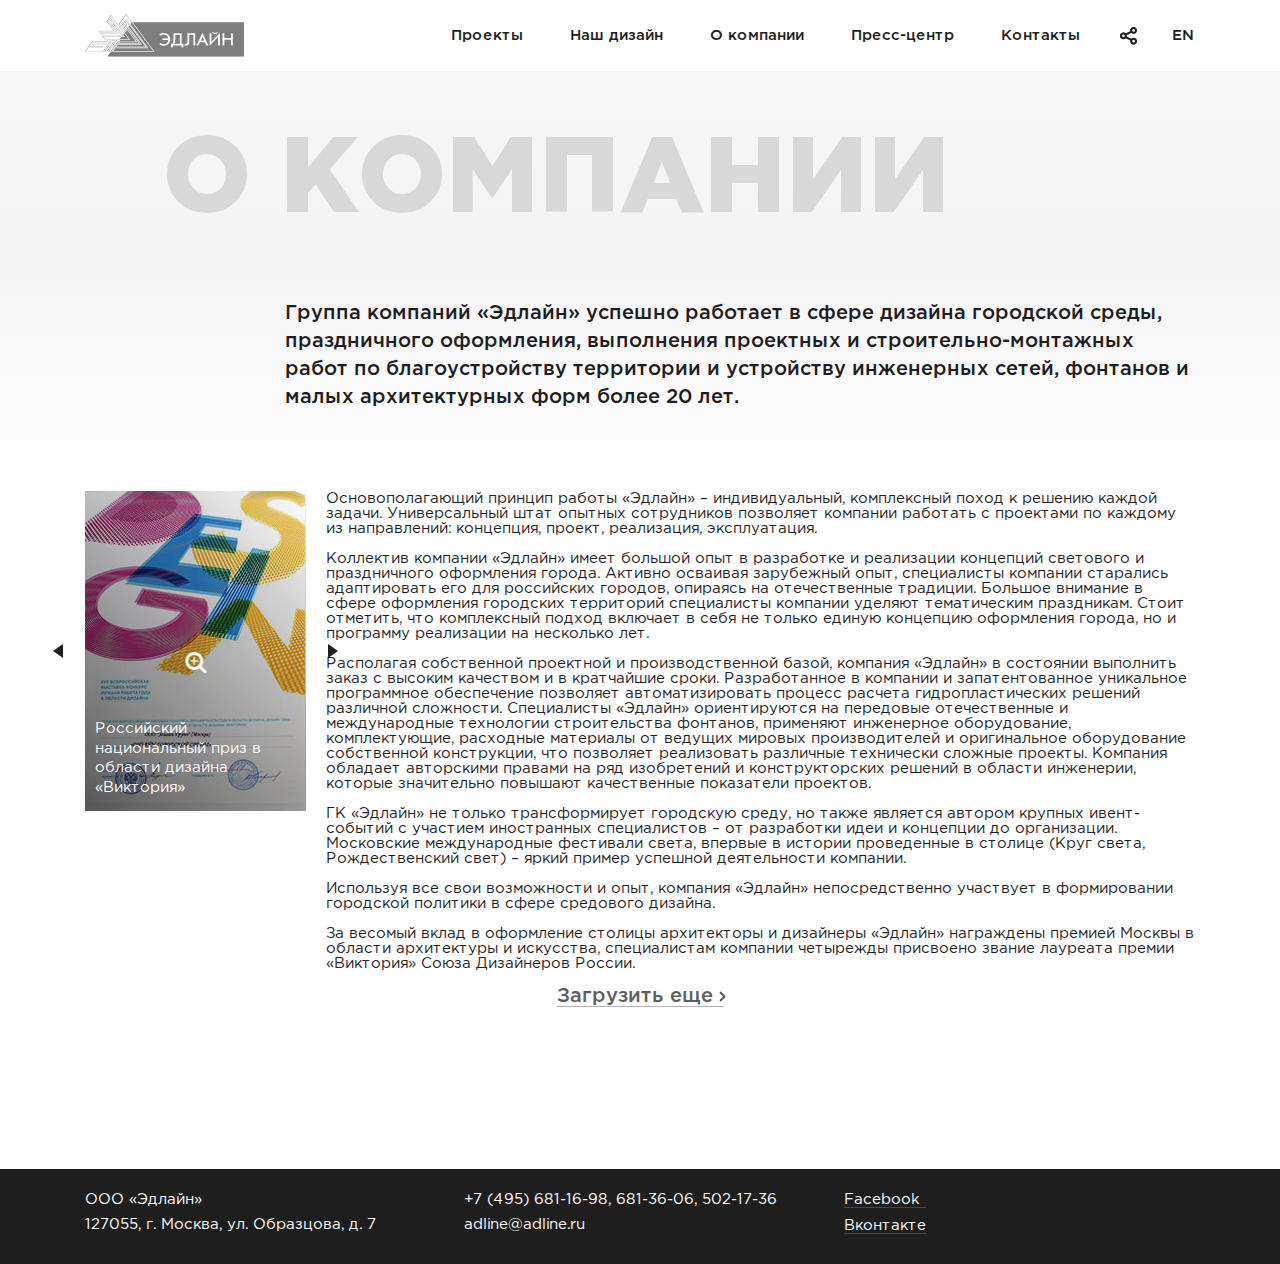
==== about.html @ 4a6d4671 "new" ====
<!DOCTYPE html>
<html lang="ru">
  <head>
    <meta charset="utf-8">
    <title>Наш дизайн</title>
    <meta name="viewport" content="width=device-width, user-scalable=no, initial-scale=1.0, maximum-scale=1.0, minimum-scale=1.0">
    <meta http-equiv="X-UA-Compatible" content="ie=edge">
    <link rel="shorcat icon" href="favicon.ico" type="image/x-icon">
    <link rel="stylesheet" href="css/main.css">
  </head>
  <body>
    <div class="conteiner">
      <div class="bg"></div>
      <div class="header__drop js-drop">
        <div><span></span><span></span><span></span></div>
      </div>
      <nav class="topline">
        <li class="topline__item"><a class="topline__link" href="projects.html">Проекты</a></li>
        <li class="topline__item active"><a class="topline__link" href="design.html">Наш дизайн</a></li>
        <li class="topline__item"><a class="topline__link" href="about.html">О компании</a></li>
        <li class="topline__item"><a class="topline__link" href="press.html">Пресс-центр</a></li>
        <li class="topline__item"><a class="topline__link" href="contact.html">Контакты</a></li>
      </nav>
      <header class="header"><a class="header__logo" href="/"></a>
        <div class="header__right">
          <nav class="header__nav">
            <li class="header__nav__item"><a class="header__nav__link" href="projects.html">Проекты</a></li>
            <li class="header__nav__item active"><a class="header__nav__link" href="design.html">Наш дизайн</a></li>
            <li class="header__nav__item"><a class="header__nav__link" href="about.html">О компании</a></li>
            <li class="header__nav__item"><a class="header__nav__link" href="press.html">Пресс-центр</a></li>
            <li class="header__nav__item"><a class="header__nav__link" href="contact.html">Контакты</a></li>
          </nav>
          <div class="header__share"></div>
          <div class="header__language"><span>en</span></div>
        </div>
      </header>
      <div class="content">
        <article>
          <div class="overview-top">
            <div class="window__inner">
              <div class="overview-top__title">О компании</div>
              <div class="overview-top__text">Группа компаний «Эдлайн» успешно работает в сфере дизайна городской среды, праздничного оформления, выполнения проектных и строительно-монтажных работ по благоустройству территории и устройству инженерных сетей, фонтанов и малых архитектурных форм более 20 лет.</div>
            </div>
          </div>
          <div class="stick window__inner">
            <div class="stick__left">
              <div class="simple-slider">
                <div class="simple-slider__wrap js-slider">
                  <div class="simple-slider__image" style="background-image: url(image/simple-slide-1.jpg">
                    <div class="simple-slider__title">Российский национальный приз в области дизайна «Виктория»</div>
                  </div>
                  <div class="simple-slider__image" style="background-image: url('http://www.mironova-design.ru/I/awards/avard_.jpg">
                    <div class="simple-slider__title">Российский национальный приз в области дизайна2</div>
                  </div>
                  <div class="simple-slider__image" style="background-image: url('https://www.bl-g.ru/about/diplomas/nagrady_russian_design_2011.JPG">
                    <div class="simple-slider__title">Российский национальный приз в области дизайна 3</div>
                  </div>
                </div>
                <div class="simple-slider__zoom"></div><a class="simple-slider__link js-slider-link" href="#"><i class="icon-chevron-left"></i></a><a class="simple-slider__link js-slider-link" href="#"><i class="icon-chevron-right"></i></a>
              </div>
            </div>
            <div class="stick__right">
              <p>Основополагающий принцип работы «Эдлайн» – индивидуальный, комплексный поход к решению каждой задачи. Универсальный штат опытных сотрудников позволяет компании работать с проектами по каждому из направлений: концепция, проект, реализация, эксплуатация.</p>
              <p>Коллектив компании «Эдлайн» имеет большой опыт в разработке и реализации концепций светового и праздничного оформления города. Активно осваивая зарубежный опыт, специалисты компании старались адаптировать его для российских городов, опираясь на отечественные традиции. Большое внимание в сфере оформления городских территорий специалисты компании уделяют тематическим праздникам. Стоит отметить, что комплексный подход включает в себя не только единую концепцию оформления города, но и программу реализации на несколько лет.</p>
              <p>Располагая собственной проектной и производственной базой, компания «Эдлайн» в состоянии выполнить заказ с высоким качеством и в кратчайшие сроки. Разработанное в компании и запатентованное уникальное программное обеспечение позволяет автоматизировать процесс расчета гидропластических решений различной сложности. Специалисты «Эдлайн» ориентируются на передовые отечественные и международные технологии строительства фонтанов, применяют инженерное оборудование, комплектующие, расходные материалы от ведущих мировых производителей и оригинальное оборудование собственной конструкции, что позволяет реализовать различные технически сложные проекты. Компания обладает авторскими правами на ряд изобретений и конструкторских решений в области инженерии, которые значительно повышают качественные показатели проектов.</p>
              <p>ГК «Эдлайн» не только трансформирует городскую среду, но также является автором крупных ивент-событий с участием иностранных специалистов – от разработки идеи и концепции до организации. Московские международные фестивали света, впервые в истории проведенные в столице (Круг света, Рождественский свет) – яркий пример успешной деятельности компании.</p>
              <p>Используя все свои возможности и опыт, компания «Эдлайн» непосредственно участвует в формировании городской политики в сфере средового дизайна.</p>
              <p>За весомый вклад в оформление столицы архитекторы и дизайнеры «Эдлайн» награждены премией Москвы в области архитектуры и искусства, специалистам компании четырежды присвоено звание лауреата премии «Виктория» Союза Дизайнеров России.</p>
            </div>
          </div>
          <div class="link-article"><a class="link-article__inner" href="#">Загрузить еще<i class="icon-angle-right-gray"></i></a></div>
        </article>
      </div>
      <footer class="footer">
        <div class="window__inner"><span class="progress wow fadeInLeft" data-wow-offset="70" data-wow-duration="2s" data-wow-delay="1s"></span>
          <div class="footer__top wow fadeIn" data-wow-offset="100" data-wow-delay="1.9s">
            <div class="footer__top__copy">Эдлайн &copy; 2018</div>
            <div class="footer__top__right"><span class="footer__top__share"></span><span class="footer__top__right__language">EN</span></div>
            <nav class="footer__top__menu">
              <ul class="footer__top__items">
                <li class="footer__top__list"><a class="footer__top__link" href="#">Вода и ландшафт</a></li>
                <li class="footer__top__list"><a class="footer__top__link" href="#">Дизайн и свет</a></li>
                <li class="footer__top__list"><a class="footer__top__link" href="#">Ивенты</a></li>
              </ul>
              <ul class="footer__top__items">
                <li class="footer__top__list"><a class="footer__top__link" href="#">О компании</a></li>
                <li class="footer__top__list"><a class="footer__top__link" href="#">Пресс-центр</a></li>
                <li class="footer__top__list"><a class="footer__top__link" href="#">Контакты</a></li>
              </ul>
            </nav>
          </div>
        </div>
        <div class="footer__bottom">
          <div class="window__inner">
            <div class="footer__bottom__inner">
              <div class="footer__bottom__adress">
                <div class="footer__bottom__margin">ООО «Эдлайн»</div>
                <div>127055, г. Москва, ул. Образцова, д. 7</div>
              </div>
              <div class="footer__bottom__right">
                <div class="footer__bottom__contacts">
                  <div class="footer__bottom__margin"><a class="footer__bottom__link" href="tel:+74956811698">+7 (495) 681-16-98, </a><a class="footer__bottom__link" href="tel:+74956813606">681-36-06, </a><a class="footer__bottom__link" href="tel:+74955021736">502-17-36</a></div>
                  <div><a class="footer__bottom__link" href="mailto::adline@adline.ru">adline@adline.ru</a></div>
                </div>
                <div class="footer__bottom__social">
                  <div class="footer__bottom__margin"><a class="footer__bottom__social-link" href="">Facebook</a></div>
                  <div><a class="footer__bottom__social-link" href="">Вконтакте</a></div>
                </div>
              </div>
              <div class="footer__bottom__back">&#8195;</div>
            </div>
          </div>
        </div>
      </footer>
    </div>
  </body>
  <script src="js/main.js"></script>
</html>
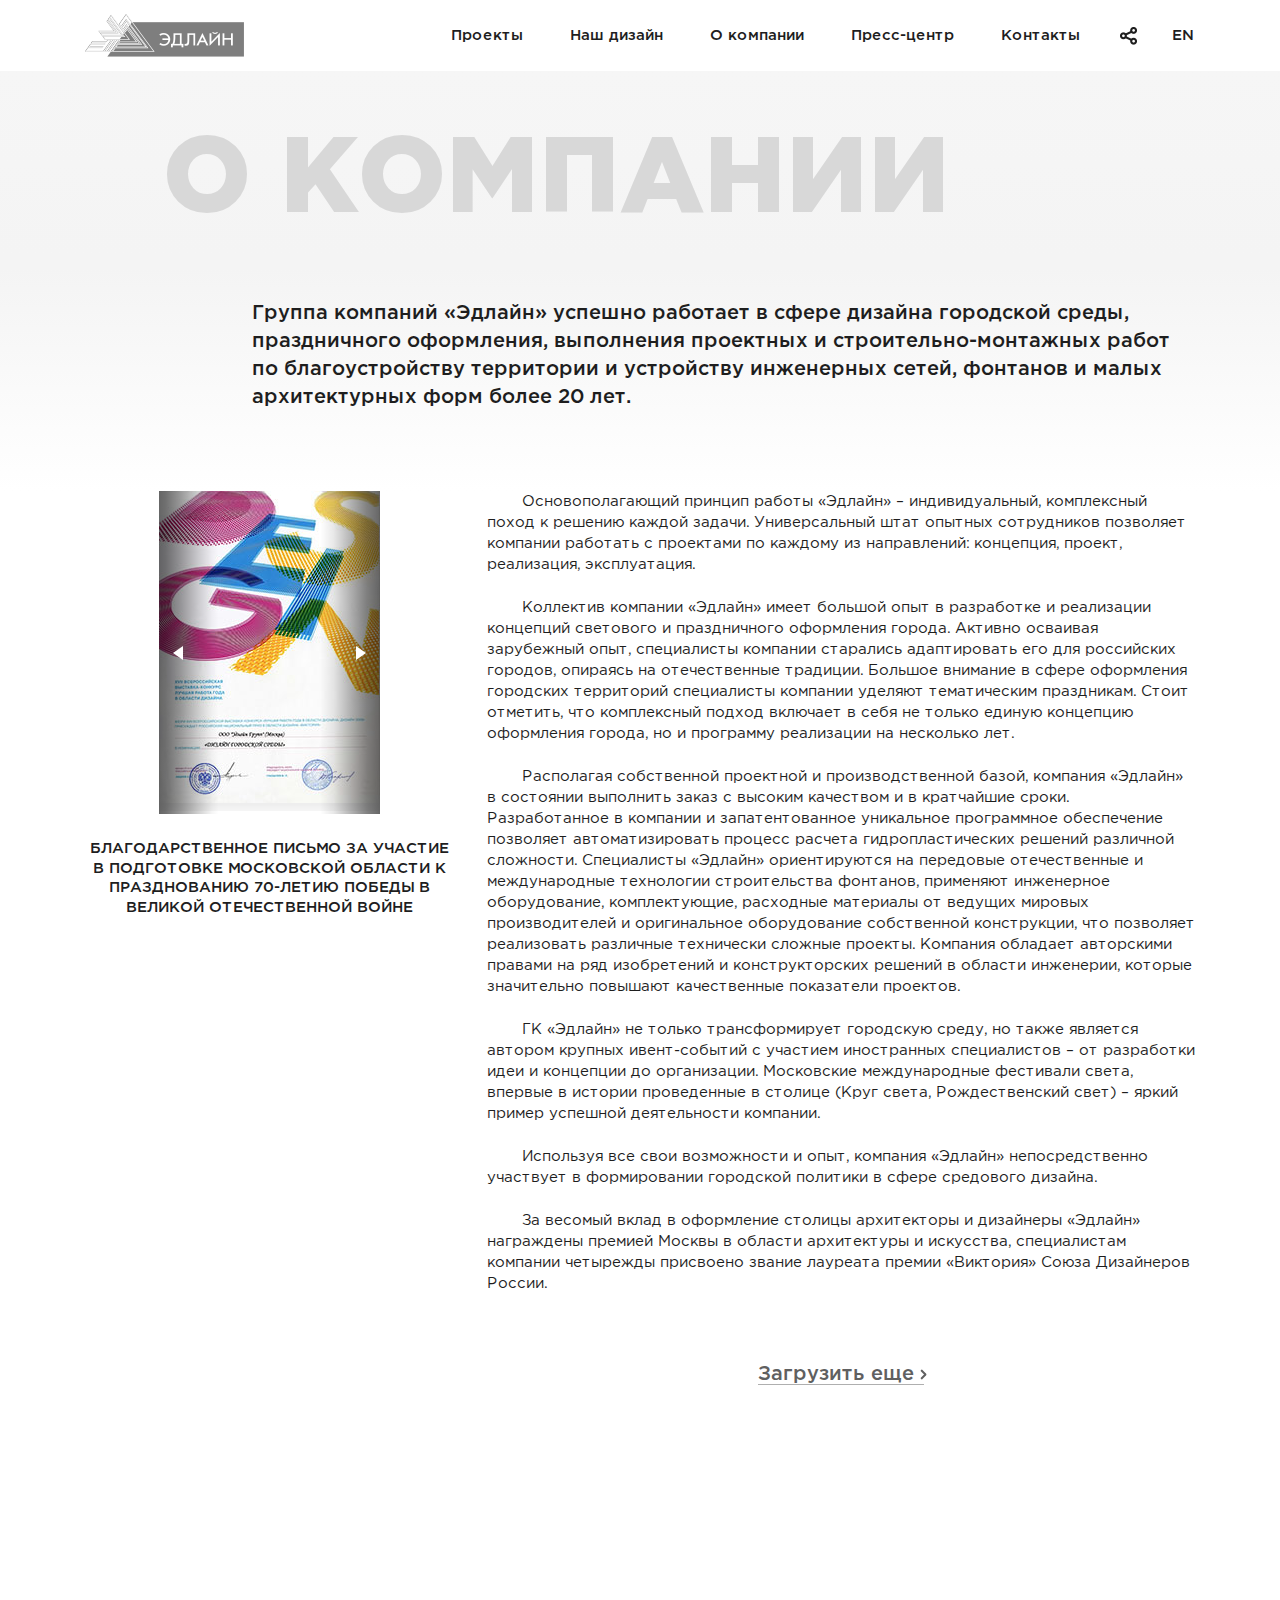
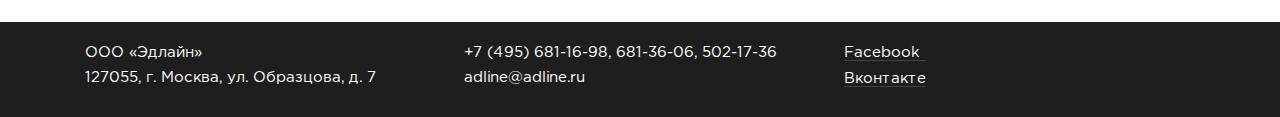
==== commit fc1926ef: "add" ====
--- a/about.html
+++ b/about.html
@@ -44,19 +44,20 @@
           </div>
           <div class="stick window__inner">
             <div class="stick__left">
-              <div class="simple-slider">
-                <div class="simple-slider__wrap js-slider">
-                  <div class="simple-slider__image" style="background-image: url(image/simple-slide-1.jpg">
-                    <div class="simple-slider__title">Российский национальный приз в области дизайна «Виктория»</div>
-                  </div>
-                  <div class="simple-slider__image" style="background-image: url('http://www.mironova-design.ru/I/awards/avard_.jpg">
-                    <div class="simple-slider__title">Российский национальный приз в области дизайна2</div>
-                  </div>
-                  <div class="simple-slider__image" style="background-image: url('https://www.bl-g.ru/about/diplomas/nagrady_russian_design_2011.JPG">
-                    <div class="simple-slider__title">Российский национальный приз в области дизайна 3</div>
+              <div class="stick__left__inner js-slick">
+                <div class="simple-slider-two">
+                  <div class="simple-slider-two__wrap js-slider">
+                    <div class="simple-slider-two__list"><span class="simple-slider-two__inner"><img class="simple-slider-two__image" src="image/simple-slide-1.jpg"><span class="simple-slider-two__link js-slider-link-left" href="#"><i class="icon-chevron-left"></i></span><span class="simple-slider-two__link js-slider-link-right" href="#"><i class="icon-chevron-right"></i></span></span>
+                      <div class="simple-slider-two__title">Благодарственное письмо за участие в подготовке московской области к празднованию 70-летию победы в Великой отечественной войне</div>
+                    </div>
+                    <div class="simple-slider-two__list"><span class="simple-slider-two__inner"><img class="simple-slider-two__image" src="image/simple-slide-2.jpg"><span class="simple-slider-two__link js-slider-link-left" href="#"><i class="icon-chevron-left"></i></span><span class="simple-slider-two__link js-slider-link-right" href="#"><i class="icon-chevron-right"></i></span></span>
+                      <div class="simple-slider-two__title">Российский национальный приз в области дизайна «Виктория»</div>
+                    </div>
+                    <div class="simple-slider-two__list"><span class="simple-slider-two__inner"><img class="simple-slider-two__image" src="image/simple-slide-3.jpg"><span class="simple-slider-two__link js-slider-link-left" href="#"><i class="icon-chevron-left"></i></span><span class="simple-slider-two__link js-slider-link-right" href="#"><i class="icon-chevron-right"></i></span></span>
+                      <div class="simple-slider-two__title">Национальная премия в области флористики и ландшафтного дизайна «Цветок успеха»</div>
+                    </div>
                   </div>
                 </div>
-                <div class="simple-slider__zoom"></div><a class="simple-slider__link js-slider-link" href="#"><i class="icon-chevron-left"></i></a><a class="simple-slider__link js-slider-link" href="#"><i class="icon-chevron-right"></i></a>
               </div>
             </div>
             <div class="stick__right">
@@ -66,9 +67,9 @@
               <p>ГК «Эдлайн» не только трансформирует городскую среду, но также является автором крупных ивент-событий с участием иностранных специалистов – от разработки идеи и концепции до организации. Московские международные фестивали света, впервые в истории проведенные в столице (Круг света, Рождественский свет) – яркий пример успешной деятельности компании.</p>
               <p>Используя все свои возможности и опыт, компания «Эдлайн» непосредственно участвует в формировании городской политики в сфере средового дизайна.</p>
               <p>За весомый вклад в оформление столицы архитекторы и дизайнеры «Эдлайн» награждены премией Москвы в области архитектуры и искусства, специалистам компании четырежды присвоено звание лауреата премии «Виктория» Союза Дизайнеров России.</p>
+              <div class="link-article"><a class="link-article__inner" href="#">Загрузить еще<i class="icon-angle-right-gray"></i></a></div>
             </div>
           </div>
-          <div class="link-article"><a class="link-article__inner" href="#">Загрузить еще<i class="icon-angle-right-gray"></i></a></div>
         </article>
       </div>
       <footer class="footer">
--- a/css/main.css
+++ b/css/main.css
@@ -1,2 +1,2 @@
-@-webkit-keyframes bounce{0%,20%,50%,80%,to{-webkit-transform:translateY(0);transform:translateY(0)}40%{-webkit-transform:translateY(-30px);transform:translateY(-30px)}60%{-webkit-transform:translateY(-15px);transform:translateY(-15px)}}@keyframes bounce{0%,20%,50%,80%,to{-webkit-transform:translateY(0);-ms-transform:translateY(0);transform:translateY(0)}40%{-webkit-transform:translateY(-30px);-ms-transform:translateY(-30px);transform:translateY(-30px)}60%{-webkit-transform:translateY(-15px);-ms-transform:translateY(-15px);transform:translateY(-15px)}}@-webkit-keyframes flash{0%,50%,to{opacity:1}25%,75%{opacity:0}}@keyframes flash{0%,50%,to{opacity:1}25%,75%{opacity:0}}@-webkit-keyframes pulse{0%,to{-webkit-transform:scale(1);transform:scale(1)}50%{-webkit-transform:scale(1.1);transform:scale(1.1)}}@keyframes pulse{0%,to{-webkit-transform:scale(1);-ms-transform:scale(1);transform:scale(1)}50%{-webkit-transform:scale(1.1);-ms-transform:scale(1.1);transform:scale(1.1)}}@-webkit-keyframes shake{0%,to{-webkit-transform:translateX(0);transform:translateX(0)}10%,30%,50%,70%,90%{-webkit-transform:translateX(-10px);transform:translateX(-10px)}20%,40%,60%,80%{-webkit-transform:translateX(10px);transform:translateX(10px)}}@keyframes shake{0%,to{-webkit-transform:translateX(0);-ms-transform:translateX(0);transform:translateX(0)}10%,30%,50%,70%,90%{-webkit-transform:translateX(-10px);-ms-transform:translateX(-10px);transform:translateX(-10px)}20%,40%,60%,80%{-webkit-transform:translateX(10px);-ms-transform:translateX(10px);transform:translateX(10px)}}@-webkit-keyframes swing{20%{-webkit-transform:rotate(15deg);transform:rotate(15deg)}40%{-webkit-transform:rotate(-10deg);transform:rotate(-10deg)}60%{-webkit-transform:rotate(5deg);transform:rotate(5deg)}80%{-webkit-transform:rotate(-5deg);transform:rotate(-5deg)}to{-webkit-transform:rotate(0deg);transform:rotate(0deg)}}@keyframes swing{20%{-webkit-transform:rotate(15deg);-ms-transform:rotate(15deg);transform:rotate(15deg)}40%{-webkit-transform:rotate(-10deg);-ms-transform:rotate(-10deg);transform:rotate(-10deg)}60%{-webkit-transform:rotate(5deg);-ms-transform:rotate(5deg);transform:rotate(5deg)}80%{-webkit-transform:rotate(-5deg);-ms-transform:rotate(-5deg);transform:rotate(-5deg)}to{-webkit-transform:rotate(0deg);-ms-transform:rotate(0deg);transform:rotate(0deg)}}@-webkit-keyframes tada{0%{-webkit-transform:scale(1);transform:scale(1)}10%,20%{-webkit-transform:scale(.9) rotate(-3deg);transform:scale(.9) rotate(-3deg)}30%,50%,70%,90%{-webkit-transform:scale(1.1) rotate(3deg);transform:scale(1.1) rotate(3deg)}40%,60%,80%{-webkit-transform:scale(1.1) rotate(-3deg);transform:scale(1.1) rotate(-3deg)}to{-webkit-transform:scale(1) rotate(0);transform:scale(1) rotate(0)}}@keyframes tada{0%{-webkit-transform:scale(1);-ms-transform:scale(1);transform:scale(1)}10%,20%{-webkit-transform:scale(.9) rotate(-3deg);-ms-transform:scale(.9) rotate(-3deg);transform:scale(.9) rotate(-3deg)}30%,50%,70%,90%{-webkit-transform:scale(1.1) rotate(3deg);-ms-transform:scale(1.1) rotate(3deg);transform:scale(1.1) rotate(3deg)}40%,60%,80%{-webkit-transform:scale(1.1) rotate(-3deg);-ms-transform:scale(1.1) rotate(-3deg);transform:scale(1.1) rotate(-3deg)}to{-webkit-transform:scale(1) rotate(0);-ms-transform:scale(1) rotate(0);transform:scale(1) rotate(0)}}@-webkit-keyframes wobble{0%,to{-webkit-transform:translateX(0%);transform:translateX(0%)}15%{-webkit-transform:translateX(-25%) rotate(-5deg);transform:translateX(-25%) rotate(-5deg)}30%{-webkit-transform:translateX(20%) rotate(3deg);transform:translateX(20%) rotate(3deg)}45%{-webkit-transform:translateX(-15%) rotate(-3deg);transform:translateX(-15%) rotate(-3deg)}60%{-webkit-transform:translateX(10%) rotate(2deg);transform:translateX(10%) rotate(2deg)}75%{-webkit-transform:translateX(-5%) rotate(-1deg);transform:translateX(-5%) rotate(-1deg)}}@keyframes wobble{0%,to{-webkit-transform:translateX(0%);-ms-transform:translateX(0%);transform:translateX(0%)}15%{-webkit-transform:translateX(-25%) rotate(-5deg);-ms-transform:translateX(-25%) rotate(-5deg);transform:translateX(-25%) rotate(-5deg)}30%{-webkit-transform:translateX(20%) rotate(3deg);-ms-transform:translateX(20%) rotate(3deg);transform:translateX(20%) rotate(3deg)}45%{-webkit-transform:translateX(-15%) rotate(-3deg);-ms-transform:translateX(-15%) rotate(-3deg);transform:translateX(-15%) rotate(-3deg)}60%{-webkit-transform:translateX(10%) rotate(2deg);-ms-transform:translateX(10%) rotate(2deg);transform:translateX(10%) rotate(2deg)}75%{-webkit-transform:translateX(-5%) rotate(-1deg);-ms-transform:translateX(-5%) rotate(-1deg);transform:translateX(-5%) rotate(-1deg)}}@-webkit-keyframes bounceIn{0%{opacity:0;-webkit-transform:scale(.3);transform:scale(.3)}50%{opacity:1;-webkit-transform:scale(1.05);transform:scale(1.05)}70%{-webkit-transform:scale(.9);transform:scale(.9)}to{-webkit-transform:scale(1);transform:scale(1)}}@keyframes bounceIn{0%{opacity:0;-webkit-transform:scale(.3);-ms-transform:scale(.3);transform:scale(.3)}50%{opacity:1;-webkit-transform:scale(1.05);-ms-transform:scale(1.05);transform:scale(1.05)}70%{-webkit-transform:scale(.9);-ms-transform:scale(.9);transform:scale(.9)}to{-webkit-transform:scale(1);-ms-transform:scale(1);transform:scale(1)}}@-webkit-keyframes bounceInDown{0%{opacity:0;-webkit-transform:translateY(-2000px);transform:translateY(-2000px)}60%{opacity:1;-webkit-transform:translateY(30px);transform:translateY(30px)}80%{-webkit-transform:translateY(-10px);transform:translateY(-10px)}to{-webkit-transform:translateY(0);transform:translateY(0)}}@keyframes bounceInDown{0%{opacity:0;-webkit-transform:translateY(-2000px);-ms-transform:translateY(-2000px);transform:translateY(-2000px)}60%{opacity:1;-webkit-transform:translateY(30px);-ms-transform:translateY(30px);transform:translateY(30px)}80%{-webkit-transform:translateY(-10px);-ms-transform:translateY(-10px);transform:translateY(-10px)}to{-webkit-transform:translateY(0);-ms-transform:translateY(0);transform:translateY(0)}}@-webkit-keyframes bounceInLeft{0%{opacity:0;-webkit-transform:translateX(-2000px);transform:translateX(-2000px)}60%{opacity:1;-webkit-transform:translateX(30px);transform:translateX(30px)}80%{-webkit-transform:translateX(-10px);transform:translateX(-10px)}to{-webkit-transform:translateX(0);transform:translateX(0)}}@keyframes bounceInLeft{0%{opacity:0;-webkit-transform:translateX(-2000px);-ms-transform:translateX(-2000px);transform:translateX(-2000px)}60%{opacity:1;-webkit-transform:translateX(30px);-ms-transform:translateX(30px);transform:translateX(30px)}80%{-webkit-transform:translateX(-10px);-ms-transform:translateX(-10px);transform:translateX(-10px)}to{-webkit-transform:translateX(0);-ms-transform:translateX(0);transform:translateX(0)}}@-webkit-keyframes bounceInRight{0%{opacity:0;-webkit-transform:translateX(2000px);transform:translateX(2000px)}60%{opacity:1;-webkit-transform:translateX(-30px);transform:translateX(-30px)}80%{-webkit-transform:translateX(10px);transform:translateX(10px)}to{-webkit-transform:translateX(0);transform:translateX(0)}}@keyframes bounceInRight{0%{opacity:0;-webkit-transform:translateX(2000px);-ms-transform:translateX(2000px);transform:translateX(2000px)}60%{opacity:1;-webkit-transform:translateX(-30px);-ms-transform:translateX(-30px);transform:translateX(-30px)}80%{-webkit-transform:translateX(10px);-ms-transform:translateX(10px);transform:translateX(10px)}to{-webkit-transform:translateX(0);-ms-transform:translateX(0);transform:translateX(0)}}@-webkit-keyframes bounceInUp{0%{opacity:0;-webkit-transform:translateY(2000px);transform:translateY(2000px)}60%{opacity:1;-webkit-transform:translateY(-30px);transform:translateY(-30px)}80%{-webkit-transform:translateY(10px);transform:translateY(10px)}to{-webkit-transform:translateY(0);transform:translateY(0)}}@keyframes bounceInUp{0%{opacity:0;-webkit-transform:translateY(2000px);-ms-transform:translateY(2000px);transform:translateY(2000px)}60%{opacity:1;-webkit-transform:translateY(-30px);-ms-transform:translateY(-30px);transform:translateY(-30px)}80%{-webkit-transform:translateY(10px);-ms-transform:translateY(10px);transform:translateY(10px)}to{-webkit-transform:translateY(0);-ms-transform:translateY(0);transform:translateY(0)}}@-webkit-keyframes bounceOut{0%{-webkit-transform:scale(1);transform:scale(1)}25%{-webkit-transform:scale(.95);transform:scale(.95)}50%{opacity:1;-webkit-transform:scale(1.1);transform:scale(1.1)}to{opacity:0;-webkit-transform:scale(.3);transform:scale(.3)}}@keyframes bounceOut{0%{-webkit-transform:scale(1);-ms-transform:scale(1);transform:scale(1)}25%{-webkit-transform:scale(.95);-ms-transform:scale(.95);transform:scale(.95)}50%{opacity:1;-webkit-transform:scale(1.1);-ms-transform:scale(1.1);transform:scale(1.1)}to{opacity:0;-webkit-transform:scale(.3);-ms-transform:scale(.3);transform:scale(.3)}}@-webkit-keyframes bounceOutDown{0%{-webkit-transform:translateY(0);transform:translateY(0)}20%{opacity:1;-webkit-transform:translateY(-20px);transform:translateY(-20px)}to{opacity:0;-webkit-transform:translateY(2000px);transform:translateY(2000px)}}@keyframes bounceOutDown{0%{-webkit-transform:translateY(0);-ms-transform:translateY(0);transform:translateY(0)}20%{opacity:1;-webkit-transform:translateY(-20px);-ms-transform:translateY(-20px);transform:translateY(-20px)}to{opacity:0;-webkit-transform:translateY(2000px);-ms-transform:translateY(2000px);transform:translateY(2000px)}}@-webkit-keyframes bounceOutLeft{0%{-webkit-transform:translateX(0);transform:translateX(0)}20%{opacity:1;-webkit-transform:translateX(20px);transform:translateX(20px)}to{opacity:0;-webkit-transform:translateX(-2000px);transform:translateX(-2000px)}}@keyframes bounceOutLeft{0%{-webkit-transform:translateX(0);-ms-transform:translateX(0);transform:translateX(0)}20%{opacity:1;-webkit-transform:translateX(20px);-ms-transform:translateX(20px);transform:translateX(20px)}to{opacity:0;-webkit-transform:translateX(-2000px);-ms-transform:translateX(-2000px);transform:translateX(-2000px)}}@-webkit-keyframes bounceOutRight{0%{-webkit-transform:translateX(0);transform:translateX(0)}20%{opacity:1;-webkit-transform:translateX(-20px);transform:translateX(-20px)}to{opacity:0;-webkit-transform:translateX(2000px);transform:translateX(2000px)}}@keyframes bounceOutRight{0%{-webkit-transform:translateX(0);-ms-transform:translateX(0);transform:translateX(0)}20%{opacity:1;-webkit-transform:translateX(-20px);-ms-transform:translateX(-20px);transform:translateX(-20px)}to{opacity:0;-webkit-transform:translateX(2000px);-ms-transform:translateX(2000px);transform:translateX(2000px)}}@-webkit-keyframes bounceOutUp{0%{-webkit-transform:translateY(0);transform:translateY(0)}20%{opacity:1;-webkit-transform:translateY(20px);transform:translateY(20px)}to{opacity:0;-webkit-transform:translateY(-2000px);transform:translateY(-2000px)}}@keyframes bounceOutUp{0%{-webkit-transform:translateY(0);-ms-transform:translateY(0);transform:translateY(0)}20%{opacity:1;-webkit-transform:translateY(20px);-ms-transform:translateY(20px);transform:translateY(20px)}to{opacity:0;-webkit-transform:translateY(-2000px);-ms-transform:translateY(-2000px);transform:translateY(-2000px)}}@-webkit-keyframes fadeIn{0%{opacity:0}to{opacity:1}}@keyframes fadeIn{0%{opacity:0}to{opacity:1}}@-webkit-keyframes fadeInDown{0%{opacity:0;-webkit-transform:translateY(-20px);transform:translateY(-20px)}to{opacity:1;-webkit-transform:translateY(0);transform:translateY(0)}}@keyframes fadeInDown{0%{opacity:0;-webkit-transform:translateY(-20px);-ms-transform:translateY(-20px);transform:translateY(-20px)}to{opacity:1;-webkit-transform:translateY(0);-ms-transform:translateY(0);transform:translateY(0)}}@-webkit-keyframes fadeInDownBig{0%{opacity:0;-webkit-transform:translateY(-2000px);transform:translateY(-2000px)}to{opacity:1;-webkit-transform:translateY(0);transform:translateY(0)}}@keyframes fadeInDownBig{0%{opacity:0;-webkit-transform:translateY(-2000px);-ms-transform:translateY(-2000px);transform:translateY(-2000px)}to{opacity:1;-webkit-transform:translateY(0);-ms-transform:translateY(0);transform:translateY(0)}}@-webkit-keyframes fadeInLeft{0%{width:0}to{width:100%}}@keyframes fadeInLeft{0%{width:0}to{width:100%}}@-webkit-keyframes fadeInLeftBig{0%{opacity:0;-webkit-transform:translateX(-2000px);transform:translateX(-2000px)}to{opacity:1;-webkit-transform:translateX(0);transform:translateX(0)}}@keyframes fadeInLeftBig{0%{opacity:0;-webkit-transform:translateX(-2000px);-ms-transform:translateX(-2000px);transform:translateX(-2000px)}to{opacity:1;-webkit-transform:translateX(0);-ms-transform:translateX(0);transform:translateX(0)}}@-webkit-keyframes fadeInRight{0%{opacity:0;-webkit-transform:translateX(20px);transform:translateX(20px)}to{opacity:1;-webkit-transform:translateX(0);transform:translateX(0)}}@keyframes fadeInRight{0%{opacity:0;-webkit-transform:translateX(20px);-ms-transform:translateX(20px);transform:translateX(20px)}to{opacity:1;-webkit-transform:translateX(0);-ms-transform:translateX(0);transform:translateX(0)}}@-webkit-keyframes fadeInRightBig{0%{opacity:0;-webkit-transform:translateX(2000px);transform:translateX(2000px)}to{opacity:1;-webkit-transform:translateX(0);transform:translateX(0)}}@keyframes fadeInRightBig{0%{opacity:0;-webkit-transform:translateX(2000px);-ms-transform:translateX(2000px);transform:translateX(2000px)}to{opacity:1;-webkit-transform:translateX(0);-ms-transform:translateX(0);transform:translateX(0)}}@-webkit-keyframes fadeInUp{0%{opacity:0;-webkit-transform:translateY(20px);transform:translateY(20px)}to{opacity:1;-webkit-transform:translateY(0);transform:translateY(0)}}@keyframes fadeInUp{0%{opacity:0;-webkit-transform:translateY(20px);-ms-transform:translateY(20px);transform:translateY(20px)}to{opacity:1;-webkit-transform:translateY(0);-ms-transform:translateY(0);transform:translateY(0)}}@-webkit-keyframes fadeInUpBig{0%{opacity:0;-webkit-transform:translateY(2000px);transform:translateY(2000px)}to{opacity:1;-webkit-transform:translateY(0);transform:translateY(0)}}@keyframes fadeInUpBig{0%{opacity:0;-webkit-transform:translateY(2000px);-ms-transform:translateY(2000px);transform:translateY(2000px)}to{opacity:1;-webkit-transform:translateY(0);-ms-transform:translateY(0);transform:translateY(0)}}@-webkit-keyframes fadeOut{0%{opacity:1}to{opacity:0}}@keyframes fadeOut{0%{opacity:1}to{opacity:0}}@-webkit-keyframes fadeOutDown{0%{opacity:1;-webkit-transform:translateY(0);transform:translateY(0)}to{opacity:0;-webkit-transform:translateY(20px);transform:translateY(20px)}}@keyframes fadeOutDown{0%{opacity:1;-webkit-transform:translateY(0);-ms-transform:translateY(0);transform:translateY(0)}to{opacity:0;-webkit-transform:translateY(20px);-ms-transform:translateY(20px);transform:translateY(20px)}}@-webkit-keyframes fadeOutDownBig{0%{opacity:1;-webkit-transform:translateY(0);transform:translateY(0)}to{opacity:0;-webkit-transform:translateY(2000px);transform:translateY(2000px)}}@keyframes fadeOutDownBig{0%{opacity:1;-webkit-transform:translateY(0);-ms-transform:translateY(0);transform:translateY(0)}to{opacity:0;-webkit-transform:translateY(2000px);-ms-transform:translateY(2000px);transform:translateY(2000px)}}@-webkit-keyframes fadeOutLeft{0%{opacity:1;-webkit-transform:translateX(0);transform:translateX(0)}to{opacity:0;-webkit-transform:translateX(-20px);transform:translateX(-20px)}}@keyframes fadeOutLeft{0%{opacity:1;-webkit-transform:translateX(0);-ms-transform:translateX(0);transform:translateX(0)}to{opacity:0;-webkit-transform:translateX(-20px);-ms-transform:translateX(-20px);transform:translateX(-20px)}}@-webkit-keyframes fadeOutLeftBig{0%{opacity:1;-webkit-transform:translateX(0);transform:translateX(0)}to{opacity:0;-webkit-transform:translateX(-2000px);transform:translateX(-2000px)}}@keyframes fadeOutLeftBig{0%{opacity:1;-webkit-transform:translateX(0);-ms-transform:translateX(0);transform:translateX(0)}to{opacity:0;-webkit-transform:translateX(-2000px);-ms-transform:translateX(-2000px);transform:translateX(-2000px)}}@-webkit-keyframes fadeOutRight{0%{opacity:1;-webkit-transform:translateX(0);transform:translateX(0)}to{opacity:0;-webkit-transform:translateX(20px);transform:translateX(20px)}}@keyframes fadeOutRight{0%{opacity:1;-webkit-transform:translateX(0);-ms-transform:translateX(0);transform:translateX(0)}to{opacity:0;-webkit-transform:translateX(20px);-ms-transform:translateX(20px);transform:translateX(20px)}}@-webkit-keyframes fadeOutRightBig{0%{opacity:1;-webkit-transform:translateX(0);transform:translateX(0)}to{opacity:0;-webkit-transform:translateX(2000px);transform:translateX(2000px)}}@keyframes fadeOutRightBig{0%{opacity:1;-webkit-transform:translateX(0);-ms-transform:translateX(0);transform:translateX(0)}to{opacity:0;-webkit-transform:translateX(2000px);-ms-transform:translateX(2000px);transform:translateX(2000px)}}@-webkit-keyframes fadeOutUp{0%{opacity:1;-webkit-transform:translateY(0);transform:translateY(0)}to{opacity:0;-webkit-transform:translateY(-20px);transform:translateY(-20px)}}@keyframes fadeOutUp{0%{opacity:1;-webkit-transform:translateY(0);-ms-transform:translateY(0);transform:translateY(0)}to{opacity:0;-webkit-transform:translateY(-20px);-ms-transform:translateY(-20px);transform:translateY(-20px)}}@-webkit-keyframes fadeOutUpBig{0%{opacity:1;-webkit-transform:translateY(0);transform:translateY(0)}to{opacity:0;-webkit-transform:translateY(-2000px);transform:translateY(-2000px)}}@keyframes fadeOutUpBig{0%{opacity:1;-webkit-transform:translateY(0);-ms-transform:translateY(0);transform:translateY(0)}to{opacity:0;-webkit-transform:translateY(-2000px);-ms-transform:translateY(-2000px);transform:translateY(-2000px)}}@-webkit-keyframes flip{0%{-webkit-transform:perspective(400px) translateZ(0) rotateY(0) scale(1);transform:perspective(400px) translateZ(0) rotateY(0) scale(1);-webkit-animation-timing-function:ease-out;animation-timing-function:ease-out}40%{-webkit-transform:perspective(400px) translateZ(150px) rotateY(170deg) scale(1);transform:perspective(400px) translateZ(150px) rotateY(170deg) scale(1);-webkit-animation-timing-function:ease-out;animation-timing-function:ease-out}50%{-webkit-transform:perspective(400px) translateZ(150px) rotateY(190deg) scale(1);transform:perspective(400px) translateZ(150px) rotateY(190deg) scale(1);-webkit-animation-timing-function:ease-in;animation-timing-function:ease-in}80%{-webkit-transform:perspective(400px) translateZ(0) rotateY(360deg) scale(.95);transform:perspective(400px) translateZ(0) rotateY(360deg) scale(.95);-webkit-animation-timing-function:ease-in;animation-timing-function:ease-in}to{-webkit-transform:perspective(400px) translateZ(0) rotateY(360deg) scale(1);transform:perspective(400px) translateZ(0) rotateY(360deg) scale(1);-webkit-animation-timing-function:ease-in;animation-timing-function:ease-in}}@keyframes flip{0%{-webkit-transform:perspective(400px) translateZ(0) rotateY(0) scale(1);-ms-transform:perspective(400px) translateZ(0) rotateY(0) scale(1);transform:perspective(400px) translateZ(0) rotateY(0) scale(1);-webkit-animation-timing-function:ease-out;animation-timing-function:ease-out}40%{-webkit-transform:perspective(400px) translateZ(150px) rotateY(170deg) scale(1);-ms-transform:perspective(400px) translateZ(150px) rotateY(170deg) scale(1);transform:perspective(400px) translateZ(150px) rotateY(170deg) scale(1);-webkit-animation-timing-function:ease-out;animation-timing-function:ease-out}50%{-webkit-transform:perspective(400px) translateZ(150px) rotateY(190deg) scale(1);-ms-transform:perspective(400px) translateZ(150px) rotateY(190deg) scale(1);transform:perspective(400px) translateZ(150px) rotateY(190deg) scale(1);-webkit-animation-timing-function:ease-in;animation-timing-function:ease-in}80%{-webkit-transform:perspective(400px) translateZ(0) rotateY(360deg) scale(.95);-ms-transform:perspective(400px) translateZ(0) rotateY(360deg) scale(.95);transform:perspective(400px) translateZ(0) rotateY(360deg) scale(.95);-webkit-animation-timing-function:ease-in;animation-timing-function:ease-in}to{-webkit-transform:perspective(400px) translateZ(0) rotateY(360deg) scale(1);-ms-transform:perspective(400px) translateZ(0) rotateY(360deg) scale(1);transform:perspective(400px) translateZ(0) rotateY(360deg) scale(1);-webkit-animation-timing-function:ease-in;animation-timing-function:ease-in}}@-webkit-keyframes flipInX{0%{-webkit-transform:perspective(400px) rotateX(90deg);transform:perspective(400px) rotateX(90deg);opacity:0}40%{-webkit-transform:perspective(400px) rotateX(-10deg);transform:perspective(400px) rotateX(-10deg)}70%{-webkit-transform:perspective(400px) rotateX(10deg);transform:perspective(400px) rotateX(10deg)}to{-webkit-transform:perspective(400px) rotateX(0deg);transform:perspective(400px) rotateX(0deg);opacity:1}}@keyframes flipInX{0%{-webkit-transform:perspective(400px) rotateX(90deg);-ms-transform:perspective(400px) rotateX(90deg);transform:perspective(400px) rotateX(90deg);opacity:0}40%{-webkit-transform:perspective(400px) rotateX(-10deg);-ms-transform:perspective(400px) rotateX(-10deg);transform:perspective(400px) rotateX(-10deg)}70%{-webkit-transform:perspective(400px) rotateX(10deg);-ms-transform:perspective(400px) rotateX(10deg);transform:perspective(400px) rotateX(10deg)}to{-webkit-transform:perspective(400px) rotateX(0deg);-ms-transform:perspective(400px) rotateX(0deg);transform:perspective(400px) rotateX(0deg);opacity:1}}@-webkit-keyframes flipInY{0%{-webkit-transform:perspective(400px) rotateY(90deg);transform:perspective(400px) rotateY(90deg);opacity:0}40%{-webkit-transform:perspective(400px) rotateY(-10deg);transform:perspective(400px) rotateY(-10deg)}70%{-webkit-transform:perspective(400px) rotateY(10deg);transform:perspective(400px) rotateY(10deg)}to{-webkit-transform:perspective(400px) rotateY(0deg);transform:perspective(400px) rotateY(0deg);opacity:1}}@keyframes flipInY{0%{-webkit-transform:perspective(400px) rotateY(90deg);-ms-transform:perspective(400px) rotateY(90deg);transform:perspective(400px) rotateY(90deg);opacity:0}40%{-webkit-transform:perspective(400px) rotateY(-10deg);-ms-transform:perspective(400px) rotateY(-10deg);transform:perspective(400px) rotateY(-10deg)}70%{-webkit-transform:perspective(400px) rotateY(10deg);-ms-transform:perspective(400px) rotateY(10deg);transform:perspective(400px) rotateY(10deg)}to{-webkit-transform:perspective(400px) rotateY(0deg);-ms-transform:perspective(400px) rotateY(0deg);transform:perspective(400px) rotateY(0deg);opacity:1}}@-webkit-keyframes flipOutX{0%{-webkit-transform:perspective(400px) rotateX(0deg);transform:perspective(400px) rotateX(0deg);opacity:1}to{-webkit-transform:perspective(400px) rotateX(90deg);transform:perspective(400px) rotateX(90deg);opacity:0}}@keyframes flipOutX{0%{-webkit-transform:perspective(400px) rotateX(0deg);-ms-transform:perspective(400px) rotateX(0deg);transform:perspective(400px) rotateX(0deg);opacity:1}to{-webkit-transform:perspective(400px) rotateX(90deg);-ms-transform:perspective(400px) rotateX(90deg);transform:perspective(400px) rotateX(90deg);opacity:0}}@-webkit-keyframes flipOutY{0%{-webkit-transform:perspective(400px) rotateY(0deg);transform:perspective(400px) rotateY(0deg);opacity:1}to{-webkit-transform:perspective(400px) rotateY(90deg);transform:perspective(400px) rotateY(90deg);opacity:0}}@keyframes flipOutY{0%{-webkit-transform:perspective(400px) rotateY(0deg);-ms-transform:perspective(400px) rotateY(0deg);transform:perspective(400px) rotateY(0deg);opacity:1}to{-webkit-transform:perspective(400px) rotateY(90deg);-ms-transform:perspective(400px) rotateY(90deg);transform:perspective(400px) rotateY(90deg);opacity:0}}@-webkit-keyframes lightSpeedIn{0%{-webkit-transform:translateX(100%) skewX(-30deg);transform:translateX(100%) skewX(-30deg);opacity:0}60%{-webkit-transform:translateX(-20%) skewX(30deg);transform:translateX(-20%) skewX(30deg);opacity:1}80%{-webkit-transform:translateX(0%) skewX(-15deg);transform:translateX(0%) skewX(-15deg);opacity:1}to{-webkit-transform:translateX(0%) skewX(0deg);transform:translateX(0%) skewX(0deg);opacity:1}}@keyframes lightSpeedIn{0%{-webkit-transform:translateX(100%) skewX(-30deg);-ms-transform:translateX(100%) skewX(-30deg);transform:translateX(100%) skewX(-30deg);opacity:0}60%{-webkit-transform:translateX(-20%) skewX(30deg);-ms-transform:translateX(-20%) skewX(30deg);transform:translateX(-20%) skewX(30deg);opacity:1}80%{-webkit-transform:translateX(0%) skewX(-15deg);-ms-transform:translateX(0%) skewX(-15deg);transform:translateX(0%) skewX(-15deg);opacity:1}to{-webkit-transform:translateX(0%) skewX(0deg);-ms-transform:translateX(0%) skewX(0deg);transform:translateX(0%) skewX(0deg);opacity:1}}@-webkit-keyframes lightSpeedOut{0%{-webkit-transform:translateX(0%) skewX(0deg);transform:translateX(0%) skewX(0deg);opacity:1}to{-webkit-transform:translateX(100%) skewX(-30deg);transform:translateX(100%) skewX(-30deg);opacity:0}}@keyframes lightSpeedOut{0%{-webkit-transform:translateX(0%) skewX(0deg);-ms-transform:translateX(0%) skewX(0deg);transform:translateX(0%) skewX(0deg);opacity:1}to{-webkit-transform:translateX(100%) skewX(-30deg);-ms-transform:translateX(100%) skewX(-30deg);transform:translateX(100%) skewX(-30deg);opacity:0}}@-webkit-keyframes rotateIn{0%{-webkit-transform-origin:center center;transform-origin:center center;-webkit-transform:rotate(-200deg);transform:rotate(-200deg);opacity:0}to{-webkit-transform-origin:center center;transform-origin:center center;-webkit-transform:rotate(0);transform:rotate(0);opacity:1}}@keyframes rotateIn{0%{-webkit-transform-origin:center center;-ms-transform-origin:center center;transform-origin:center center;-webkit-transform:rotate(-200deg);-ms-transform:rotate(-200deg);transform:rotate(-200deg);opacity:0}to{-webkit-transform-origin:center center;-ms-transform-origin:center center;transform-origin:center center;-webkit-transform:rotate(0);-ms-transform:rotate(0);transform:rotate(0);opacity:1}}@-webkit-keyframes rotateInDownLeft{0%{-webkit-transform-origin:left bottom;transform-origin:left bottom;-webkit-transform:rotate(-90deg);transform:rotate(-90deg);opacity:0}to{-webkit-transform-origin:left bottom;transform-origin:left bottom;-webkit-transform:rotate(0);transform:rotate(0);opacity:1}}@keyframes rotateInDownLeft{0%{-webkit-transform-origin:left bottom;-ms-transform-origin:left bottom;transform-origin:left bottom;-webkit-transform:rotate(-90deg);-ms-transform:rotate(-90deg);transform:rotate(-90deg);opacity:0}to{-webkit-transform-origin:left bottom;-ms-transform-origin:left bottom;transform-origin:left bottom;-webkit-transform:rotate(0);-ms-transform:rotate(0);transform:rotate(0);opacity:1}}@-webkit-keyframes rotateInDownRight{0%{-webkit-transform-origin:right bottom;transform-origin:right bottom;-webkit-transform:rotate(90deg);transform:rotate(90deg);opacity:0}to{-webkit-transform-origin:right bottom;transform-origin:right bottom;-webkit-transform:rotate(0);transform:rotate(0);opacity:1}}@keyframes rotateInDownRight{0%{-webkit-transform-origin:right bottom;-ms-transform-origin:right bottom;transform-origin:right bottom;-webkit-transform:rotate(90deg);-ms-transform:rotate(90deg);transform:rotate(90deg);opacity:0}to{-webkit-transform-origin:right bottom;-ms-transform-origin:right bottom;transform-origin:right bottom;-webkit-transform:rotate(0);-ms-transform:rotate(0);transform:rotate(0);opacity:1}}@-webkit-keyframes rotateInUpLeft{0%{-webkit-transform-origin:left bottom;transform-origin:left bottom;-webkit-transform:rotate(90deg);transform:rotate(90deg);opacity:0}to{-webkit-transform-origin:left bottom;transform-origin:left bottom;-webkit-transform:rotate(0);transform:rotate(0);opacity:1}}@keyframes rotateInUpLeft{0%{-webkit-transform-origin:left bottom;-ms-transform-origin:left bottom;transform-origin:left bottom;-webkit-transform:rotate(90deg);-ms-transform:rotate(90deg);transform:rotate(90deg);opacity:0}to{-webkit-transform-origin:left bottom;-ms-transform-origin:left bottom;transform-origin:left bottom;-webkit-transform:rotate(0);-ms-transform:rotate(0);transform:rotate(0);opacity:1}}@-webkit-keyframes rotateInUpRight{0%{-webkit-transform-origin:right bottom;transform-origin:right bottom;-webkit-transform:rotate(-90deg);transform:rotate(-90deg);opacity:0}to{-webkit-transform-origin:right bottom;transform-origin:right bottom;-webkit-transform:rotate(0);transform:rotate(0);opacity:1}}@keyframes rotateInUpRight{0%{-webkit-transform-origin:right bottom;-ms-transform-origin:right bottom;transform-origin:right bottom;-webkit-transform:rotate(-90deg);-ms-transform:rotate(-90deg);transform:rotate(-90deg);opacity:0}to{-webkit-transform-origin:right bottom;-ms-transform-origin:right bottom;transform-origin:right bottom;-webkit-transform:rotate(0);-ms-transform:rotate(0);transform:rotate(0);opacity:1}}@-webkit-keyframes rotateOut{0%{-webkit-transform-origin:center center;transform-origin:center center;-webkit-transform:rotate(0);transform:rotate(0);opacity:1}to{-webkit-transform-origin:center center;transform-origin:center center;-webkit-transform:rotate(200deg);transform:rotate(200deg);opacity:0}}@keyframes rotateOut{0%{-webkit-transform-origin:center center;-ms-transform-origin:center center;transform-origin:center center;-webkit-transform:rotate(0);-ms-transform:rotate(0);transform:rotate(0);opacity:1}to{-webkit-transform-origin:center center;-ms-transform-origin:center center;transform-origin:center center;-webkit-transform:rotate(200deg);-ms-transform:rotate(200deg);transform:rotate(200deg);opacity:0}}@-webkit-keyframes rotateOutDownLeft{0%{-webkit-transform-origin:left bottom;transform-origin:left bottom;-webkit-transform:rotate(0);transform:rotate(0);opacity:1}to{-webkit-transform-origin:left bottom;transform-origin:left bottom;-webkit-transform:rotate(90deg);transform:rotate(90deg);opacity:0}}@keyframes rotateOutDownLeft{0%{-webkit-transform-origin:left bottom;-ms-transform-origin:left bottom;transform-origin:left bottom;-webkit-transform:rotate(0);-ms-transform:rotate(0);transform:rotate(0);opacity:1}to{-webkit-transform-origin:left bottom;-ms-transform-origin:left bottom;transform-origin:left bottom;-webkit-transform:rotate(90deg);-ms-transform:rotate(90deg);transform:rotate(90deg);opacity:0}}@-webkit-keyframes rotateOutDownRight{0%{-webkit-transform-origin:right bottom;transform-origin:right bottom;-webkit-transform:rotate(0);transform:rotate(0);opacity:1}to{-webkit-transform-origin:right bottom;transform-origin:right bottom;-webkit-transform:rotate(-90deg);transform:rotate(-90deg);opacity:0}}@keyframes rotateOutDownRight{0%{-webkit-transform-origin:right bottom;-ms-transform-origin:right bottom;transform-origin:right bottom;-webkit-transform:rotate(0);-ms-transform:rotate(0);transform:rotate(0);opacity:1}to{-webkit-transform-origin:right bottom;-ms-transform-origin:right bottom;transform-origin:right bottom;-webkit-transform:rotate(-90deg);-ms-transform:rotate(-90deg);transform:rotate(-90deg);opacity:0}}@-webkit-keyframes rotateOutUpLeft{0%{-webkit-transform-origin:left bottom;transform-origin:left bottom;-webkit-transform:rotate(0);transform:rotate(0);opacity:1}to{-webkit-transform-origin:left bottom;transform-origin:left bottom;-webkit-transform:rotate(-90deg);transform:rotate(-90deg);opacity:0}}@keyframes rotateOutUpLeft{0%{-webkit-transform-origin:left bottom;-ms-transform-origin:left bottom;transform-origin:left bottom;-webkit-transform:rotate(0);-ms-transform:rotate(0);transform:rotate(0);opacity:1}to{-webkit-transform-origin:left bottom;-ms-transform-origin:left bottom;transform-origin:left bottom;-webkit-transform:rotate(-90deg);-ms-transform:rotate(-90deg);transform:rotate(-90deg);opacity:0}}@-webkit-keyframes rotateOutUpRight{0%{-webkit-transform-origin:right bottom;transform-origin:right bottom;-webkit-transform:rotate(0);transform:rotate(0);opacity:1}to{-webkit-transform-origin:right bottom;transform-origin:right bottom;-webkit-transform:rotate(90deg);transform:rotate(90deg);opacity:0}}@keyframes rotateOutUpRight{0%{-webkit-transform-origin:right bottom;-ms-transform-origin:right bottom;transform-origin:right bottom;-webkit-transform:rotate(0);-ms-transform:rotate(0);transform:rotate(0);opacity:1}to{-webkit-transform-origin:right bottom;-ms-transform-origin:right bottom;transform-origin:right bottom;-webkit-transform:rotate(90deg);-ms-transform:rotate(90deg);transform:rotate(90deg);opacity:0}}@-webkit-keyframes slideInDown{0%{opacity:0;-webkit-transform:translateY(-2000px);transform:translateY(-2000px)}to{-webkit-transform:translateY(0);transform:translateY(0)}}@keyframes slideInDown{0%{opacity:0;-webkit-transform:translateY(-2000px);-ms-transform:translateY(-2000px);transform:translateY(-2000px)}to{-webkit-transform:translateY(0);-ms-transform:translateY(0);transform:translateY(0)}}@-webkit-keyframes slideInLeft{0%{opacity:0;-webkit-transform:translateX(-2000px);transform:translateX(-2000px)}to{-webkit-transform:translateX(0);transform:translateX(0)}}@keyframes slideInLeft{0%{opacity:0;-webkit-transform:translateX(-2000px);-ms-transform:translateX(-2000px);transform:translateX(-2000px)}to{-webkit-transform:translateX(0);-ms-transform:translateX(0);transform:translateX(0)}}@-webkit-keyframes slideInRight{0%{opacity:0;-webkit-transform:translateX(2000px);transform:translateX(2000px)}to{-webkit-transform:translateX(0);transform:translateX(0)}}@keyframes slideInRight{0%{opacity:0;-webkit-transform:translateX(2000px);-ms-transform:translateX(2000px);transform:translateX(2000px)}to{-webkit-transform:translateX(0);-ms-transform:translateX(0);transform:translateX(0)}}@-webkit-keyframes slideOutLeft{0%{-webkit-transform:translateX(0);transform:translateX(0)}to{opacity:0;-webkit-transform:translateX(-2000px);transform:translateX(-2000px)}}@keyframes slideOutLeft{0%{-webkit-transform:translateX(0);-ms-transform:translateX(0);transform:translateX(0)}to{opacity:0;-webkit-transform:translateX(-2000px);-ms-transform:translateX(-2000px);transform:translateX(-2000px)}}@-webkit-keyframes slideOutRight{0%{-webkit-transform:translateX(0);transform:translateX(0)}to{opacity:0;-webkit-transform:translateX(2000px);transform:translateX(2000px)}}@keyframes slideOutRight{0%{-webkit-transform:translateX(0);-ms-transform:translateX(0);transform:translateX(0)}to{opacity:0;-webkit-transform:translateX(2000px);-ms-transform:translateX(2000px);transform:translateX(2000px)}}@-webkit-keyframes slideOutUp{0%{-webkit-transform:translateY(0);transform:translateY(0)}to{opacity:0;-webkit-transform:translateY(-2000px);transform:translateY(-2000px)}}@keyframes slideOutUp{0%{-webkit-transform:translateY(0);-ms-transform:translateY(0);transform:translateY(0)}to{opacity:0;-webkit-transform:translateY(-2000px);-ms-transform:translateY(-2000px);transform:translateY(-2000px)}}@-webkit-keyframes hinge{0%{-webkit-transform:rotate(0);transform:rotate(0);-webkit-transform-origin:top left;transform-origin:top left;-webkit-animation-timing-function:ease-in-out;animation-timing-function:ease-in-out}20%,60%{-webkit-transform:rotate(80deg);transform:rotate(80deg);-webkit-transform-origin:top left;transform-origin:top left;-webkit-animation-timing-function:ease-in-out;animation-timing-function:ease-in-out}40%{-webkit-transform:rotate(60deg);transform:rotate(60deg);-webkit-transform-origin:top left;transform-origin:top left;-webkit-animation-timing-function:ease-in-out;animation-timing-function:ease-in-out}80%{-webkit-transform:rotate(60deg) translateY(0);transform:rotate(60deg) translateY(0);opacity:1;-webkit-transform-origin:top left;transform-origin:top left;-webkit-animation-timing-function:ease-in-out;animation-timing-function:ease-in-out}to{-webkit-transform:translateY(700px);transform:translateY(700px);opacity:0}}@keyframes hinge{0%{-webkit-transform:rotate(0);-ms-transform:rotate(0);transform:rotate(0);-webkit-transform-origin:top left;-ms-transform-origin:top left;transform-origin:top left;-webkit-animation-timing-function:ease-in-out;animation-timing-function:ease-in-out}20%,60%{-webkit-transform:rotate(80deg);-ms-transform:rotate(80deg);transform:rotate(80deg);-webkit-transform-origin:top left;-ms-transform-origin:top left;transform-origin:top left;-webkit-animation-timing-function:ease-in-out;animation-timing-function:ease-in-out}40%{-webkit-transform:rotate(60deg);-ms-transform:rotate(60deg);transform:rotate(60deg);-webkit-transform-origin:top left;-ms-transform-origin:top left;transform-origin:top left;-webkit-animation-timing-function:ease-in-out;animation-timing-function:ease-in-out}80%{-webkit-transform:rotate(60deg) translateY(0);-ms-transform:rotate(60deg) translateY(0);transform:rotate(60deg) translateY(0);opacity:1;-webkit-transform-origin:top left;-ms-transform-origin:top left;transform-origin:top left;-webkit-animation-timing-function:ease-in-out;animation-timing-function:ease-in-out}to{-webkit-transform:translateY(700px);-ms-transform:translateY(700px);transform:translateY(700px);opacity:0}}@-webkit-keyframes rollIn{0%{opacity:0;-webkit-transform:translateX(-100%) rotate(-120deg);transform:translateX(-100%) rotate(-120deg)}to{opacity:1;-webkit-transform:translateX(0) rotate(0deg);transform:translateX(0) rotate(0deg)}}@keyframes rollIn{0%{opacity:0;-webkit-transform:translateX(-100%) rotate(-120deg);-ms-transform:translateX(-100%) rotate(-120deg);transform:translateX(-100%) rotate(-120deg)}to{opacity:1;-webkit-transform:translateX(0) rotate(0deg);-ms-transform:translateX(0) rotate(0deg);transform:translateX(0) rotate(0deg)}}@-webkit-keyframes rollOut{0%{opacity:1;-webkit-transform:translateX(0) rotate(0deg);transform:translateX(0) rotate(0deg)}to{opacity:0;-webkit-transform:translateX(100%) rotate(120deg);transform:translateX(100%) rotate(120deg)}}@keyframes rollOut{0%{opacity:1;-webkit-transform:translateX(0) rotate(0deg);-ms-transform:translateX(0) rotate(0deg);transform:translateX(0) rotate(0deg)}to{opacity:0;-webkit-transform:translateX(100%) rotate(120deg);-ms-transform:translateX(100%) rotate(120deg);transform:translateX(100%) rotate(120deg)}}@-webkit-keyframes bg{0%{-webkit-transform:translateY(-244px);transform:translateY(-244px)}to{-webkit-transform:translateY(0);transform:translateY(0)}}@keyframes bg{0%{-webkit-transform:translateY(-244px);transform:translateY(-244px)}to{-webkit-transform:translateY(0);transform:translateY(0)}}@-webkit-keyframes bg2{0%{background-position:-80px -255px}to{background-position:-80px -355px}}@keyframes bg2{0%{background-position:-80px -255px}to{background-position:-80px -355px}}@-webkit-keyframes drop{0%{-webkit-transform:translateY(0);transform:translateY(0)}50%{-webkit-transform:translateY(30px);transform:translateY(30px)}to{-webkit-transform:translateY(10px);transform:translateY(10px)}}@keyframes drop{0%{-webkit-transform:translateY(0);transform:translateY(0)}50%{-webkit-transform:translateY(30px);transform:translateY(30px)}to{-webkit-transform:translateY(10px);transform:translateY(10px)}}@font-face{font-family:'GothamPro-BoldItalic';src:url(../fonts/GothamPro-BoldItalic.eot);src:local("Gotham Pro Bold Italic"),local("GothamPro-BoldItalic"),url(../fonts/GothamPro-BoldItalic.eot?#iefix) format("embedded-opentype"),url(../fonts/GothamPro-BoldItalic.woff) format("woff"),url(../fonts/GothamPro-BoldItalic.ttf) format("truetype");font-weight:700;font-style:italic}@font-face{font-family:'GothamPro-Italic';src:url(../fonts/GothamPro-Italic.eot);src:local("Gotham Pro Italic"),local("GothamPro-Italic"),url(../fonts/GothamPro-Italic.eot?#iefix) format("embedded-opentype"),url(../fonts/GothamPro-Italic.woff) format("woff"),url(../fonts/GothamPro-Italic.ttf) format("truetype");font-weight:400;font-style:italic}@font-face{font-family:'GothamPro-Medium';src:url(../fonts/GothamPro-Medium.eot);src:local("Gotham Pro Medium"),local("GothamPro-Medium"),url(../fonts/GothamPro-Medium.eot?#iefix) format("embedded-opentype"),url(../fonts/GothamPro-Medium.woff) format("woff"),url(../fonts/GothamPro-Medium.ttf) format("truetype");font-weight:500;font-style:normal}@font-face{font-family:'GothamPro-BlackItalic';src:url(../fonts/GothamPro-BlackItalic.eot);src:local("Gotham Pro Black Italic"),local("GothamPro-BlackItalic"),url(../fonts/GothamPro-BlackItalic.eot?#iefix) format("embedded-opentype"),url(../fonts/GothamPro-BlackItalic.woff) format("woff"),url(../fonts/GothamPro-BlackItalic.ttf) format("truetype");font-weight:900;font-style:italic}@font-face{font-family:'GothamPro-Bold';src:url(../fonts/GothamPro-Bold.eot);src:local("Gotham Pro Bold"),local("GothamPro-Bold"),url(../fonts/GothamPro-Bold.eot?#iefix) format("embedded-opentype"),url(../fonts/GothamPro-Bold.woff) format("woff"),url(../fonts/GothamPro-Bold.ttf) format("truetype");font-weight:700;font-style:normal}@font-face{font-family:'GothamProNarrow-Bold';src:url(../fonts/GothamProNarrow-Bold.eot);src:local("Gotham Pro Narrow Bold"),local("GothamProNarrow-Bold"),url(../fonts/GothamProNarrow-Bold.eot?#iefix) format("embedded-opentype"),url(../fonts/GothamProNarrow-Bold.woff) format("woff"),url(../fonts/GothamProNarrow-Bold.ttf) format("truetype");font-weight:700;font-style:normal}@font-face{font-family:'GothamProNarrow-Medium';src:url(../fonts/GothamProNarrow-Medium.eot);src:local("Gotham Pro Narrow Medium"),local("GothamProNarrow-Medium"),url(../fonts/GothamProNarrow-Medium.eot?#iefix) format("embedded-opentype"),url(../fonts/GothamProNarrow-Medium.woff) format("woff"),url(../fonts/GothamProNarrow-Medium.ttf) format("truetype");font-weight:500;font-style:normal}@font-face{font-family:'GothamPro-LightItalic';src:url(../fonts/GothamPro-LightItalic.eot);src:local("Gotham Pro Light Italic"),local("GothamPro-LightItalic"),url(../fonts/GothamPro-LightItalic.eot?#iefix) format("embedded-opentype"),url(../fonts/GothamPro-LightItalic.woff) format("woff"),url(../fonts/GothamPro-LightItalic.ttf) format("truetype");font-weight:300;font-style:italic}@font-face{font-family:'GothamPro-Light';src:url(../fonts/GothamPro-Light.eot);src:local("Gotham Pro Light"),local("GothamPro-Light"),url(../fonts/GothamPro-Light.eot?#iefix) format("embedded-opentype"),url(../fonts/GothamPro-Light.woff) format("woff"),url(../fonts/GothamPro-Light.ttf) format("truetype");font-weight:300;font-style:normal}@font-face{font-family:'GothamPro-Black';src:url(../fonts/GothamPro-Black.eot);src:local("Gotham Pro Black"),local("GothamPro-Black"),url(../fonts/GothamPro-Black.eot?#iefix) format("embedded-opentype"),url(../fonts/GothamPro-Black.woff) format("woff"),url(../fonts/GothamPro-Black.ttf) format("truetype");font-weight:900;font-style:normal}@font-face{font-family:'GothamPro';src:url(../fonts/GothamPro.eot);src:local("Gotham Pro"),local("GothamPro"),url(../fonts/GothamPro.eot?#iefix) format("embedded-opentype"),url(../fonts/GothamPro.woff) format("woff"),url(../fonts/GothamPro.ttf) format("truetype");font-weight:400;font-style:normal}@font-face{font-family:'GothamPro-MediumItalic';src:url(../fonts/GothamPro-MediumItalic.eot);src:local("Gotham Pro Medium Italic"),local("GothamPro-MediumItalic"),url(../fonts/GothamPro-MediumItalic.eot?#iefix) format("embedded-opentype"),url(../fonts/GothamPro-MediumItalic.woff) format("woff"),url(../fonts/GothamPro-MediumItalic.ttf) format("truetype");font-weight:500;font-style:italic}body,html{height:100%}body{margin:0;line-height:1;font-size:15px;font-family:'GothamPro',sans-serif;background-color:#fff;color:#1e1e1e}body.hidden{overflow:hidden}article,aside,figure,footer,header,main,nav,section{display:block}*,:after,:before{-webkit-box-sizing:border-box;box-sizing:border-box}h1,h2,h3,h4,h5{font-weight:700}ul{padding:0;margin:0;list-style:0}h1,h2,h3,h4,h5,p{margin:0 0 15px}.conteiner,.main{display:-webkit-box;display:-ms-flexbox;display:flex}.main{-webkit-box-flex:1;-ms-flex:1;flex:1}.conteiner{min-height:100%;-webkit-box-orient:vertical;-webkit-box-direction:normal;-ms-flex-direction:column;flex-direction:column;-webkit-box-pack:justify;-ms-flex-pack:justify;justify-content:space-between;margin:auto;background-color:#fff;max-width:1280px;min-width:768px}@media screen and (min-width:1920px) and (min-width:1920px){.conteiner{-webkit-transform:scale(1.4) translateY(14%);-ms-transform:scale(1.4) translateY(14%);transform:scale(1.4) translateY(14%)}}@media screen and (max-width:480px){.conteiner{min-width:100%}}.window__inner{padding:0 85px;margin:auto;position:relative}@media screen and (max-width:779px){.window__inner{padding:0 51px}}.content{-webkit-box-flex:1;-ms-flex:1 1 auto;flex:1 1 auto}.clear{clear:both;height:15px}.bg{background:#fff;background-repeat:no-repeat;background-attachment:fixed;background-position:top left;background-size:auto 100%;position:fixed;width:100%;height:100%;z-index:-1}.link-article{text-align:center}.link-article__inner{color:#606060;text-decoration:none;font-size:20px;font-family:'GothamPro-Medium';display:inline-block}.link-article__inner i{position:relative;top:-2px;left:5px}@media screen and (max-width:779px){.link-article__inner i{top:-1px;left:2px}}@media screen and (max-width:480px){.link-article__inner i{top:-2px;left:5px}}.link-article__inner:after{content:" ";display:block;width:100%;background:#afafaf;height:1px}.link-article__inner:hover:after{background:0 0}@media screen and (max-width:779px){.link-article__inner{font-size:12px}}@media screen and (max-width:480px){.link-article__inner{font-size:14px}.link-article{text-align:left}}.progress{display:block;height:3px;background:#1e1e1e}@media screen and (max-width:779px){.progress{height:2px}}.animated{-webkit-animation-fill-mode:both;animation-fill-mode:both}.animated.hinge{-webkit-animation-duration:2s;animation-duration:2s}.bounce{-webkit-animation-name:bounce;animation-name:bounce}.flash{-webkit-animation-name:flash;animation-name:flash}.pulse{-webkit-animation-name:pulse;animation-name:pulse}.shake{-webkit-animation-name:shake;animation-name:shake}.swing{-webkit-transform-origin:top center;-ms-transform-origin:top center;transform-origin:top center;-webkit-animation-name:swing;animation-name:swing}.tada{-webkit-animation-name:tada;animation-name:tada}.wobble{-webkit-animation-name:wobble;animation-name:wobble}.bounceIn{-webkit-animation-name:bounceIn;animation-name:bounceIn}.bounceInDown{-webkit-animation-name:bounceInDown;animation-name:bounceInDown}.bounceInLeft{-webkit-animation-name:bounceInLeft;animation-name:bounceInLeft}.bounceInRight{-webkit-animation-name:bounceInRight;animation-name:bounceInRight}.bounceInUp{-webkit-animation-name:bounceInUp;animation-name:bounceInUp}.bounceOut{-webkit-animation-name:bounceOut;animation-name:bounceOut}.bounceOutDown{-webkit-animation-name:bounceOutDown;animation-name:bounceOutDown}.bounceOutLeft{-webkit-animation-name:bounceOutLeft;animation-name:bounceOutLeft}.bounceOutRight{-webkit-animation-name:bounceOutRight;animation-name:bounceOutRight}.bounceOutUp{-webkit-animation-name:bounceOutUp;animation-name:bounceOutUp}.fadeIn{-webkit-animation-name:fadeIn;animation-name:fadeIn}.fadeInDown{-webkit-animation-name:fadeInDown;animation-name:fadeInDown}.fadeInDownBig{-webkit-animation-name:fadeInDownBig;animation-name:fadeInDownBig}.fadeInLeft{-webkit-animation-name:fadeInLeft;animation-name:fadeInLeft}.fadeInLeftBig{-webkit-animation-name:fadeInLeftBig;animation-name:fadeInLeftBig}.fadeInRight{-webkit-animation-name:fadeInRight;animation-name:fadeInRight}.fadeInRightBig{-webkit-animation-name:fadeInRightBig;animation-name:fadeInRightBig}.fadeInUp{-webkit-animation-name:fadeInUp;animation-name:fadeInUp}.fadeInUpBig{-webkit-animation-name:fadeInUpBig;animation-name:fadeInUpBig}.fadeOut{-webkit-animation-name:fadeOut;animation-name:fadeOut}.fadeOutDown{-webkit-animation-name:fadeOutDown;animation-name:fadeOutDown}.fadeOutDownBig{-webkit-animation-name:fadeOutDownBig;animation-name:fadeOutDownBig}.fadeOutLeft{-webkit-animation-name:fadeOutLeft;animation-name:fadeOutLeft}.fadeOutLeftBig{-webkit-animation-name:fadeOutLeftBig;animation-name:fadeOutLeftBig}.fadeOutRight{-webkit-animation-name:fadeOutRight;animation-name:fadeOutRight}.fadeOutRightBig{-webkit-animation-name:fadeOutRightBig;animation-name:fadeOutRightBig}.fadeOutUp{-webkit-animation-name:fadeOutUp;animation-name:fadeOutUp}.fadeOutUpBig{-webkit-animation-name:fadeOutUpBig;animation-name:fadeOutUpBig}.animated.flip{-webkit-backface-visibility:visible;backface-visibility:visible;-webkit-animation-name:flip;animation-name:flip}.flipInX,.flipInY,.flipOutX,.flipOutY{-webkit-backface-visibility:visible!important;backface-visibility:visible!important;-webkit-animation-name:flipInX;animation-name:flipInX}.flipInY,.flipOutX,.flipOutY{-webkit-animation-name:flipInY;animation-name:flipInY}.flipOutX,.flipOutY{-webkit-animation-name:flipOutX;animation-name:flipOutX}.flipOutY{-webkit-animation-name:flipOutY;animation-name:flipOutY}.lightSpeedIn{-webkit-animation-name:lightSpeedIn;animation-name:lightSpeedIn;-webkit-animation-timing-function:ease-out;animation-timing-function:ease-out}.lightSpeedOut{-webkit-animation-name:lightSpeedOut;animation-name:lightSpeedOut;-webkit-animation-timing-function:ease-in;animation-timing-function:ease-in}.rotateIn{-webkit-animation-name:rotateIn;animation-name:rotateIn}.rotateInDownLeft{-webkit-animation-name:rotateInDownLeft;animation-name:rotateInDownLeft}.rotateInDownRight{-webkit-animation-name:rotateInDownRight;animation-name:rotateInDownRight}.rotateInUpLeft{-webkit-animation-name:rotateInUpLeft;animation-name:rotateInUpLeft}.rotateInUpRight{-webkit-animation-name:rotateInUpRight;animation-name:rotateInUpRight}.rotateOut{-webkit-animation-name:rotateOut;animation-name:rotateOut}.rotateOutDownLeft{-webkit-animation-name:rotateOutDownLeft;animation-name:rotateOutDownLeft}.rotateOutDownRight{-webkit-animation-name:rotateOutDownRight;animation-name:rotateOutDownRight}.rotateOutUpLeft{-webkit-animation-name:rotateOutUpLeft;animation-name:rotateOutUpLeft}.rotateOutUpRight{-webkit-animation-name:rotateOutUpRight;animation-name:rotateOutUpRight}.slideInDown{-webkit-animation-name:slideInDown;animation-name:slideInDown}.slideInLeft{-webkit-animation-name:slideInLeft;animation-name:slideInLeft}.slideInRight{-webkit-animation-name:slideInRight;animation-name:slideInRight}.slideOutLeft{-webkit-animation-name:slideOutLeft;animation-name:slideOutLeft}.slideOutRight{-webkit-animation-name:slideOutRight;animation-name:slideOutRight}.slideOutUp{-webkit-animation-name:slideOutUp;animation-name:slideOutUp}.hinge{-webkit-animation-name:hinge;animation-name:hinge}.rollIn{-webkit-animation-name:rollIn;animation-name:rollIn}.rollOut{-webkit-animation-name:rollOut;animation-name:rollOut}.articlle-anonce{padding-bottom:92px}@media screen and (max-width:779px){.articlle-anonce{font-size:9px;padding-bottom:52px}}@media screen and (max-width:480px){.articlle-anonce{font-size:14px;padding-bottom:60px}}.articlle-anonce__title{font-size:26px;font-family:'GothamPro-Medium';margin-bottom:50px}.articlle-anonce__title .progress{margin-top:19px}@media screen and (max-width:779px){.articlle-anonce__title .progress{margin-top:13px}}@media screen and (max-width:480px){.articlle-anonce__title .progress{margin-top:24px}}@media screen and (max-width:779px){.articlle-anonce__title{font-size:15px;margin-bottom:30px}}@media screen and (max-width:480px){.articlle-anonce__title{font-size:16px;margin-bottom:25px}}.articlle-anonce__items{display:-webkit-box;display:-ms-flexbox;display:flex;-webkit-box-orient:horizontal;-webkit-box-direction:normal;-ms-flex-direction:row;flex-direction:row;margin-right:-30px;margin-bottom:65px}@media screen and (max-width:779px){.articlle-anonce__items{margin-bottom:40px;margin-right:-23px}}@media screen and (max-width:480px){.articlle-anonce__items{-webkit-box-orient:vertical;-webkit-box-direction:normal;-ms-flex-direction:column;flex-direction:column;margin-bottom:18px}}.articlle-anonce__item{text-decoration:none;margin-right:30px;-webkit-box-flex:1;-ms-flex:1 1 auto;flex:1 1 auto}@media screen and (max-width:779px){.articlle-anonce__item{margin-right:23px}}@media screen and (max-width:480px){.articlle-anonce__item{margin-right:0;padding-bottom:10px}}.articlle-anonce__item--video{-webkit-box-flex:2;-ms-flex:2 1 730px;flex:2 1 730px}@media screen and (max-width:480px){.articlle-anonce__item--video{-webkit-box-flex:1;-ms-flex:1 1 auto;flex:1 1 auto}}.articlle-anonce__item--video .articlle-anonce__image-wrap{position:relative}.articlle-anonce__item--video .articlle-anonce__image-wrap:before{content:"";display:block;width:100%;height:100%;position:absolute;left:0;top:0;z-index:1;background:rgba(0,0,0,.2)}.articlle-anonce__item--video .articlle-anonce__image-wrap:after{content:"";display:block;position:absolute;bottom:0;left:0;width:100%;height:100px;background:-webkit-gradient(linear,left top,left bottom,from(transparent),to(rgba(0,0,0,.75)));background:-o-linear-gradient(top,transparent 0%,rgba(0,0,0,.75) 100%);background:linear-gradient(to bottom,transparent 0%,rgba(0,0,0,.75) 100%);filter:progid:DXImageTransform.Microsoft.gradient( startColorstr='#00000000', endColorstr='#a6000000',GradientType=0 )}.articlle-anonce__play{display:block;position:absolute;left:50%;top:50%;-webkit-transform:translate(-50%,-50%);-ms-transform:translate(-50%,-50%);transform:translate(-50%,-50%);width:86px;height:86px;z-index:1;background:url(../image/play.svg)}.articlle-anonce__image-wrap{display:block;max-height:363px;min-height:218px;overflow:hidden;margin-bottom:14px}@media screen and (max-width:779px){.articlle-anonce__image-wrap{max-height:218px;margin-bottom:9px}}@media screen and (max-width:480px){.articlle-anonce__image-wrap{margin-bottom:20px}}.articlle-anonce__image{max-width:100%;min-width:100%}.articlle-anonce__name{width:70%;color:#1e1e1e;line-height:1.4}.articlle-anonce__sub-title{margin-bottom:3px}.articlle-anonce__date{font-family:'GothamPro-Medium';color:#1e1e1e;padding-right:10px}.articlle-anonce__info{display:inline-block;font-family:'GothamPro-Medium';color:#999;padding-left:10px;border-left:1px solid #999}.articlle-realty{padding-bottom:87px}@media screen and (max-width:779px){.articlle-realty{padding-bottom:50px}}.articlle-realty__title{font-size:20px;font-family:'GothamPro-Medium';margin-bottom:55px}.articlle-realty__title .progress{margin-top:17px}@media screen and (max-width:779px){.articlle-realty__title .progress{margin-top:10px}}@media screen and (max-width:480px){.articlle-realty__title .progress{margin-top:23px}}@media screen and (max-width:779px){.articlle-realty__title{font-size:12px;margin-bottom:32px}}@media screen and (max-width:480px){.articlle-realty__title{font-size:16px;margin-bottom:26px}}.articlle-realty__items{margin-right:-30px;margin-bottom:0;font-size:0}@media screen and (max-width:779px){.articlle-realty__items{margin-right:-24px}}.articlle-realty__items--last{margin-bottom:45px}@media screen and (max-width:779px){.articlle-realty__items--last{margin-bottom:30px}}.articlle-realty__item{text-decoration:none;width:50%;display:inline-block;vertical-align:top}@media screen and (max-width:480px){.articlle-realty__item{width:100%}}.articlle-realty__item-big{text-decoration:none;width:50%;display:inline-block;vertical-align:top}@media screen and (max-width:480px){.articlle-realty__item-big{width:100%}}.articlle-realty__wrap{width:50%;display:inline-block}@media screen and (max-width:480px){.articlle-realty__wrap{width:100%}}.articlle-realty__wrap--right{text-align:right}.articlle-realty__inner{margin-right:30px;display:block}@media screen and (max-width:779px){.articlle-realty__inner{margin-right:24px}}.articlle-realty__image-big-wrap{display:block;height:393px;min-height:217px;overflow:hidden;margin-bottom:10px;background-size:cover;background-position:50% 50%}@media screen and (max-width:1120px){.articlle-realty__image-big-wrap{height:387px}}@media screen and (max-width:779px){.articlle-realty__image-big-wrap{height:237px;margin-bottom:7px}}@media screen and (max-width:480px){.articlle-realty__image-big-wrap{height:297px;margin-bottom:20px}}.articlle-realty__image-wrap{display:block;height:160px;min-height:96px;overflow:hidden;margin-bottom:10px;background-size:cover;background-position:50% 50%}@media screen and (max-width:779px){.articlle-realty__image-wrap{height:96px;margin-bottom:7px}}@media screen and (max-width:480px){.articlle-realty__image-wrap{height:297px;margin-bottom:20px}}.articlle-realty__image{max-width:100%;min-width:100%}.articlle-realty__name{color:#1e1e1e;font-size:15px;overflow:hidden;height:65px;display:-webkit-box;-o-text-overflow:ellipsis;text-overflow:ellipsis;-webkit-line-clamp:3;-webkit-box-orient:vertical;line-height:1.4;text-align:left}@media screen and (max-width:1120px){.articlle-realty__name{font-size:14px;height:57px}}@media screen and (max-width:779px){.articlle-realty__name{font-size:9px;height:37px}}@media screen and (max-width:480px){.articlle-realty__name{font-size:12px;height:55px}}.articlle-realty__name--small{font-size:14px}@media screen and (max-width:1120px){.articlle-realty__name--small{font-size:13px}}@media screen and (max-width:779px){.articlle-realty__name--small{font-size:8px}}@media screen and (max-width:480px){.articlle-realty__name--small{font-size:12px}}.articlle-vertical{padding-bottom:85px}@media screen and (max-width:779px){.articlle-vertical{padding-bottom:50px}}.articlle-vertical__title{font-size:20px;font-family:'GothamPro-Medium';margin-bottom:55px}.articlle-vertical__title .progress{margin-top:17px}@media screen and (max-width:779px){.articlle-vertical__title .progress{margin-top:11px}}@media screen and (max-width:480px){.articlle-vertical__title .progress{margin-top:22px}}@media screen and (max-width:779px){.articlle-vertical__title{font-size:12px;margin-bottom:32px}}@media screen and (max-width:480px){.articlle-vertical__title{font-size:16px;margin-bottom:26px}}.articlle-vertical__items{display:-webkit-box;display:-ms-flexbox;display:flex;-webkit-box-orient:horizontal;-webkit-box-direction:normal;-ms-flex-direction:row;flex-direction:row;margin-right:-32px;margin-bottom:55px}@media screen and (max-width:779px){.articlle-vertical__items{margin-right:-22px;margin-bottom:44px}}@media screen and (max-width:480px){.articlle-vertical__items{-webkit-box-orient:vertical;-webkit-box-direction:normal;-ms-flex-direction:column;flex-direction:column;margin-bottom:7px}}.articlle-vertical__items--bottom{margin-bottom:78px}.articlle-vertical__item{text-decoration:none;margin-right:32px}@media screen and (max-width:779px){.articlle-vertical__item{margin-right:22px}}.articlle-vertical__image-wrap{display:block;max-height:363px;overflow:hidden;margin-bottom:16px}@media screen and (max-width:779px){.articlle-vertical__image-wrap{max-height:218px;margin-bottom:10px}}@media screen and (max-width:480px){.articlle-vertical__image-wrap{max-height:none;min-height:302px;margin-bottom:18px}}.articlle-vertical__image{max-width:100%;min-width:100%}.articlle-vertical__name{width:70%;color:#1e1e1e;line-height:1.4}@media screen and (max-width:779px){.articlle-vertical__name{font-size:9px}}@media screen and (max-width:480px){.articlle-vertical__name{font-size:12px;margin-bottom:24px}}.designer{margin-bottom:42px}@media screen and (max-width:779px){.designer{margin-bottom:22px}}@media screen and (max-width:480px){.designer{margin-bottom:12px}}.designer__title{font-size:35px;margin-bottom:63px;font-family:'GothamPro-Bold'}@media screen and (max-width:779px){.designer__title{font-size:20px;margin-bottom:43px}}@media screen and (max-width:480px){.designer__title{font-size:16px;margin-bottom:43px}}.designer__item,.designer__items{display:-webkit-box;display:-ms-flexbox;display:flex}.designer__items{-ms-flex-wrap:wrap;flex-wrap:wrap;-webkit-box-pack:center;-ms-flex-pack:center;justify-content:center}.designer__item{padding-right:11%;-webkit-box-orient:vertical;-webkit-box-direction:normal;-ms-flex-direction:column;flex-direction:column;margin-bottom:40px}@media screen and (max-width:779px){.designer__item{padding-right:5%}}@media screen and (max-width:480px){.designer__item{padding-right:20px;margin-bottom:24px}}.designer__item:last-child{margin-right:0}.designer__image{width:170px;height:170px;border-radius:50%;text-decoration:none;margin-bottom:18px}@media screen and (max-width:480px){.designer__image{width:128px;height:128px;margin-bottom:12px}}.designer__name{text-decoration:none;font-family:"GothamPro-Medium";font-size:20px;color:#1e1e1e;margin-bottom:24px;white-space:nowrap}.designer__name .progress{margin-top:10px}@media screen and (max-width:779px){.designer__name .progress{margin-top:8px}.designer__name{font-size:10px;margin-bottom:12px}}@media screen and (max-width:480px){.designer__name{font-size:14px;margin-bottom:18px}}.designer__bottom{white-space:nowrap}@media screen and (max-width:779px){.designer__bottom{display:-webkit-box;display:-ms-flexbox;display:flex;-webkit-box-pack:justify;-ms-flex-pack:justify;justify-content:space-between}}.designer__social{margin-right:29px}@media screen and (max-width:480px){.designer__social{margin-right:10px}}.designer__social:last-child{margin-right:0}.fnc-slider{overflow:hidden;-webkit-box-sizing:border-box;box-sizing:border-box;position:relative;height:594px}@media screen and (max-width:480px){.fnc-slider{height:450px}}.fnc-slide,.fnc-slider:after{position:absolute;left:0;width:100%}.fnc-slider:after{content:"";bottom:0;z-index:1;background:#fff;height:6px}@media screen and (max-width:480px){.fnc-slider:after{height:5px}}.fnc-slide{height:594px;overflow:hidden;top:0;-webkit-transform:translate3d(0,0,0);transform:translate3d(0,0,0)}@media screen and (max-width:480px){.fnc-slide{height:450px}}.fnc-slide__slides{-webkit-transition:-webkit-transform 1s .66667s;-o-transition:transform 1s .66667s;transition:transform 1s .66667s;transition:transform 1s .66667s,-webkit-transform 1s .66667s}.fnc-slide__inner,.fnc-slide__slides{position:relative;height:100%}.fnc-slide__image{background-position:center top;-webkit-transform:translate3d(0,0,0);transform:translate3d(0,0,0);height:100%;min-height:862px;background-size:auto 862px}@media screen and (max-width:480px){.fnc-slide__image{height:718px}}.fnc-slide__bottom{position:absolute;left:0;bottom:6px;width:100%;height:40%;z-index:2;background:-webkit-gradient(linear,left top,left bottom,from(transparent),to(rgba(0,0,0,.75)));background:-o-linear-gradient(top,transparent 0%,rgba(0,0,0,.75) 100%);background:linear-gradient(to bottom,transparent 0%,rgba(0,0,0,.75) 100%);filter:progid:DXImageTransform.Microsoft.gradient( startColorstr='#00000000', endColorstr='#a6000000',GradientType=0 )}@media screen and (max-width:480px){.fnc-slide__bottom{height:50px}}.fnc-slide__content{z-index:2;position:absolute;left:85px;bottom:40px}@media screen and (max-width:480px){.fnc-slide__content{left:5%;right:5%;text-align:center;bottom:30px;display:-webkit-box;display:-ms-flexbox;display:flex;-webkit-box-orient:vertical;-webkit-box-direction:normal;-ms-flex-direction:column;flex-direction:column;height:400px;-webkit-box-pack:justify;-ms-flex-pack:justify;justify-content:space-between}}.fnc-slide__heading-wrap{position:relative}@media screen and (max-width:480px){.fnc-slide__heading-wrap{-webkit-box-ordinal-group:4;-ms-flex-order:3;order:3;height:200px}}.fnc-slide__heading-hidden{position:absolute;left:0;z-index:1}@media screen and (max-width:480px){.fnc-slide__heading-hidden{top:50%;-webkit-transform:translateY(-50%);-ms-transform:translateY(-50%);transform:translateY(-50%)}}.fnc-slide__heading{display:none;text-transform:inherit;background-position:-80px -105px;background-repeat:no-repeat;background-size:auto 862px;position:relative;z-index:2;-webkit-background-clip:text;-o-background-clip:text;-moz-background-clip:text;background-clip:text;-webkit-text-fill-color:transparent;-o-text-fill-color:transparent;-ms-text-fill-color:transparent;-moz-text-fill-color:transparent;text-fill-color:transparent}@media screen and (max-width:480px){.fnc-slide__heading{margin-bottom:115px;position:absolute;top:50%;-webkit-transform:translateY(-50%);-ms-transform:translateY(-50%);transform:translateY(-50%)}}.fnc-slide__title{padding-right:20px;text-transform:uppercase;font-size:106px;color:rgba(255,255,255,.7);word-spacing:10px;font-family:'GothamPro-Black';line-height:1.2;white-space:nowrap}@media screen and (max-width:480px){.fnc-slide__title{font-size:66px;text-align:left}}.fnc-slide__title:nth-child(2){margin-bottom:19px}.fnc-slide__text{padding-right:20px;font-size:35px;color:#fff;word-spacing:10px;font-family:'GothamPro-Bold';line-height:1.2}@media screen and (max-width:480px){.fnc-slide__text{font-size:18px;text-align:left;-webkit-box-ordinal-group:2;-ms-flex-order:1;order:1}}.fnc-slide__text:nth-child(3){margin-bottom:40px}@media screen and (max-width:480px){.fnc-slide__text:nth-child(3){-webkit-box-ordinal-group:3;-ms-flex-order:2;order:2}}.fnc-slide__btn{font-family:'GothamPro-Medium';font-size:15px;padding:18px 70px;display:inline-block;background-color:#000;color:#fff;text-decoration:none;text-transform:uppercase}@media screen and (max-width:480px){.fnc-slide__btn{font-size:10px;padding:14px 50px;-webkit-box-ordinal-group:5;-ms-flex-order:4;order:4;margin:0 22px}}.fnc-slide__btn i{left:3px;top:-2px}@media screen and (max-width:480px){.fnc-slide__btn i{top:-1px;width:7px;height:4px}.fnc-slide__btn i:before{left:-1px}}.fnc-slide.m--before-sliding{z-index:2!important;-webkit-transform:translate3d(100%,0,0);transform:translate3d(100%,0,0)}.fnc-slide.m--active-slide{z-index:1}.m--blend-bg-active .fnc-slide__inner,.m--global-blending-active .fnc-slide__inner{background-blend-mode:luminosity}.m--active-slide .fnc-slide__image{-webkit-animation:bg 7s linear infinite;animation:bg 7s linear infinite}.m--active-slide .fnc-slide__heading{-webkit-animation:bg2 7s linear infinite;animation:bg2 7s linear infinite;display:block}.credits-active .example-slider{-webkit-transform:translate3d(-400px,0,0) rotateY(10deg) scale(.9);transform:translate3d(-400px,0,0) rotateY(10deg) scale(.9)}.example-slider .fnc-slide-1 .fnc-slide__image{background-image:url(../image/assets/1.png)}.example-slider .fnc-slide-1 .fnc-slide__heading{background-image:url(../image/assets/1-1.png)}.example-slider .fnc-slide-2 .fnc-slide__image{background-image:url(../image/assets/2.png)}.example-slider .fnc-slide-2 .fnc-slide__heading{background-image:url(../image/assets/2-2.png)}.example-slider .fnc-slide-3 .fnc-slide__image{background-image:url(../image/assets/3.png)}.example-slider .fnc-slide-3 .fnc-slide__heading{background-image:url(../image/assets/3-3.png)}.example-slider .fnc-nav__control,.example-slider .fnc-slide__action-btn,.example-slider .fnc-slide__heading{font-family:"Open Sans",Helvetica,Arial,sans-serif}.fnc-nav{z-index:5;position:absolute;bottom:0;right:0;width:100vw}@media screen and (max-width:779px){.fnc-nav{width:100%}}.fnc-nav__bgs{z-index:-1;overflow:hidden}.fnc-nav__bg,.fnc-nav__bgs{position:absolute;left:0;top:0;width:100%;height:100%}.fnc-nav__bg.m--nav-bg-before{z-index:2!important;-webkit-transform:translateX(100%);-ms-transform:translateX(100%);transform:translateX(100%)}.fnc-nav__bg.m--active-nav-bg{z-index:1;-webkit-transition:-webkit-transform 1s .66667s;-o-transition:transform 1s .66667s;transition:transform 1s .66667s;transition:transform 1s .66667s,-webkit-transform 1s .66667s;-webkit-transform:translateX(0);-ms-transform:translateX(0);transform:translateX(0)}.fnc-nav__controls{font-size:0;display:-webkit-box;display:-ms-flexbox;display:flex;-webkit-box-orient:horizontal;-webkit-box-direction:normal;-ms-flex-direction:row;flex-direction:row;-webkit-box-pack:end;-ms-flex-pack:end;justify-content:flex-end;-webkit-box-align:end;-ms-flex-align:end;align-items:flex-end;padding:0 85px 38px 0}@media screen and (max-width:480px){.fnc-nav__controls{-webkit-box-pack:center;-ms-flex-pack:center;justify-content:center;padding:0 0 12px}}.fnc-nav__control{overflow:hidden;display:inline-block;width:13px;height:13px;border:2px solid #fff;background:inherit;cursor:pointer;-webkit-transition:background-color .5s;-o-transition:background-color .5s;transition:background-color .5s;margin-left:20px;outline:0;border-radius:50%}.fnc-nav__control.m--active-control{background:#fff}@media screen and (max-width:480px){.fnc-nav__control{width:10px;height:10px}}.fnc-nav__control-progress{position:absolute;left:0;bottom:0;width:100%;height:6px;background:#1e1e1e;-webkit-transform-origin:0 50%;-ms-transform-origin:0 50%;transform-origin:0 50%;-webkit-transform:scaleX(0);-ms-transform:scaleX(0);transform:scaleX(0);-webkit-transition-timing-function:linear!important;-o-transition-timing-function:linear!important;transition-timing-function:linear!important}@media screen and (max-width:480px){.fnc-nav__control-progress{height:4px}}.m--with-autosliding .m--active-control .fnc-nav__control-progress{-webkit-transform:scaleX(1);-ms-transform:scaleX(1);transform:scaleX(1)}.m--prev-control .fnc-nav__control-progress{-webkit-transform:translateX(100%);-ms-transform:translateX(100%);transform:translateX(100%);-webkit-transition:-webkit-transform .5s!important;-o-transition:transform .5s!important;transition:transform .5s!important;transition:transform .5s,-webkit-transform .5s!important}.m--reset-progress .fnc-nav__control-progress{-webkit-transform:scaleX(0);-ms-transform:scaleX(0);transform:scaleX(0);-webkit-transition:-webkit-transform 0s 0s!important;-o-transition:transform 0s 0s!important;transition:transform 0s 0s!important;transition:transform 0s 0s,-webkit-transform 0s 0s!important}.m--autosliding-blocked .fnc-nav__control-progress{-webkit-transition:all 0s 0s!important;-o-transition:all 0s 0s!important;transition:all 0s 0s!important;-webkit-transform:scaleX(0)!important;-ms-transform:scaleX(0)!important;transform:scaleX(0)!important}@media screen and (-ms-high-contrast:active),(-ms-high-contrast:none){.example-slider .fnc-slide .fnc-slide__heading{background:0 0;-webkit-text-fill-color:none}}@media screen and (max-width:1120px){.footer{font-size:14px}}@media screen and (max-width:779px){.footer{font-size:9px}}.footer__top{padding:33px 0 15px;font-family:"GothamPro-Medium";display:-webkit-box;display:-ms-flexbox;display:flex;-webkit-box-orient:horizontal;-webkit-box-direction:normal;-ms-flex-direction:row;flex-direction:row;-webkit-box-pack:justify;-ms-flex-pack:justify;justify-content:space-between;-ms-flex-wrap:wrap;flex-wrap:wrap}@media screen and (max-width:779px){.footer__top{padding:21px 0 12px}}@media screen and (max-width:480px){.footer__top{font-size:12px;padding:21px 0 1px}}.footer__top__copy{-webkit-box-flex:1;-ms-flex:1 1 198px;flex:1 1 198px}@media screen and (max-width:779px){.footer__top__copy{-webkit-box-flex:1;-ms-flex:1 1 121px;flex:1 1 121px}}.footer__top__right{-webkit-box-ordinal-group:4;-ms-flex-order:3;order:3;padding-right:8px}@media screen and (max-width:779px){.footer__top__right{padding-right:5px}}@media screen and (max-width:480px){.footer__top__right{-webkit-box-ordinal-group:3;-ms-flex-order:2;order:2;margin-bottom:38px;padding-right:0}.footer__top__language{position:relative;top:-2px}}.footer__top__menu{-webkit-box-ordinal-group:3;-ms-flex-order:2;order:2;-webkit-box-flex:1;-ms-flex:1 1 475px;flex:1 1 475px;display:-webkit-box;display:-ms-flexbox;display:flex}@media screen and (max-width:779px){.footer__top__menu{-webkit-box-flex:1;-ms-flex:1 1 285px;flex:1 1 285px}}@media screen and (max-width:480px){.footer__top__menu{-webkit-box-ordinal-group:4;-ms-flex-order:3;order:3}}.footer__top__items{list-style-type:none}.footer__top__items:nth-child(1){width:58%}@media screen and (max-width:480px){.footer__top__items{width:55%}}.footer__top__link{color:#1e1e1e;text-decoration:none}.footer__top__share{width:17px;height:18px;background:url(../image/share-top.png) no-repeat;cursor:pointer;background-size:contain;display:inline-block;margin:-4px 30px 0 0;position:relative;top:3px}@media screen and (max-width:779px){.footer__top__share{width:10px;height:11px;margin-right:18px}}.footer__top__list{margin-bottom:22px}@media screen and (max-width:779px){.footer__top__list{margin-bottom:12px}}@media screen and (max-width:480px){.footer__top__list{margin-bottom:16px}}.footer__bottom{background:#1e1e1e;color:#fff;padding:23px 0 30px}@media screen and (max-width:779px){.footer__bottom{padding:16px 0 25px}}@media screen and (max-width:480px){.footer__bottom{font-size:8px;padding-top:14px}}.footer__bottom__inner{display:-webkit-box;display:-ms-flexbox;display:flex;-webkit-box-orient:horizontal;-webkit-box-direction:normal;-ms-flex-direction:row;flex-direction:row}.footer__bottom__adress{-webkit-box-flex:1;-ms-flex:1 1 198px;flex:1 1 198px}@media screen and (max-width:779px){.footer__bottom__adress{-webkit-box-flex:1;-ms-flex:1 1 146px;flex:1 1 146px}}@media screen and (max-width:480px){.footer__bottom__adress{-webkit-box-flex:1;-ms-flex:1 1 242px;flex:1 1 242px;padding-right:25px;line-height:1.3}}.footer__bottom__right{display:-webkit-box;display:-ms-flexbox;display:flex;-webkit-box-orient:horizontal;-webkit-box-direction:normal;-ms-flex-direction:row;flex-direction:row;-webkit-box-flex:1;-ms-flex:1 1 475px;flex:1 1 475px}@media screen and (max-width:779px){.footer__bottom__right{-webkit-box-flex:1;-ms-flex:1 1 285px;flex:1 1 285px}}@media screen and (max-width:480px){.footer__bottom__right{-webkit-box-orient:vertical;-webkit-box-direction:normal;-ms-flex-direction:column;flex-direction:column;-webkit-box-flex:1;-ms-flex:1 1 232px;flex:1 1 232px}}.footer__bottom__back{width:75px}@media screen and (max-width:480px){.footer__bottom__back{display:none}}.footer__bottom__link{color:#fff;text-decoration:none}.footer__bottom__contacts{width:58%}@media screen and (max-width:779px){.footer__bottom__contacts{width:62%}}@media screen and (max-width:480px){.footer__bottom__contacts{margin-bottom:20px;line-height:1.5}}.footer__bottom__social-link{color:#fff;text-decoration:none}.footer__bottom__social-link:after{content:" ";display:block;width:100%;background:#444;height:1px}.footer__bottom__social-link:hover:after,.main-feed__link:hover:after{background:0 0}@media screen and (max-width:480px){.footer__bottom__social-link{display:inline-block}}.footer__bottom__margin{margin-bottom:10px}@media screen and (max-width:779px){.footer__bottom__margin{margin-bottom:5px}}.header{display:-webkit-box;display:-ms-flexbox;display:flex;-webkit-box-orient:horizontal;-webkit-box-direction:normal;-ms-flex-direction:row;flex-direction:row;-webkit-box-pack:justify;-ms-flex-pack:justify;justify-content:space-between;padding:14px 87px 14px 85px;font-family:"GothamPro-Medium";font-size:15px;z-index:2}@media screen and (max-width:1120px){.header{font-size:14px;padding:14px 5vw}}@media screen and (max-width:868px){.header{font-size:12px}}@media screen and (max-width:779px){.header{padding:9px 5vw;font-size:9px}}@media screen and (max-width:480px){.header{padding:14px 5vw}}.header__logo{width:159px;height:43px;background:url(../image/logo.png) no-repeat;background-size:contain}@media screen and (max-width:779px){.header__logo{width:95px;height:26px}}@media screen and (max-width:480px){.header__logo{width:159px;height:43px}}.header__drop div,.header__right{display:-webkit-box;display:-ms-flexbox;display:flex;-webkit-box-orient:horizontal;-webkit-box-direction:normal;-ms-flex-direction:row;flex-direction:row;-webkit-box-align:center;-ms-flex-align:center;align-items:center}@media screen and (max-width:480px){.header__right{display:none}}.header__nav{list-style-type:none}.header__nav__item{font-size:0;display:inline-block;margin-left:42px}@media screen and (max-width:1120px){.header__nav__item{margin-left:2vw}}@media screen and (max-width:480px){.header__nav__item{margin-left:27px}}.header__nav__link{text-decoration:none;color:#1e1e1e;font-size:15px}@media screen and (max-width:1120px){.header__nav__link{font-size:14px}}@media screen and (max-width:868px){.header__nav__link{font-size:12px}}@media screen and (max-width:779px){.header__nav__link{font-size:9px}}.header__share{width:17px;height:18px;background:url(../image/share-top.png) no-repeat;margin-left:40px;cursor:pointer;background-size:contain}@media screen and (max-width:1120px){.header__share{margin-left:2vw}}@media screen and (max-width:779px){.header__share{width:10px;height:11px}}@media screen and (max-width:480px){.header__share{margin-left:24px}}.header__language{margin-left:35px;text-transform:uppercase}@media screen and (max-width:1120px){.header__language{margin-left:2vw}}@media screen and (max-width:480px){.header__language{margin-left:15px}}.header__drop{cursor:pointer;display:none;position:fixed;right:20px;top:23px;background-color:#7e7e7e;width:35px;height:35px;border-radius:10px;-webkit-transition:.4s ease-in-out;-o-transition:.4s ease-in-out;transition:.4s ease-in-out;z-index:10}@media screen and (max-width:480px){.header__drop{display:block}}.header__drop[data-rule=active]{-webkit-animation:drop .3s forwards;animation:drop .3s forwards}.header__drop div{-webkit-transform:rotate(0deg);-ms-transform:rotate(0deg);transform:rotate(0deg);height:100%;width:100%;-webkit-box-orient:vertical;-ms-flex-direction:column;flex-direction:column;-webkit-box-pack:center;-ms-flex-pack:center;justify-content:center}.header__drop span{display:block;background-color:#fff;width:23px;height:2px;margin:2px 0 4px;-webkit-transition:.5s;-o-transition:.5s;transition:.5s}.header__drop span.open:nth-child(1){-webkit-transform:rotate(45deg) translate(7px,6px);-ms-transform:rotate(45deg) translate(7px,6px);transform:rotate(45deg) translate(7px,6px)}.header__drop span.open:nth-child(2){-webkit-transform:rotate(-45deg) translate(-1px,1px);-ms-transform:rotate(-45deg) translate(-1px,1px);transform:rotate(-45deg) translate(-1px,1px)}.header__drop span.open:nth-child(3){opacity:0}.main-feed{padding-top:99px;padding-bottom:99px}@media screen and (max-width:779px){.main-feed{padding-top:62px;padding-bottom:59px}}@media screen and (max-width:480px){.main-feed{padding-top:25px;display:-webkit-box;display:-ms-flexbox;display:flex;-webkit-box-orient:vertical;-webkit-box-direction:normal;-ms-flex-direction:column;flex-direction:column}}.main-feed__title{font-family:"GothamPro-Bold";font-size:35px;margin-bottom:40px;position:relative;top:-4px;left:-3px}@media screen and (max-width:779px){.main-feed__title{margin-bottom:22px;font-size:21px}}@media screen and (max-width:480px){.main-feed__title{font-size:24px}}.main-feed__text{font-family:"GothamPro-Medium";font-size:20px;margin-bottom:30px;width:50%;line-height:1.5}@media screen and (max-width:779px){.main-feed__text{font-size:12px;margin-bottom:15px}}@media screen and (max-width:480px){.main-feed__text{font-size:16px;width:100%;margin-bottom:30px}}.main-feed .link-article__inner,.main-feed__link{margin-bottom:95px}@media screen and (max-width:868px){.main-feed .link-article__inner{margin-bottom:58px}}@media screen and (max-width:779px){.main-feed .link-article__inner{margin-bottom:43px}}@media screen and (max-width:480px){.main-feed .link-article__inner{margin-bottom:33px}}.main-feed__link{color:#606060;font-family:"GothamPro-Medium";text-decoration:none;display:inline-block;font-size:20px}@media screen and (max-width:480px){.main-feed__link .link-article__inner{font-size:16px}}.main-feed__link i{position:relative;top:-2px;left:5px}.main-feed__link:after{content:" ";display:block;width:100%;background:#afafaf;height:1px}@media screen and (max-width:480px){.main-feed__info{-webkit-box-ordinal-group:2;-ms-flex-order:1;order:1}}.main-feed__right{float:right;margin-right:65px;text-align:center}@media screen and (max-width:868px){.main-feed__right{margin-right:0}}@media screen and (max-width:779px){.main-feed__right{margin-right:35px}}@media screen and (max-width:480px){.main-feed__right{float:none;margin:0 0 42px;-webkit-box-ordinal-group:3;-ms-flex-order:2;order:2}}.main-feed__author{width:60%}@media screen and (max-width:480px){.main-feed__author{-webkit-box-ordinal-group:4;-ms-flex-order:3;order:3;width:100%}}.main-feed__author__image{float:left;margin-right:24px;border-radius:50%;position:relative;left:-4px;top:5px}@media screen and (max-width:868px){.main-feed__author__image{width:135px}}@media screen and (max-width:779px){.main-feed__author__image{width:103px;margin-right:11px;position:relative;top:14px}}@media screen and (max-width:480px){.main-feed__author__image{width:130px;margin-right:27px}}.main-feed__author__content{overflow:hidden}.main-feed__author__content p{margin-bottom:15px;line-height:1.2}@media screen and (max-width:779px){.main-feed__author__content p{font-size:8px;margin-bottom:11px}}@media screen and (max-width:480px){.main-feed__author__content p{font-size:12px;line-height:1.3;margin-bottom:14px}}.main-feed__author__title{display:inline-block;font-family:"GothamPro-Medium";font-size:20px;margin-bottom:30px}.main-feed__author__title .progress{margin-top:14px}@media screen and (max-width:779px){.main-feed__author__title .progress{margin-top:10px}}@media screen and (max-width:480px){.main-feed__author__title .progress{margin-top:22px}}@media screen and (max-width:868px){.main-feed__author__title{font-size:12px}}@media screen and (max-width:779px){.main-feed__author__title{margin-top:12px;margin-bottom:17px}}@media screen and (max-width:480px){.main-feed__author__title{font-size:16px;line-height:1.3;margin-bottom:35px}}.overview-top{background:#f6f6f6;background:-webkit-gradient(linear,left top,left bottom,from(#f6f6f6),color-stop(44%,#f4f4f4),color-stop(44%,#f5f5f7),color-stop(44%,#f4f4f4),color-stop(47%,#f4f4f4),to(#fff));background:-o-linear-gradient(top,#f6f6f6 0%,#f4f4f4 44%,#f5f5f7 44%,#f4f4f4 44%,#f4f4f4 47%,#fff 100%);background:linear-gradient(to bottom,#f6f6f6 0%,#f4f4f4 44%,#f5f5f7 44%,#f4f4f4 44%,#f4f4f4 47%,#fff 100%);filter:progid:DXImageTransform.Microsoft.gradient( startColorstr='#f6f6f6', endColorstr='#ffffff',GradientType=0 );padding:58px 0 10px;position:relative}@media screen and (max-width:480px){.overview-top{padding-top:73px}.overview-top:before{content:"";position:absolute;left:0;top:0;display:block;height:30px;width:100%;background:-webkit-gradient(linear,left top,left bottom,from(rgba(0,0,0,.25)),color-stop(1%,rgba(0,0,0,.25)),to(transparent));background:-o-linear-gradient(top,rgba(0,0,0,.25) 0%,rgba(0,0,0,.25) 1%,transparent 100%);background:linear-gradient(to bottom,rgba(0,0,0,.25) 0%,rgba(0,0,0,.25) 1%,transparent 100%);filter:progid:DXImageTransform.Microsoft.gradient( startColorstr='#73000000', endColorstr='#00000000',GradientType=0 )}}.overview-top__title{font-family:"GothamPro-Black";font-size:106px;text-transform:uppercase;color:#d8d8d8;margin-bottom:64px;padding-left:7%}@media screen and (max-width:1120px){.overview-top__title{font-size:90px}}@media screen and (max-width:868px){.overview-top__title{font-size:78px}}@media screen and (max-width:779px){.overview-top__title{font-size:80px}}@media screen and (max-width:480px){.overview-top__title{font-size:36px;margin-bottom:22px;padding-left:0}}.overview-top__text{font-family:"GothamPro-Medium";font-size:20px;margin-bottom:70px;padding-left:18%;line-height:1.4}@media screen and (max-width:480px){.overview-top__text{padding-left:0;font-size:16px}}.overview-top__tab{font-family:"GothamPro-Bold";display:-webkit-box;display:-ms-flexbox;display:flex;list-style-type:none;margin:0 0 75px}@media screen and (max-width:779px){.overview-top__tab{margin-bottom:50px}}@media screen and (max-width:480px){.overview-top__tab{-webkit-box-orient:vertical;-webkit-box-direction:normal;-ms-flex-direction:column;flex-direction:column;margin-bottom:20px}}.overview-top__tab__list{padding-right:54px;margin:0}@media screen and (max-width:480px){.overview-top__tab__list{margin-bottom:14px;padding-right:0}}.overview-top__tab__list:last-child{padding-right:0}.overview-top__tab__link{font-size:35px;color:#d8d8d8;text-decoration:none}@media screen and (max-width:1120px){.overview-top__tab__link{font-size:20px}}@media screen and (max-width:779px){.overview-top__tab__link{font-size:16px}}.overview-top__tab__link.active{color:#1e1e1e}.overview-top__filter{display:none;margin:0 0 20px;list-style-type:none;-webkit-box-orient:horizontal;-webkit-box-direction:normal;-ms-flex-direction:row;flex-direction:row;-webkit-box-pack:justify;-ms-flex-pack:justify;justify-content:space-between;padding-bottom:10px}@media screen and (max-width:480px){.overview-top__filter{display:-webkit-box;display:-ms-flexbox;display:flex}}.overview-top__filter__list{margin:0}.overview-top__filter__link{font-size:14px;text-decoration:none;color:#1e1e1e;border-bottom:2px solid #d6d6d6;padding-bottom:8px;padding-right:25px}.overview-top__filter__link.active,.overview-top__link.active{border-color:#1e1e1e}.overview-top__items{font-family:"GothamPro-Medium";font-size:0}.overview-top__item{display:inline-block;margin:0 63px 53px 0}@media screen and (max-width:1120px){.overview-top__item{margin:0 50px 41px 0}}@media screen and (max-width:779px){.overview-top__item{margin:0 50px 35px 0}}@media screen and (max-width:480px){.overview-top__item{display:block;margin:0 0 7px}}.overview-top__link{font-size:20px;text-decoration:none;color:#1e1e1e;border-bottom:3px solid #d6d6d6;padding-bottom:16px}@media screen and (max-width:1120px){.overview-top__link{font-size:16px;padding-bottom:14px}}@media screen and (max-width:868px){.overview-top__link{font-size:13px;padding-bottom:14px}}@media screen and (max-width:779px){.overview-top__link{font-size:16px;padding-bottom:10px}}@media screen and (max-width:480px){.overview-top__link{font-size:14px;border-bottom:2px solid #d6d6d6;padding-bottom:8px;display:block}}.simple-slider{position:relative;width:221px;margin-bottom:55px;height:320px;text-align:left;cursor:pointer}@media screen and (max-width:779px){.simple-slider{width:135px;height:188px;margin-bottom:33px}}@media screen and (max-width:480px){.simple-slider{margin:0 auto 38px;width:calc(100% - 50px);padding:0 25px;height:320px}}.simple-slider__wrap{position:absolute;top:0;left:0;z-index:1;width:100%;height:320px;overflow:hidden}@media screen and (max-width:779px){.simple-slider__wrap{height:188px}}@media screen and (max-width:480px){.simple-slider__wrap{height:320px}}.simple-slider__zoom{width:23px;height:23px;background:url(../image/zoom.svg);position:absolute;top:50%;left:50%;-webkit-transform:translate(-50%);-ms-transform:translate(-50%);transform:translate(-50%);z-index:2}@media screen and (max-width:779px){.simple-slider__img{width:64px}}@media screen and (max-width:480px){.simple-slider__img{width:107px}}.simple-slider__image{width:100%;height:100%;background-repeat:no-repeat;background-size:cover;background-position:center center;display:-webkit-box;display:-ms-flexbox;display:flex;-webkit-box-align:end;-ms-flex-align:end;align-items:flex-end;padding:14px 10px}.simple-slider__image:before{content:"";display:block;position:absolute;top:0;left:0;height:320px;width:100%;background:-o-linear-gradient(45deg,rgba(0,0,0,.65) 0%,transparent 100%);background:linear-gradient(45deg,rgba(0,0,0,.65) 0%,transparent 100%);filter:progid:DXImageTransform.Microsoft.gradient( startColorstr='#a6000000', endColorstr='#00000000',GradientType=1 )}@media screen and (max-width:779px){.simple-slider__image:before{height:188px}}@media screen and (max-width:480px){.simple-slider__image:before{height:320px}}.simple-slider__title{color:#fff;position:relative;line-height:1.3}@media screen and (max-width:779px){.simple-slider__title{font-size:9px}}@media screen and (max-width:480px){.simple-slider__title{font-size:15px}}.simple-slider__link{position:absolute;top:50%;-webkit-transform:translateY(-50%);-ms-transform:translateY(-50%);transform:translateY(-50%);left:-32px;z-index:7;color:#fff;-webkit-transition:all .9s ease;-o-transition:all .9s ease;transition:all .9s ease;text-decoration:none;width:0;height:0;border-top:7px solid transparent;border-right:10px solid #1e1e1e;border-bottom:7px solid transparent}.simple-slider__link:last-child{left:auto;right:-32px;border-right:none;border-left:10px solid #1e1e1e}@media screen and (max-width:779px){.simple-slider__link:last-child{right:-19px;border-left:6px solid #1e1e1e}}@media screen and (max-width:480px){.simple-slider__link:last-child{right:-7px;border-left:10px solid #1e1e1e}}@media screen and (max-width:779px){.simple-slider__link{border-top:4px solid transparent;border-right:6px solid #1e1e1e;border-bottom:4px solid transparent;left:-24px}}@media screen and (max-width:480px){.simple-slider__link{border-top:7px solid transparent;border-right:10px solid #1e1e1e;border-bottom:7px solid transparent;left:-14px}}.simple-slider:hover .slider__link{background-color:rgba(0,0,0,.3)}.stick{display:-webkit-box;display:-ms-flexbox;display:flex;-webkit-box-orient:horizontal;-webkit-box-direction:normal;-ms-flex-direction:row;flex-direction:row}.stick__left{-ms-flex-preferred-size:362px;flex-basis:362px;margin-right:20px}.topline{position:fixed;top:0;left:0;right:0;overflow:hidden;overflow-y:scroll;-webkit-box-orient:vertical;-webkit-box-direction:normal;-ms-flex-direction:column;flex-direction:column;list-style-type:none;-webkit-box-align:start;-ms-flex-align:start;align-items:flex-start;line-height:2;font-weight:400;padding:5rem 0 3rem 2rem;font-size:1.5rem;text-transform:capitalize;z-index:8;height:100%;background:#fff;-webkit-transition:.3s;-o-transition:.3s;transition:.3s;-webkit-transform:translateX(100%);-ms-transform:translateX(100%);transform:translateX(100%);display:none}.topline__item{list-style-type:none;padding:0}.topline__item.active{font-weight:700}.topline__link{color:#1e1e1e;text-decoration:none}@media screen and (max-width:480px){.topline{display:-webkit-box;display:-ms-flexbox;display:flex}}.topline[data-rule=open]{-webkit-transform:translateX(0%);-ms-transform:translateX(0%);transform:translateX(0%)}.icon-angle-right-gray,.icon-angle-right-white{position:relative;width:10px;height:7px;cursor:pointer;display:inline-block;-webkit-transform:rotate(-90deg);-ms-transform:rotate(-90deg);transform:rotate(-90deg)}.icon-angle-right-white:after,.icon-angle-right-white:before{content:"";display:inline;background-color:#fff;position:absolute;border-radius:2px;-webkit-transition:.3s cubic-bezier(.8,.5,.2,1.4);-o-transition:.3s cubic-bezier(.8,.5,.2,1.4);transition:.3s cubic-bezier(.8,.5,.2,1.4);width:100%;height:2px;top:2px}.icon-angle-right-white:before{-webkit-transform:rotate(45deg) scaleX(.7);-ms-transform:rotate(45deg) scaleX(.7);transform:rotate(45deg) scaleX(.7);left:-2px}.icon-angle-right-white:after{-webkit-transform:rotate(-45deg) scaleX(.7);-ms-transform:rotate(-45deg) scaleX(.7);transform:rotate(-45deg) scaleX(.7);left:2px}@media screen and (max-width:779px){.icon-angle-right-gray{width:6px;height:3px}}@media screen and (max-width:480px){.icon-angle-right-gray{width:10px;height:7px}}.icon-angle-right-gray:after,.icon-angle-right-gray:before{content:"";display:inline;background-color:#606060;position:absolute;border-radius:2px;-webkit-transition:.3s cubic-bezier(.8,.5,.2,1.4);-o-transition:.3s cubic-bezier(.8,.5,.2,1.4);transition:.3s cubic-bezier(.8,.5,.2,1.4);width:100%;height:2px;top:2px}@media screen and (max-width:779px){.icon-angle-right-gray:after,.icon-angle-right-gray:before{height:1px}}@media screen and (max-width:480px){.icon-angle-right-gray:after,.icon-angle-right-gray:before{height:2px}}.icon-angle-right-gray:before{-webkit-transform:rotate(45deg) scaleX(.7);-ms-transform:rotate(45deg) scaleX(.7);transform:rotate(45deg) scaleX(.7);left:-2px}@media screen and (max-width:779px){.icon-angle-right-gray:before{left:0}}@media screen and (max-width:480px){.icon-angle-right-gray:before{left:-2px}}.icon-angle-right-gray:after{-webkit-transform:rotate(-45deg) scaleX(.7);-ms-transform:rotate(-45deg) scaleX(.7);transform:rotate(-45deg) scaleX(.7);left:2px}.icon-1,.icon-2{display:inline-block;width:24px;height:16px}.icon-1{background:url(../image/icon-be.png) no-repeat}.icon-2{background:url(../image/icon-1.png) no-repeat}.icon-facebook,.icon-instagram{display:inline-block;width:19px;height:18px}.icon-facebook{background:url(../image/icon-facebook.png) no-repeat}.icon-instagram{background:url(../image/icon-instagram.png) no-repeat}
-/*# sourceMappingURL=[data-uri]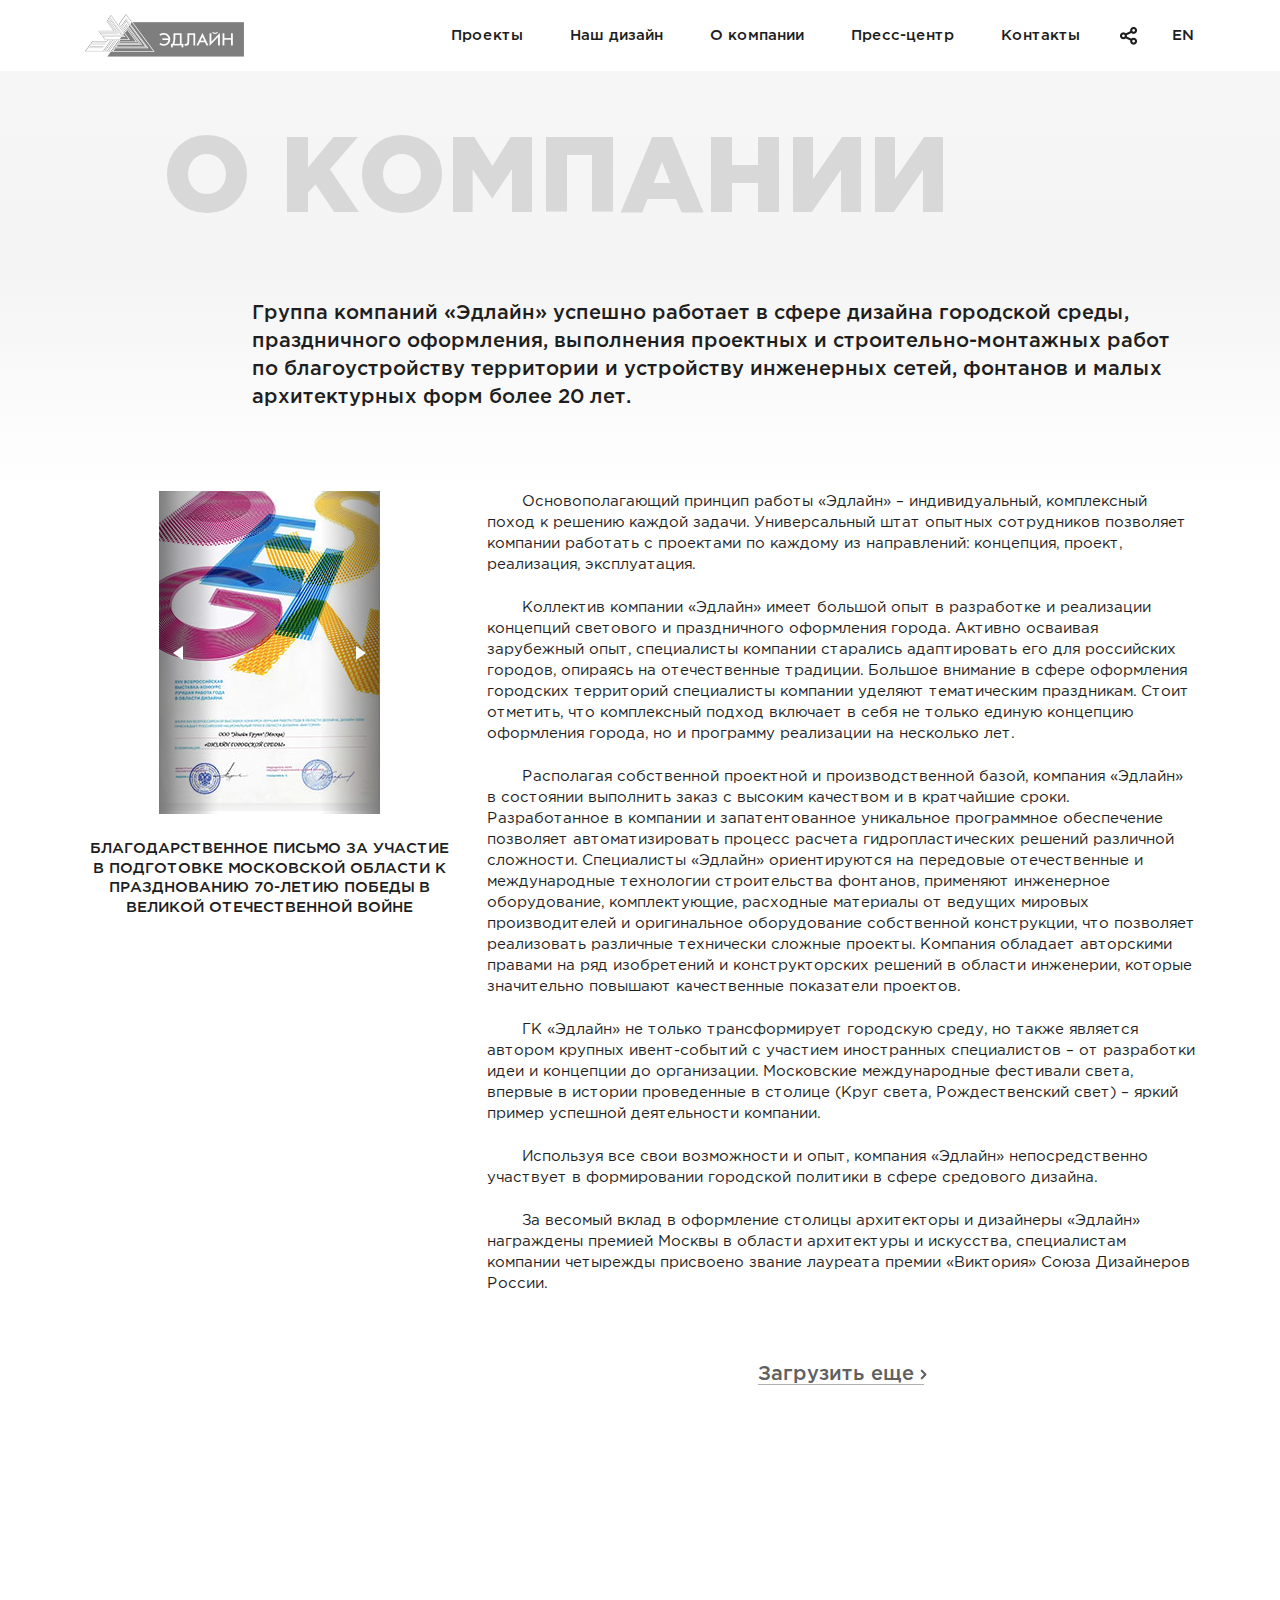
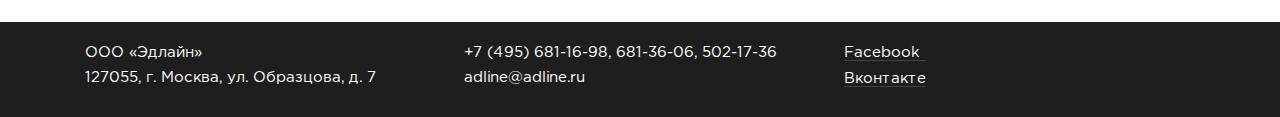
==== commit ef0b7e4a: "app" ====
--- a/about.html
+++ b/about.html
@@ -18,8 +18,8 @@
         <li class="topline__item"><a class="topline__link" href="projects.html">Проекты</a></li>
         <li class="topline__item active"><a class="topline__link" href="design.html">Наш дизайн</a></li>
         <li class="topline__item"><a class="topline__link" href="about.html">О компании</a></li>
-        <li class="topline__item"><a class="topline__link" href="press.html">Пресс-центр</a></li>
-        <li class="topline__item"><a class="topline__link" href="contact.html">Контакты</a></li>
+        <li class="topline__item"><a class="topline__link" href="#">Пресс-центр</a></li>
+        <li class="topline__item"><a class="topline__link" href="#">Контакты</a></li>
       </nav>
       <header class="header"><a class="header__logo" href="/"></a>
         <div class="header__right">
@@ -27,8 +27,8 @@
             <li class="header__nav__item"><a class="header__nav__link" href="projects.html">Проекты</a></li>
             <li class="header__nav__item active"><a class="header__nav__link" href="design.html">Наш дизайн</a></li>
             <li class="header__nav__item"><a class="header__nav__link" href="about.html">О компании</a></li>
-            <li class="header__nav__item"><a class="header__nav__link" href="press.html">Пресс-центр</a></li>
-            <li class="header__nav__item"><a class="header__nav__link" href="contact.html">Контакты</a></li>
+            <li class="header__nav__item"><a class="header__nav__link" href="#">Пресс-центр</a></li>
+            <li class="header__nav__item"><a class="header__nav__link" href="#">Контакты</a></li>
           </nav>
           <div class="header__share"></div>
           <div class="header__language"><span>en</span></div>
--- a/css/main.css
+++ b/css/main.css
@@ -1,2 +1,2 @@
-@-webkit-keyframes bounce{0%,20%,50%,80%,to{-webkit-transform:translateY(0);transform:translateY(0)}40%{-webkit-transform:translateY(-30px);transform:translateY(-30px)}60%{-webkit-transform:translateY(-15px);transform:translateY(-15px)}}@keyframes bounce{0%,20%,50%,80%,to{-webkit-transform:translateY(0);-ms-transform:translateY(0);transform:translateY(0)}40%{-webkit-transform:translateY(-30px);-ms-transform:translateY(-30px);transform:translateY(-30px)}60%{-webkit-transform:translateY(-15px);-ms-transform:translateY(-15px);transform:translateY(-15px)}}@-webkit-keyframes flash{0%,50%,to{opacity:1}25%,75%{opacity:0}}@keyframes flash{0%,50%,to{opacity:1}25%,75%{opacity:0}}@-webkit-keyframes pulse{0%,to{-webkit-transform:scale(1);transform:scale(1)}50%{-webkit-transform:scale(1.1);transform:scale(1.1)}}@keyframes pulse{0%,to{-webkit-transform:scale(1);-ms-transform:scale(1);transform:scale(1)}50%{-webkit-transform:scale(1.1);-ms-transform:scale(1.1);transform:scale(1.1)}}@-webkit-keyframes shake{0%,to{-webkit-transform:translateX(0);transform:translateX(0)}10%,30%,50%,70%,90%{-webkit-transform:translateX(-10px);transform:translateX(-10px)}20%,40%,60%,80%{-webkit-transform:translateX(10px);transform:translateX(10px)}}@keyframes shake{0%,to{-webkit-transform:translateX(0);-ms-transform:translateX(0);transform:translateX(0)}10%,30%,50%,70%,90%{-webkit-transform:translateX(-10px);-ms-transform:translateX(-10px);transform:translateX(-10px)}20%,40%,60%,80%{-webkit-transform:translateX(10px);-ms-transform:translateX(10px);transform:translateX(10px)}}@-webkit-keyframes swing{20%{-webkit-transform:rotate(15deg);transform:rotate(15deg)}40%{-webkit-transform:rotate(-10deg);transform:rotate(-10deg)}60%{-webkit-transform:rotate(5deg);transform:rotate(5deg)}80%{-webkit-transform:rotate(-5deg);transform:rotate(-5deg)}to{-webkit-transform:rotate(0deg);transform:rotate(0deg)}}@keyframes swing{20%{-webkit-transform:rotate(15deg);-ms-transform:rotate(15deg);transform:rotate(15deg)}40%{-webkit-transform:rotate(-10deg);-ms-transform:rotate(-10deg);transform:rotate(-10deg)}60%{-webkit-transform:rotate(5deg);-ms-transform:rotate(5deg);transform:rotate(5deg)}80%{-webkit-transform:rotate(-5deg);-ms-transform:rotate(-5deg);transform:rotate(-5deg)}to{-webkit-transform:rotate(0deg);-ms-transform:rotate(0deg);transform:rotate(0deg)}}@-webkit-keyframes tada{0%{-webkit-transform:scale(1);transform:scale(1)}10%,20%{-webkit-transform:scale(.9) rotate(-3deg);transform:scale(.9) rotate(-3deg)}30%,50%,70%,90%{-webkit-transform:scale(1.1) rotate(3deg);transform:scale(1.1) rotate(3deg)}40%,60%,80%{-webkit-transform:scale(1.1) rotate(-3deg);transform:scale(1.1) rotate(-3deg)}to{-webkit-transform:scale(1) rotate(0);transform:scale(1) rotate(0)}}@keyframes tada{0%{-webkit-transform:scale(1);-ms-transform:scale(1);transform:scale(1)}10%,20%{-webkit-transform:scale(.9) rotate(-3deg);-ms-transform:scale(.9) rotate(-3deg);transform:scale(.9) rotate(-3deg)}30%,50%,70%,90%{-webkit-transform:scale(1.1) rotate(3deg);-ms-transform:scale(1.1) rotate(3deg);transform:scale(1.1) rotate(3deg)}40%,60%,80%{-webkit-transform:scale(1.1) rotate(-3deg);-ms-transform:scale(1.1) rotate(-3deg);transform:scale(1.1) rotate(-3deg)}to{-webkit-transform:scale(1) rotate(0);-ms-transform:scale(1) rotate(0);transform:scale(1) rotate(0)}}@-webkit-keyframes wobble{0%,to{-webkit-transform:translateX(0%);transform:translateX(0%)}15%{-webkit-transform:translateX(-25%) rotate(-5deg);transform:translateX(-25%) rotate(-5deg)}30%{-webkit-transform:translateX(20%) rotate(3deg);transform:translateX(20%) rotate(3deg)}45%{-webkit-transform:translateX(-15%) rotate(-3deg);transform:translateX(-15%) rotate(-3deg)}60%{-webkit-transform:translateX(10%) rotate(2deg);transform:translateX(10%) rotate(2deg)}75%{-webkit-transform:translateX(-5%) rotate(-1deg);transform:translateX(-5%) rotate(-1deg)}}@keyframes wobble{0%,to{-webkit-transform:translateX(0%);-ms-transform:translateX(0%);transform:translateX(0%)}15%{-webkit-transform:translateX(-25%) rotate(-5deg);-ms-transform:translateX(-25%) rotate(-5deg);transform:translateX(-25%) rotate(-5deg)}30%{-webkit-transform:translateX(20%) rotate(3deg);-ms-transform:translateX(20%) rotate(3deg);transform:translateX(20%) rotate(3deg)}45%{-webkit-transform:translateX(-15%) rotate(-3deg);-ms-transform:translateX(-15%) rotate(-3deg);transform:translateX(-15%) rotate(-3deg)}60%{-webkit-transform:translateX(10%) rotate(2deg);-ms-transform:translateX(10%) rotate(2deg);transform:translateX(10%) rotate(2deg)}75%{-webkit-transform:translateX(-5%) rotate(-1deg);-ms-transform:translateX(-5%) rotate(-1deg);transform:translateX(-5%) rotate(-1deg)}}@-webkit-keyframes bounceIn{0%{opacity:0;-webkit-transform:scale(.3);transform:scale(.3)}50%{opacity:1;-webkit-transform:scale(1.05);transform:scale(1.05)}70%{-webkit-transform:scale(.9);transform:scale(.9)}to{-webkit-transform:scale(1);transform:scale(1)}}@keyframes bounceIn{0%{opacity:0;-webkit-transform:scale(.3);-ms-transform:scale(.3);transform:scale(.3)}50%{opacity:1;-webkit-transform:scale(1.05);-ms-transform:scale(1.05);transform:scale(1.05)}70%{-webkit-transform:scale(.9);-ms-transform:scale(.9);transform:scale(.9)}to{-webkit-transform:scale(1);-ms-transform:scale(1);transform:scale(1)}}@-webkit-keyframes bounceInDown{0%{opacity:0;-webkit-transform:translateY(-2000px);transform:translateY(-2000px)}60%{opacity:1;-webkit-transform:translateY(30px);transform:translateY(30px)}80%{-webkit-transform:translateY(-10px);transform:translateY(-10px)}to{-webkit-transform:translateY(0);transform:translateY(0)}}@keyframes bounceInDown{0%{opacity:0;-webkit-transform:translateY(-2000px);-ms-transform:translateY(-2000px);transform:translateY(-2000px)}60%{opacity:1;-webkit-transform:translateY(30px);-ms-transform:translateY(30px);transform:translateY(30px)}80%{-webkit-transform:translateY(-10px);-ms-transform:translateY(-10px);transform:translateY(-10px)}to{-webkit-transform:translateY(0);-ms-transform:translateY(0);transform:translateY(0)}}@-webkit-keyframes bounceInLeft{0%{opacity:0;-webkit-transform:translateX(-2000px);transform:translateX(-2000px)}60%{opacity:1;-webkit-transform:translateX(30px);transform:translateX(30px)}80%{-webkit-transform:translateX(-10px);transform:translateX(-10px)}to{-webkit-transform:translateX(0);transform:translateX(0)}}@keyframes bounceInLeft{0%{opacity:0;-webkit-transform:translateX(-2000px);-ms-transform:translateX(-2000px);transform:translateX(-2000px)}60%{opacity:1;-webkit-transform:translateX(30px);-ms-transform:translateX(30px);transform:translateX(30px)}80%{-webkit-transform:translateX(-10px);-ms-transform:translateX(-10px);transform:translateX(-10px)}to{-webkit-transform:translateX(0);-ms-transform:translateX(0);transform:translateX(0)}}@-webkit-keyframes bounceInRight{0%{opacity:0;-webkit-transform:translateX(2000px);transform:translateX(2000px)}60%{opacity:1;-webkit-transform:translateX(-30px);transform:translateX(-30px)}80%{-webkit-transform:translateX(10px);transform:translateX(10px)}to{-webkit-transform:translateX(0);transform:translateX(0)}}@keyframes bounceInRight{0%{opacity:0;-webkit-transform:translateX(2000px);-ms-transform:translateX(2000px);transform:translateX(2000px)}60%{opacity:1;-webkit-transform:translateX(-30px);-ms-transform:translateX(-30px);transform:translateX(-30px)}80%{-webkit-transform:translateX(10px);-ms-transform:translateX(10px);transform:translateX(10px)}to{-webkit-transform:translateX(0);-ms-transform:translateX(0);transform:translateX(0)}}@-webkit-keyframes bounceInUp{0%{opacity:0;-webkit-transform:translateY(2000px);transform:translateY(2000px)}60%{opacity:1;-webkit-transform:translateY(-30px);transform:translateY(-30px)}80%{-webkit-transform:translateY(10px);transform:translateY(10px)}to{-webkit-transform:translateY(0);transform:translateY(0)}}@keyframes bounceInUp{0%{opacity:0;-webkit-transform:translateY(2000px);-ms-transform:translateY(2000px);transform:translateY(2000px)}60%{opacity:1;-webkit-transform:translateY(-30px);-ms-transform:translateY(-30px);transform:translateY(-30px)}80%{-webkit-transform:translateY(10px);-ms-transform:translateY(10px);transform:translateY(10px)}to{-webkit-transform:translateY(0);-ms-transform:translateY(0);transform:translateY(0)}}@-webkit-keyframes bounceOut{0%{-webkit-transform:scale(1);transform:scale(1)}25%{-webkit-transform:scale(.95);transform:scale(.95)}50%{opacity:1;-webkit-transform:scale(1.1);transform:scale(1.1)}to{opacity:0;-webkit-transform:scale(.3);transform:scale(.3)}}@keyframes bounceOut{0%{-webkit-transform:scale(1);-ms-transform:scale(1);transform:scale(1)}25%{-webkit-transform:scale(.95);-ms-transform:scale(.95);transform:scale(.95)}50%{opacity:1;-webkit-transform:scale(1.1);-ms-transform:scale(1.1);transform:scale(1.1)}to{opacity:0;-webkit-transform:scale(.3);-ms-transform:scale(.3);transform:scale(.3)}}@-webkit-keyframes bounceOutDown{0%{-webkit-transform:translateY(0);transform:translateY(0)}20%{opacity:1;-webkit-transform:translateY(-20px);transform:translateY(-20px)}to{opacity:0;-webkit-transform:translateY(2000px);transform:translateY(2000px)}}@keyframes bounceOutDown{0%{-webkit-transform:translateY(0);-ms-transform:translateY(0);transform:translateY(0)}20%{opacity:1;-webkit-transform:translateY(-20px);-ms-transform:translateY(-20px);transform:translateY(-20px)}to{opacity:0;-webkit-transform:translateY(2000px);-ms-transform:translateY(2000px);transform:translateY(2000px)}}@-webkit-keyframes bounceOutLeft{0%{-webkit-transform:translateX(0);transform:translateX(0)}20%{opacity:1;-webkit-transform:translateX(20px);transform:translateX(20px)}to{opacity:0;-webkit-transform:translateX(-2000px);transform:translateX(-2000px)}}@keyframes bounceOutLeft{0%{-webkit-transform:translateX(0);-ms-transform:translateX(0);transform:translateX(0)}20%{opacity:1;-webkit-transform:translateX(20px);-ms-transform:translateX(20px);transform:translateX(20px)}to{opacity:0;-webkit-transform:translateX(-2000px);-ms-transform:translateX(-2000px);transform:translateX(-2000px)}}@-webkit-keyframes bounceOutRight{0%{-webkit-transform:translateX(0);transform:translateX(0)}20%{opacity:1;-webkit-transform:translateX(-20px);transform:translateX(-20px)}to{opacity:0;-webkit-transform:translateX(2000px);transform:translateX(2000px)}}@keyframes bounceOutRight{0%{-webkit-transform:translateX(0);-ms-transform:translateX(0);transform:translateX(0)}20%{opacity:1;-webkit-transform:translateX(-20px);-ms-transform:translateX(-20px);transform:translateX(-20px)}to{opacity:0;-webkit-transform:translateX(2000px);-ms-transform:translateX(2000px);transform:translateX(2000px)}}@-webkit-keyframes bounceOutUp{0%{-webkit-transform:translateY(0);transform:translateY(0)}20%{opacity:1;-webkit-transform:translateY(20px);transform:translateY(20px)}to{opacity:0;-webkit-transform:translateY(-2000px);transform:translateY(-2000px)}}@keyframes bounceOutUp{0%{-webkit-transform:translateY(0);-ms-transform:translateY(0);transform:translateY(0)}20%{opacity:1;-webkit-transform:translateY(20px);-ms-transform:translateY(20px);transform:translateY(20px)}to{opacity:0;-webkit-transform:translateY(-2000px);-ms-transform:translateY(-2000px);transform:translateY(-2000px)}}@-webkit-keyframes fadeIn{0%{opacity:0}to{opacity:1}}@keyframes fadeIn{0%{opacity:0}to{opacity:1}}@-webkit-keyframes fadeInDown{0%{opacity:0;-webkit-transform:translateY(-20px);transform:translateY(-20px)}to{opacity:1;-webkit-transform:translateY(0);transform:translateY(0)}}@keyframes fadeInDown{0%{opacity:0;-webkit-transform:translateY(-20px);-ms-transform:translateY(-20px);transform:translateY(-20px)}to{opacity:1;-webkit-transform:translateY(0);-ms-transform:translateY(0);transform:translateY(0)}}@-webkit-keyframes fadeInDownBig{0%{opacity:0;-webkit-transform:translateY(-2000px);transform:translateY(-2000px)}to{opacity:1;-webkit-transform:translateY(0);transform:translateY(0)}}@keyframes fadeInDownBig{0%{opacity:0;-webkit-transform:translateY(-2000px);-ms-transform:translateY(-2000px);transform:translateY(-2000px)}to{opacity:1;-webkit-transform:translateY(0);-ms-transform:translateY(0);transform:translateY(0)}}@-webkit-keyframes fadeInLeft{0%{width:0}to{width:100%}}@keyframes fadeInLeft{0%{width:0}to{width:100%}}@-webkit-keyframes fadeInLeftBig{0%{opacity:0;-webkit-transform:translateX(-2000px);transform:translateX(-2000px)}to{opacity:1;-webkit-transform:translateX(0);transform:translateX(0)}}@keyframes fadeInLeftBig{0%{opacity:0;-webkit-transform:translateX(-2000px);-ms-transform:translateX(-2000px);transform:translateX(-2000px)}to{opacity:1;-webkit-transform:translateX(0);-ms-transform:translateX(0);transform:translateX(0)}}@-webkit-keyframes fadeInRight{0%{opacity:0;-webkit-transform:translateX(20px);transform:translateX(20px)}to{opacity:1;-webkit-transform:translateX(0);transform:translateX(0)}}@keyframes fadeInRight{0%{opacity:0;-webkit-transform:translateX(20px);-ms-transform:translateX(20px);transform:translateX(20px)}to{opacity:1;-webkit-transform:translateX(0);-ms-transform:translateX(0);transform:translateX(0)}}@-webkit-keyframes fadeInRightBig{0%{opacity:0;-webkit-transform:translateX(2000px);transform:translateX(2000px)}to{opacity:1;-webkit-transform:translateX(0);transform:translateX(0)}}@keyframes fadeInRightBig{0%{opacity:0;-webkit-transform:translateX(2000px);-ms-transform:translateX(2000px);transform:translateX(2000px)}to{opacity:1;-webkit-transform:translateX(0);-ms-transform:translateX(0);transform:translateX(0)}}@-webkit-keyframes fadeInUp{0%{opacity:0;-webkit-transform:translateY(20px);transform:translateY(20px)}to{opacity:1;-webkit-transform:translateY(0);transform:translateY(0)}}@keyframes fadeInUp{0%{opacity:0;-webkit-transform:translateY(20px);-ms-transform:translateY(20px);transform:translateY(20px)}to{opacity:1;-webkit-transform:translateY(0);-ms-transform:translateY(0);transform:translateY(0)}}@-webkit-keyframes fadeInUpBig{0%{opacity:0;-webkit-transform:translateY(2000px);transform:translateY(2000px)}to{opacity:1;-webkit-transform:translateY(0);transform:translateY(0)}}@keyframes fadeInUpBig{0%{opacity:0;-webkit-transform:translateY(2000px);-ms-transform:translateY(2000px);transform:translateY(2000px)}to{opacity:1;-webkit-transform:translateY(0);-ms-transform:translateY(0);transform:translateY(0)}}@-webkit-keyframes fadeOut{0%{opacity:1}to{opacity:0}}@keyframes fadeOut{0%{opacity:1}to{opacity:0}}@-webkit-keyframes fadeOutDown{0%{opacity:1;-webkit-transform:translateY(0);transform:translateY(0)}to{opacity:0;-webkit-transform:translateY(20px);transform:translateY(20px)}}@keyframes fadeOutDown{0%{opacity:1;-webkit-transform:translateY(0);-ms-transform:translateY(0);transform:translateY(0)}to{opacity:0;-webkit-transform:translateY(20px);-ms-transform:translateY(20px);transform:translateY(20px)}}@-webkit-keyframes fadeOutDownBig{0%{opacity:1;-webkit-transform:translateY(0);transform:translateY(0)}to{opacity:0;-webkit-transform:translateY(2000px);transform:translateY(2000px)}}@keyframes fadeOutDownBig{0%{opacity:1;-webkit-transform:translateY(0);-ms-transform:translateY(0);transform:translateY(0)}to{opacity:0;-webkit-transform:translateY(2000px);-ms-transform:translateY(2000px);transform:translateY(2000px)}}@-webkit-keyframes fadeOutLeft{0%{opacity:1;-webkit-transform:translateX(0);transform:translateX(0)}to{opacity:0;-webkit-transform:translateX(-20px);transform:translateX(-20px)}}@keyframes fadeOutLeft{0%{opacity:1;-webkit-transform:translateX(0);-ms-transform:translateX(0);transform:translateX(0)}to{opacity:0;-webkit-transform:translateX(-20px);-ms-transform:translateX(-20px);transform:translateX(-20px)}}@-webkit-keyframes fadeOutLeftBig{0%{opacity:1;-webkit-transform:translateX(0);transform:translateX(0)}to{opacity:0;-webkit-transform:translateX(-2000px);transform:translateX(-2000px)}}@keyframes fadeOutLeftBig{0%{opacity:1;-webkit-transform:translateX(0);-ms-transform:translateX(0);transform:translateX(0)}to{opacity:0;-webkit-transform:translateX(-2000px);-ms-transform:translateX(-2000px);transform:translateX(-2000px)}}@-webkit-keyframes fadeOutRight{0%{opacity:1;-webkit-transform:translateX(0);transform:translateX(0)}to{opacity:0;-webkit-transform:translateX(20px);transform:translateX(20px)}}@keyframes fadeOutRight{0%{opacity:1;-webkit-transform:translateX(0);-ms-transform:translateX(0);transform:translateX(0)}to{opacity:0;-webkit-transform:translateX(20px);-ms-transform:translateX(20px);transform:translateX(20px)}}@-webkit-keyframes fadeOutRightBig{0%{opacity:1;-webkit-transform:translateX(0);transform:translateX(0)}to{opacity:0;-webkit-transform:translateX(2000px);transform:translateX(2000px)}}@keyframes fadeOutRightBig{0%{opacity:1;-webkit-transform:translateX(0);-ms-transform:translateX(0);transform:translateX(0)}to{opacity:0;-webkit-transform:translateX(2000px);-ms-transform:translateX(2000px);transform:translateX(2000px)}}@-webkit-keyframes fadeOutUp{0%{opacity:1;-webkit-transform:translateY(0);transform:translateY(0)}to{opacity:0;-webkit-transform:translateY(-20px);transform:translateY(-20px)}}@keyframes fadeOutUp{0%{opacity:1;-webkit-transform:translateY(0);-ms-transform:translateY(0);transform:translateY(0)}to{opacity:0;-webkit-transform:translateY(-20px);-ms-transform:translateY(-20px);transform:translateY(-20px)}}@-webkit-keyframes fadeOutUpBig{0%{opacity:1;-webkit-transform:translateY(0);transform:translateY(0)}to{opacity:0;-webkit-transform:translateY(-2000px);transform:translateY(-2000px)}}@keyframes fadeOutUpBig{0%{opacity:1;-webkit-transform:translateY(0);-ms-transform:translateY(0);transform:translateY(0)}to{opacity:0;-webkit-transform:translateY(-2000px);-ms-transform:translateY(-2000px);transform:translateY(-2000px)}}@-webkit-keyframes flip{0%{-webkit-transform:perspective(400px) translateZ(0) rotateY(0) scale(1);transform:perspective(400px) translateZ(0) rotateY(0) scale(1);-webkit-animation-timing-function:ease-out;animation-timing-function:ease-out}40%{-webkit-transform:perspective(400px) translateZ(150px) rotateY(170deg) scale(1);transform:perspective(400px) translateZ(150px) rotateY(170deg) scale(1);-webkit-animation-timing-function:ease-out;animation-timing-function:ease-out}50%{-webkit-transform:perspective(400px) translateZ(150px) rotateY(190deg) scale(1);transform:perspective(400px) translateZ(150px) rotateY(190deg) scale(1);-webkit-animation-timing-function:ease-in;animation-timing-function:ease-in}80%{-webkit-transform:perspective(400px) translateZ(0) rotateY(360deg) scale(.95);transform:perspective(400px) translateZ(0) rotateY(360deg) scale(.95);-webkit-animation-timing-function:ease-in;animation-timing-function:ease-in}to{-webkit-transform:perspective(400px) translateZ(0) rotateY(360deg) scale(1);transform:perspective(400px) translateZ(0) rotateY(360deg) scale(1);-webkit-animation-timing-function:ease-in;animation-timing-function:ease-in}}@keyframes flip{0%{-webkit-transform:perspective(400px) translateZ(0) rotateY(0) scale(1);-ms-transform:perspective(400px) translateZ(0) rotateY(0) scale(1);transform:perspective(400px) translateZ(0) rotateY(0) scale(1);-webkit-animation-timing-function:ease-out;animation-timing-function:ease-out}40%{-webkit-transform:perspective(400px) translateZ(150px) rotateY(170deg) scale(1);-ms-transform:perspective(400px) translateZ(150px) rotateY(170deg) scale(1);transform:perspective(400px) translateZ(150px) rotateY(170deg) scale(1);-webkit-animation-timing-function:ease-out;animation-timing-function:ease-out}50%{-webkit-transform:perspective(400px) translateZ(150px) rotateY(190deg) scale(1);-ms-transform:perspective(400px) translateZ(150px) rotateY(190deg) scale(1);transform:perspective(400px) translateZ(150px) rotateY(190deg) scale(1);-webkit-animation-timing-function:ease-in;animation-timing-function:ease-in}80%{-webkit-transform:perspective(400px) translateZ(0) rotateY(360deg) scale(.95);-ms-transform:perspective(400px) translateZ(0) rotateY(360deg) scale(.95);transform:perspective(400px) translateZ(0) rotateY(360deg) scale(.95);-webkit-animation-timing-function:ease-in;animation-timing-function:ease-in}to{-webkit-transform:perspective(400px) translateZ(0) rotateY(360deg) scale(1);-ms-transform:perspective(400px) translateZ(0) rotateY(360deg) scale(1);transform:perspective(400px) translateZ(0) rotateY(360deg) scale(1);-webkit-animation-timing-function:ease-in;animation-timing-function:ease-in}}@-webkit-keyframes flipInX{0%{-webkit-transform:perspective(400px) rotateX(90deg);transform:perspective(400px) rotateX(90deg);opacity:0}40%{-webkit-transform:perspective(400px) rotateX(-10deg);transform:perspective(400px) rotateX(-10deg)}70%{-webkit-transform:perspective(400px) rotateX(10deg);transform:perspective(400px) rotateX(10deg)}to{-webkit-transform:perspective(400px) rotateX(0deg);transform:perspective(400px) rotateX(0deg);opacity:1}}@keyframes flipInX{0%{-webkit-transform:perspective(400px) rotateX(90deg);-ms-transform:perspective(400px) rotateX(90deg);transform:perspective(400px) rotateX(90deg);opacity:0}40%{-webkit-transform:perspective(400px) rotateX(-10deg);-ms-transform:perspective(400px) rotateX(-10deg);transform:perspective(400px) rotateX(-10deg)}70%{-webkit-transform:perspective(400px) rotateX(10deg);-ms-transform:perspective(400px) rotateX(10deg);transform:perspective(400px) rotateX(10deg)}to{-webkit-transform:perspective(400px) rotateX(0deg);-ms-transform:perspective(400px) rotateX(0deg);transform:perspective(400px) rotateX(0deg);opacity:1}}@-webkit-keyframes flipInY{0%{-webkit-transform:perspective(400px) rotateY(90deg);transform:perspective(400px) rotateY(90deg);opacity:0}40%{-webkit-transform:perspective(400px) rotateY(-10deg);transform:perspective(400px) rotateY(-10deg)}70%{-webkit-transform:perspective(400px) rotateY(10deg);transform:perspective(400px) rotateY(10deg)}to{-webkit-transform:perspective(400px) rotateY(0deg);transform:perspective(400px) rotateY(0deg);opacity:1}}@keyframes flipInY{0%{-webkit-transform:perspective(400px) rotateY(90deg);-ms-transform:perspective(400px) rotateY(90deg);transform:perspective(400px) rotateY(90deg);opacity:0}40%{-webkit-transform:perspective(400px) rotateY(-10deg);-ms-transform:perspective(400px) rotateY(-10deg);transform:perspective(400px) rotateY(-10deg)}70%{-webkit-transform:perspective(400px) rotateY(10deg);-ms-transform:perspective(400px) rotateY(10deg);transform:perspective(400px) rotateY(10deg)}to{-webkit-transform:perspective(400px) rotateY(0deg);-ms-transform:perspective(400px) rotateY(0deg);transform:perspective(400px) rotateY(0deg);opacity:1}}@-webkit-keyframes flipOutX{0%{-webkit-transform:perspective(400px) rotateX(0deg);transform:perspective(400px) rotateX(0deg);opacity:1}to{-webkit-transform:perspective(400px) rotateX(90deg);transform:perspective(400px) rotateX(90deg);opacity:0}}@keyframes flipOutX{0%{-webkit-transform:perspective(400px) rotateX(0deg);-ms-transform:perspective(400px) rotateX(0deg);transform:perspective(400px) rotateX(0deg);opacity:1}to{-webkit-transform:perspective(400px) rotateX(90deg);-ms-transform:perspective(400px) rotateX(90deg);transform:perspective(400px) rotateX(90deg);opacity:0}}@-webkit-keyframes flipOutY{0%{-webkit-transform:perspective(400px) rotateY(0deg);transform:perspective(400px) rotateY(0deg);opacity:1}to{-webkit-transform:perspective(400px) rotateY(90deg);transform:perspective(400px) rotateY(90deg);opacity:0}}@keyframes flipOutY{0%{-webkit-transform:perspective(400px) rotateY(0deg);-ms-transform:perspective(400px) rotateY(0deg);transform:perspective(400px) rotateY(0deg);opacity:1}to{-webkit-transform:perspective(400px) rotateY(90deg);-ms-transform:perspective(400px) rotateY(90deg);transform:perspective(400px) rotateY(90deg);opacity:0}}@-webkit-keyframes lightSpeedIn{0%{-webkit-transform:translateX(100%) skewX(-30deg);transform:translateX(100%) skewX(-30deg);opacity:0}60%{-webkit-transform:translateX(-20%) skewX(30deg);transform:translateX(-20%) skewX(30deg);opacity:1}80%{-webkit-transform:translateX(0%) skewX(-15deg);transform:translateX(0%) skewX(-15deg);opacity:1}to{-webkit-transform:translateX(0%) skewX(0deg);transform:translateX(0%) skewX(0deg);opacity:1}}@keyframes lightSpeedIn{0%{-webkit-transform:translateX(100%) skewX(-30deg);-ms-transform:translateX(100%) skewX(-30deg);transform:translateX(100%) skewX(-30deg);opacity:0}60%{-webkit-transform:translateX(-20%) skewX(30deg);-ms-transform:translateX(-20%) skewX(30deg);transform:translateX(-20%) skewX(30deg);opacity:1}80%{-webkit-transform:translateX(0%) skewX(-15deg);-ms-transform:translateX(0%) skewX(-15deg);transform:translateX(0%) skewX(-15deg);opacity:1}to{-webkit-transform:translateX(0%) skewX(0deg);-ms-transform:translateX(0%) skewX(0deg);transform:translateX(0%) skewX(0deg);opacity:1}}@-webkit-keyframes lightSpeedOut{0%{-webkit-transform:translateX(0%) skewX(0deg);transform:translateX(0%) skewX(0deg);opacity:1}to{-webkit-transform:translateX(100%) skewX(-30deg);transform:translateX(100%) skewX(-30deg);opacity:0}}@keyframes lightSpeedOut{0%{-webkit-transform:translateX(0%) skewX(0deg);-ms-transform:translateX(0%) skewX(0deg);transform:translateX(0%) skewX(0deg);opacity:1}to{-webkit-transform:translateX(100%) skewX(-30deg);-ms-transform:translateX(100%) skewX(-30deg);transform:translateX(100%) skewX(-30deg);opacity:0}}@-webkit-keyframes rotateIn{0%{-webkit-transform-origin:center center;transform-origin:center center;-webkit-transform:rotate(-200deg);transform:rotate(-200deg);opacity:0}to{-webkit-transform-origin:center center;transform-origin:center center;-webkit-transform:rotate(0);transform:rotate(0);opacity:1}}@keyframes rotateIn{0%{-webkit-transform-origin:center center;-ms-transform-origin:center center;transform-origin:center center;-webkit-transform:rotate(-200deg);-ms-transform:rotate(-200deg);transform:rotate(-200deg);opacity:0}to{-webkit-transform-origin:center center;-ms-transform-origin:center center;transform-origin:center center;-webkit-transform:rotate(0);-ms-transform:rotate(0);transform:rotate(0);opacity:1}}@-webkit-keyframes rotateInDownLeft{0%{-webkit-transform-origin:left bottom;transform-origin:left bottom;-webkit-transform:rotate(-90deg);transform:rotate(-90deg);opacity:0}to{-webkit-transform-origin:left bottom;transform-origin:left bottom;-webkit-transform:rotate(0);transform:rotate(0);opacity:1}}@keyframes rotateInDownLeft{0%{-webkit-transform-origin:left bottom;-ms-transform-origin:left bottom;transform-origin:left bottom;-webkit-transform:rotate(-90deg);-ms-transform:rotate(-90deg);transform:rotate(-90deg);opacity:0}to{-webkit-transform-origin:left bottom;-ms-transform-origin:left bottom;transform-origin:left bottom;-webkit-transform:rotate(0);-ms-transform:rotate(0);transform:rotate(0);opacity:1}}@-webkit-keyframes rotateInDownRight{0%{-webkit-transform-origin:right bottom;transform-origin:right bottom;-webkit-transform:rotate(90deg);transform:rotate(90deg);opacity:0}to{-webkit-transform-origin:right bottom;transform-origin:right bottom;-webkit-transform:rotate(0);transform:rotate(0);opacity:1}}@keyframes rotateInDownRight{0%{-webkit-transform-origin:right bottom;-ms-transform-origin:right bottom;transform-origin:right bottom;-webkit-transform:rotate(90deg);-ms-transform:rotate(90deg);transform:rotate(90deg);opacity:0}to{-webkit-transform-origin:right bottom;-ms-transform-origin:right bottom;transform-origin:right bottom;-webkit-transform:rotate(0);-ms-transform:rotate(0);transform:rotate(0);opacity:1}}@-webkit-keyframes rotateInUpLeft{0%{-webkit-transform-origin:left bottom;transform-origin:left bottom;-webkit-transform:rotate(90deg);transform:rotate(90deg);opacity:0}to{-webkit-transform-origin:left bottom;transform-origin:left bottom;-webkit-transform:rotate(0);transform:rotate(0);opacity:1}}@keyframes rotateInUpLeft{0%{-webkit-transform-origin:left bottom;-ms-transform-origin:left bottom;transform-origin:left bottom;-webkit-transform:rotate(90deg);-ms-transform:rotate(90deg);transform:rotate(90deg);opacity:0}to{-webkit-transform-origin:left bottom;-ms-transform-origin:left bottom;transform-origin:left bottom;-webkit-transform:rotate(0);-ms-transform:rotate(0);transform:rotate(0);opacity:1}}@-webkit-keyframes rotateInUpRight{0%{-webkit-transform-origin:right bottom;transform-origin:right bottom;-webkit-transform:rotate(-90deg);transform:rotate(-90deg);opacity:0}to{-webkit-transform-origin:right bottom;transform-origin:right bottom;-webkit-transform:rotate(0);transform:rotate(0);opacity:1}}@keyframes rotateInUpRight{0%{-webkit-transform-origin:right bottom;-ms-transform-origin:right bottom;transform-origin:right bottom;-webkit-transform:rotate(-90deg);-ms-transform:rotate(-90deg);transform:rotate(-90deg);opacity:0}to{-webkit-transform-origin:right bottom;-ms-transform-origin:right bottom;transform-origin:right bottom;-webkit-transform:rotate(0);-ms-transform:rotate(0);transform:rotate(0);opacity:1}}@-webkit-keyframes rotateOut{0%{-webkit-transform-origin:center center;transform-origin:center center;-webkit-transform:rotate(0);transform:rotate(0);opacity:1}to{-webkit-transform-origin:center center;transform-origin:center center;-webkit-transform:rotate(200deg);transform:rotate(200deg);opacity:0}}@keyframes rotateOut{0%{-webkit-transform-origin:center center;-ms-transform-origin:center center;transform-origin:center center;-webkit-transform:rotate(0);-ms-transform:rotate(0);transform:rotate(0);opacity:1}to{-webkit-transform-origin:center center;-ms-transform-origin:center center;transform-origin:center center;-webkit-transform:rotate(200deg);-ms-transform:rotate(200deg);transform:rotate(200deg);opacity:0}}@-webkit-keyframes rotateOutDownLeft{0%{-webkit-transform-origin:left bottom;transform-origin:left bottom;-webkit-transform:rotate(0);transform:rotate(0);opacity:1}to{-webkit-transform-origin:left bottom;transform-origin:left bottom;-webkit-transform:rotate(90deg);transform:rotate(90deg);opacity:0}}@keyframes rotateOutDownLeft{0%{-webkit-transform-origin:left bottom;-ms-transform-origin:left bottom;transform-origin:left bottom;-webkit-transform:rotate(0);-ms-transform:rotate(0);transform:rotate(0);opacity:1}to{-webkit-transform-origin:left bottom;-ms-transform-origin:left bottom;transform-origin:left bottom;-webkit-transform:rotate(90deg);-ms-transform:rotate(90deg);transform:rotate(90deg);opacity:0}}@-webkit-keyframes rotateOutDownRight{0%{-webkit-transform-origin:right bottom;transform-origin:right bottom;-webkit-transform:rotate(0);transform:rotate(0);opacity:1}to{-webkit-transform-origin:right bottom;transform-origin:right bottom;-webkit-transform:rotate(-90deg);transform:rotate(-90deg);opacity:0}}@keyframes rotateOutDownRight{0%{-webkit-transform-origin:right bottom;-ms-transform-origin:right bottom;transform-origin:right bottom;-webkit-transform:rotate(0);-ms-transform:rotate(0);transform:rotate(0);opacity:1}to{-webkit-transform-origin:right bottom;-ms-transform-origin:right bottom;transform-origin:right bottom;-webkit-transform:rotate(-90deg);-ms-transform:rotate(-90deg);transform:rotate(-90deg);opacity:0}}@-webkit-keyframes rotateOutUpLeft{0%{-webkit-transform-origin:left bottom;transform-origin:left bottom;-webkit-transform:rotate(0);transform:rotate(0);opacity:1}to{-webkit-transform-origin:left bottom;transform-origin:left bottom;-webkit-transform:rotate(-90deg);transform:rotate(-90deg);opacity:0}}@keyframes rotateOutUpLeft{0%{-webkit-transform-origin:left bottom;-ms-transform-origin:left bottom;transform-origin:left bottom;-webkit-transform:rotate(0);-ms-transform:rotate(0);transform:rotate(0);opacity:1}to{-webkit-transform-origin:left bottom;-ms-transform-origin:left bottom;transform-origin:left bottom;-webkit-transform:rotate(-90deg);-ms-transform:rotate(-90deg);transform:rotate(-90deg);opacity:0}}@-webkit-keyframes rotateOutUpRight{0%{-webkit-transform-origin:right bottom;transform-origin:right bottom;-webkit-transform:rotate(0);transform:rotate(0);opacity:1}to{-webkit-transform-origin:right bottom;transform-origin:right bottom;-webkit-transform:rotate(90deg);transform:rotate(90deg);opacity:0}}@keyframes rotateOutUpRight{0%{-webkit-transform-origin:right bottom;-ms-transform-origin:right bottom;transform-origin:right bottom;-webkit-transform:rotate(0);-ms-transform:rotate(0);transform:rotate(0);opacity:1}to{-webkit-transform-origin:right bottom;-ms-transform-origin:right bottom;transform-origin:right bottom;-webkit-transform:rotate(90deg);-ms-transform:rotate(90deg);transform:rotate(90deg);opacity:0}}@-webkit-keyframes slideInDown{0%{opacity:0;-webkit-transform:translateY(-2000px);transform:translateY(-2000px)}to{-webkit-transform:translateY(0);transform:translateY(0)}}@keyframes slideInDown{0%{opacity:0;-webkit-transform:translateY(-2000px);-ms-transform:translateY(-2000px);transform:translateY(-2000px)}to{-webkit-transform:translateY(0);-ms-transform:translateY(0);transform:translateY(0)}}@-webkit-keyframes slideInLeft{0%{opacity:0;-webkit-transform:translateX(-2000px);transform:translateX(-2000px)}to{-webkit-transform:translateX(0);transform:translateX(0)}}@keyframes slideInLeft{0%{opacity:0;-webkit-transform:translateX(-2000px);-ms-transform:translateX(-2000px);transform:translateX(-2000px)}to{-webkit-transform:translateX(0);-ms-transform:translateX(0);transform:translateX(0)}}@-webkit-keyframes slideInRight{0%{opacity:0;-webkit-transform:translateX(2000px);transform:translateX(2000px)}to{-webkit-transform:translateX(0);transform:translateX(0)}}@keyframes slideInRight{0%{opacity:0;-webkit-transform:translateX(2000px);-ms-transform:translateX(2000px);transform:translateX(2000px)}to{-webkit-transform:translateX(0);-ms-transform:translateX(0);transform:translateX(0)}}@-webkit-keyframes slideOutLeft{0%{-webkit-transform:translateX(0);transform:translateX(0)}to{opacity:0;-webkit-transform:translateX(-2000px);transform:translateX(-2000px)}}@keyframes slideOutLeft{0%{-webkit-transform:translateX(0);-ms-transform:translateX(0);transform:translateX(0)}to{opacity:0;-webkit-transform:translateX(-2000px);-ms-transform:translateX(-2000px);transform:translateX(-2000px)}}@-webkit-keyframes slideOutRight{0%{-webkit-transform:translateX(0);transform:translateX(0)}to{opacity:0;-webkit-transform:translateX(2000px);transform:translateX(2000px)}}@keyframes slideOutRight{0%{-webkit-transform:translateX(0);-ms-transform:translateX(0);transform:translateX(0)}to{opacity:0;-webkit-transform:translateX(2000px);-ms-transform:translateX(2000px);transform:translateX(2000px)}}@-webkit-keyframes slideOutUp{0%{-webkit-transform:translateY(0);transform:translateY(0)}to{opacity:0;-webkit-transform:translateY(-2000px);transform:translateY(-2000px)}}@keyframes slideOutUp{0%{-webkit-transform:translateY(0);-ms-transform:translateY(0);transform:translateY(0)}to{opacity:0;-webkit-transform:translateY(-2000px);-ms-transform:translateY(-2000px);transform:translateY(-2000px)}}@-webkit-keyframes hinge{0%{-webkit-transform:rotate(0);transform:rotate(0);-webkit-transform-origin:top left;transform-origin:top left;-webkit-animation-timing-function:ease-in-out;animation-timing-function:ease-in-out}20%,60%{-webkit-transform:rotate(80deg);transform:rotate(80deg);-webkit-transform-origin:top left;transform-origin:top left;-webkit-animation-timing-function:ease-in-out;animation-timing-function:ease-in-out}40%{-webkit-transform:rotate(60deg);transform:rotate(60deg);-webkit-transform-origin:top left;transform-origin:top left;-webkit-animation-timing-function:ease-in-out;animation-timing-function:ease-in-out}80%{-webkit-transform:rotate(60deg) translateY(0);transform:rotate(60deg) translateY(0);opacity:1;-webkit-transform-origin:top left;transform-origin:top left;-webkit-animation-timing-function:ease-in-out;animation-timing-function:ease-in-out}to{-webkit-transform:translateY(700px);transform:translateY(700px);opacity:0}}@keyframes hinge{0%{-webkit-transform:rotate(0);-ms-transform:rotate(0);transform:rotate(0);-webkit-transform-origin:top left;-ms-transform-origin:top left;transform-origin:top left;-webkit-animation-timing-function:ease-in-out;animation-timing-function:ease-in-out}20%,60%{-webkit-transform:rotate(80deg);-ms-transform:rotate(80deg);transform:rotate(80deg);-webkit-transform-origin:top left;-ms-transform-origin:top left;transform-origin:top left;-webkit-animation-timing-function:ease-in-out;animation-timing-function:ease-in-out}40%{-webkit-transform:rotate(60deg);-ms-transform:rotate(60deg);transform:rotate(60deg);-webkit-transform-origin:top left;-ms-transform-origin:top left;transform-origin:top left;-webkit-animation-timing-function:ease-in-out;animation-timing-function:ease-in-out}80%{-webkit-transform:rotate(60deg) translateY(0);-ms-transform:rotate(60deg) translateY(0);transform:rotate(60deg) translateY(0);opacity:1;-webkit-transform-origin:top left;-ms-transform-origin:top left;transform-origin:top left;-webkit-animation-timing-function:ease-in-out;animation-timing-function:ease-in-out}to{-webkit-transform:translateY(700px);-ms-transform:translateY(700px);transform:translateY(700px);opacity:0}}@-webkit-keyframes rollIn{0%{opacity:0;-webkit-transform:translateX(-100%) rotate(-120deg);transform:translateX(-100%) rotate(-120deg)}to{opacity:1;-webkit-transform:translateX(0) rotate(0deg);transform:translateX(0) rotate(0deg)}}@keyframes rollIn{0%{opacity:0;-webkit-transform:translateX(-100%) rotate(-120deg);-ms-transform:translateX(-100%) rotate(-120deg);transform:translateX(-100%) rotate(-120deg)}to{opacity:1;-webkit-transform:translateX(0) rotate(0deg);-ms-transform:translateX(0) rotate(0deg);transform:translateX(0) rotate(0deg)}}@-webkit-keyframes rollOut{0%{opacity:1;-webkit-transform:translateX(0) rotate(0deg);transform:translateX(0) rotate(0deg)}to{opacity:0;-webkit-transform:translateX(100%) rotate(120deg);transform:translateX(100%) rotate(120deg)}}@keyframes rollOut{0%{opacity:1;-webkit-transform:translateX(0) rotate(0deg);-ms-transform:translateX(0) rotate(0deg);transform:translateX(0) rotate(0deg)}to{opacity:0;-webkit-transform:translateX(100%) rotate(120deg);-ms-transform:translateX(100%) rotate(120deg);transform:translateX(100%) rotate(120deg)}}@-webkit-keyframes bg{0%{-webkit-transform:translateY(-244px);transform:translateY(-244px)}to{-webkit-transform:translateY(0);transform:translateY(0)}}@keyframes bg{0%{-webkit-transform:translateY(-244px);transform:translateY(-244px)}to{-webkit-transform:translateY(0);transform:translateY(0)}}@-webkit-keyframes bg2{0%{background-position:-80px -255px}to{background-position:-80px -355px}}@keyframes bg2{0%{background-position:-80px -255px}to{background-position:-80px -355px}}@-webkit-keyframes drop{0%{-webkit-transform:translateY(0);transform:translateY(0)}50%{-webkit-transform:translateY(30px);transform:translateY(30px)}to{-webkit-transform:translateY(10px);transform:translateY(10px)}}@keyframes drop{0%{-webkit-transform:translateY(0);transform:translateY(0)}50%{-webkit-transform:translateY(30px);transform:translateY(30px)}to{-webkit-transform:translateY(10px);transform:translateY(10px)}}@font-face{font-family:'GothamPro-BoldItalic';src:url(../fonts/GothamPro-BoldItalic.eot);src:local("Gotham Pro Bold Italic"),local("GothamPro-BoldItalic"),url(../fonts/GothamPro-BoldItalic.eot?#iefix) format("embedded-opentype"),url(../fonts/GothamPro-BoldItalic.woff) format("woff"),url(../fonts/GothamPro-BoldItalic.ttf) format("truetype");font-weight:700;font-style:italic}@font-face{font-family:'GothamPro-Italic';src:url(../fonts/GothamPro-Italic.eot);src:local("Gotham Pro Italic"),local("GothamPro-Italic"),url(../fonts/GothamPro-Italic.eot?#iefix) format("embedded-opentype"),url(../fonts/GothamPro-Italic.woff) format("woff"),url(../fonts/GothamPro-Italic.ttf) format("truetype");font-weight:400;font-style:italic}@font-face{font-family:'GothamPro-Medium';src:url(../fonts/GothamPro-Medium.eot);src:local("Gotham Pro Medium"),local("GothamPro-Medium"),url(../fonts/GothamPro-Medium.eot?#iefix) format("embedded-opentype"),url(../fonts/GothamPro-Medium.woff) format("woff"),url(../fonts/GothamPro-Medium.ttf) format("truetype");font-weight:500;font-style:normal}@font-face{font-family:'GothamPro-BlackItalic';src:url(../fonts/GothamPro-BlackItalic.eot);src:local("Gotham Pro Black Italic"),local("GothamPro-BlackItalic"),url(../fonts/GothamPro-BlackItalic.eot?#iefix) format("embedded-opentype"),url(../fonts/GothamPro-BlackItalic.woff) format("woff"),url(../fonts/GothamPro-BlackItalic.ttf) format("truetype");font-weight:900;font-style:italic}@font-face{font-family:'GothamPro-Bold';src:url(../fonts/GothamPro-Bold.eot);src:local("Gotham Pro Bold"),local("GothamPro-Bold"),url(../fonts/GothamPro-Bold.eot?#iefix) format("embedded-opentype"),url(../fonts/GothamPro-Bold.woff) format("woff"),url(../fonts/GothamPro-Bold.ttf) format("truetype");font-weight:700;font-style:normal}@font-face{font-family:'GothamProNarrow-Bold';src:url(../fonts/GothamProNarrow-Bold.eot);src:local("Gotham Pro Narrow Bold"),local("GothamProNarrow-Bold"),url(../fonts/GothamProNarrow-Bold.eot?#iefix) format("embedded-opentype"),url(../fonts/GothamProNarrow-Bold.woff) format("woff"),url(../fonts/GothamProNarrow-Bold.ttf) format("truetype");font-weight:700;font-style:normal}@font-face{font-family:'GothamProNarrow-Medium';src:url(../fonts/GothamProNarrow-Medium.eot);src:local("Gotham Pro Narrow Medium"),local("GothamProNarrow-Medium"),url(../fonts/GothamProNarrow-Medium.eot?#iefix) format("embedded-opentype"),url(../fonts/GothamProNarrow-Medium.woff) format("woff"),url(../fonts/GothamProNarrow-Medium.ttf) format("truetype");font-weight:500;font-style:normal}@font-face{font-family:'GothamPro-LightItalic';src:url(../fonts/GothamPro-LightItalic.eot);src:local("Gotham Pro Light Italic"),local("GothamPro-LightItalic"),url(../fonts/GothamPro-LightItalic.eot?#iefix) format("embedded-opentype"),url(../fonts/GothamPro-LightItalic.woff) format("woff"),url(../fonts/GothamPro-LightItalic.ttf) format("truetype");font-weight:300;font-style:italic}@font-face{font-family:'GothamPro-Light';src:url(../fonts/GothamPro-Light.eot);src:local("Gotham Pro Light"),local("GothamPro-Light"),url(../fonts/GothamPro-Light.eot?#iefix) format("embedded-opentype"),url(../fonts/GothamPro-Light.woff) format("woff"),url(../fonts/GothamPro-Light.ttf) format("truetype");font-weight:300;font-style:normal}@font-face{font-family:'GothamPro-Black';src:url(../fonts/GothamPro-Black.eot);src:local("Gotham Pro Black"),local("GothamPro-Black"),url(../fonts/GothamPro-Black.eot?#iefix) format("embedded-opentype"),url(../fonts/GothamPro-Black.woff) format("woff"),url(../fonts/GothamPro-Black.ttf) format("truetype");font-weight:900;font-style:normal}@font-face{font-family:'GothamPro';src:url(../fonts/GothamPro.eot);src:local("Gotham Pro"),local("GothamPro"),url(../fonts/GothamPro.eot?#iefix) format("embedded-opentype"),url(../fonts/GothamPro.woff) format("woff"),url(../fonts/GothamPro.ttf) format("truetype");font-weight:400;font-style:normal}@font-face{font-family:'GothamPro-MediumItalic';src:url(../fonts/GothamPro-MediumItalic.eot);src:local("Gotham Pro Medium Italic"),local("GothamPro-MediumItalic"),url(../fonts/GothamPro-MediumItalic.eot?#iefix) format("embedded-opentype"),url(../fonts/GothamPro-MediumItalic.woff) format("woff"),url(../fonts/GothamPro-MediumItalic.ttf) format("truetype");font-weight:500;font-style:italic}body,html{height:100%}body{margin:0;line-height:1;font-size:15px;font-family:'GothamPro',sans-serif;background-color:#fff;color:#1e1e1e}body.hidden{overflow:hidden}article,aside,figure,footer,header,main,nav,section{display:block}*,:after,:before{-webkit-box-sizing:border-box;box-sizing:border-box}h1,h2,h3,h4,h5{font-weight:700}ul{padding:0;margin:0;list-style:0}h1,h2,h3,h4,h5,p{margin:0 0 15px}.conteiner,.main{display:-webkit-box;display:-ms-flexbox;display:flex}.main{-webkit-box-flex:1;-ms-flex:1;flex:1}.conteiner{min-height:100%;-webkit-box-orient:vertical;-webkit-box-direction:normal;-ms-flex-direction:column;flex-direction:column;-webkit-box-pack:justify;-ms-flex-pack:justify;justify-content:space-between;margin:auto;background-color:#fff;max-width:1280px;min-width:768px}@media screen and (min-width:1920px) and (min-width:1920px){.conteiner{-webkit-transform:scale(1.4) translateY(14%);-ms-transform:scale(1.4) translateY(14%);transform:scale(1.4) translateY(14%)}}@media screen and (max-width:480px){.conteiner{min-width:100%}}.window__inner{padding:0 85px;margin:auto;position:relative}@media screen and (max-width:779px){.window__inner{padding:0 51px}}.content{-webkit-box-flex:1;-ms-flex:1 1 auto;flex:1 1 auto}.clear{clear:both;height:15px}.bg{background:#fff;background-repeat:no-repeat;background-attachment:fixed;background-position:top left;background-size:auto 100%;position:fixed;width:100%;height:100%;z-index:-1}.link-article{text-align:center}.link-article__inner{color:#606060;text-decoration:none;font-size:20px;font-family:'GothamPro-Medium';display:inline-block}.link-article__inner i{position:relative;top:-2px;left:5px}@media screen and (max-width:779px){.link-article__inner i{top:-1px;left:2px}}@media screen and (max-width:480px){.link-article__inner i{top:-2px;left:5px}}.link-article__inner:after{content:" ";display:block;width:100%;background:#afafaf;height:1px}.link-article__inner:hover:after{background:0 0}@media screen and (max-width:779px){.link-article__inner{font-size:12px}}@media screen and (max-width:480px){.link-article__inner{font-size:14px}.link-article{text-align:left}}.progress{display:block;height:3px;background:#1e1e1e}@media screen and (max-width:779px){.progress{height:2px}}.animated{-webkit-animation-fill-mode:both;animation-fill-mode:both}.animated.hinge{-webkit-animation-duration:2s;animation-duration:2s}.bounce{-webkit-animation-name:bounce;animation-name:bounce}.flash{-webkit-animation-name:flash;animation-name:flash}.pulse{-webkit-animation-name:pulse;animation-name:pulse}.shake{-webkit-animation-name:shake;animation-name:shake}.swing{-webkit-transform-origin:top center;-ms-transform-origin:top center;transform-origin:top center;-webkit-animation-name:swing;animation-name:swing}.tada{-webkit-animation-name:tada;animation-name:tada}.wobble{-webkit-animation-name:wobble;animation-name:wobble}.bounceIn{-webkit-animation-name:bounceIn;animation-name:bounceIn}.bounceInDown{-webkit-animation-name:bounceInDown;animation-name:bounceInDown}.bounceInLeft{-webkit-animation-name:bounceInLeft;animation-name:bounceInLeft}.bounceInRight{-webkit-animation-name:bounceInRight;animation-name:bounceInRight}.bounceInUp{-webkit-animation-name:bounceInUp;animation-name:bounceInUp}.bounceOut{-webkit-animation-name:bounceOut;animation-name:bounceOut}.bounceOutDown{-webkit-animation-name:bounceOutDown;animation-name:bounceOutDown}.bounceOutLeft{-webkit-animation-name:bounceOutLeft;animation-name:bounceOutLeft}.bounceOutRight{-webkit-animation-name:bounceOutRight;animation-name:bounceOutRight}.bounceOutUp{-webkit-animation-name:bounceOutUp;animation-name:bounceOutUp}.fadeIn{-webkit-animation-name:fadeIn;animation-name:fadeIn}.fadeInDown{-webkit-animation-name:fadeInDown;animation-name:fadeInDown}.fadeInDownBig{-webkit-animation-name:fadeInDownBig;animation-name:fadeInDownBig}.fadeInLeft{-webkit-animation-name:fadeInLeft;animation-name:fadeInLeft}.fadeInLeftBig{-webkit-animation-name:fadeInLeftBig;animation-name:fadeInLeftBig}.fadeInRight{-webkit-animation-name:fadeInRight;animation-name:fadeInRight}.fadeInRightBig{-webkit-animation-name:fadeInRightBig;animation-name:fadeInRightBig}.fadeInUp{-webkit-animation-name:fadeInUp;animation-name:fadeInUp}.fadeInUpBig{-webkit-animation-name:fadeInUpBig;animation-name:fadeInUpBig}.fadeOut{-webkit-animation-name:fadeOut;animation-name:fadeOut}.fadeOutDown{-webkit-animation-name:fadeOutDown;animation-name:fadeOutDown}.fadeOutDownBig{-webkit-animation-name:fadeOutDownBig;animation-name:fadeOutDownBig}.fadeOutLeft{-webkit-animation-name:fadeOutLeft;animation-name:fadeOutLeft}.fadeOutLeftBig{-webkit-animation-name:fadeOutLeftBig;animation-name:fadeOutLeftBig}.fadeOutRight{-webkit-animation-name:fadeOutRight;animation-name:fadeOutRight}.fadeOutRightBig{-webkit-animation-name:fadeOutRightBig;animation-name:fadeOutRightBig}.fadeOutUp{-webkit-animation-name:fadeOutUp;animation-name:fadeOutUp}.fadeOutUpBig{-webkit-animation-name:fadeOutUpBig;animation-name:fadeOutUpBig}.animated.flip{-webkit-backface-visibility:visible;backface-visibility:visible;-webkit-animation-name:flip;animation-name:flip}.flipInX,.flipInY,.flipOutX,.flipOutY{-webkit-backface-visibility:visible!important;backface-visibility:visible!important;-webkit-animation-name:flipInX;animation-name:flipInX}.flipInY,.flipOutX,.flipOutY{-webkit-animation-name:flipInY;animation-name:flipInY}.flipOutX,.flipOutY{-webkit-animation-name:flipOutX;animation-name:flipOutX}.flipOutY{-webkit-animation-name:flipOutY;animation-name:flipOutY}.lightSpeedIn{-webkit-animation-name:lightSpeedIn;animation-name:lightSpeedIn;-webkit-animation-timing-function:ease-out;animation-timing-function:ease-out}.lightSpeedOut{-webkit-animation-name:lightSpeedOut;animation-name:lightSpeedOut;-webkit-animation-timing-function:ease-in;animation-timing-function:ease-in}.rotateIn{-webkit-animation-name:rotateIn;animation-name:rotateIn}.rotateInDownLeft{-webkit-animation-name:rotateInDownLeft;animation-name:rotateInDownLeft}.rotateInDownRight{-webkit-animation-name:rotateInDownRight;animation-name:rotateInDownRight}.rotateInUpLeft{-webkit-animation-name:rotateInUpLeft;animation-name:rotateInUpLeft}.rotateInUpRight{-webkit-animation-name:rotateInUpRight;animation-name:rotateInUpRight}.rotateOut{-webkit-animation-name:rotateOut;animation-name:rotateOut}.rotateOutDownLeft{-webkit-animation-name:rotateOutDownLeft;animation-name:rotateOutDownLeft}.rotateOutDownRight{-webkit-animation-name:rotateOutDownRight;animation-name:rotateOutDownRight}.rotateOutUpLeft{-webkit-animation-name:rotateOutUpLeft;animation-name:rotateOutUpLeft}.rotateOutUpRight{-webkit-animation-name:rotateOutUpRight;animation-name:rotateOutUpRight}.slideInDown{-webkit-animation-name:slideInDown;animation-name:slideInDown}.slideInLeft{-webkit-animation-name:slideInLeft;animation-name:slideInLeft}.slideInRight{-webkit-animation-name:slideInRight;animation-name:slideInRight}.slideOutLeft{-webkit-animation-name:slideOutLeft;animation-name:slideOutLeft}.slideOutRight{-webkit-animation-name:slideOutRight;animation-name:slideOutRight}.slideOutUp{-webkit-animation-name:slideOutUp;animation-name:slideOutUp}.hinge{-webkit-animation-name:hinge;animation-name:hinge}.rollIn{-webkit-animation-name:rollIn;animation-name:rollIn}.rollOut{-webkit-animation-name:rollOut;animation-name:rollOut}.articlle-anonce{padding-bottom:92px}@media screen and (max-width:779px){.articlle-anonce{font-size:9px;padding-bottom:52px}}@media screen and (max-width:480px){.articlle-anonce{font-size:14px;padding-bottom:60px}}.articlle-anonce__title{font-size:26px;font-family:'GothamPro-Medium';margin-bottom:50px}.articlle-anonce__title .progress{margin-top:19px}@media screen and (max-width:779px){.articlle-anonce__title .progress{margin-top:13px}}@media screen and (max-width:480px){.articlle-anonce__title .progress{margin-top:24px}}@media screen and (max-width:779px){.articlle-anonce__title{font-size:15px;margin-bottom:30px}}@media screen and (max-width:480px){.articlle-anonce__title{font-size:16px;margin-bottom:25px}}.articlle-anonce__items{display:-webkit-box;display:-ms-flexbox;display:flex;-webkit-box-orient:horizontal;-webkit-box-direction:normal;-ms-flex-direction:row;flex-direction:row;margin-right:-30px;margin-bottom:65px}@media screen and (max-width:779px){.articlle-anonce__items{margin-bottom:40px;margin-right:-23px}}@media screen and (max-width:480px){.articlle-anonce__items{-webkit-box-orient:vertical;-webkit-box-direction:normal;-ms-flex-direction:column;flex-direction:column;margin-bottom:18px}}.articlle-anonce__item{text-decoration:none;margin-right:30px;-webkit-box-flex:1;-ms-flex:1 1 auto;flex:1 1 auto}@media screen and (max-width:779px){.articlle-anonce__item{margin-right:23px}}@media screen and (max-width:480px){.articlle-anonce__item{margin-right:0;padding-bottom:10px}}.articlle-anonce__item--video{-webkit-box-flex:2;-ms-flex:2 1 730px;flex:2 1 730px}@media screen and (max-width:480px){.articlle-anonce__item--video{-webkit-box-flex:1;-ms-flex:1 1 auto;flex:1 1 auto}}.articlle-anonce__item--video .articlle-anonce__image-wrap{position:relative}.articlle-anonce__item--video .articlle-anonce__image-wrap:before{content:"";display:block;width:100%;height:100%;position:absolute;left:0;top:0;z-index:1;background:rgba(0,0,0,.2)}.articlle-anonce__item--video .articlle-anonce__image-wrap:after{content:"";display:block;position:absolute;bottom:0;left:0;width:100%;height:100px;background:-webkit-gradient(linear,left top,left bottom,from(transparent),to(rgba(0,0,0,.75)));background:-o-linear-gradient(top,transparent 0%,rgba(0,0,0,.75) 100%);background:linear-gradient(to bottom,transparent 0%,rgba(0,0,0,.75) 100%);filter:progid:DXImageTransform.Microsoft.gradient( startColorstr='#00000000', endColorstr='#a6000000',GradientType=0 )}.articlle-anonce__play{display:block;position:absolute;left:50%;top:50%;-webkit-transform:translate(-50%,-50%);-ms-transform:translate(-50%,-50%);transform:translate(-50%,-50%);width:86px;height:86px;z-index:1;background:url(../image/play.svg)}.articlle-anonce__image-wrap{display:block;max-height:363px;min-height:218px;overflow:hidden;margin-bottom:14px}@media screen and (max-width:779px){.articlle-anonce__image-wrap{max-height:218px;margin-bottom:9px}}@media screen and (max-width:480px){.articlle-anonce__image-wrap{margin-bottom:20px}}.articlle-anonce__image{max-width:100%;min-width:100%}.articlle-anonce__name{width:70%;color:#1e1e1e;line-height:1.4}.articlle-anonce__sub-title{margin-bottom:3px}.articlle-anonce__date{font-family:'GothamPro-Medium';color:#1e1e1e;padding-right:10px}.articlle-anonce__info{display:inline-block;font-family:'GothamPro-Medium';color:#999;padding-left:10px;border-left:1px solid #999}.articlle-realty{padding-bottom:87px}@media screen and (max-width:779px){.articlle-realty{padding-bottom:50px}}.articlle-realty__title{font-size:20px;font-family:'GothamPro-Medium';margin-bottom:55px}.articlle-realty__title .progress{margin-top:17px}@media screen and (max-width:779px){.articlle-realty__title .progress{margin-top:10px}}@media screen and (max-width:480px){.articlle-realty__title .progress{margin-top:23px}}@media screen and (max-width:779px){.articlle-realty__title{font-size:12px;margin-bottom:32px}}@media screen and (max-width:480px){.articlle-realty__title{font-size:16px;margin-bottom:26px}}.articlle-realty__items{margin-right:-30px;margin-bottom:0;font-size:0}@media screen and (max-width:779px){.articlle-realty__items{margin-right:-24px}}.articlle-realty__items--last{margin-bottom:45px}@media screen and (max-width:779px){.articlle-realty__items--last{margin-bottom:30px}}.articlle-realty__item{text-decoration:none;width:50%;display:inline-block;vertical-align:top}@media screen and (max-width:480px){.articlle-realty__item{width:100%}}.articlle-realty__item-big{text-decoration:none;width:50%;display:inline-block;vertical-align:top}@media screen and (max-width:480px){.articlle-realty__item-big{width:100%}}.articlle-realty__wrap{width:50%;display:inline-block}@media screen and (max-width:480px){.articlle-realty__wrap{width:100%}}.articlle-realty__wrap--right{text-align:right}.articlle-realty__inner{margin-right:30px;display:block}@media screen and (max-width:779px){.articlle-realty__inner{margin-right:24px}}.articlle-realty__image-big-wrap{display:block;height:393px;min-height:217px;overflow:hidden;margin-bottom:10px;background-size:cover;background-position:50% 50%}@media screen and (max-width:1120px){.articlle-realty__image-big-wrap{height:387px}}@media screen and (max-width:779px){.articlle-realty__image-big-wrap{height:237px;margin-bottom:7px}}@media screen and (max-width:480px){.articlle-realty__image-big-wrap{height:297px;margin-bottom:20px}}.articlle-realty__image-wrap{display:block;height:160px;min-height:96px;overflow:hidden;margin-bottom:10px;background-size:cover;background-position:50% 50%}@media screen and (max-width:779px){.articlle-realty__image-wrap{height:96px;margin-bottom:7px}}@media screen and (max-width:480px){.articlle-realty__image-wrap{height:297px;margin-bottom:20px}}.articlle-realty__image{max-width:100%;min-width:100%}.articlle-realty__name{color:#1e1e1e;font-size:15px;overflow:hidden;height:65px;display:-webkit-box;-o-text-overflow:ellipsis;text-overflow:ellipsis;-webkit-line-clamp:3;-webkit-box-orient:vertical;line-height:1.4;text-align:left}@media screen and (max-width:1120px){.articlle-realty__name{font-size:14px;height:57px}}@media screen and (max-width:779px){.articlle-realty__name{font-size:9px;height:37px}}@media screen and (max-width:480px){.articlle-realty__name{font-size:12px;height:55px}}.articlle-realty__name--small{font-size:14px}@media screen and (max-width:1120px){.articlle-realty__name--small{font-size:13px}}@media screen and (max-width:779px){.articlle-realty__name--small{font-size:8px}}@media screen and (max-width:480px){.articlle-realty__name--small{font-size:12px}}.articlle-vertical{padding-bottom:85px}@media screen and (max-width:779px){.articlle-vertical{padding-bottom:50px}}.articlle-vertical__title{font-size:20px;font-family:'GothamPro-Medium';margin-bottom:55px}.articlle-vertical__title .progress{margin-top:17px}@media screen and (max-width:779px){.articlle-vertical__title .progress{margin-top:11px}}@media screen and (max-width:480px){.articlle-vertical__title .progress{margin-top:22px}}@media screen and (max-width:779px){.articlle-vertical__title{font-size:12px;margin-bottom:32px}}@media screen and (max-width:480px){.articlle-vertical__title{font-size:16px;margin-bottom:26px}}.articlle-vertical__items{display:-webkit-box;display:-ms-flexbox;display:flex;-webkit-box-orient:horizontal;-webkit-box-direction:normal;-ms-flex-direction:row;flex-direction:row;margin-right:-32px;margin-bottom:55px}@media screen and (max-width:779px){.articlle-vertical__items{margin-right:-22px;margin-bottom:44px}}@media screen and (max-width:480px){.articlle-vertical__items{-webkit-box-orient:vertical;-webkit-box-direction:normal;-ms-flex-direction:column;flex-direction:column;margin-bottom:7px}}.articlle-vertical__items--bottom{margin-bottom:78px}.articlle-vertical__item{text-decoration:none;margin-right:32px}@media screen and (max-width:779px){.articlle-vertical__item{margin-right:22px}}.articlle-vertical__image-wrap{display:block;max-height:363px;overflow:hidden;margin-bottom:16px}@media screen and (max-width:779px){.articlle-vertical__image-wrap{max-height:218px;margin-bottom:10px}}@media screen and (max-width:480px){.articlle-vertical__image-wrap{max-height:none;min-height:302px;margin-bottom:18px}}.articlle-vertical__image{max-width:100%;min-width:100%}.articlle-vertical__name{width:70%;color:#1e1e1e;line-height:1.4}@media screen and (max-width:779px){.articlle-vertical__name{font-size:9px}}@media screen and (max-width:480px){.articlle-vertical__name{font-size:12px;margin-bottom:24px}}.designer{margin-bottom:42px}@media screen and (max-width:779px){.designer{margin-bottom:22px}}@media screen and (max-width:480px){.designer{margin-bottom:12px}}.designer__title{font-size:35px;margin-bottom:63px;font-family:'GothamPro-Bold'}@media screen and (max-width:779px){.designer__title{font-size:20px;margin-bottom:43px}}@media screen and (max-width:480px){.designer__title{font-size:16px;margin-bottom:43px}}.designer__item,.designer__items{display:-webkit-box;display:-ms-flexbox;display:flex}.designer__items{-ms-flex-wrap:wrap;flex-wrap:wrap;-webkit-box-pack:center;-ms-flex-pack:center;justify-content:center}.designer__item{padding-right:11%;-webkit-box-orient:vertical;-webkit-box-direction:normal;-ms-flex-direction:column;flex-direction:column;margin-bottom:40px}@media screen and (max-width:779px){.designer__item{padding-right:5%}}@media screen and (max-width:480px){.designer__item{padding-right:20px;margin-bottom:24px}}.designer__item:last-child{margin-right:0}.designer__image{width:170px;height:170px;border-radius:50%;text-decoration:none;margin-bottom:18px}@media screen and (max-width:480px){.designer__image{width:128px;height:128px;margin-bottom:12px}}.designer__name{text-decoration:none;font-family:"GothamPro-Medium";font-size:20px;color:#1e1e1e;margin-bottom:24px;white-space:nowrap}.designer__name .progress{margin-top:10px}@media screen and (max-width:779px){.designer__name .progress{margin-top:8px}.designer__name{font-size:10px;margin-bottom:12px}}@media screen and (max-width:480px){.designer__name{font-size:14px;margin-bottom:18px}}.designer__bottom{white-space:nowrap}@media screen and (max-width:779px){.designer__bottom{display:-webkit-box;display:-ms-flexbox;display:flex;-webkit-box-pack:justify;-ms-flex-pack:justify;justify-content:space-between}}.designer__social{margin-right:29px}@media screen and (max-width:480px){.designer__social{margin-right:10px}}.designer__social:last-child{margin-right:0}.fnc-slider{overflow:hidden;-webkit-box-sizing:border-box;box-sizing:border-box;position:relative;height:594px}@media screen and (max-width:480px){.fnc-slider{height:450px}}.fnc-slide,.fnc-slider:after{position:absolute;left:0;width:100%}.fnc-slider:after{content:"";bottom:0;z-index:1;background:#fff;height:6px}@media screen and (max-width:480px){.fnc-slider:after{height:5px}}.fnc-slide{height:594px;overflow:hidden;top:0;-webkit-transform:translate3d(0,0,0);transform:translate3d(0,0,0)}@media screen and (max-width:480px){.fnc-slide{height:450px}}.fnc-slide__slides{-webkit-transition:-webkit-transform 1s .66667s;-o-transition:transform 1s .66667s;transition:transform 1s .66667s;transition:transform 1s .66667s,-webkit-transform 1s .66667s}.fnc-slide__inner,.fnc-slide__slides{position:relative;height:100%}.fnc-slide__image{background-position:center top;-webkit-transform:translate3d(0,0,0);transform:translate3d(0,0,0);height:100%;min-height:862px;background-size:auto 862px}@media screen and (max-width:480px){.fnc-slide__image{height:718px}}.fnc-slide__bottom{position:absolute;left:0;bottom:6px;width:100%;height:40%;z-index:2;background:-webkit-gradient(linear,left top,left bottom,from(transparent),to(rgba(0,0,0,.75)));background:-o-linear-gradient(top,transparent 0%,rgba(0,0,0,.75) 100%);background:linear-gradient(to bottom,transparent 0%,rgba(0,0,0,.75) 100%);filter:progid:DXImageTransform.Microsoft.gradient( startColorstr='#00000000', endColorstr='#a6000000',GradientType=0 )}@media screen and (max-width:480px){.fnc-slide__bottom{height:50px}}.fnc-slide__content{z-index:2;position:absolute;left:85px;bottom:40px}@media screen and (max-width:480px){.fnc-slide__content{left:5%;right:5%;text-align:center;bottom:30px;display:-webkit-box;display:-ms-flexbox;display:flex;-webkit-box-orient:vertical;-webkit-box-direction:normal;-ms-flex-direction:column;flex-direction:column;height:400px;-webkit-box-pack:justify;-ms-flex-pack:justify;justify-content:space-between}}.fnc-slide__heading-wrap{position:relative}@media screen and (max-width:480px){.fnc-slide__heading-wrap{-webkit-box-ordinal-group:4;-ms-flex-order:3;order:3;height:200px}}.fnc-slide__heading-hidden{position:absolute;left:0;z-index:1}@media screen and (max-width:480px){.fnc-slide__heading-hidden{top:50%;-webkit-transform:translateY(-50%);-ms-transform:translateY(-50%);transform:translateY(-50%)}}.fnc-slide__heading{display:none;text-transform:inherit;background-position:-80px -105px;background-repeat:no-repeat;background-size:auto 862px;position:relative;z-index:2;-webkit-background-clip:text;-o-background-clip:text;-moz-background-clip:text;background-clip:text;-webkit-text-fill-color:transparent;-o-text-fill-color:transparent;-ms-text-fill-color:transparent;-moz-text-fill-color:transparent;text-fill-color:transparent}@media screen and (max-width:480px){.fnc-slide__heading{margin-bottom:115px;position:absolute;top:50%;-webkit-transform:translateY(-50%);-ms-transform:translateY(-50%);transform:translateY(-50%)}}.fnc-slide__title{padding-right:20px;text-transform:uppercase;font-size:106px;color:rgba(255,255,255,.7);word-spacing:10px;font-family:'GothamPro-Black';line-height:1.2;white-space:nowrap}@media screen and (max-width:480px){.fnc-slide__title{font-size:66px;text-align:left}}.fnc-slide__title:nth-child(2){margin-bottom:19px}.fnc-slide__text{padding-right:20px;font-size:35px;color:#fff;word-spacing:10px;font-family:'GothamPro-Bold';line-height:1.2}@media screen and (max-width:480px){.fnc-slide__text{font-size:18px;text-align:left;-webkit-box-ordinal-group:2;-ms-flex-order:1;order:1}}.fnc-slide__text:nth-child(3){margin-bottom:40px}@media screen and (max-width:480px){.fnc-slide__text:nth-child(3){-webkit-box-ordinal-group:3;-ms-flex-order:2;order:2}}.fnc-slide__btn{font-family:'GothamPro-Medium';font-size:15px;padding:18px 70px;display:inline-block;background-color:#000;color:#fff;text-decoration:none;text-transform:uppercase}@media screen and (max-width:480px){.fnc-slide__btn{font-size:10px;padding:14px 50px;-webkit-box-ordinal-group:5;-ms-flex-order:4;order:4;margin:0 22px}}.fnc-slide__btn i{left:3px;top:-2px}@media screen and (max-width:480px){.fnc-slide__btn i{top:-1px;width:7px;height:4px}.fnc-slide__btn i:before{left:-1px}}.fnc-slide.m--before-sliding{z-index:2!important;-webkit-transform:translate3d(100%,0,0);transform:translate3d(100%,0,0)}.fnc-slide.m--active-slide{z-index:1}.m--blend-bg-active .fnc-slide__inner,.m--global-blending-active .fnc-slide__inner{background-blend-mode:luminosity}.m--active-slide .fnc-slide__image{-webkit-animation:bg 7s linear infinite;animation:bg 7s linear infinite}.m--active-slide .fnc-slide__heading{-webkit-animation:bg2 7s linear infinite;animation:bg2 7s linear infinite;display:block}.credits-active .example-slider{-webkit-transform:translate3d(-400px,0,0) rotateY(10deg) scale(.9);transform:translate3d(-400px,0,0) rotateY(10deg) scale(.9)}.example-slider .fnc-slide-1 .fnc-slide__image{background-image:url(../image/assets/1.png)}.example-slider .fnc-slide-1 .fnc-slide__heading{background-image:url(../image/assets/1-1.png)}.example-slider .fnc-slide-2 .fnc-slide__image{background-image:url(../image/assets/2.png)}.example-slider .fnc-slide-2 .fnc-slide__heading{background-image:url(../image/assets/2-2.png)}.example-slider .fnc-slide-3 .fnc-slide__image{background-image:url(../image/assets/3.png)}.example-slider .fnc-slide-3 .fnc-slide__heading{background-image:url(../image/assets/3-3.png)}.example-slider .fnc-nav__control,.example-slider .fnc-slide__action-btn,.example-slider .fnc-slide__heading{font-family:"Open Sans",Helvetica,Arial,sans-serif}.fnc-nav{z-index:5;position:absolute;bottom:0;right:0;width:100vw}@media screen and (max-width:779px){.fnc-nav{width:100%}}.fnc-nav__bgs{z-index:-1;overflow:hidden}.fnc-nav__bg,.fnc-nav__bgs{position:absolute;left:0;top:0;width:100%;height:100%}.fnc-nav__bg.m--nav-bg-before{z-index:2!important;-webkit-transform:translateX(100%);-ms-transform:translateX(100%);transform:translateX(100%)}.fnc-nav__bg.m--active-nav-bg{z-index:1;-webkit-transition:-webkit-transform 1s .66667s;-o-transition:transform 1s .66667s;transition:transform 1s .66667s;transition:transform 1s .66667s,-webkit-transform 1s .66667s;-webkit-transform:translateX(0);-ms-transform:translateX(0);transform:translateX(0)}.fnc-nav__controls{font-size:0;display:-webkit-box;display:-ms-flexbox;display:flex;-webkit-box-orient:horizontal;-webkit-box-direction:normal;-ms-flex-direction:row;flex-direction:row;-webkit-box-pack:end;-ms-flex-pack:end;justify-content:flex-end;-webkit-box-align:end;-ms-flex-align:end;align-items:flex-end;padding:0 85px 38px 0}@media screen and (max-width:480px){.fnc-nav__controls{-webkit-box-pack:center;-ms-flex-pack:center;justify-content:center;padding:0 0 12px}}.fnc-nav__control{overflow:hidden;display:inline-block;width:13px;height:13px;border:2px solid #fff;background:inherit;cursor:pointer;-webkit-transition:background-color .5s;-o-transition:background-color .5s;transition:background-color .5s;margin-left:20px;outline:0;border-radius:50%}.fnc-nav__control.m--active-control{background:#fff}@media screen and (max-width:480px){.fnc-nav__control{width:10px;height:10px}}.fnc-nav__control-progress{position:absolute;left:0;bottom:0;width:100%;height:6px;background:#1e1e1e;-webkit-transform-origin:0 50%;-ms-transform-origin:0 50%;transform-origin:0 50%;-webkit-transform:scaleX(0);-ms-transform:scaleX(0);transform:scaleX(0);-webkit-transition-timing-function:linear!important;-o-transition-timing-function:linear!important;transition-timing-function:linear!important}@media screen and (max-width:480px){.fnc-nav__control-progress{height:4px}}.m--with-autosliding .m--active-control .fnc-nav__control-progress{-webkit-transform:scaleX(1);-ms-transform:scaleX(1);transform:scaleX(1)}.m--prev-control .fnc-nav__control-progress{-webkit-transform:translateX(100%);-ms-transform:translateX(100%);transform:translateX(100%);-webkit-transition:-webkit-transform .5s!important;-o-transition:transform .5s!important;transition:transform .5s!important;transition:transform .5s,-webkit-transform .5s!important}.m--reset-progress .fnc-nav__control-progress{-webkit-transform:scaleX(0);-ms-transform:scaleX(0);transform:scaleX(0);-webkit-transition:-webkit-transform 0s 0s!important;-o-transition:transform 0s 0s!important;transition:transform 0s 0s!important;transition:transform 0s 0s,-webkit-transform 0s 0s!important}.m--autosliding-blocked .fnc-nav__control-progress{-webkit-transition:all 0s 0s!important;-o-transition:all 0s 0s!important;transition:all 0s 0s!important;-webkit-transform:scaleX(0)!important;-ms-transform:scaleX(0)!important;transform:scaleX(0)!important}@media screen and (-ms-high-contrast:active),(-ms-high-contrast:none){.example-slider .fnc-slide .fnc-slide__heading{background:0 0;-webkit-text-fill-color:none}}@media screen and (max-width:1120px){.footer{font-size:14px}}@media screen and (max-width:779px){.footer{font-size:9px}}.footer__top{padding:33px 0 15px;font-family:"GothamPro-Medium";display:-webkit-box;display:-ms-flexbox;display:flex;-webkit-box-orient:horizontal;-webkit-box-direction:normal;-ms-flex-direction:row;flex-direction:row;-webkit-box-pack:justify;-ms-flex-pack:justify;justify-content:space-between;-ms-flex-wrap:wrap;flex-wrap:wrap}@media screen and (max-width:779px){.footer__top{padding:21px 0 12px}}@media screen and (max-width:480px){.footer__top{font-size:12px;padding:21px 0 1px}}.footer__top__copy{-webkit-box-flex:1;-ms-flex:1 1 198px;flex:1 1 198px}@media screen and (max-width:779px){.footer__top__copy{-webkit-box-flex:1;-ms-flex:1 1 121px;flex:1 1 121px}}.footer__top__right{-webkit-box-ordinal-group:4;-ms-flex-order:3;order:3;padding-right:8px}@media screen and (max-width:779px){.footer__top__right{padding-right:5px}}@media screen and (max-width:480px){.footer__top__right{-webkit-box-ordinal-group:3;-ms-flex-order:2;order:2;margin-bottom:38px;padding-right:0}.footer__top__language{position:relative;top:-2px}}.footer__top__menu{-webkit-box-ordinal-group:3;-ms-flex-order:2;order:2;-webkit-box-flex:1;-ms-flex:1 1 475px;flex:1 1 475px;display:-webkit-box;display:-ms-flexbox;display:flex}@media screen and (max-width:779px){.footer__top__menu{-webkit-box-flex:1;-ms-flex:1 1 285px;flex:1 1 285px}}@media screen and (max-width:480px){.footer__top__menu{-webkit-box-ordinal-group:4;-ms-flex-order:3;order:3}}.footer__top__items{list-style-type:none}.footer__top__items:nth-child(1){width:58%}@media screen and (max-width:480px){.footer__top__items{width:55%}}.footer__top__link{color:#1e1e1e;text-decoration:none}.footer__top__share{width:17px;height:18px;background:url(../image/share-top.png) no-repeat;cursor:pointer;background-size:contain;display:inline-block;margin:-4px 30px 0 0;position:relative;top:3px}@media screen and (max-width:779px){.footer__top__share{width:10px;height:11px;margin-right:18px}}.footer__top__list{margin-bottom:22px}@media screen and (max-width:779px){.footer__top__list{margin-bottom:12px}}@media screen and (max-width:480px){.footer__top__list{margin-bottom:16px}}.footer__bottom{background:#1e1e1e;color:#fff;padding:23px 0 30px}@media screen and (max-width:779px){.footer__bottom{padding:16px 0 25px}}@media screen and (max-width:480px){.footer__bottom{font-size:8px;padding-top:14px}}.footer__bottom__inner{display:-webkit-box;display:-ms-flexbox;display:flex;-webkit-box-orient:horizontal;-webkit-box-direction:normal;-ms-flex-direction:row;flex-direction:row}.footer__bottom__adress{-webkit-box-flex:1;-ms-flex:1 1 198px;flex:1 1 198px}@media screen and (max-width:779px){.footer__bottom__adress{-webkit-box-flex:1;-ms-flex:1 1 146px;flex:1 1 146px}}@media screen and (max-width:480px){.footer__bottom__adress{-webkit-box-flex:1;-ms-flex:1 1 242px;flex:1 1 242px;padding-right:25px;line-height:1.3}}.footer__bottom__right{display:-webkit-box;display:-ms-flexbox;display:flex;-webkit-box-orient:horizontal;-webkit-box-direction:normal;-ms-flex-direction:row;flex-direction:row;-webkit-box-flex:1;-ms-flex:1 1 475px;flex:1 1 475px}@media screen and (max-width:779px){.footer__bottom__right{-webkit-box-flex:1;-ms-flex:1 1 285px;flex:1 1 285px}}@media screen and (max-width:480px){.footer__bottom__right{-webkit-box-orient:vertical;-webkit-box-direction:normal;-ms-flex-direction:column;flex-direction:column;-webkit-box-flex:1;-ms-flex:1 1 232px;flex:1 1 232px}}.footer__bottom__back{width:75px}@media screen and (max-width:480px){.footer__bottom__back{display:none}}.footer__bottom__link{color:#fff;text-decoration:none}.footer__bottom__contacts{width:58%}@media screen and (max-width:779px){.footer__bottom__contacts{width:62%}}@media screen and (max-width:480px){.footer__bottom__contacts{margin-bottom:20px;line-height:1.5}}.footer__bottom__social-link{color:#fff;text-decoration:none}.footer__bottom__social-link:after{content:" ";display:block;width:100%;background:#444;height:1px}.footer__bottom__social-link:hover:after,.main-feed__link:hover:after{background:0 0}@media screen and (max-width:480px){.footer__bottom__social-link{display:inline-block}}.footer__bottom__margin{margin-bottom:10px}@media screen and (max-width:779px){.footer__bottom__margin{margin-bottom:5px}}.header{display:-webkit-box;display:-ms-flexbox;display:flex;-webkit-box-orient:horizontal;-webkit-box-direction:normal;-ms-flex-direction:row;flex-direction:row;-webkit-box-pack:justify;-ms-flex-pack:justify;justify-content:space-between;padding:14px 87px 14px 85px;font-family:"GothamPro-Medium";font-size:15px;z-index:2}@media screen and (max-width:1120px){.header{font-size:14px;padding:14px 5vw}}@media screen and (max-width:868px){.header{font-size:12px}}@media screen and (max-width:779px){.header{padding:9px 5vw;font-size:9px}}@media screen and (max-width:480px){.header{padding:14px 5vw}}.header__logo{width:159px;height:43px;background:url(../image/logo.png) no-repeat;background-size:contain}@media screen and (max-width:779px){.header__logo{width:95px;height:26px}}@media screen and (max-width:480px){.header__logo{width:159px;height:43px}}.header__drop div,.header__right{display:-webkit-box;display:-ms-flexbox;display:flex;-webkit-box-orient:horizontal;-webkit-box-direction:normal;-ms-flex-direction:row;flex-direction:row;-webkit-box-align:center;-ms-flex-align:center;align-items:center}@media screen and (max-width:480px){.header__right{display:none}}.header__nav{list-style-type:none}.header__nav__item{font-size:0;display:inline-block;margin-left:42px}@media screen and (max-width:1120px){.header__nav__item{margin-left:2vw}}@media screen and (max-width:480px){.header__nav__item{margin-left:27px}}.header__nav__link{text-decoration:none;color:#1e1e1e;font-size:15px}@media screen and (max-width:1120px){.header__nav__link{font-size:14px}}@media screen and (max-width:868px){.header__nav__link{font-size:12px}}@media screen and (max-width:779px){.header__nav__link{font-size:9px}}.header__share{width:17px;height:18px;background:url(../image/share-top.png) no-repeat;margin-left:40px;cursor:pointer;background-size:contain}@media screen and (max-width:1120px){.header__share{margin-left:2vw}}@media screen and (max-width:779px){.header__share{width:10px;height:11px}}@media screen and (max-width:480px){.header__share{margin-left:24px}}.header__language{margin-left:35px;text-transform:uppercase}@media screen and (max-width:1120px){.header__language{margin-left:2vw}}@media screen and (max-width:480px){.header__language{margin-left:15px}}.header__drop{cursor:pointer;display:none;position:fixed;right:20px;top:23px;background-color:#7e7e7e;width:35px;height:35px;border-radius:10px;-webkit-transition:.4s ease-in-out;-o-transition:.4s ease-in-out;transition:.4s ease-in-out;z-index:10}@media screen and (max-width:480px){.header__drop{display:block}}.header__drop[data-rule=active]{-webkit-animation:drop .3s forwards;animation:drop .3s forwards}.header__drop div{-webkit-transform:rotate(0deg);-ms-transform:rotate(0deg);transform:rotate(0deg);height:100%;width:100%;-webkit-box-orient:vertical;-ms-flex-direction:column;flex-direction:column;-webkit-box-pack:center;-ms-flex-pack:center;justify-content:center}.header__drop span{display:block;background-color:#fff;width:23px;height:2px;margin:2px 0 4px;-webkit-transition:.5s;-o-transition:.5s;transition:.5s}.header__drop span.open:nth-child(1){-webkit-transform:rotate(45deg) translate(7px,6px);-ms-transform:rotate(45deg) translate(7px,6px);transform:rotate(45deg) translate(7px,6px)}.header__drop span.open:nth-child(2){-webkit-transform:rotate(-45deg) translate(-1px,1px);-ms-transform:rotate(-45deg) translate(-1px,1px);transform:rotate(-45deg) translate(-1px,1px)}.header__drop span.open:nth-child(3){opacity:0}.main-feed{padding-top:99px;padding-bottom:99px}@media screen and (max-width:779px){.main-feed{padding-top:62px;padding-bottom:59px}}@media screen and (max-width:480px){.main-feed{padding-top:25px;display:-webkit-box;display:-ms-flexbox;display:flex;-webkit-box-orient:vertical;-webkit-box-direction:normal;-ms-flex-direction:column;flex-direction:column}}.main-feed__title{font-family:"GothamPro-Bold";font-size:35px;margin-bottom:40px;position:relative;top:-4px;left:-3px}@media screen and (max-width:779px){.main-feed__title{margin-bottom:22px;font-size:21px}}@media screen and (max-width:480px){.main-feed__title{font-size:24px}}.main-feed__text{font-family:"GothamPro-Medium";font-size:20px;margin-bottom:30px;width:50%;line-height:1.5}@media screen and (max-width:779px){.main-feed__text{font-size:12px;margin-bottom:15px}}@media screen and (max-width:480px){.main-feed__text{font-size:16px;width:100%;margin-bottom:30px}}.main-feed .link-article__inner,.main-feed__link{margin-bottom:95px}@media screen and (max-width:868px){.main-feed .link-article__inner{margin-bottom:58px}}@media screen and (max-width:779px){.main-feed .link-article__inner{margin-bottom:43px}}@media screen and (max-width:480px){.main-feed .link-article__inner{margin-bottom:33px}}.main-feed__link{color:#606060;font-family:"GothamPro-Medium";text-decoration:none;display:inline-block;font-size:20px}@media screen and (max-width:480px){.main-feed__link .link-article__inner{font-size:16px}}.main-feed__link i{position:relative;top:-2px;left:5px}.main-feed__link:after{content:" ";display:block;width:100%;background:#afafaf;height:1px}@media screen and (max-width:480px){.main-feed__info{-webkit-box-ordinal-group:2;-ms-flex-order:1;order:1}}.main-feed__right{float:right;margin-right:65px;text-align:center}@media screen and (max-width:868px){.main-feed__right{margin-right:0}}@media screen and (max-width:779px){.main-feed__right{margin-right:35px}}@media screen and (max-width:480px){.main-feed__right{float:none;margin:0 0 42px;-webkit-box-ordinal-group:3;-ms-flex-order:2;order:2}}.main-feed__author{width:60%}@media screen and (max-width:480px){.main-feed__author{-webkit-box-ordinal-group:4;-ms-flex-order:3;order:3;width:100%}}.main-feed__author__image{float:left;margin-right:24px;border-radius:50%;position:relative;left:-4px;top:5px}@media screen and (max-width:868px){.main-feed__author__image{width:135px}}@media screen and (max-width:779px){.main-feed__author__image{width:103px;margin-right:11px;position:relative;top:14px}}@media screen and (max-width:480px){.main-feed__author__image{width:130px;margin-right:27px}}.main-feed__author__content{overflow:hidden}.main-feed__author__content p{margin-bottom:15px;line-height:1.2}@media screen and (max-width:779px){.main-feed__author__content p{font-size:8px;margin-bottom:11px}}@media screen and (max-width:480px){.main-feed__author__content p{font-size:12px;line-height:1.3;margin-bottom:14px}}.main-feed__author__title{display:inline-block;font-family:"GothamPro-Medium";font-size:20px;margin-bottom:30px}.main-feed__author__title .progress{margin-top:14px}@media screen and (max-width:779px){.main-feed__author__title .progress{margin-top:10px}}@media screen and (max-width:480px){.main-feed__author__title .progress{margin-top:22px}}@media screen and (max-width:868px){.main-feed__author__title{font-size:12px}}@media screen and (max-width:779px){.main-feed__author__title{margin-top:12px;margin-bottom:17px}}@media screen and (max-width:480px){.main-feed__author__title{font-size:16px;line-height:1.3;margin-bottom:35px}}.overview-top{background:#f6f6f6;background:-webkit-gradient(linear,left top,left bottom,from(#f6f6f6),color-stop(44%,#f4f4f4),color-stop(44%,#f5f5f7),color-stop(44%,#f4f4f4),color-stop(47%,#f4f4f4),to(#fff));background:-o-linear-gradient(top,#f6f6f6 0%,#f4f4f4 44%,#f5f5f7 44%,#f4f4f4 44%,#f4f4f4 47%,#fff 100%);background:linear-gradient(to bottom,#f6f6f6 0%,#f4f4f4 44%,#f5f5f7 44%,#f4f4f4 44%,#f4f4f4 47%,#fff 100%);filter:progid:DXImageTransform.Microsoft.gradient( startColorstr='#f6f6f6', endColorstr='#ffffff',GradientType=0 );padding:58px 0 10px;position:relative}@media screen and (max-width:480px){.overview-top{padding-top:73px}.overview-top:before{content:"";position:absolute;left:0;top:0;display:block;height:30px;width:100%;background:-webkit-gradient(linear,left top,left bottom,from(rgba(0,0,0,.25)),color-stop(1%,rgba(0,0,0,.25)),to(transparent));background:-o-linear-gradient(top,rgba(0,0,0,.25) 0%,rgba(0,0,0,.25) 1%,transparent 100%);background:linear-gradient(to bottom,rgba(0,0,0,.25) 0%,rgba(0,0,0,.25) 1%,transparent 100%);filter:progid:DXImageTransform.Microsoft.gradient( startColorstr='#73000000', endColorstr='#00000000',GradientType=0 )}}.overview-top__title{font-family:"GothamPro-Black";font-size:106px;text-transform:uppercase;color:#d8d8d8;margin-bottom:64px;padding-left:7%}@media screen and (max-width:1120px){.overview-top__title{font-size:90px}}@media screen and (max-width:868px){.overview-top__title{font-size:78px}}@media screen and (max-width:779px){.overview-top__title{font-size:80px}}@media screen and (max-width:480px){.overview-top__title{font-size:36px;margin-bottom:22px;padding-left:0}}.overview-top__text{font-family:"GothamPro-Medium";font-size:20px;margin-bottom:70px;padding-left:15%;line-height:1.4}@media screen and (max-width:480px){.overview-top__text{padding-left:0;font-size:16px}}.overview-top__tab{font-family:"GothamPro-Bold";display:-webkit-box;display:-ms-flexbox;display:flex;list-style-type:none;margin:0 0 75px}@media screen and (max-width:779px){.overview-top__tab{margin-bottom:50px}}@media screen and (max-width:480px){.overview-top__tab{-webkit-box-orient:vertical;-webkit-box-direction:normal;-ms-flex-direction:column;flex-direction:column;margin-bottom:20px}}.overview-top__tab__list{padding-right:54px;margin:0}@media screen and (max-width:480px){.overview-top__tab__list{margin-bottom:14px;padding-right:0}}.overview-top__tab__list:last-child{padding-right:0}.overview-top__tab__link{font-size:35px;color:#d8d8d8;text-decoration:none}@media screen and (max-width:1120px){.overview-top__tab__link{font-size:20px}}@media screen and (max-width:779px){.overview-top__tab__link{font-size:16px}}.overview-top__tab__link.active{color:#1e1e1e}.overview-top__filter{display:none;margin:0 0 20px;list-style-type:none;-webkit-box-orient:horizontal;-webkit-box-direction:normal;-ms-flex-direction:row;flex-direction:row;-webkit-box-pack:justify;-ms-flex-pack:justify;justify-content:space-between;padding-bottom:10px}@media screen and (max-width:480px){.overview-top__filter{display:-webkit-box;display:-ms-flexbox;display:flex}}.overview-top__filter__list{margin:0}.overview-top__filter__link{font-size:14px;text-decoration:none;color:#1e1e1e;border-bottom:2px solid #d6d6d6;padding-bottom:8px;padding-right:25px}.overview-top__filter__link.active,.overview-top__link.active{border-color:#1e1e1e}.overview-top__items{font-family:"GothamPro-Medium";font-size:0}.overview-top__item{display:inline-block;margin:0 63px 53px 0}@media screen and (max-width:1120px){.overview-top__item{margin:0 50px 41px 0}}@media screen and (max-width:779px){.overview-top__item{margin:0 50px 35px 0}}@media screen and (max-width:480px){.overview-top__item{display:block;margin:0 0 7px}}.overview-top__link{font-size:20px;text-decoration:none;color:#1e1e1e;border-bottom:3px solid #d6d6d6;padding-bottom:16px}@media screen and (max-width:1120px){.overview-top__link{font-size:16px;padding-bottom:14px}}@media screen and (max-width:868px){.overview-top__link{font-size:13px;padding-bottom:14px}}@media screen and (max-width:779px){.overview-top__link{font-size:16px;padding-bottom:10px}}@media screen and (max-width:480px){.overview-top__link{font-size:14px;border-bottom:2px solid #d6d6d6;padding-bottom:8px;display:block}}.simple-slider{position:relative;width:221px;margin-bottom:55px;height:320px;text-align:left;cursor:pointer}@media screen and (max-width:779px){.simple-slider{width:135px;height:188px;margin-bottom:33px}}@media screen and (max-width:480px){.simple-slider{margin:0 auto 38px;width:calc(100% - 50px);padding:0 25px;height:320px}}.simple-slider__wrap{position:absolute;top:0;left:0;z-index:1;width:100%;height:320px;overflow:hidden}@media screen and (max-width:779px){.simple-slider__wrap{height:188px}}@media screen and (max-width:480px){.simple-slider__wrap{height:320px}}.simple-slider__zoom{width:23px;height:23px;background:url(../image/zoom.svg);position:absolute;top:50%;left:50%;-webkit-transform:translate(-50%);-ms-transform:translate(-50%);transform:translate(-50%);z-index:2}@media screen and (max-width:779px){.simple-slider__img{width:64px}}@media screen and (max-width:480px){.simple-slider__img{width:107px}}.simple-slider__image{width:100%;height:100%;background-repeat:no-repeat;background-size:cover;background-position:center center;display:-webkit-box;display:-ms-flexbox;display:flex;-webkit-box-align:end;-ms-flex-align:end;align-items:flex-end;padding:14px 10px}.simple-slider__image:before{content:"";display:block;position:absolute;top:0;left:0;height:320px;width:100%;background:-o-linear-gradient(45deg,rgba(0,0,0,.65) 0%,transparent 100%);background:linear-gradient(45deg,rgba(0,0,0,.65) 0%,transparent 100%);filter:progid:DXImageTransform.Microsoft.gradient( startColorstr='#a6000000', endColorstr='#00000000',GradientType=1 )}@media screen and (max-width:779px){.simple-slider__image:before{height:188px}}@media screen and (max-width:480px){.simple-slider__image:before{height:320px}}.simple-slider__title{color:#fff;position:relative;line-height:1.3}@media screen and (max-width:779px){.simple-slider__title{font-size:9px}}@media screen and (max-width:480px){.simple-slider__title{font-size:15px}}.simple-slider__link{position:absolute;top:50%;-webkit-transform:translateY(-50%);-ms-transform:translateY(-50%);transform:translateY(-50%);left:-32px;z-index:7;color:#fff;-webkit-transition:all .9s ease;-o-transition:all .9s ease;transition:all .9s ease;text-decoration:none;width:0;height:0;border-top:7px solid transparent;border-right:10px solid #1e1e1e;border-bottom:7px solid transparent}.simple-slider__link:last-child{left:auto;right:-32px;border-right:none;border-left:10px solid #1e1e1e}@media screen and (max-width:779px){.simple-slider__link:last-child{right:-19px;border-left:6px solid #1e1e1e}}@media screen and (max-width:480px){.simple-slider__link:last-child{right:-7px;border-left:10px solid #1e1e1e}}@media screen and (max-width:779px){.simple-slider__link{border-top:4px solid transparent;border-right:6px solid #1e1e1e;border-bottom:4px solid transparent;left:-24px}}@media screen and (max-width:480px){.simple-slider__link{border-top:7px solid transparent;border-right:10px solid #1e1e1e;border-bottom:7px solid transparent;left:-14px}}.simple-slider:hover .slider__link{background-color:rgba(0,0,0,.3)}.simple-slider-two{position:relative;text-align:center;margin:auto}@media screen and (max-width:779px){.simple-slider-two{width:100%}}.simple-slider-two__inner{position:relative;display:inline-block;margin-bottom:25px}.simple-slider-two__inner:before{content:"";display:block;position:absolute;top:0;left:0;height:100%;width:100%;background:-webkit-gradient(linear,left top,right top,from(rgba(0,0,0,.6)),color-stop(3%,rgba(0,0,0,.56)),color-stop(9%,rgba(0,0,0,.42)),color-stop(18%,rgba(0,0,0,.18)),color-stop(24%,rgba(0,0,0,.04)),color-stop(27%,transparent),color-stop(28%,rgba(255,255,255,0)),color-stop(72%,rgba(255,255,255,0)),color-stop(73%,transparent),color-stop(79%,rgba(0,0,0,.09)),color-stop(94%,rgba(0,0,0,.49)),to(rgba(0,0,0,.6)));background:-o-linear-gradient(left,rgba(0,0,0,.6) 0%,rgba(0,0,0,.56) 3%,rgba(0,0,0,.42) 9%,rgba(0,0,0,.18) 18%,rgba(0,0,0,.04) 24%,transparent 27%,rgba(255,255,255,0) 28%,rgba(255,255,255,0) 72%,transparent 73%,rgba(0,0,0,.09) 79%,rgba(0,0,0,.49) 94%,rgba(0,0,0,.6) 100%);background:linear-gradient(to right,rgba(0,0,0,.6) 0%,rgba(0,0,0,.56) 3%,rgba(0,0,0,.42) 9%,rgba(0,0,0,.18) 18%,rgba(0,0,0,.04) 24%,transparent 27%,rgba(255,255,255,0) 28%,rgba(255,255,255,0) 72%,transparent 73%,rgba(0,0,0,.09) 79%,rgba(0,0,0,.49) 94%,rgba(0,0,0,.6) 100%);filter:progid:DXImageTransform.Microsoft.gradient( startColorstr='#a6000000', endColorstr='#00000000',GradientType=1 )}.simple-slider-two__wrap{height:450px;overflow:hidden}.simple-slider-two__list{background:#fff;right:0;height:450px}.simple-slider-two__image{margin:auto}@media screen and (max-width:779px){.simple-slider-two__image{max-height:320px;max-width:100%}}.simple-slider-two__title{font-family:'GothamPro-Medium';position:relative;line-height:1.3;text-transform:uppercase}@media screen and (max-width:779px){.simple-slider-two__title{font-size:10px}}@media screen and (max-width:480px){.simple-slider-two__title{font-size:12px}}.simple-slider-two__link{position:absolute;top:50%;-webkit-transform:translateY(-50%);-ms-transform:translateY(-50%);transform:translateY(-50%);left:14px;z-index:7;color:#fff;-webkit-transition:all .9s ease;-o-transition:all .9s ease;transition:all .9s ease;text-decoration:none;width:0;height:0;border-top:7px solid transparent;border-right:10px solid #fff;border-bottom:7px solid transparent;cursor:pointer}.simple-slider-two__link:last-child{left:auto;right:14px;border-right:none;border-left:10px solid #fff}.stick{display:-webkit-box;display:-ms-flexbox;display:flex;-webkit-box-orient:horizontal;-webkit-box-direction:normal;-ms-flex-direction:row;flex-direction:row}@media screen and (max-width:779px){.stick{-webkit-box-orient:vertical;-webkit-box-direction:normal;-ms-flex-direction:column;flex-direction:column}.stick .is_stuck{left:50%;-webkit-transform:translateX(-50%);-ms-transform:translateX(-50%);transform:translateX(-50%)}}.stick .link-article{padding-top:48px}.stick__left{margin-right:33px}.stick__left__inner{width:369px;margin:auto;overflow:hidden}.stick__right{margin-bottom:75px}.stick__right p{margin-bottom:22px;line-height:1.4;text-indent:35px}.stick__right p:last-child{margin-bottom:0}.topline{position:fixed;top:0;left:0;right:0;overflow:hidden;overflow-y:scroll;-webkit-box-orient:vertical;-webkit-box-direction:normal;-ms-flex-direction:column;flex-direction:column;list-style-type:none;-webkit-box-align:start;-ms-flex-align:start;align-items:flex-start;line-height:2;font-weight:400;padding:5rem 0 3rem 2rem;font-size:1.5rem;text-transform:capitalize;z-index:8;height:100%;background:#fff;-webkit-transition:.3s;-o-transition:.3s;transition:.3s;-webkit-transform:translateX(100%);-ms-transform:translateX(100%);transform:translateX(100%);display:none}.topline__item{list-style-type:none;padding:0}.topline__item.active{font-weight:700}.topline__link{color:#1e1e1e;text-decoration:none}@media screen and (max-width:480px){.topline{display:-webkit-box;display:-ms-flexbox;display:flex}}.topline[data-rule=open]{-webkit-transform:translateX(0%);-ms-transform:translateX(0%);transform:translateX(0%)}.icon-angle-right-gray,.icon-angle-right-white{position:relative;width:10px;height:7px;cursor:pointer;display:inline-block;-webkit-transform:rotate(-90deg);-ms-transform:rotate(-90deg);transform:rotate(-90deg)}.icon-angle-right-white:after,.icon-angle-right-white:before{content:"";display:inline;background-color:#fff;position:absolute;border-radius:2px;-webkit-transition:.3s cubic-bezier(.8,.5,.2,1.4);-o-transition:.3s cubic-bezier(.8,.5,.2,1.4);transition:.3s cubic-bezier(.8,.5,.2,1.4);width:100%;height:2px;top:2px}.icon-angle-right-white:before{-webkit-transform:rotate(45deg) scaleX(.7);-ms-transform:rotate(45deg) scaleX(.7);transform:rotate(45deg) scaleX(.7);left:-2px}.icon-angle-right-white:after{-webkit-transform:rotate(-45deg) scaleX(.7);-ms-transform:rotate(-45deg) scaleX(.7);transform:rotate(-45deg) scaleX(.7);left:2px}@media screen and (max-width:779px){.icon-angle-right-gray{width:6px;height:3px}}@media screen and (max-width:480px){.icon-angle-right-gray{width:10px;height:7px}}.icon-angle-right-gray:after,.icon-angle-right-gray:before{content:"";display:inline;background-color:#606060;position:absolute;border-radius:2px;-webkit-transition:.3s cubic-bezier(.8,.5,.2,1.4);-o-transition:.3s cubic-bezier(.8,.5,.2,1.4);transition:.3s cubic-bezier(.8,.5,.2,1.4);width:100%;height:2px;top:2px}@media screen and (max-width:779px){.icon-angle-right-gray:after,.icon-angle-right-gray:before{height:1px}}@media screen and (max-width:480px){.icon-angle-right-gray:after,.icon-angle-right-gray:before{height:2px}}.icon-angle-right-gray:before{-webkit-transform:rotate(45deg) scaleX(.7);-ms-transform:rotate(45deg) scaleX(.7);transform:rotate(45deg) scaleX(.7);left:-2px}@media screen and (max-width:779px){.icon-angle-right-gray:before{left:0}}@media screen and (max-width:480px){.icon-angle-right-gray:before{left:-2px}}.icon-angle-right-gray:after{-webkit-transform:rotate(-45deg) scaleX(.7);-ms-transform:rotate(-45deg) scaleX(.7);transform:rotate(-45deg) scaleX(.7);left:2px}.icon-1,.icon-2{display:inline-block;width:24px;height:16px}.icon-1{background:url(../image/icon-be.png) no-repeat}.icon-2{background:url(../image/icon-1.png) no-repeat}.icon-facebook,.icon-instagram{display:inline-block;width:19px;height:18px}.icon-facebook{background:url(../image/icon-facebook.png) no-repeat}.icon-instagram{background:url(../image/icon-instagram.png) no-repeat}
-/*# sourceMappingURL=[data-uri]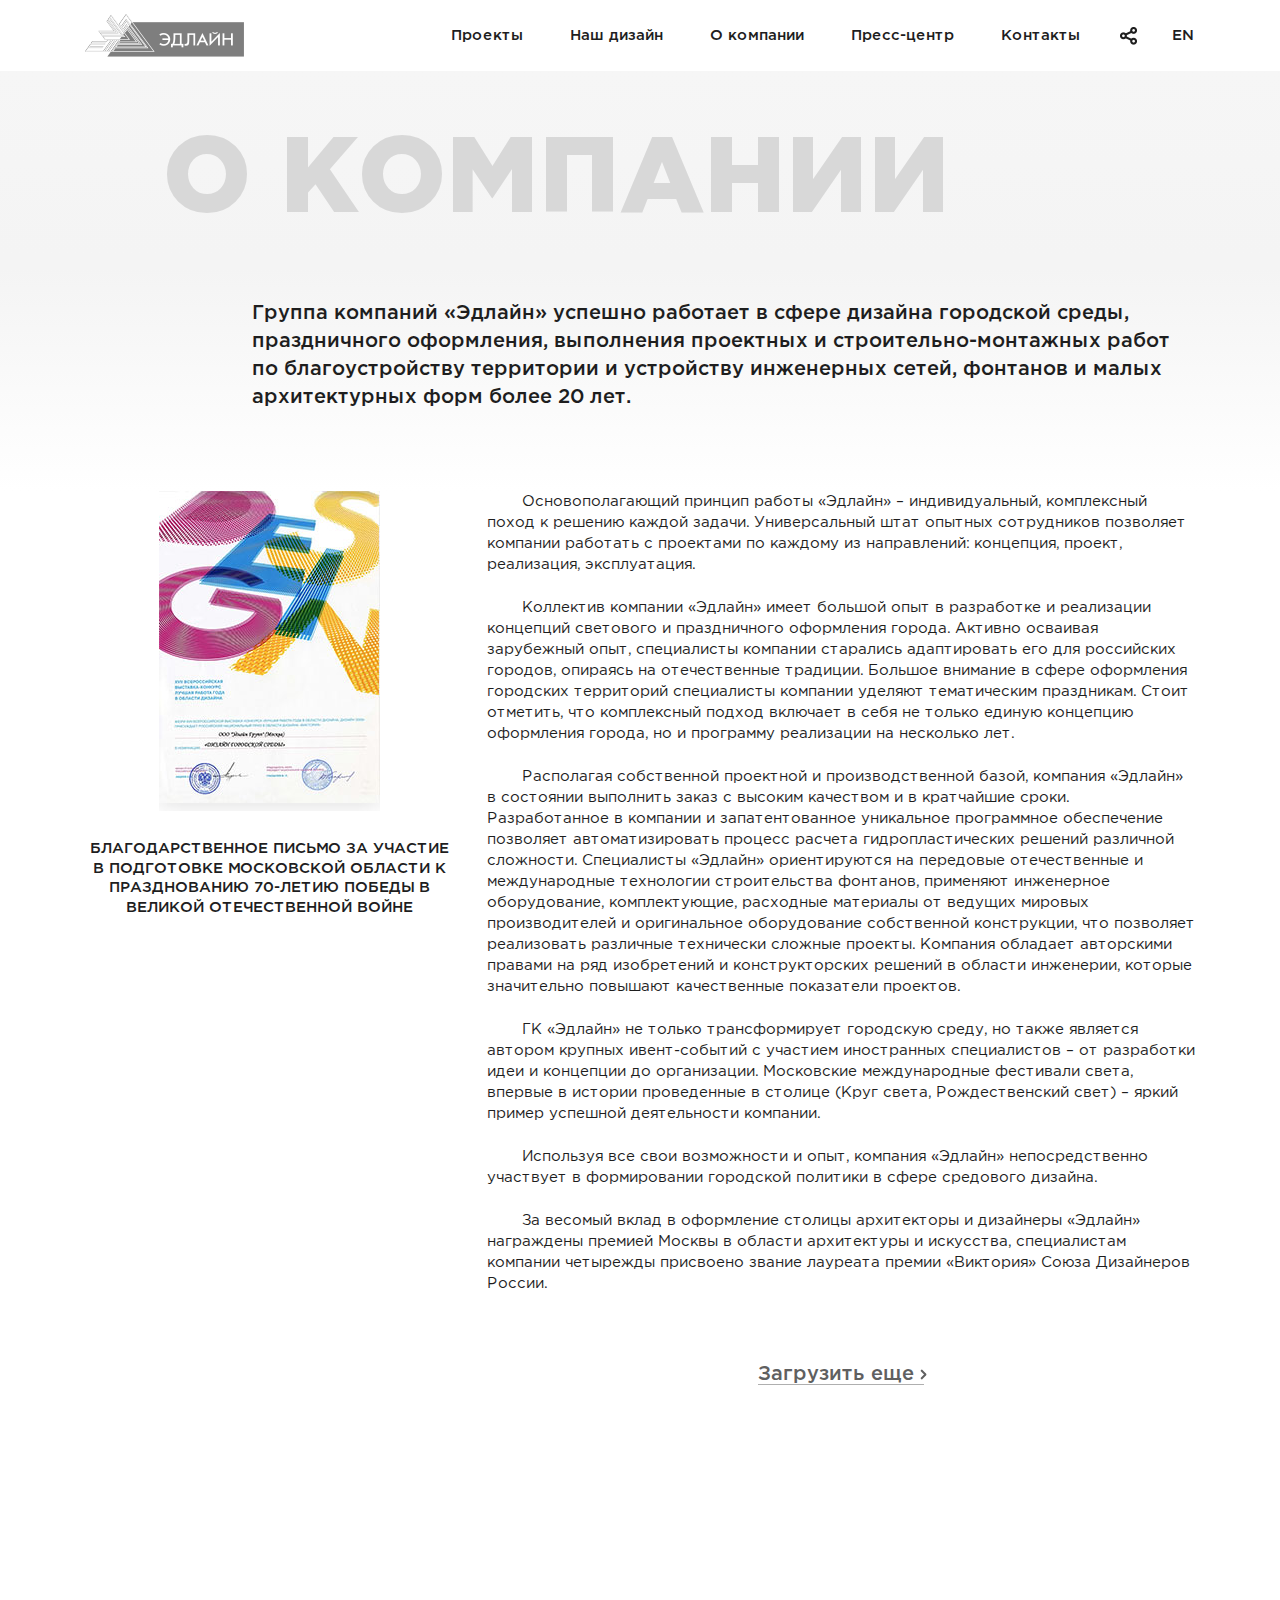
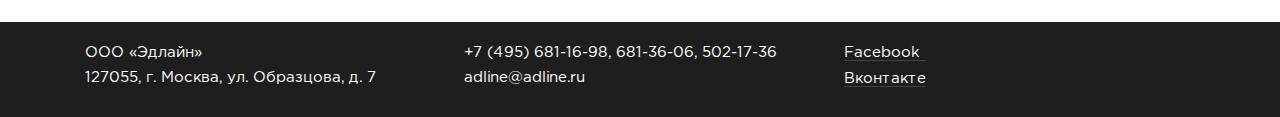
==== commit 62244bd8: "app" ====
--- a/about.html
+++ b/about.html
@@ -9,6 +9,7 @@
     <link rel="stylesheet" href="css/main.css">
   </head>
   <body>
+    <div class="overlay"></div>
     <div class="conteiner">
       <div class="bg"></div>
       <div class="header__drop js-drop">
@@ -16,62 +17,64 @@
       </div>
       <nav class="topline">
         <li class="topline__item"><a class="topline__link" href="projects.html">Проекты</a></li>
-        <li class="topline__item active"><a class="topline__link" href="design.html">Наш дизайн</a></li>
-        <li class="topline__item"><a class="topline__link" href="about.html">О компании</a></li>
-        <li class="topline__item"><a class="topline__link" href="#">Пресс-центр</a></li>
-        <li class="topline__item"><a class="topline__link" href="#">Контакты</a></li>
+        <li class="topline__item"><a class="topline__link" href="design.html">Наш дизайн</a></li>
+        <li class="topline__item active"><a class="topline__link" href="about.html">О компании</a></li>
+        <li class="topline__item"><a class="topline__link" href="press-center.html">Пресс-центр</a></li>
+        <li class="topline__item"><a class="topline__link" href="project.html">Контакты</a></li>
       </nav>
       <header class="header"><a class="header__logo" href="/"></a>
         <div class="header__right">
           <nav class="header__nav">
             <li class="header__nav__item"><a class="header__nav__link" href="projects.html">Проекты</a></li>
-            <li class="header__nav__item active"><a class="header__nav__link" href="design.html">Наш дизайн</a></li>
-            <li class="header__nav__item"><a class="header__nav__link" href="about.html">О компании</a></li>
-            <li class="header__nav__item"><a class="header__nav__link" href="#">Пресс-центр</a></li>
-            <li class="header__nav__item"><a class="header__nav__link" href="#">Контакты</a></li>
+            <li class="header__nav__item"><a class="header__nav__link" href="design.html">Наш дизайн</a></li>
+            <li class="header__nav__item active"><a class="header__nav__link" href="about.html">О компании</a></li>
+            <li class="header__nav__item"><a class="header__nav__link" href="press-center.html">Пресс-центр</a></li>
+            <li class="header__nav__item"><a class="header__nav__link" href="project.html">Контакты</a></li>
           </nav>
           <div class="header__share"></div>
           <div class="header__language"><span>en</span></div>
         </div>
       </header>
-      <div class="content">
-        <article>
-          <div class="overview-top">
-            <div class="window__inner">
-              <div class="overview-top__title">О компании</div>
-              <div class="overview-top__text">Группа компаний «Эдлайн» успешно работает в сфере дизайна городской среды, праздничного оформления, выполнения проектных и строительно-монтажных работ по благоустройству территории и устройству инженерных сетей, фонтанов и малых архитектурных форм более 20 лет.</div>
+      <main class="main">
+        <div class="content">
+          <article>
+            <div class="overview-top">
+              <div class="window__inner">
+                <div class="overview-top__title">О компании</div>
+                <div class="overview-top__text">Группа компаний «Эдлайн» успешно работает в сфере дизайна городской среды, праздничного оформления, выполнения проектных и строительно-монтажных работ по благоустройству территории и устройству инженерных сетей, фонтанов и малых архитектурных форм более 20 лет.</div>
+              </div>
             </div>
-          </div>
-          <div class="stick window__inner">
-            <div class="stick__left">
-              <div class="stick__left__inner js-slick">
-                <div class="simple-slider-two">
-                  <div class="simple-slider-two__wrap js-slider">
-                    <div class="simple-slider-two__list"><span class="simple-slider-two__inner"><img class="simple-slider-two__image" src="image/simple-slide-1.jpg"><span class="simple-slider-two__link js-slider-link-left" href="#"><i class="icon-chevron-left"></i></span><span class="simple-slider-two__link js-slider-link-right" href="#"><i class="icon-chevron-right"></i></span></span>
-                      <div class="simple-slider-two__title">Благодарственное письмо за участие в подготовке московской области к празднованию 70-летию победы в Великой отечественной войне</div>
-                    </div>
-                    <div class="simple-slider-two__list"><span class="simple-slider-two__inner"><img class="simple-slider-two__image" src="image/simple-slide-2.jpg"><span class="simple-slider-two__link js-slider-link-left" href="#"><i class="icon-chevron-left"></i></span><span class="simple-slider-two__link js-slider-link-right" href="#"><i class="icon-chevron-right"></i></span></span>
-                      <div class="simple-slider-two__title">Российский национальный приз в области дизайна «Виктория»</div>
-                    </div>
-                    <div class="simple-slider-two__list"><span class="simple-slider-two__inner"><img class="simple-slider-two__image" src="image/simple-slide-3.jpg"><span class="simple-slider-two__link js-slider-link-left" href="#"><i class="icon-chevron-left"></i></span><span class="simple-slider-two__link js-slider-link-right" href="#"><i class="icon-chevron-right"></i></span></span>
-                      <div class="simple-slider-two__title">Национальная премия в области флористики и ландшафтного дизайна «Цветок успеха»</div>
+            <div class="stick window__inner">
+              <div class="stick__left">
+                <div class="stick__left__inner js-slick">
+                  <div class="simple-slider-two">
+                    <div class="simple-slider-two__wrap js-slider">
+                      <div class="simple-slider-two__list"><span class="simple-slider-two__inner"><img class="simple-slider-two__image" src="image/simple-slide-1.jpg"><span class="simple-slider-two__link js-slider-link-left" href="#"><i class="icon-chevron-left"></i></span><span class="simple-slider-two__link js-slider-link-right" href="#"><i class="icon-chevron-right"></i></span></span>
+                        <div class="simple-slider-two__title">Благодарственное письмо за участие в подготовке московской области к празднованию 70-летию победы в Великой отечественной войне</div>
+                      </div>
+                      <div class="simple-slider-two__list"><span class="simple-slider-two__inner"><img class="simple-slider-two__image" src="image/simple-slide-2.jpg"><span class="simple-slider-two__link js-slider-link-left" href="#"><i class="icon-chevron-left"></i></span><span class="simple-slider-two__link js-slider-link-right" href="#"><i class="icon-chevron-right"></i></span></span>
+                        <div class="simple-slider-two__title">Российский национальный приз в области дизайна «Виктория»</div>
+                      </div>
+                      <div class="simple-slider-two__list"><span class="simple-slider-two__inner"><img class="simple-slider-two__image" src="image/simple-slide-3.jpg"><span class="simple-slider-two__link js-slider-link-left" href="#"><i class="icon-chevron-left"></i></span><span class="simple-slider-two__link js-slider-link-right" href="#"><i class="icon-chevron-right"></i></span></span>
+                        <div class="simple-slider-two__title">Национальная премия в области флористики и ландшафтного дизайна «Цветок успеха»</div>
+                      </div>
                     </div>
                   </div>
                 </div>
               </div>
+              <div class="stick__right">
+                <p>Основополагающий принцип работы «Эдлайн» – индивидуальный, комплексный поход к решению каждой задачи. Универсальный штат опытных сотрудников позволяет компании работать с проектами по каждому из направлений: концепция, проект, реализация, эксплуатация.</p>
+                <p>Коллектив компании «Эдлайн» имеет большой опыт в разработке и реализации концепций светового и праздничного оформления города. Активно осваивая зарубежный опыт, специалисты компании старались адаптировать его для российских городов, опираясь на отечественные традиции. Большое внимание в сфере оформления городских территорий специалисты компании уделяют тематическим праздникам. Стоит отметить, что комплексный подход включает в себя не только единую концепцию оформления города, но и программу реализации на несколько лет.</p>
+                <p>Располагая собственной проектной и производственной базой, компания «Эдлайн» в состоянии выполнить заказ с высоким качеством и в кратчайшие сроки. Разработанное в компании и запатентованное уникальное программное обеспечение позволяет автоматизировать процесс расчета гидропластических решений различной сложности. Специалисты «Эдлайн» ориентируются на передовые отечественные и международные технологии строительства фонтанов, применяют инженерное оборудование, комплектующие, расходные материалы от ведущих мировых производителей и оригинальное оборудование собственной конструкции, что позволяет реализовать различные технически сложные проекты. Компания обладает авторскими правами на ряд изобретений и конструкторских решений в области инженерии, которые значительно повышают качественные показатели проектов.</p>
+                <p>ГК «Эдлайн» не только трансформирует городскую среду, но также является автором крупных ивент-событий с участием иностранных специалистов – от разработки идеи и концепции до организации. Московские международные фестивали света, впервые в истории проведенные в столице (Круг света, Рождественский свет) – яркий пример успешной деятельности компании.</p>
+                <p>Используя все свои возможности и опыт, компания «Эдлайн» непосредственно участвует в формировании городской политики в сфере средового дизайна.</p>
+                <p>За весомый вклад в оформление столицы архитекторы и дизайнеры «Эдлайн» награждены премией Москвы в области архитектуры и искусства, специалистам компании четырежды присвоено звание лауреата премии «Виктория» Союза Дизайнеров России.</p>
+                <div class="link-article"><a class="link-article__inner" href="#">Загрузить еще<i class="icon-angle-right-gray"></i></a></div>
+              </div>
             </div>
-            <div class="stick__right">
-              <p>Основополагающий принцип работы «Эдлайн» – индивидуальный, комплексный поход к решению каждой задачи. Универсальный штат опытных сотрудников позволяет компании работать с проектами по каждому из направлений: концепция, проект, реализация, эксплуатация.</p>
-              <p>Коллектив компании «Эдлайн» имеет большой опыт в разработке и реализации концепций светового и праздничного оформления города. Активно осваивая зарубежный опыт, специалисты компании старались адаптировать его для российских городов, опираясь на отечественные традиции. Большое внимание в сфере оформления городских территорий специалисты компании уделяют тематическим праздникам. Стоит отметить, что комплексный подход включает в себя не только единую концепцию оформления города, но и программу реализации на несколько лет.</p>
-              <p>Располагая собственной проектной и производственной базой, компания «Эдлайн» в состоянии выполнить заказ с высоким качеством и в кратчайшие сроки. Разработанное в компании и запатентованное уникальное программное обеспечение позволяет автоматизировать процесс расчета гидропластических решений различной сложности. Специалисты «Эдлайн» ориентируются на передовые отечественные и международные технологии строительства фонтанов, применяют инженерное оборудование, комплектующие, расходные материалы от ведущих мировых производителей и оригинальное оборудование собственной конструкции, что позволяет реализовать различные технически сложные проекты. Компания обладает авторскими правами на ряд изобретений и конструкторских решений в области инженерии, которые значительно повышают качественные показатели проектов.</p>
-              <p>ГК «Эдлайн» не только трансформирует городскую среду, но также является автором крупных ивент-событий с участием иностранных специалистов – от разработки идеи и концепции до организации. Московские международные фестивали света, впервые в истории проведенные в столице (Круг света, Рождественский свет) – яркий пример успешной деятельности компании.</p>
-              <p>Используя все свои возможности и опыт, компания «Эдлайн» непосредственно участвует в формировании городской политики в сфере средового дизайна.</p>
-              <p>За весомый вклад в оформление столицы архитекторы и дизайнеры «Эдлайн» награждены премией Москвы в области архитектуры и искусства, специалистам компании четырежды присвоено звание лауреата премии «Виктория» Союза Дизайнеров России.</p>
-              <div class="link-article"><a class="link-article__inner" href="#">Загрузить еще<i class="icon-angle-right-gray"></i></a></div>
-            </div>
-          </div>
-        </article>
-      </div>
+          </article>
+        </div>
+      </main>
       <footer class="footer">
         <div class="window__inner"><span class="progress wow fadeInLeft" data-wow-offset="70" data-wow-duration="2s" data-wow-delay="1s"></span>
           <div class="footer__top wow fadeIn" data-wow-offset="100" data-wow-delay="1.9s">
--- a/css/main.css
+++ b/css/main.css
@@ -1,2 +1,2 @@
-@-webkit-keyframes bounce{0%,20%,50%,80%,to{-webkit-transform:translateY(0);transform:translateY(0)}40%{-webkit-transform:translateY(-30px);transform:translateY(-30px)}60%{-webkit-transform:translateY(-15px);transform:translateY(-15px)}}@keyframes bounce{0%,20%,50%,80%,to{-webkit-transform:translateY(0);-ms-transform:translateY(0);transform:translateY(0)}40%{-webkit-transform:translateY(-30px);-ms-transform:translateY(-30px);transform:translateY(-30px)}60%{-webkit-transform:translateY(-15px);-ms-transform:translateY(-15px);transform:translateY(-15px)}}@-webkit-keyframes flash{0%,50%,to{opacity:1}25%,75%{opacity:0}}@keyframes flash{0%,50%,to{opacity:1}25%,75%{opacity:0}}@-webkit-keyframes pulse{0%,to{-webkit-transform:scale(1);transform:scale(1)}50%{-webkit-transform:scale(1.1);transform:scale(1.1)}}@keyframes pulse{0%,to{-webkit-transform:scale(1);-ms-transform:scale(1);transform:scale(1)}50%{-webkit-transform:scale(1.1);-ms-transform:scale(1.1);transform:scale(1.1)}}@-webkit-keyframes shake{0%,to{-webkit-transform:translateX(0);transform:translateX(0)}10%,30%,50%,70%,90%{-webkit-transform:translateX(-10px);transform:translateX(-10px)}20%,40%,60%,80%{-webkit-transform:translateX(10px);transform:translateX(10px)}}@keyframes shake{0%,to{-webkit-transform:translateX(0);-ms-transform:translateX(0);transform:translateX(0)}10%,30%,50%,70%,90%{-webkit-transform:translateX(-10px);-ms-transform:translateX(-10px);transform:translateX(-10px)}20%,40%,60%,80%{-webkit-transform:translateX(10px);-ms-transform:translateX(10px);transform:translateX(10px)}}@-webkit-keyframes swing{20%{-webkit-transform:rotate(15deg);transform:rotate(15deg)}40%{-webkit-transform:rotate(-10deg);transform:rotate(-10deg)}60%{-webkit-transform:rotate(5deg);transform:rotate(5deg)}80%{-webkit-transform:rotate(-5deg);transform:rotate(-5deg)}to{-webkit-transform:rotate(0deg);transform:rotate(0deg)}}@keyframes swing{20%{-webkit-transform:rotate(15deg);-ms-transform:rotate(15deg);transform:rotate(15deg)}40%{-webkit-transform:rotate(-10deg);-ms-transform:rotate(-10deg);transform:rotate(-10deg)}60%{-webkit-transform:rotate(5deg);-ms-transform:rotate(5deg);transform:rotate(5deg)}80%{-webkit-transform:rotate(-5deg);-ms-transform:rotate(-5deg);transform:rotate(-5deg)}to{-webkit-transform:rotate(0deg);-ms-transform:rotate(0deg);transform:rotate(0deg)}}@-webkit-keyframes tada{0%{-webkit-transform:scale(1);transform:scale(1)}10%,20%{-webkit-transform:scale(.9) rotate(-3deg);transform:scale(.9) rotate(-3deg)}30%,50%,70%,90%{-webkit-transform:scale(1.1) rotate(3deg);transform:scale(1.1) rotate(3deg)}40%,60%,80%{-webkit-transform:scale(1.1) rotate(-3deg);transform:scale(1.1) rotate(-3deg)}to{-webkit-transform:scale(1) rotate(0);transform:scale(1) rotate(0)}}@keyframes tada{0%{-webkit-transform:scale(1);-ms-transform:scale(1);transform:scale(1)}10%,20%{-webkit-transform:scale(.9) rotate(-3deg);-ms-transform:scale(.9) rotate(-3deg);transform:scale(.9) rotate(-3deg)}30%,50%,70%,90%{-webkit-transform:scale(1.1) rotate(3deg);-ms-transform:scale(1.1) rotate(3deg);transform:scale(1.1) rotate(3deg)}40%,60%,80%{-webkit-transform:scale(1.1) rotate(-3deg);-ms-transform:scale(1.1) rotate(-3deg);transform:scale(1.1) rotate(-3deg)}to{-webkit-transform:scale(1) rotate(0);-ms-transform:scale(1) rotate(0);transform:scale(1) rotate(0)}}@-webkit-keyframes wobble{0%,to{-webkit-transform:translateX(0%);transform:translateX(0%)}15%{-webkit-transform:translateX(-25%) rotate(-5deg);transform:translateX(-25%) rotate(-5deg)}30%{-webkit-transform:translateX(20%) rotate(3deg);transform:translateX(20%) rotate(3deg)}45%{-webkit-transform:translateX(-15%) rotate(-3deg);transform:translateX(-15%) rotate(-3deg)}60%{-webkit-transform:translateX(10%) rotate(2deg);transform:translateX(10%) rotate(2deg)}75%{-webkit-transform:translateX(-5%) rotate(-1deg);transform:translateX(-5%) rotate(-1deg)}}@keyframes wobble{0%,to{-webkit-transform:translateX(0%);-ms-transform:translateX(0%);transform:translateX(0%)}15%{-webkit-transform:translateX(-25%) rotate(-5deg);-ms-transform:translateX(-25%) rotate(-5deg);transform:translateX(-25%) rotate(-5deg)}30%{-webkit-transform:translateX(20%) rotate(3deg);-ms-transform:translateX(20%) rotate(3deg);transform:translateX(20%) rotate(3deg)}45%{-webkit-transform:translateX(-15%) rotate(-3deg);-ms-transform:translateX(-15%) rotate(-3deg);transform:translateX(-15%) rotate(-3deg)}60%{-webkit-transform:translateX(10%) rotate(2deg);-ms-transform:translateX(10%) rotate(2deg);transform:translateX(10%) rotate(2deg)}75%{-webkit-transform:translateX(-5%) rotate(-1deg);-ms-transform:translateX(-5%) rotate(-1deg);transform:translateX(-5%) rotate(-1deg)}}@-webkit-keyframes bounceIn{0%{opacity:0;-webkit-transform:scale(.3);transform:scale(.3)}50%{opacity:1;-webkit-transform:scale(1.05);transform:scale(1.05)}70%{-webkit-transform:scale(.9);transform:scale(.9)}to{-webkit-transform:scale(1);transform:scale(1)}}@keyframes bounceIn{0%{opacity:0;-webkit-transform:scale(.3);-ms-transform:scale(.3);transform:scale(.3)}50%{opacity:1;-webkit-transform:scale(1.05);-ms-transform:scale(1.05);transform:scale(1.05)}70%{-webkit-transform:scale(.9);-ms-transform:scale(.9);transform:scale(.9)}to{-webkit-transform:scale(1);-ms-transform:scale(1);transform:scale(1)}}@-webkit-keyframes bounceInDown{0%{opacity:0;-webkit-transform:translateY(-2000px);transform:translateY(-2000px)}60%{opacity:1;-webkit-transform:translateY(30px);transform:translateY(30px)}80%{-webkit-transform:translateY(-10px);transform:translateY(-10px)}to{-webkit-transform:translateY(0);transform:translateY(0)}}@keyframes bounceInDown{0%{opacity:0;-webkit-transform:translateY(-2000px);-ms-transform:translateY(-2000px);transform:translateY(-2000px)}60%{opacity:1;-webkit-transform:translateY(30px);-ms-transform:translateY(30px);transform:translateY(30px)}80%{-webkit-transform:translateY(-10px);-ms-transform:translateY(-10px);transform:translateY(-10px)}to{-webkit-transform:translateY(0);-ms-transform:translateY(0);transform:translateY(0)}}@-webkit-keyframes bounceInLeft{0%{opacity:0;-webkit-transform:translateX(-2000px);transform:translateX(-2000px)}60%{opacity:1;-webkit-transform:translateX(30px);transform:translateX(30px)}80%{-webkit-transform:translateX(-10px);transform:translateX(-10px)}to{-webkit-transform:translateX(0);transform:translateX(0)}}@keyframes bounceInLeft{0%{opacity:0;-webkit-transform:translateX(-2000px);-ms-transform:translateX(-2000px);transform:translateX(-2000px)}60%{opacity:1;-webkit-transform:translateX(30px);-ms-transform:translateX(30px);transform:translateX(30px)}80%{-webkit-transform:translateX(-10px);-ms-transform:translateX(-10px);transform:translateX(-10px)}to{-webkit-transform:translateX(0);-ms-transform:translateX(0);transform:translateX(0)}}@-webkit-keyframes bounceInRight{0%{opacity:0;-webkit-transform:translateX(2000px);transform:translateX(2000px)}60%{opacity:1;-webkit-transform:translateX(-30px);transform:translateX(-30px)}80%{-webkit-transform:translateX(10px);transform:translateX(10px)}to{-webkit-transform:translateX(0);transform:translateX(0)}}@keyframes bounceInRight{0%{opacity:0;-webkit-transform:translateX(2000px);-ms-transform:translateX(2000px);transform:translateX(2000px)}60%{opacity:1;-webkit-transform:translateX(-30px);-ms-transform:translateX(-30px);transform:translateX(-30px)}80%{-webkit-transform:translateX(10px);-ms-transform:translateX(10px);transform:translateX(10px)}to{-webkit-transform:translateX(0);-ms-transform:translateX(0);transform:translateX(0)}}@-webkit-keyframes bounceInUp{0%{opacity:0;-webkit-transform:translateY(2000px);transform:translateY(2000px)}60%{opacity:1;-webkit-transform:translateY(-30px);transform:translateY(-30px)}80%{-webkit-transform:translateY(10px);transform:translateY(10px)}to{-webkit-transform:translateY(0);transform:translateY(0)}}@keyframes bounceInUp{0%{opacity:0;-webkit-transform:translateY(2000px);-ms-transform:translateY(2000px);transform:translateY(2000px)}60%{opacity:1;-webkit-transform:translateY(-30px);-ms-transform:translateY(-30px);transform:translateY(-30px)}80%{-webkit-transform:translateY(10px);-ms-transform:translateY(10px);transform:translateY(10px)}to{-webkit-transform:translateY(0);-ms-transform:translateY(0);transform:translateY(0)}}@-webkit-keyframes bounceOut{0%{-webkit-transform:scale(1);transform:scale(1)}25%{-webkit-transform:scale(.95);transform:scale(.95)}50%{opacity:1;-webkit-transform:scale(1.1);transform:scale(1.1)}to{opacity:0;-webkit-transform:scale(.3);transform:scale(.3)}}@keyframes bounceOut{0%{-webkit-transform:scale(1);-ms-transform:scale(1);transform:scale(1)}25%{-webkit-transform:scale(.95);-ms-transform:scale(.95);transform:scale(.95)}50%{opacity:1;-webkit-transform:scale(1.1);-ms-transform:scale(1.1);transform:scale(1.1)}to{opacity:0;-webkit-transform:scale(.3);-ms-transform:scale(.3);transform:scale(.3)}}@-webkit-keyframes bounceOutDown{0%{-webkit-transform:translateY(0);transform:translateY(0)}20%{opacity:1;-webkit-transform:translateY(-20px);transform:translateY(-20px)}to{opacity:0;-webkit-transform:translateY(2000px);transform:translateY(2000px)}}@keyframes bounceOutDown{0%{-webkit-transform:translateY(0);-ms-transform:translateY(0);transform:translateY(0)}20%{opacity:1;-webkit-transform:translateY(-20px);-ms-transform:translateY(-20px);transform:translateY(-20px)}to{opacity:0;-webkit-transform:translateY(2000px);-ms-transform:translateY(2000px);transform:translateY(2000px)}}@-webkit-keyframes bounceOutLeft{0%{-webkit-transform:translateX(0);transform:translateX(0)}20%{opacity:1;-webkit-transform:translateX(20px);transform:translateX(20px)}to{opacity:0;-webkit-transform:translateX(-2000px);transform:translateX(-2000px)}}@keyframes bounceOutLeft{0%{-webkit-transform:translateX(0);-ms-transform:translateX(0);transform:translateX(0)}20%{opacity:1;-webkit-transform:translateX(20px);-ms-transform:translateX(20px);transform:translateX(20px)}to{opacity:0;-webkit-transform:translateX(-2000px);-ms-transform:translateX(-2000px);transform:translateX(-2000px)}}@-webkit-keyframes bounceOutRight{0%{-webkit-transform:translateX(0);transform:translateX(0)}20%{opacity:1;-webkit-transform:translateX(-20px);transform:translateX(-20px)}to{opacity:0;-webkit-transform:translateX(2000px);transform:translateX(2000px)}}@keyframes bounceOutRight{0%{-webkit-transform:translateX(0);-ms-transform:translateX(0);transform:translateX(0)}20%{opacity:1;-webkit-transform:translateX(-20px);-ms-transform:translateX(-20px);transform:translateX(-20px)}to{opacity:0;-webkit-transform:translateX(2000px);-ms-transform:translateX(2000px);transform:translateX(2000px)}}@-webkit-keyframes bounceOutUp{0%{-webkit-transform:translateY(0);transform:translateY(0)}20%{opacity:1;-webkit-transform:translateY(20px);transform:translateY(20px)}to{opacity:0;-webkit-transform:translateY(-2000px);transform:translateY(-2000px)}}@keyframes bounceOutUp{0%{-webkit-transform:translateY(0);-ms-transform:translateY(0);transform:translateY(0)}20%{opacity:1;-webkit-transform:translateY(20px);-ms-transform:translateY(20px);transform:translateY(20px)}to{opacity:0;-webkit-transform:translateY(-2000px);-ms-transform:translateY(-2000px);transform:translateY(-2000px)}}@-webkit-keyframes fadeIn{0%{opacity:0}to{opacity:1}}@keyframes fadeIn{0%{opacity:0}to{opacity:1}}@-webkit-keyframes fadeInDown{0%{opacity:0;-webkit-transform:translateY(-20px);transform:translateY(-20px)}to{opacity:1;-webkit-transform:translateY(0);transform:translateY(0)}}@keyframes fadeInDown{0%{opacity:0;-webkit-transform:translateY(-20px);-ms-transform:translateY(-20px);transform:translateY(-20px)}to{opacity:1;-webkit-transform:translateY(0);-ms-transform:translateY(0);transform:translateY(0)}}@-webkit-keyframes fadeInDownBig{0%{opacity:0;-webkit-transform:translateY(-2000px);transform:translateY(-2000px)}to{opacity:1;-webkit-transform:translateY(0);transform:translateY(0)}}@keyframes fadeInDownBig{0%{opacity:0;-webkit-transform:translateY(-2000px);-ms-transform:translateY(-2000px);transform:translateY(-2000px)}to{opacity:1;-webkit-transform:translateY(0);-ms-transform:translateY(0);transform:translateY(0)}}@-webkit-keyframes fadeInLeft{0%{width:0}to{width:100%}}@keyframes fadeInLeft{0%{width:0}to{width:100%}}@-webkit-keyframes fadeInLeftBig{0%{opacity:0;-webkit-transform:translateX(-2000px);transform:translateX(-2000px)}to{opacity:1;-webkit-transform:translateX(0);transform:translateX(0)}}@keyframes fadeInLeftBig{0%{opacity:0;-webkit-transform:translateX(-2000px);-ms-transform:translateX(-2000px);transform:translateX(-2000px)}to{opacity:1;-webkit-transform:translateX(0);-ms-transform:translateX(0);transform:translateX(0)}}@-webkit-keyframes fadeInRight{0%{opacity:0;-webkit-transform:translateX(20px);transform:translateX(20px)}to{opacity:1;-webkit-transform:translateX(0);transform:translateX(0)}}@keyframes fadeInRight{0%{opacity:0;-webkit-transform:translateX(20px);-ms-transform:translateX(20px);transform:translateX(20px)}to{opacity:1;-webkit-transform:translateX(0);-ms-transform:translateX(0);transform:translateX(0)}}@-webkit-keyframes fadeInRightBig{0%{opacity:0;-webkit-transform:translateX(2000px);transform:translateX(2000px)}to{opacity:1;-webkit-transform:translateX(0);transform:translateX(0)}}@keyframes fadeInRightBig{0%{opacity:0;-webkit-transform:translateX(2000px);-ms-transform:translateX(2000px);transform:translateX(2000px)}to{opacity:1;-webkit-transform:translateX(0);-ms-transform:translateX(0);transform:translateX(0)}}@-webkit-keyframes fadeInUp{0%{opacity:0;-webkit-transform:translateY(20px);transform:translateY(20px)}to{opacity:1;-webkit-transform:translateY(0);transform:translateY(0)}}@keyframes fadeInUp{0%{opacity:0;-webkit-transform:translateY(20px);-ms-transform:translateY(20px);transform:translateY(20px)}to{opacity:1;-webkit-transform:translateY(0);-ms-transform:translateY(0);transform:translateY(0)}}@-webkit-keyframes fadeInUpBig{0%{opacity:0;-webkit-transform:translateY(2000px);transform:translateY(2000px)}to{opacity:1;-webkit-transform:translateY(0);transform:translateY(0)}}@keyframes fadeInUpBig{0%{opacity:0;-webkit-transform:translateY(2000px);-ms-transform:translateY(2000px);transform:translateY(2000px)}to{opacity:1;-webkit-transform:translateY(0);-ms-transform:translateY(0);transform:translateY(0)}}@-webkit-keyframes fadeOut{0%{opacity:1}to{opacity:0}}@keyframes fadeOut{0%{opacity:1}to{opacity:0}}@-webkit-keyframes fadeOutDown{0%{opacity:1;-webkit-transform:translateY(0);transform:translateY(0)}to{opacity:0;-webkit-transform:translateY(20px);transform:translateY(20px)}}@keyframes fadeOutDown{0%{opacity:1;-webkit-transform:translateY(0);-ms-transform:translateY(0);transform:translateY(0)}to{opacity:0;-webkit-transform:translateY(20px);-ms-transform:translateY(20px);transform:translateY(20px)}}@-webkit-keyframes fadeOutDownBig{0%{opacity:1;-webkit-transform:translateY(0);transform:translateY(0)}to{opacity:0;-webkit-transform:translateY(2000px);transform:translateY(2000px)}}@keyframes fadeOutDownBig{0%{opacity:1;-webkit-transform:translateY(0);-ms-transform:translateY(0);transform:translateY(0)}to{opacity:0;-webkit-transform:translateY(2000px);-ms-transform:translateY(2000px);transform:translateY(2000px)}}@-webkit-keyframes fadeOutLeft{0%{opacity:1;-webkit-transform:translateX(0);transform:translateX(0)}to{opacity:0;-webkit-transform:translateX(-20px);transform:translateX(-20px)}}@keyframes fadeOutLeft{0%{opacity:1;-webkit-transform:translateX(0);-ms-transform:translateX(0);transform:translateX(0)}to{opacity:0;-webkit-transform:translateX(-20px);-ms-transform:translateX(-20px);transform:translateX(-20px)}}@-webkit-keyframes fadeOutLeftBig{0%{opacity:1;-webkit-transform:translateX(0);transform:translateX(0)}to{opacity:0;-webkit-transform:translateX(-2000px);transform:translateX(-2000px)}}@keyframes fadeOutLeftBig{0%{opacity:1;-webkit-transform:translateX(0);-ms-transform:translateX(0);transform:translateX(0)}to{opacity:0;-webkit-transform:translateX(-2000px);-ms-transform:translateX(-2000px);transform:translateX(-2000px)}}@-webkit-keyframes fadeOutRight{0%{opacity:1;-webkit-transform:translateX(0);transform:translateX(0)}to{opacity:0;-webkit-transform:translateX(20px);transform:translateX(20px)}}@keyframes fadeOutRight{0%{opacity:1;-webkit-transform:translateX(0);-ms-transform:translateX(0);transform:translateX(0)}to{opacity:0;-webkit-transform:translateX(20px);-ms-transform:translateX(20px);transform:translateX(20px)}}@-webkit-keyframes fadeOutRightBig{0%{opacity:1;-webkit-transform:translateX(0);transform:translateX(0)}to{opacity:0;-webkit-transform:translateX(2000px);transform:translateX(2000px)}}@keyframes fadeOutRightBig{0%{opacity:1;-webkit-transform:translateX(0);-ms-transform:translateX(0);transform:translateX(0)}to{opacity:0;-webkit-transform:translateX(2000px);-ms-transform:translateX(2000px);transform:translateX(2000px)}}@-webkit-keyframes fadeOutUp{0%{opacity:1;-webkit-transform:translateY(0);transform:translateY(0)}to{opacity:0;-webkit-transform:translateY(-20px);transform:translateY(-20px)}}@keyframes fadeOutUp{0%{opacity:1;-webkit-transform:translateY(0);-ms-transform:translateY(0);transform:translateY(0)}to{opacity:0;-webkit-transform:translateY(-20px);-ms-transform:translateY(-20px);transform:translateY(-20px)}}@-webkit-keyframes fadeOutUpBig{0%{opacity:1;-webkit-transform:translateY(0);transform:translateY(0)}to{opacity:0;-webkit-transform:translateY(-2000px);transform:translateY(-2000px)}}@keyframes fadeOutUpBig{0%{opacity:1;-webkit-transform:translateY(0);-ms-transform:translateY(0);transform:translateY(0)}to{opacity:0;-webkit-transform:translateY(-2000px);-ms-transform:translateY(-2000px);transform:translateY(-2000px)}}@-webkit-keyframes flip{0%{-webkit-transform:perspective(400px) translateZ(0) rotateY(0) scale(1);transform:perspective(400px) translateZ(0) rotateY(0) scale(1);-webkit-animation-timing-function:ease-out;animation-timing-function:ease-out}40%{-webkit-transform:perspective(400px) translateZ(150px) rotateY(170deg) scale(1);transform:perspective(400px) translateZ(150px) rotateY(170deg) scale(1);-webkit-animation-timing-function:ease-out;animation-timing-function:ease-out}50%{-webkit-transform:perspective(400px) translateZ(150px) rotateY(190deg) scale(1);transform:perspective(400px) translateZ(150px) rotateY(190deg) scale(1);-webkit-animation-timing-function:ease-in;animation-timing-function:ease-in}80%{-webkit-transform:perspective(400px) translateZ(0) rotateY(360deg) scale(.95);transform:perspective(400px) translateZ(0) rotateY(360deg) scale(.95);-webkit-animation-timing-function:ease-in;animation-timing-function:ease-in}to{-webkit-transform:perspective(400px) translateZ(0) rotateY(360deg) scale(1);transform:perspective(400px) translateZ(0) rotateY(360deg) scale(1);-webkit-animation-timing-function:ease-in;animation-timing-function:ease-in}}@keyframes flip{0%{-webkit-transform:perspective(400px) translateZ(0) rotateY(0) scale(1);-ms-transform:perspective(400px) translateZ(0) rotateY(0) scale(1);transform:perspective(400px) translateZ(0) rotateY(0) scale(1);-webkit-animation-timing-function:ease-out;animation-timing-function:ease-out}40%{-webkit-transform:perspective(400px) translateZ(150px) rotateY(170deg) scale(1);-ms-transform:perspective(400px) translateZ(150px) rotateY(170deg) scale(1);transform:perspective(400px) translateZ(150px) rotateY(170deg) scale(1);-webkit-animation-timing-function:ease-out;animation-timing-function:ease-out}50%{-webkit-transform:perspective(400px) translateZ(150px) rotateY(190deg) scale(1);-ms-transform:perspective(400px) translateZ(150px) rotateY(190deg) scale(1);transform:perspective(400px) translateZ(150px) rotateY(190deg) scale(1);-webkit-animation-timing-function:ease-in;animation-timing-function:ease-in}80%{-webkit-transform:perspective(400px) translateZ(0) rotateY(360deg) scale(.95);-ms-transform:perspective(400px) translateZ(0) rotateY(360deg) scale(.95);transform:perspective(400px) translateZ(0) rotateY(360deg) scale(.95);-webkit-animation-timing-function:ease-in;animation-timing-function:ease-in}to{-webkit-transform:perspective(400px) translateZ(0) rotateY(360deg) scale(1);-ms-transform:perspective(400px) translateZ(0) rotateY(360deg) scale(1);transform:perspective(400px) translateZ(0) rotateY(360deg) scale(1);-webkit-animation-timing-function:ease-in;animation-timing-function:ease-in}}@-webkit-keyframes flipInX{0%{-webkit-transform:perspective(400px) rotateX(90deg);transform:perspective(400px) rotateX(90deg);opacity:0}40%{-webkit-transform:perspective(400px) rotateX(-10deg);transform:perspective(400px) rotateX(-10deg)}70%{-webkit-transform:perspective(400px) rotateX(10deg);transform:perspective(400px) rotateX(10deg)}to{-webkit-transform:perspective(400px) rotateX(0deg);transform:perspective(400px) rotateX(0deg);opacity:1}}@keyframes flipInX{0%{-webkit-transform:perspective(400px) rotateX(90deg);-ms-transform:perspective(400px) rotateX(90deg);transform:perspective(400px) rotateX(90deg);opacity:0}40%{-webkit-transform:perspective(400px) rotateX(-10deg);-ms-transform:perspective(400px) rotateX(-10deg);transform:perspective(400px) rotateX(-10deg)}70%{-webkit-transform:perspective(400px) rotateX(10deg);-ms-transform:perspective(400px) rotateX(10deg);transform:perspective(400px) rotateX(10deg)}to{-webkit-transform:perspective(400px) rotateX(0deg);-ms-transform:perspective(400px) rotateX(0deg);transform:perspective(400px) rotateX(0deg);opacity:1}}@-webkit-keyframes flipInY{0%{-webkit-transform:perspective(400px) rotateY(90deg);transform:perspective(400px) rotateY(90deg);opacity:0}40%{-webkit-transform:perspective(400px) rotateY(-10deg);transform:perspective(400px) rotateY(-10deg)}70%{-webkit-transform:perspective(400px) rotateY(10deg);transform:perspective(400px) rotateY(10deg)}to{-webkit-transform:perspective(400px) rotateY(0deg);transform:perspective(400px) rotateY(0deg);opacity:1}}@keyframes flipInY{0%{-webkit-transform:perspective(400px) rotateY(90deg);-ms-transform:perspective(400px) rotateY(90deg);transform:perspective(400px) rotateY(90deg);opacity:0}40%{-webkit-transform:perspective(400px) rotateY(-10deg);-ms-transform:perspective(400px) rotateY(-10deg);transform:perspective(400px) rotateY(-10deg)}70%{-webkit-transform:perspective(400px) rotateY(10deg);-ms-transform:perspective(400px) rotateY(10deg);transform:perspective(400px) rotateY(10deg)}to{-webkit-transform:perspective(400px) rotateY(0deg);-ms-transform:perspective(400px) rotateY(0deg);transform:perspective(400px) rotateY(0deg);opacity:1}}@-webkit-keyframes flipOutX{0%{-webkit-transform:perspective(400px) rotateX(0deg);transform:perspective(400px) rotateX(0deg);opacity:1}to{-webkit-transform:perspective(400px) rotateX(90deg);transform:perspective(400px) rotateX(90deg);opacity:0}}@keyframes flipOutX{0%{-webkit-transform:perspective(400px) rotateX(0deg);-ms-transform:perspective(400px) rotateX(0deg);transform:perspective(400px) rotateX(0deg);opacity:1}to{-webkit-transform:perspective(400px) rotateX(90deg);-ms-transform:perspective(400px) rotateX(90deg);transform:perspective(400px) rotateX(90deg);opacity:0}}@-webkit-keyframes flipOutY{0%{-webkit-transform:perspective(400px) rotateY(0deg);transform:perspective(400px) rotateY(0deg);opacity:1}to{-webkit-transform:perspective(400px) rotateY(90deg);transform:perspective(400px) rotateY(90deg);opacity:0}}@keyframes flipOutY{0%{-webkit-transform:perspective(400px) rotateY(0deg);-ms-transform:perspective(400px) rotateY(0deg);transform:perspective(400px) rotateY(0deg);opacity:1}to{-webkit-transform:perspective(400px) rotateY(90deg);-ms-transform:perspective(400px) rotateY(90deg);transform:perspective(400px) rotateY(90deg);opacity:0}}@-webkit-keyframes lightSpeedIn{0%{-webkit-transform:translateX(100%) skewX(-30deg);transform:translateX(100%) skewX(-30deg);opacity:0}60%{-webkit-transform:translateX(-20%) skewX(30deg);transform:translateX(-20%) skewX(30deg);opacity:1}80%{-webkit-transform:translateX(0%) skewX(-15deg);transform:translateX(0%) skewX(-15deg);opacity:1}to{-webkit-transform:translateX(0%) skewX(0deg);transform:translateX(0%) skewX(0deg);opacity:1}}@keyframes lightSpeedIn{0%{-webkit-transform:translateX(100%) skewX(-30deg);-ms-transform:translateX(100%) skewX(-30deg);transform:translateX(100%) skewX(-30deg);opacity:0}60%{-webkit-transform:translateX(-20%) skewX(30deg);-ms-transform:translateX(-20%) skewX(30deg);transform:translateX(-20%) skewX(30deg);opacity:1}80%{-webkit-transform:translateX(0%) skewX(-15deg);-ms-transform:translateX(0%) skewX(-15deg);transform:translateX(0%) skewX(-15deg);opacity:1}to{-webkit-transform:translateX(0%) skewX(0deg);-ms-transform:translateX(0%) skewX(0deg);transform:translateX(0%) skewX(0deg);opacity:1}}@-webkit-keyframes lightSpeedOut{0%{-webkit-transform:translateX(0%) skewX(0deg);transform:translateX(0%) skewX(0deg);opacity:1}to{-webkit-transform:translateX(100%) skewX(-30deg);transform:translateX(100%) skewX(-30deg);opacity:0}}@keyframes lightSpeedOut{0%{-webkit-transform:translateX(0%) skewX(0deg);-ms-transform:translateX(0%) skewX(0deg);transform:translateX(0%) skewX(0deg);opacity:1}to{-webkit-transform:translateX(100%) skewX(-30deg);-ms-transform:translateX(100%) skewX(-30deg);transform:translateX(100%) skewX(-30deg);opacity:0}}@-webkit-keyframes rotateIn{0%{-webkit-transform-origin:center center;transform-origin:center center;-webkit-transform:rotate(-200deg);transform:rotate(-200deg);opacity:0}to{-webkit-transform-origin:center center;transform-origin:center center;-webkit-transform:rotate(0);transform:rotate(0);opacity:1}}@keyframes rotateIn{0%{-webkit-transform-origin:center center;-ms-transform-origin:center center;transform-origin:center center;-webkit-transform:rotate(-200deg);-ms-transform:rotate(-200deg);transform:rotate(-200deg);opacity:0}to{-webkit-transform-origin:center center;-ms-transform-origin:center center;transform-origin:center center;-webkit-transform:rotate(0);-ms-transform:rotate(0);transform:rotate(0);opacity:1}}@-webkit-keyframes rotateInDownLeft{0%{-webkit-transform-origin:left bottom;transform-origin:left bottom;-webkit-transform:rotate(-90deg);transform:rotate(-90deg);opacity:0}to{-webkit-transform-origin:left bottom;transform-origin:left bottom;-webkit-transform:rotate(0);transform:rotate(0);opacity:1}}@keyframes rotateInDownLeft{0%{-webkit-transform-origin:left bottom;-ms-transform-origin:left bottom;transform-origin:left bottom;-webkit-transform:rotate(-90deg);-ms-transform:rotate(-90deg);transform:rotate(-90deg);opacity:0}to{-webkit-transform-origin:left bottom;-ms-transform-origin:left bottom;transform-origin:left bottom;-webkit-transform:rotate(0);-ms-transform:rotate(0);transform:rotate(0);opacity:1}}@-webkit-keyframes rotateInDownRight{0%{-webkit-transform-origin:right bottom;transform-origin:right bottom;-webkit-transform:rotate(90deg);transform:rotate(90deg);opacity:0}to{-webkit-transform-origin:right bottom;transform-origin:right bottom;-webkit-transform:rotate(0);transform:rotate(0);opacity:1}}@keyframes rotateInDownRight{0%{-webkit-transform-origin:right bottom;-ms-transform-origin:right bottom;transform-origin:right bottom;-webkit-transform:rotate(90deg);-ms-transform:rotate(90deg);transform:rotate(90deg);opacity:0}to{-webkit-transform-origin:right bottom;-ms-transform-origin:right bottom;transform-origin:right bottom;-webkit-transform:rotate(0);-ms-transform:rotate(0);transform:rotate(0);opacity:1}}@-webkit-keyframes rotateInUpLeft{0%{-webkit-transform-origin:left bottom;transform-origin:left bottom;-webkit-transform:rotate(90deg);transform:rotate(90deg);opacity:0}to{-webkit-transform-origin:left bottom;transform-origin:left bottom;-webkit-transform:rotate(0);transform:rotate(0);opacity:1}}@keyframes rotateInUpLeft{0%{-webkit-transform-origin:left bottom;-ms-transform-origin:left bottom;transform-origin:left bottom;-webkit-transform:rotate(90deg);-ms-transform:rotate(90deg);transform:rotate(90deg);opacity:0}to{-webkit-transform-origin:left bottom;-ms-transform-origin:left bottom;transform-origin:left bottom;-webkit-transform:rotate(0);-ms-transform:rotate(0);transform:rotate(0);opacity:1}}@-webkit-keyframes rotateInUpRight{0%{-webkit-transform-origin:right bottom;transform-origin:right bottom;-webkit-transform:rotate(-90deg);transform:rotate(-90deg);opacity:0}to{-webkit-transform-origin:right bottom;transform-origin:right bottom;-webkit-transform:rotate(0);transform:rotate(0);opacity:1}}@keyframes rotateInUpRight{0%{-webkit-transform-origin:right bottom;-ms-transform-origin:right bottom;transform-origin:right bottom;-webkit-transform:rotate(-90deg);-ms-transform:rotate(-90deg);transform:rotate(-90deg);opacity:0}to{-webkit-transform-origin:right bottom;-ms-transform-origin:right bottom;transform-origin:right bottom;-webkit-transform:rotate(0);-ms-transform:rotate(0);transform:rotate(0);opacity:1}}@-webkit-keyframes rotateOut{0%{-webkit-transform-origin:center center;transform-origin:center center;-webkit-transform:rotate(0);transform:rotate(0);opacity:1}to{-webkit-transform-origin:center center;transform-origin:center center;-webkit-transform:rotate(200deg);transform:rotate(200deg);opacity:0}}@keyframes rotateOut{0%{-webkit-transform-origin:center center;-ms-transform-origin:center center;transform-origin:center center;-webkit-transform:rotate(0);-ms-transform:rotate(0);transform:rotate(0);opacity:1}to{-webkit-transform-origin:center center;-ms-transform-origin:center center;transform-origin:center center;-webkit-transform:rotate(200deg);-ms-transform:rotate(200deg);transform:rotate(200deg);opacity:0}}@-webkit-keyframes rotateOutDownLeft{0%{-webkit-transform-origin:left bottom;transform-origin:left bottom;-webkit-transform:rotate(0);transform:rotate(0);opacity:1}to{-webkit-transform-origin:left bottom;transform-origin:left bottom;-webkit-transform:rotate(90deg);transform:rotate(90deg);opacity:0}}@keyframes rotateOutDownLeft{0%{-webkit-transform-origin:left bottom;-ms-transform-origin:left bottom;transform-origin:left bottom;-webkit-transform:rotate(0);-ms-transform:rotate(0);transform:rotate(0);opacity:1}to{-webkit-transform-origin:left bottom;-ms-transform-origin:left bottom;transform-origin:left bottom;-webkit-transform:rotate(90deg);-ms-transform:rotate(90deg);transform:rotate(90deg);opacity:0}}@-webkit-keyframes rotateOutDownRight{0%{-webkit-transform-origin:right bottom;transform-origin:right bottom;-webkit-transform:rotate(0);transform:rotate(0);opacity:1}to{-webkit-transform-origin:right bottom;transform-origin:right bottom;-webkit-transform:rotate(-90deg);transform:rotate(-90deg);opacity:0}}@keyframes rotateOutDownRight{0%{-webkit-transform-origin:right bottom;-ms-transform-origin:right bottom;transform-origin:right bottom;-webkit-transform:rotate(0);-ms-transform:rotate(0);transform:rotate(0);opacity:1}to{-webkit-transform-origin:right bottom;-ms-transform-origin:right bottom;transform-origin:right bottom;-webkit-transform:rotate(-90deg);-ms-transform:rotate(-90deg);transform:rotate(-90deg);opacity:0}}@-webkit-keyframes rotateOutUpLeft{0%{-webkit-transform-origin:left bottom;transform-origin:left bottom;-webkit-transform:rotate(0);transform:rotate(0);opacity:1}to{-webkit-transform-origin:left bottom;transform-origin:left bottom;-webkit-transform:rotate(-90deg);transform:rotate(-90deg);opacity:0}}@keyframes rotateOutUpLeft{0%{-webkit-transform-origin:left bottom;-ms-transform-origin:left bottom;transform-origin:left bottom;-webkit-transform:rotate(0);-ms-transform:rotate(0);transform:rotate(0);opacity:1}to{-webkit-transform-origin:left bottom;-ms-transform-origin:left bottom;transform-origin:left bottom;-webkit-transform:rotate(-90deg);-ms-transform:rotate(-90deg);transform:rotate(-90deg);opacity:0}}@-webkit-keyframes rotateOutUpRight{0%{-webkit-transform-origin:right bottom;transform-origin:right bottom;-webkit-transform:rotate(0);transform:rotate(0);opacity:1}to{-webkit-transform-origin:right bottom;transform-origin:right bottom;-webkit-transform:rotate(90deg);transform:rotate(90deg);opacity:0}}@keyframes rotateOutUpRight{0%{-webkit-transform-origin:right bottom;-ms-transform-origin:right bottom;transform-origin:right bottom;-webkit-transform:rotate(0);-ms-transform:rotate(0);transform:rotate(0);opacity:1}to{-webkit-transform-origin:right bottom;-ms-transform-origin:right bottom;transform-origin:right bottom;-webkit-transform:rotate(90deg);-ms-transform:rotate(90deg);transform:rotate(90deg);opacity:0}}@-webkit-keyframes slideInDown{0%{opacity:0;-webkit-transform:translateY(-2000px);transform:translateY(-2000px)}to{-webkit-transform:translateY(0);transform:translateY(0)}}@keyframes slideInDown{0%{opacity:0;-webkit-transform:translateY(-2000px);-ms-transform:translateY(-2000px);transform:translateY(-2000px)}to{-webkit-transform:translateY(0);-ms-transform:translateY(0);transform:translateY(0)}}@-webkit-keyframes slideInLeft{0%{opacity:0;-webkit-transform:translateX(-2000px);transform:translateX(-2000px)}to{-webkit-transform:translateX(0);transform:translateX(0)}}@keyframes slideInLeft{0%{opacity:0;-webkit-transform:translateX(-2000px);-ms-transform:translateX(-2000px);transform:translateX(-2000px)}to{-webkit-transform:translateX(0);-ms-transform:translateX(0);transform:translateX(0)}}@-webkit-keyframes slideInRight{0%{opacity:0;-webkit-transform:translateX(2000px);transform:translateX(2000px)}to{-webkit-transform:translateX(0);transform:translateX(0)}}@keyframes slideInRight{0%{opacity:0;-webkit-transform:translateX(2000px);-ms-transform:translateX(2000px);transform:translateX(2000px)}to{-webkit-transform:translateX(0);-ms-transform:translateX(0);transform:translateX(0)}}@-webkit-keyframes slideOutLeft{0%{-webkit-transform:translateX(0);transform:translateX(0)}to{opacity:0;-webkit-transform:translateX(-2000px);transform:translateX(-2000px)}}@keyframes slideOutLeft{0%{-webkit-transform:translateX(0);-ms-transform:translateX(0);transform:translateX(0)}to{opacity:0;-webkit-transform:translateX(-2000px);-ms-transform:translateX(-2000px);transform:translateX(-2000px)}}@-webkit-keyframes slideOutRight{0%{-webkit-transform:translateX(0);transform:translateX(0)}to{opacity:0;-webkit-transform:translateX(2000px);transform:translateX(2000px)}}@keyframes slideOutRight{0%{-webkit-transform:translateX(0);-ms-transform:translateX(0);transform:translateX(0)}to{opacity:0;-webkit-transform:translateX(2000px);-ms-transform:translateX(2000px);transform:translateX(2000px)}}@-webkit-keyframes slideOutUp{0%{-webkit-transform:translateY(0);transform:translateY(0)}to{opacity:0;-webkit-transform:translateY(-2000px);transform:translateY(-2000px)}}@keyframes slideOutUp{0%{-webkit-transform:translateY(0);-ms-transform:translateY(0);transform:translateY(0)}to{opacity:0;-webkit-transform:translateY(-2000px);-ms-transform:translateY(-2000px);transform:translateY(-2000px)}}@-webkit-keyframes hinge{0%{-webkit-transform:rotate(0);transform:rotate(0);-webkit-transform-origin:top left;transform-origin:top left;-webkit-animation-timing-function:ease-in-out;animation-timing-function:ease-in-out}20%,60%{-webkit-transform:rotate(80deg);transform:rotate(80deg);-webkit-transform-origin:top left;transform-origin:top left;-webkit-animation-timing-function:ease-in-out;animation-timing-function:ease-in-out}40%{-webkit-transform:rotate(60deg);transform:rotate(60deg);-webkit-transform-origin:top left;transform-origin:top left;-webkit-animation-timing-function:ease-in-out;animation-timing-function:ease-in-out}80%{-webkit-transform:rotate(60deg) translateY(0);transform:rotate(60deg) translateY(0);opacity:1;-webkit-transform-origin:top left;transform-origin:top left;-webkit-animation-timing-function:ease-in-out;animation-timing-function:ease-in-out}to{-webkit-transform:translateY(700px);transform:translateY(700px);opacity:0}}@keyframes hinge{0%{-webkit-transform:rotate(0);-ms-transform:rotate(0);transform:rotate(0);-webkit-transform-origin:top left;-ms-transform-origin:top left;transform-origin:top left;-webkit-animation-timing-function:ease-in-out;animation-timing-function:ease-in-out}20%,60%{-webkit-transform:rotate(80deg);-ms-transform:rotate(80deg);transform:rotate(80deg);-webkit-transform-origin:top left;-ms-transform-origin:top left;transform-origin:top left;-webkit-animation-timing-function:ease-in-out;animation-timing-function:ease-in-out}40%{-webkit-transform:rotate(60deg);-ms-transform:rotate(60deg);transform:rotate(60deg);-webkit-transform-origin:top left;-ms-transform-origin:top left;transform-origin:top left;-webkit-animation-timing-function:ease-in-out;animation-timing-function:ease-in-out}80%{-webkit-transform:rotate(60deg) translateY(0);-ms-transform:rotate(60deg) translateY(0);transform:rotate(60deg) translateY(0);opacity:1;-webkit-transform-origin:top left;-ms-transform-origin:top left;transform-origin:top left;-webkit-animation-timing-function:ease-in-out;animation-timing-function:ease-in-out}to{-webkit-transform:translateY(700px);-ms-transform:translateY(700px);transform:translateY(700px);opacity:0}}@-webkit-keyframes rollIn{0%{opacity:0;-webkit-transform:translateX(-100%) rotate(-120deg);transform:translateX(-100%) rotate(-120deg)}to{opacity:1;-webkit-transform:translateX(0) rotate(0deg);transform:translateX(0) rotate(0deg)}}@keyframes rollIn{0%{opacity:0;-webkit-transform:translateX(-100%) rotate(-120deg);-ms-transform:translateX(-100%) rotate(-120deg);transform:translateX(-100%) rotate(-120deg)}to{opacity:1;-webkit-transform:translateX(0) rotate(0deg);-ms-transform:translateX(0) rotate(0deg);transform:translateX(0) rotate(0deg)}}@-webkit-keyframes rollOut{0%{opacity:1;-webkit-transform:translateX(0) rotate(0deg);transform:translateX(0) rotate(0deg)}to{opacity:0;-webkit-transform:translateX(100%) rotate(120deg);transform:translateX(100%) rotate(120deg)}}@keyframes rollOut{0%{opacity:1;-webkit-transform:translateX(0) rotate(0deg);-ms-transform:translateX(0) rotate(0deg);transform:translateX(0) rotate(0deg)}to{opacity:0;-webkit-transform:translateX(100%) rotate(120deg);-ms-transform:translateX(100%) rotate(120deg);transform:translateX(100%) rotate(120deg)}}@-webkit-keyframes bg{0%{-webkit-transform:translateY(-244px);transform:translateY(-244px)}to{-webkit-transform:translateY(0);transform:translateY(0)}}@keyframes bg{0%{-webkit-transform:translateY(-244px);transform:translateY(-244px)}to{-webkit-transform:translateY(0);transform:translateY(0)}}@-webkit-keyframes bg2{0%{background-position:-80px -255px}to{background-position:-80px -355px}}@keyframes bg2{0%{background-position:-80px -255px}to{background-position:-80px -355px}}@-webkit-keyframes drop{0%{-webkit-transform:translateY(0);transform:translateY(0)}50%{-webkit-transform:translateY(30px);transform:translateY(30px)}to{-webkit-transform:translateY(10px);transform:translateY(10px)}}@keyframes drop{0%{-webkit-transform:translateY(0);transform:translateY(0)}50%{-webkit-transform:translateY(30px);transform:translateY(30px)}to{-webkit-transform:translateY(10px);transform:translateY(10px)}}@font-face{font-family:'GothamPro-BoldItalic';src:url(../fonts/GothamPro-BoldItalic.eot);src:local("Gotham Pro Bold Italic"),local("GothamPro-BoldItalic"),url(../fonts/GothamPro-BoldItalic.eot?#iefix) format("embedded-opentype"),url(../fonts/GothamPro-BoldItalic.woff) format("woff"),url(../fonts/GothamPro-BoldItalic.ttf) format("truetype");font-weight:700;font-style:italic}@font-face{font-family:'GothamPro-Italic';src:url(../fonts/GothamPro-Italic.eot);src:local("Gotham Pro Italic"),local("GothamPro-Italic"),url(../fonts/GothamPro-Italic.eot?#iefix) format("embedded-opentype"),url(../fonts/GothamPro-Italic.woff) format("woff"),url(../fonts/GothamPro-Italic.ttf) format("truetype");font-weight:400;font-style:italic}@font-face{font-family:'GothamPro-Medium';src:url(../fonts/GothamPro-Medium.eot);src:local("Gotham Pro Medium"),local("GothamPro-Medium"),url(../fonts/GothamPro-Medium.eot?#iefix) format("embedded-opentype"),url(../fonts/GothamPro-Medium.woff) format("woff"),url(../fonts/GothamPro-Medium.ttf) format("truetype");font-weight:500;font-style:normal}@font-face{font-family:'GothamPro-BlackItalic';src:url(../fonts/GothamPro-BlackItalic.eot);src:local("Gotham Pro Black Italic"),local("GothamPro-BlackItalic"),url(../fonts/GothamPro-BlackItalic.eot?#iefix) format("embedded-opentype"),url(../fonts/GothamPro-BlackItalic.woff) format("woff"),url(../fonts/GothamPro-BlackItalic.ttf) format("truetype");font-weight:900;font-style:italic}@font-face{font-family:'GothamPro-Bold';src:url(../fonts/GothamPro-Bold.eot);src:local("Gotham Pro Bold"),local("GothamPro-Bold"),url(../fonts/GothamPro-Bold.eot?#iefix) format("embedded-opentype"),url(../fonts/GothamPro-Bold.woff) format("woff"),url(../fonts/GothamPro-Bold.ttf) format("truetype");font-weight:700;font-style:normal}@font-face{font-family:'GothamProNarrow-Bold';src:url(../fonts/GothamProNarrow-Bold.eot);src:local("Gotham Pro Narrow Bold"),local("GothamProNarrow-Bold"),url(../fonts/GothamProNarrow-Bold.eot?#iefix) format("embedded-opentype"),url(../fonts/GothamProNarrow-Bold.woff) format("woff"),url(../fonts/GothamProNarrow-Bold.ttf) format("truetype");font-weight:700;font-style:normal}@font-face{font-family:'GothamProNarrow-Medium';src:url(../fonts/GothamProNarrow-Medium.eot);src:local("Gotham Pro Narrow Medium"),local("GothamProNarrow-Medium"),url(../fonts/GothamProNarrow-Medium.eot?#iefix) format("embedded-opentype"),url(../fonts/GothamProNarrow-Medium.woff) format("woff"),url(../fonts/GothamProNarrow-Medium.ttf) format("truetype");font-weight:500;font-style:normal}@font-face{font-family:'GothamPro-LightItalic';src:url(../fonts/GothamPro-LightItalic.eot);src:local("Gotham Pro Light Italic"),local("GothamPro-LightItalic"),url(../fonts/GothamPro-LightItalic.eot?#iefix) format("embedded-opentype"),url(../fonts/GothamPro-LightItalic.woff) format("woff"),url(../fonts/GothamPro-LightItalic.ttf) format("truetype");font-weight:300;font-style:italic}@font-face{font-family:'GothamPro-Light';src:url(../fonts/GothamPro-Light.eot);src:local("Gotham Pro Light"),local("GothamPro-Light"),url(../fonts/GothamPro-Light.eot?#iefix) format("embedded-opentype"),url(../fonts/GothamPro-Light.woff) format("woff"),url(../fonts/GothamPro-Light.ttf) format("truetype");font-weight:300;font-style:normal}@font-face{font-family:'GothamPro-Black';src:url(../fonts/GothamPro-Black.eot);src:local("Gotham Pro Black"),local("GothamPro-Black"),url(../fonts/GothamPro-Black.eot?#iefix) format("embedded-opentype"),url(../fonts/GothamPro-Black.woff) format("woff"),url(../fonts/GothamPro-Black.ttf) format("truetype");font-weight:900;font-style:normal}@font-face{font-family:'GothamPro';src:url(../fonts/GothamPro.eot);src:local("Gotham Pro"),local("GothamPro"),url(../fonts/GothamPro.eot?#iefix) format("embedded-opentype"),url(../fonts/GothamPro.woff) format("woff"),url(../fonts/GothamPro.ttf) format("truetype");font-weight:400;font-style:normal}@font-face{font-family:'GothamPro-MediumItalic';src:url(../fonts/GothamPro-MediumItalic.eot);src:local("Gotham Pro Medium Italic"),local("GothamPro-MediumItalic"),url(../fonts/GothamPro-MediumItalic.eot?#iefix) format("embedded-opentype"),url(../fonts/GothamPro-MediumItalic.woff) format("woff"),url(../fonts/GothamPro-MediumItalic.ttf) format("truetype");font-weight:500;font-style:italic}body,html{height:100%}body{margin:0;line-height:1;font-size:15px;font-family:'GothamPro',sans-serif;background-color:#fff;color:#1e1e1e}body.hidden{overflow:hidden}article,aside,figure,footer,header,main,nav,section{display:block}*,:after,:before{-webkit-box-sizing:border-box;box-sizing:border-box}h1,h2,h3,h4,h5{font-weight:700}ul{padding:0;margin:0;list-style:0}h1,h2,h3,h4,h5,p{margin:0 0 15px}.conteiner,.main{display:-webkit-box;display:-ms-flexbox;display:flex}.main{-webkit-box-flex:1;-ms-flex:1;flex:1}.conteiner{min-height:100%;-webkit-box-orient:vertical;-webkit-box-direction:normal;-ms-flex-direction:column;flex-direction:column;-webkit-box-pack:justify;-ms-flex-pack:justify;justify-content:space-between;margin:auto;background-color:#fff;max-width:1280px;min-width:768px}@media screen and (min-width:1920px) and (min-width:1920px){.conteiner{-webkit-transform:scale(1.4) translateY(14%);-ms-transform:scale(1.4) translateY(14%);transform:scale(1.4) translateY(14%)}}@media screen and (max-width:480px){.conteiner{min-width:100%}}.window__inner{padding:0 85px;margin:auto;position:relative}@media screen and (max-width:779px){.window__inner{padding:0 51px}}.content{-webkit-box-flex:1;-ms-flex:1 1 auto;flex:1 1 auto}.clear{clear:both;height:15px}.bg{background:#fff;background-repeat:no-repeat;background-attachment:fixed;background-position:top left;background-size:auto 100%;position:fixed;width:100%;height:100%;z-index:-1}.link-article{text-align:center}.link-article__inner{color:#606060;text-decoration:none;font-size:20px;font-family:'GothamPro-Medium';display:inline-block}.link-article__inner i{position:relative;top:-2px;left:5px}@media screen and (max-width:779px){.link-article__inner i{top:-1px;left:2px}}@media screen and (max-width:480px){.link-article__inner i{top:-2px;left:5px}}.link-article__inner:after{content:" ";display:block;width:100%;background:#afafaf;height:1px}.link-article__inner:hover:after{background:0 0}@media screen and (max-width:779px){.link-article__inner{font-size:12px}}@media screen and (max-width:480px){.link-article__inner{font-size:14px}.link-article{text-align:left}}.progress{display:block;height:3px;background:#1e1e1e}@media screen and (max-width:779px){.progress{height:2px}}.animated{-webkit-animation-fill-mode:both;animation-fill-mode:both}.animated.hinge{-webkit-animation-duration:2s;animation-duration:2s}.bounce{-webkit-animation-name:bounce;animation-name:bounce}.flash{-webkit-animation-name:flash;animation-name:flash}.pulse{-webkit-animation-name:pulse;animation-name:pulse}.shake{-webkit-animation-name:shake;animation-name:shake}.swing{-webkit-transform-origin:top center;-ms-transform-origin:top center;transform-origin:top center;-webkit-animation-name:swing;animation-name:swing}.tada{-webkit-animation-name:tada;animation-name:tada}.wobble{-webkit-animation-name:wobble;animation-name:wobble}.bounceIn{-webkit-animation-name:bounceIn;animation-name:bounceIn}.bounceInDown{-webkit-animation-name:bounceInDown;animation-name:bounceInDown}.bounceInLeft{-webkit-animation-name:bounceInLeft;animation-name:bounceInLeft}.bounceInRight{-webkit-animation-name:bounceInRight;animation-name:bounceInRight}.bounceInUp{-webkit-animation-name:bounceInUp;animation-name:bounceInUp}.bounceOut{-webkit-animation-name:bounceOut;animation-name:bounceOut}.bounceOutDown{-webkit-animation-name:bounceOutDown;animation-name:bounceOutDown}.bounceOutLeft{-webkit-animation-name:bounceOutLeft;animation-name:bounceOutLeft}.bounceOutRight{-webkit-animation-name:bounceOutRight;animation-name:bounceOutRight}.bounceOutUp{-webkit-animation-name:bounceOutUp;animation-name:bounceOutUp}.fadeIn{-webkit-animation-name:fadeIn;animation-name:fadeIn}.fadeInDown{-webkit-animation-name:fadeInDown;animation-name:fadeInDown}.fadeInDownBig{-webkit-animation-name:fadeInDownBig;animation-name:fadeInDownBig}.fadeInLeft{-webkit-animation-name:fadeInLeft;animation-name:fadeInLeft}.fadeInLeftBig{-webkit-animation-name:fadeInLeftBig;animation-name:fadeInLeftBig}.fadeInRight{-webkit-animation-name:fadeInRight;animation-name:fadeInRight}.fadeInRightBig{-webkit-animation-name:fadeInRightBig;animation-name:fadeInRightBig}.fadeInUp{-webkit-animation-name:fadeInUp;animation-name:fadeInUp}.fadeInUpBig{-webkit-animation-name:fadeInUpBig;animation-name:fadeInUpBig}.fadeOut{-webkit-animation-name:fadeOut;animation-name:fadeOut}.fadeOutDown{-webkit-animation-name:fadeOutDown;animation-name:fadeOutDown}.fadeOutDownBig{-webkit-animation-name:fadeOutDownBig;animation-name:fadeOutDownBig}.fadeOutLeft{-webkit-animation-name:fadeOutLeft;animation-name:fadeOutLeft}.fadeOutLeftBig{-webkit-animation-name:fadeOutLeftBig;animation-name:fadeOutLeftBig}.fadeOutRight{-webkit-animation-name:fadeOutRight;animation-name:fadeOutRight}.fadeOutRightBig{-webkit-animation-name:fadeOutRightBig;animation-name:fadeOutRightBig}.fadeOutUp{-webkit-animation-name:fadeOutUp;animation-name:fadeOutUp}.fadeOutUpBig{-webkit-animation-name:fadeOutUpBig;animation-name:fadeOutUpBig}.animated.flip{-webkit-backface-visibility:visible;backface-visibility:visible;-webkit-animation-name:flip;animation-name:flip}.flipInX,.flipInY,.flipOutX,.flipOutY{-webkit-backface-visibility:visible!important;backface-visibility:visible!important;-webkit-animation-name:flipInX;animation-name:flipInX}.flipInY,.flipOutX,.flipOutY{-webkit-animation-name:flipInY;animation-name:flipInY}.flipOutX,.flipOutY{-webkit-animation-name:flipOutX;animation-name:flipOutX}.flipOutY{-webkit-animation-name:flipOutY;animation-name:flipOutY}.lightSpeedIn{-webkit-animation-name:lightSpeedIn;animation-name:lightSpeedIn;-webkit-animation-timing-function:ease-out;animation-timing-function:ease-out}.lightSpeedOut{-webkit-animation-name:lightSpeedOut;animation-name:lightSpeedOut;-webkit-animation-timing-function:ease-in;animation-timing-function:ease-in}.rotateIn{-webkit-animation-name:rotateIn;animation-name:rotateIn}.rotateInDownLeft{-webkit-animation-name:rotateInDownLeft;animation-name:rotateInDownLeft}.rotateInDownRight{-webkit-animation-name:rotateInDownRight;animation-name:rotateInDownRight}.rotateInUpLeft{-webkit-animation-name:rotateInUpLeft;animation-name:rotateInUpLeft}.rotateInUpRight{-webkit-animation-name:rotateInUpRight;animation-name:rotateInUpRight}.rotateOut{-webkit-animation-name:rotateOut;animation-name:rotateOut}.rotateOutDownLeft{-webkit-animation-name:rotateOutDownLeft;animation-name:rotateOutDownLeft}.rotateOutDownRight{-webkit-animation-name:rotateOutDownRight;animation-name:rotateOutDownRight}.rotateOutUpLeft{-webkit-animation-name:rotateOutUpLeft;animation-name:rotateOutUpLeft}.rotateOutUpRight{-webkit-animation-name:rotateOutUpRight;animation-name:rotateOutUpRight}.slideInDown{-webkit-animation-name:slideInDown;animation-name:slideInDown}.slideInLeft{-webkit-animation-name:slideInLeft;animation-name:slideInLeft}.slideInRight{-webkit-animation-name:slideInRight;animation-name:slideInRight}.slideOutLeft{-webkit-animation-name:slideOutLeft;animation-name:slideOutLeft}.slideOutRight{-webkit-animation-name:slideOutRight;animation-name:slideOutRight}.slideOutUp{-webkit-animation-name:slideOutUp;animation-name:slideOutUp}.hinge{-webkit-animation-name:hinge;animation-name:hinge}.rollIn{-webkit-animation-name:rollIn;animation-name:rollIn}.rollOut{-webkit-animation-name:rollOut;animation-name:rollOut}.articlle-anonce{padding-bottom:92px}@media screen and (max-width:779px){.articlle-anonce{font-size:9px;padding-bottom:52px}}@media screen and (max-width:480px){.articlle-anonce{font-size:14px;padding-bottom:60px}}.articlle-anonce__title{font-size:26px;font-family:'GothamPro-Medium';margin-bottom:50px}.articlle-anonce__title .progress{margin-top:19px}@media screen and (max-width:779px){.articlle-anonce__title .progress{margin-top:13px}}@media screen and (max-width:480px){.articlle-anonce__title .progress{margin-top:24px}}@media screen and (max-width:779px){.articlle-anonce__title{font-size:15px;margin-bottom:30px}}@media screen and (max-width:480px){.articlle-anonce__title{font-size:16px;margin-bottom:25px}}.articlle-anonce__items{display:-webkit-box;display:-ms-flexbox;display:flex;-webkit-box-orient:horizontal;-webkit-box-direction:normal;-ms-flex-direction:row;flex-direction:row;margin-right:-30px;margin-bottom:65px}@media screen and (max-width:779px){.articlle-anonce__items{margin-bottom:40px;margin-right:-23px}}@media screen and (max-width:480px){.articlle-anonce__items{-webkit-box-orient:vertical;-webkit-box-direction:normal;-ms-flex-direction:column;flex-direction:column;margin-bottom:18px}}.articlle-anonce__item{text-decoration:none;margin-right:30px;-webkit-box-flex:1;-ms-flex:1 1 auto;flex:1 1 auto}@media screen and (max-width:779px){.articlle-anonce__item{margin-right:23px}}@media screen and (max-width:480px){.articlle-anonce__item{margin-right:0;padding-bottom:10px}}.articlle-anonce__item--video{-webkit-box-flex:2;-ms-flex:2 1 730px;flex:2 1 730px}@media screen and (max-width:480px){.articlle-anonce__item--video{-webkit-box-flex:1;-ms-flex:1 1 auto;flex:1 1 auto}}.articlle-anonce__item--video .articlle-anonce__image-wrap{position:relative}.articlle-anonce__item--video .articlle-anonce__image-wrap:before{content:"";display:block;width:100%;height:100%;position:absolute;left:0;top:0;z-index:1;background:rgba(0,0,0,.2)}.articlle-anonce__item--video .articlle-anonce__image-wrap:after{content:"";display:block;position:absolute;bottom:0;left:0;width:100%;height:100px;background:-webkit-gradient(linear,left top,left bottom,from(transparent),to(rgba(0,0,0,.75)));background:-o-linear-gradient(top,transparent 0%,rgba(0,0,0,.75) 100%);background:linear-gradient(to bottom,transparent 0%,rgba(0,0,0,.75) 100%);filter:progid:DXImageTransform.Microsoft.gradient( startColorstr='#00000000', endColorstr='#a6000000',GradientType=0 )}.articlle-anonce__play{display:block;position:absolute;left:50%;top:50%;-webkit-transform:translate(-50%,-50%);-ms-transform:translate(-50%,-50%);transform:translate(-50%,-50%);width:86px;height:86px;z-index:1;background:url(../image/play.svg)}.articlle-anonce__image-wrap{display:block;max-height:363px;min-height:218px;overflow:hidden;margin-bottom:14px}@media screen and (max-width:779px){.articlle-anonce__image-wrap{max-height:218px;margin-bottom:9px}}@media screen and (max-width:480px){.articlle-anonce__image-wrap{margin-bottom:20px}}.articlle-anonce__image{max-width:100%;min-width:100%}.articlle-anonce__name{width:70%;color:#1e1e1e;line-height:1.4}.articlle-anonce__sub-title{margin-bottom:3px}.articlle-anonce__date{font-family:'GothamPro-Medium';color:#1e1e1e;padding-right:10px}.articlle-anonce__info{display:inline-block;font-family:'GothamPro-Medium';color:#999;padding-left:10px;border-left:1px solid #999}.articlle-realty{padding-bottom:87px}@media screen and (max-width:779px){.articlle-realty{padding-bottom:50px}}.articlle-realty__title{font-size:20px;font-family:'GothamPro-Medium';margin-bottom:55px}.articlle-realty__title .progress{margin-top:17px}@media screen and (max-width:779px){.articlle-realty__title .progress{margin-top:10px}}@media screen and (max-width:480px){.articlle-realty__title .progress{margin-top:23px}}@media screen and (max-width:779px){.articlle-realty__title{font-size:12px;margin-bottom:32px}}@media screen and (max-width:480px){.articlle-realty__title{font-size:16px;margin-bottom:26px}}.articlle-realty__items{margin-right:-30px;margin-bottom:0;font-size:0}@media screen and (max-width:779px){.articlle-realty__items{margin-right:-24px}}.articlle-realty__items--last{margin-bottom:45px}@media screen and (max-width:779px){.articlle-realty__items--last{margin-bottom:30px}}.articlle-realty__item{text-decoration:none;width:50%;display:inline-block;vertical-align:top}@media screen and (max-width:480px){.articlle-realty__item{width:100%}}.articlle-realty__item-big{text-decoration:none;width:50%;display:inline-block;vertical-align:top}@media screen and (max-width:480px){.articlle-realty__item-big{width:100%}}.articlle-realty__wrap{width:50%;display:inline-block}@media screen and (max-width:480px){.articlle-realty__wrap{width:100%}}.articlle-realty__wrap--right{text-align:right}.articlle-realty__inner{margin-right:30px;display:block}@media screen and (max-width:779px){.articlle-realty__inner{margin-right:24px}}.articlle-realty__image-big-wrap{display:block;height:393px;min-height:217px;overflow:hidden;margin-bottom:10px;background-size:cover;background-position:50% 50%}@media screen and (max-width:1120px){.articlle-realty__image-big-wrap{height:387px}}@media screen and (max-width:779px){.articlle-realty__image-big-wrap{height:237px;margin-bottom:7px}}@media screen and (max-width:480px){.articlle-realty__image-big-wrap{height:297px;margin-bottom:20px}}.articlle-realty__image-wrap{display:block;height:160px;min-height:96px;overflow:hidden;margin-bottom:10px;background-size:cover;background-position:50% 50%}@media screen and (max-width:779px){.articlle-realty__image-wrap{height:96px;margin-bottom:7px}}@media screen and (max-width:480px){.articlle-realty__image-wrap{height:297px;margin-bottom:20px}}.articlle-realty__image{max-width:100%;min-width:100%}.articlle-realty__name{color:#1e1e1e;font-size:15px;overflow:hidden;height:65px;display:-webkit-box;-o-text-overflow:ellipsis;text-overflow:ellipsis;-webkit-line-clamp:3;-webkit-box-orient:vertical;line-height:1.4;text-align:left}@media screen and (max-width:1120px){.articlle-realty__name{font-size:14px;height:57px}}@media screen and (max-width:779px){.articlle-realty__name{font-size:9px;height:37px}}@media screen and (max-width:480px){.articlle-realty__name{font-size:12px;height:55px}}.articlle-realty__name--small{font-size:14px}@media screen and (max-width:1120px){.articlle-realty__name--small{font-size:13px}}@media screen and (max-width:779px){.articlle-realty__name--small{font-size:8px}}@media screen and (max-width:480px){.articlle-realty__name--small{font-size:12px}}.articlle-vertical{padding-bottom:85px}@media screen and (max-width:779px){.articlle-vertical{padding-bottom:50px}}.articlle-vertical__title{font-size:20px;font-family:'GothamPro-Medium';margin-bottom:55px}.articlle-vertical__title .progress{margin-top:17px}@media screen and (max-width:779px){.articlle-vertical__title .progress{margin-top:11px}}@media screen and (max-width:480px){.articlle-vertical__title .progress{margin-top:22px}}@media screen and (max-width:779px){.articlle-vertical__title{font-size:12px;margin-bottom:32px}}@media screen and (max-width:480px){.articlle-vertical__title{font-size:16px;margin-bottom:26px}}.articlle-vertical__items{display:-webkit-box;display:-ms-flexbox;display:flex;-webkit-box-orient:horizontal;-webkit-box-direction:normal;-ms-flex-direction:row;flex-direction:row;margin-right:-32px;margin-bottom:55px}@media screen and (max-width:779px){.articlle-vertical__items{margin-right:-22px;margin-bottom:44px}}@media screen and (max-width:480px){.articlle-vertical__items{-webkit-box-orient:vertical;-webkit-box-direction:normal;-ms-flex-direction:column;flex-direction:column;margin-bottom:7px}}.articlle-vertical__items--bottom{margin-bottom:78px}.articlle-vertical__item{text-decoration:none;margin-right:32px}@media screen and (max-width:779px){.articlle-vertical__item{margin-right:22px}}.articlle-vertical__image-wrap{display:block;max-height:363px;overflow:hidden;margin-bottom:16px}@media screen and (max-width:779px){.articlle-vertical__image-wrap{max-height:218px;margin-bottom:10px}}@media screen and (max-width:480px){.articlle-vertical__image-wrap{max-height:none;min-height:302px;margin-bottom:18px}}.articlle-vertical__image{max-width:100%;min-width:100%}.articlle-vertical__name{width:70%;color:#1e1e1e;line-height:1.4}@media screen and (max-width:779px){.articlle-vertical__name{font-size:9px}}@media screen and (max-width:480px){.articlle-vertical__name{font-size:12px;margin-bottom:24px}}.designer{margin-bottom:42px}@media screen and (max-width:779px){.designer{margin-bottom:22px}}@media screen and (max-width:480px){.designer{margin-bottom:12px}}.designer__title{font-size:35px;margin-bottom:63px;font-family:'GothamPro-Bold'}@media screen and (max-width:779px){.designer__title{font-size:20px;margin-bottom:43px}}@media screen and (max-width:480px){.designer__title{font-size:16px;margin-bottom:43px}}.designer__item,.designer__items{display:-webkit-box;display:-ms-flexbox;display:flex}.designer__items{-ms-flex-wrap:wrap;flex-wrap:wrap;-webkit-box-pack:center;-ms-flex-pack:center;justify-content:center}.designer__item{padding-right:11%;-webkit-box-orient:vertical;-webkit-box-direction:normal;-ms-flex-direction:column;flex-direction:column;margin-bottom:40px}@media screen and (max-width:779px){.designer__item{padding-right:5%}}@media screen and (max-width:480px){.designer__item{padding-right:20px;margin-bottom:24px}}.designer__item:last-child{margin-right:0}.designer__image{width:170px;height:170px;border-radius:50%;text-decoration:none;margin-bottom:18px}@media screen and (max-width:480px){.designer__image{width:128px;height:128px;margin-bottom:12px}}.designer__name{text-decoration:none;font-family:"GothamPro-Medium";font-size:20px;color:#1e1e1e;margin-bottom:24px;white-space:nowrap}.designer__name .progress{margin-top:10px}@media screen and (max-width:779px){.designer__name .progress{margin-top:8px}.designer__name{font-size:10px;margin-bottom:12px}}@media screen and (max-width:480px){.designer__name{font-size:14px;margin-bottom:18px}}.designer__bottom{white-space:nowrap}@media screen and (max-width:779px){.designer__bottom{display:-webkit-box;display:-ms-flexbox;display:flex;-webkit-box-pack:justify;-ms-flex-pack:justify;justify-content:space-between}}.designer__social{margin-right:29px}@media screen and (max-width:480px){.designer__social{margin-right:10px}}.designer__social:last-child{margin-right:0}.filter__items{font-family:"GothamPro-Medium";font-size:0}.filter__item{display:inline-block;margin:0 63px 53px 0}@media screen and (max-width:1120px){.filter__item{margin:0 50px 41px 0}}@media screen and (max-width:779px){.filter__item{margin:0 50px 35px 0}}@media screen and (max-width:480px){.filter__item{display:block;margin:0 0 7px}}.filter__link{font-size:20px;text-decoration:none;color:#1e1e1e;border-bottom:3px solid #d6d6d6;padding-bottom:16px}@media screen and (max-width:1120px){.filter__link{font-size:16px;padding-bottom:14px}}@media screen and (max-width:868px){.filter__link{font-size:13px;padding-bottom:14px}}@media screen and (max-width:779px){.filter__link{font-size:16px;padding-bottom:10px}}@media screen and (max-width:480px){.filter__link{font-size:14px;border-bottom:2px solid #d6d6d6;padding-bottom:8px;display:block}}.filter__link.active{border-color:#1e1e1e}.fnc-slider{overflow:hidden;-webkit-box-sizing:border-box;box-sizing:border-box;position:relative;height:594px}@media screen and (max-width:480px){.fnc-slider{height:450px}}.fnc-slide,.fnc-slider:after{position:absolute;left:0;width:100%}.fnc-slider:after{content:"";bottom:0;z-index:1;background:#fff;height:6px}@media screen and (max-width:480px){.fnc-slider:after{height:5px}}.fnc-slide{height:594px;overflow:hidden;top:0;-webkit-transform:translate3d(0,0,0);transform:translate3d(0,0,0)}@media screen and (max-width:480px){.fnc-slide{height:450px}}.fnc-slide__slides{-webkit-transition:-webkit-transform 1s .66667s;-o-transition:transform 1s .66667s;transition:transform 1s .66667s;transition:transform 1s .66667s,-webkit-transform 1s .66667s}.fnc-slide__inner,.fnc-slide__slides{position:relative;height:100%}.fnc-slide__image{background-position:center top;-webkit-transform:translate3d(0,0,0);transform:translate3d(0,0,0);height:100%;min-height:862px;background-size:auto 862px}@media screen and (max-width:480px){.fnc-slide__image{height:718px}}.fnc-slide__bottom{position:absolute;left:0;bottom:6px;width:100%;height:40%;z-index:2;background:-webkit-gradient(linear,left top,left bottom,from(transparent),to(rgba(0,0,0,.75)));background:-o-linear-gradient(top,transparent 0%,rgba(0,0,0,.75) 100%);background:linear-gradient(to bottom,transparent 0%,rgba(0,0,0,.75) 100%);filter:progid:DXImageTransform.Microsoft.gradient( startColorstr='#00000000', endColorstr='#a6000000',GradientType=0 )}@media screen and (max-width:480px){.fnc-slide__bottom{height:50px}}.fnc-slide__content{z-index:2;position:absolute;left:85px;bottom:40px}@media screen and (max-width:480px){.fnc-slide__content{left:5%;right:5%;text-align:center;bottom:30px;display:-webkit-box;display:-ms-flexbox;display:flex;-webkit-box-orient:vertical;-webkit-box-direction:normal;-ms-flex-direction:column;flex-direction:column;height:400px;-webkit-box-pack:justify;-ms-flex-pack:justify;justify-content:space-between}}.fnc-slide__heading-wrap{position:relative}@media screen and (max-width:480px){.fnc-slide__heading-wrap{-webkit-box-ordinal-group:4;-ms-flex-order:3;order:3;height:200px}}.fnc-slide__heading-hidden{position:absolute;left:0;z-index:1}@media screen and (max-width:480px){.fnc-slide__heading-hidden{top:50%;-webkit-transform:translateY(-50%);-ms-transform:translateY(-50%);transform:translateY(-50%)}}.fnc-slide__heading{display:none;text-transform:inherit;background-position:-80px -105px;background-repeat:no-repeat;background-size:auto 862px;position:relative;z-index:2;-webkit-background-clip:text;-o-background-clip:text;-moz-background-clip:text;background-clip:text;-webkit-text-fill-color:transparent;-o-text-fill-color:transparent;-ms-text-fill-color:transparent;-moz-text-fill-color:transparent;text-fill-color:transparent}@media screen and (max-width:480px){.fnc-slide__heading{margin-bottom:115px;position:absolute;top:50%;-webkit-transform:translateY(-50%);-ms-transform:translateY(-50%);transform:translateY(-50%)}}.fnc-slide__title{padding-right:20px;text-transform:uppercase;font-size:106px;color:rgba(255,255,255,.7);word-spacing:10px;font-family:'GothamPro-Black';line-height:1.2;white-space:nowrap}@media screen and (max-width:480px){.fnc-slide__title{font-size:66px;text-align:left}}.fnc-slide__title:nth-child(2){margin-bottom:19px}.fnc-slide__text{padding-right:20px;font-size:35px;color:#fff;word-spacing:10px;font-family:'GothamPro-Bold';line-height:1.2}@media screen and (max-width:480px){.fnc-slide__text{font-size:18px;text-align:left;-webkit-box-ordinal-group:2;-ms-flex-order:1;order:1}}.fnc-slide__text:nth-child(3){margin-bottom:40px}@media screen and (max-width:480px){.fnc-slide__text:nth-child(3){-webkit-box-ordinal-group:3;-ms-flex-order:2;order:2}}.fnc-slide__btn{font-family:'GothamPro-Medium';font-size:15px;padding:18px 70px;display:inline-block;background-color:#000;color:#fff;text-decoration:none;text-transform:uppercase}@media screen and (max-width:480px){.fnc-slide__btn{font-size:10px;padding:14px 50px;-webkit-box-ordinal-group:5;-ms-flex-order:4;order:4;margin:0 22px}}.fnc-slide__btn i{left:3px;top:-2px}@media screen and (max-width:480px){.fnc-slide__btn i{top:-1px;width:7px;height:4px}.fnc-slide__btn i:before{left:-1px}}.fnc-slide.m--before-sliding{z-index:2!important;-webkit-transform:translate3d(100%,0,0);transform:translate3d(100%,0,0)}.fnc-slide.m--active-slide{z-index:1}.m--blend-bg-active .fnc-slide__inner,.m--global-blending-active .fnc-slide__inner{background-blend-mode:luminosity}.m--active-slide .fnc-slide__image{-webkit-animation:bg 7s linear infinite;animation:bg 7s linear infinite}.m--active-slide .fnc-slide__heading{-webkit-animation:bg2 7s linear infinite;animation:bg2 7s linear infinite;display:block}.credits-active .example-slider{-webkit-transform:translate3d(-400px,0,0) rotateY(10deg) scale(.9);transform:translate3d(-400px,0,0) rotateY(10deg) scale(.9)}.example-slider .fnc-slide-1 .fnc-slide__image{background-image:url(../image/assets/1.png)}.example-slider .fnc-slide-1 .fnc-slide__heading{background-image:url(../image/assets/1-1.png)}.example-slider .fnc-slide-2 .fnc-slide__image{background-image:url(../image/assets/2.png)}.example-slider .fnc-slide-2 .fnc-slide__heading{background-image:url(../image/assets/2-2.png)}.example-slider .fnc-slide-3 .fnc-slide__image{background-image:url(../image/assets/3.png)}.example-slider .fnc-slide-3 .fnc-slide__heading{background-image:url(../image/assets/3-3.png)}.example-slider .fnc-nav__control,.example-slider .fnc-slide__action-btn,.example-slider .fnc-slide__heading{font-family:"Open Sans",Helvetica,Arial,sans-serif}.fnc-nav{z-index:5;position:absolute;bottom:0;right:0;width:100vw}@media screen and (max-width:779px){.fnc-nav{width:100%}}.fnc-nav__bgs{z-index:-1;overflow:hidden}.fnc-nav__bg,.fnc-nav__bgs{position:absolute;left:0;top:0;width:100%;height:100%}.fnc-nav__bg.m--nav-bg-before{z-index:2!important;-webkit-transform:translateX(100%);-ms-transform:translateX(100%);transform:translateX(100%)}.fnc-nav__bg.m--active-nav-bg{z-index:1;-webkit-transition:-webkit-transform 1s .66667s;-o-transition:transform 1s .66667s;transition:transform 1s .66667s;transition:transform 1s .66667s,-webkit-transform 1s .66667s;-webkit-transform:translateX(0);-ms-transform:translateX(0);transform:translateX(0)}.fnc-nav__controls{font-size:0;display:-webkit-box;display:-ms-flexbox;display:flex;-webkit-box-orient:horizontal;-webkit-box-direction:normal;-ms-flex-direction:row;flex-direction:row;-webkit-box-pack:end;-ms-flex-pack:end;justify-content:flex-end;-webkit-box-align:end;-ms-flex-align:end;align-items:flex-end;padding:0 85px 38px 0}@media screen and (max-width:480px){.fnc-nav__controls{-webkit-box-pack:center;-ms-flex-pack:center;justify-content:center;padding:0 0 12px}}.fnc-nav__control{overflow:hidden;display:inline-block;width:13px;height:13px;border:2px solid #fff;background:inherit;cursor:pointer;-webkit-transition:background-color .5s;-o-transition:background-color .5s;transition:background-color .5s;margin-left:20px;outline:0;border-radius:50%}.fnc-nav__control.m--active-control{background:#fff}@media screen and (max-width:480px){.fnc-nav__control{width:10px;height:10px}}.fnc-nav__control-progress{position:absolute;left:0;bottom:0;width:100%;height:6px;background:#1e1e1e;-webkit-transform-origin:0 50%;-ms-transform-origin:0 50%;transform-origin:0 50%;-webkit-transform:scaleX(0);-ms-transform:scaleX(0);transform:scaleX(0);-webkit-transition-timing-function:linear!important;-o-transition-timing-function:linear!important;transition-timing-function:linear!important}@media screen and (max-width:480px){.fnc-nav__control-progress{height:4px}}.m--with-autosliding .m--active-control .fnc-nav__control-progress{-webkit-transform:scaleX(1);-ms-transform:scaleX(1);transform:scaleX(1)}.m--prev-control .fnc-nav__control-progress{-webkit-transform:translateX(100%);-ms-transform:translateX(100%);transform:translateX(100%);-webkit-transition:-webkit-transform .5s!important;-o-transition:transform .5s!important;transition:transform .5s!important;transition:transform .5s,-webkit-transform .5s!important}.m--reset-progress .fnc-nav__control-progress{-webkit-transform:scaleX(0);-ms-transform:scaleX(0);transform:scaleX(0);-webkit-transition:-webkit-transform 0s 0s!important;-o-transition:transform 0s 0s!important;transition:transform 0s 0s!important;transition:transform 0s 0s,-webkit-transform 0s 0s!important}.m--autosliding-blocked .fnc-nav__control-progress{-webkit-transition:all 0s 0s!important;-o-transition:all 0s 0s!important;transition:all 0s 0s!important;-webkit-transform:scaleX(0)!important;-ms-transform:scaleX(0)!important;transform:scaleX(0)!important}@media screen and (-ms-high-contrast:active),(-ms-high-contrast:none){.example-slider .fnc-slide .fnc-slide__heading{background:0 0;-webkit-text-fill-color:none}}@media screen and (max-width:1120px){.footer{font-size:14px}}@media screen and (max-width:779px){.footer{font-size:9px}}.footer__top{padding:33px 0 15px;font-family:"GothamPro-Medium";display:-webkit-box;display:-ms-flexbox;display:flex;-webkit-box-orient:horizontal;-webkit-box-direction:normal;-ms-flex-direction:row;flex-direction:row;-webkit-box-pack:justify;-ms-flex-pack:justify;justify-content:space-between;-ms-flex-wrap:wrap;flex-wrap:wrap}@media screen and (max-width:779px){.footer__top{padding:21px 0 12px}}@media screen and (max-width:480px){.footer__top{font-size:12px;padding:21px 0 1px}}.footer__top__copy{-webkit-box-flex:1;-ms-flex:1 1 198px;flex:1 1 198px}@media screen and (max-width:779px){.footer__top__copy{-webkit-box-flex:1;-ms-flex:1 1 121px;flex:1 1 121px}}.footer__top__right{-webkit-box-ordinal-group:4;-ms-flex-order:3;order:3;padding-right:8px}@media screen and (max-width:779px){.footer__top__right{padding-right:5px}}@media screen and (max-width:480px){.footer__top__right{-webkit-box-ordinal-group:3;-ms-flex-order:2;order:2;margin-bottom:38px;padding-right:0}.footer__top__language{position:relative;top:-2px}}.footer__top__menu{-webkit-box-ordinal-group:3;-ms-flex-order:2;order:2;-webkit-box-flex:1;-ms-flex:1 1 475px;flex:1 1 475px;display:-webkit-box;display:-ms-flexbox;display:flex}@media screen and (max-width:779px){.footer__top__menu{-webkit-box-flex:1;-ms-flex:1 1 285px;flex:1 1 285px}}@media screen and (max-width:480px){.footer__top__menu{-webkit-box-ordinal-group:4;-ms-flex-order:3;order:3}}.footer__top__items{list-style-type:none}.footer__top__items:nth-child(1){width:58%}@media screen and (max-width:480px){.footer__top__items{width:55%}}.footer__top__link{color:#1e1e1e;text-decoration:none}.footer__top__share{width:17px;height:18px;background:url(../image/share-top.png) no-repeat;cursor:pointer;background-size:contain;display:inline-block;margin:-4px 30px 0 0;position:relative;top:3px}@media screen and (max-width:779px){.footer__top__share{width:10px;height:11px;margin-right:18px}}.footer__top__list{margin-bottom:22px}@media screen and (max-width:779px){.footer__top__list{margin-bottom:12px}}@media screen and (max-width:480px){.footer__top__list{margin-bottom:16px}}.footer__bottom{background:#1e1e1e;color:#fff;padding:23px 0 30px}@media screen and (max-width:779px){.footer__bottom{padding:16px 0 25px}}@media screen and (max-width:480px){.footer__bottom{font-size:8px;padding-top:14px}}.footer__bottom__inner{display:-webkit-box;display:-ms-flexbox;display:flex;-webkit-box-orient:horizontal;-webkit-box-direction:normal;-ms-flex-direction:row;flex-direction:row}.footer__bottom__adress{-webkit-box-flex:1;-ms-flex:1 1 198px;flex:1 1 198px}@media screen and (max-width:779px){.footer__bottom__adress{-webkit-box-flex:1;-ms-flex:1 1 146px;flex:1 1 146px}}@media screen and (max-width:480px){.footer__bottom__adress{-webkit-box-flex:1;-ms-flex:1 1 242px;flex:1 1 242px;padding-right:25px;line-height:1.3}}.footer__bottom__right{display:-webkit-box;display:-ms-flexbox;display:flex;-webkit-box-orient:horizontal;-webkit-box-direction:normal;-ms-flex-direction:row;flex-direction:row;-webkit-box-flex:1;-ms-flex:1 1 475px;flex:1 1 475px}@media screen and (max-width:779px){.footer__bottom__right{-webkit-box-flex:1;-ms-flex:1 1 285px;flex:1 1 285px}}@media screen and (max-width:480px){.footer__bottom__right{-webkit-box-orient:vertical;-webkit-box-direction:normal;-ms-flex-direction:column;flex-direction:column;-webkit-box-flex:1;-ms-flex:1 1 232px;flex:1 1 232px}}.footer__bottom__back{width:75px}@media screen and (max-width:480px){.footer__bottom__back{display:none}}.footer__bottom__link{color:#fff;text-decoration:none}.footer__bottom__contacts{width:58%}@media screen and (max-width:779px){.footer__bottom__contacts{width:62%}}@media screen and (max-width:480px){.footer__bottom__contacts{margin-bottom:20px;line-height:1.5}}.footer__bottom__social-link{color:#fff;text-decoration:none}.footer__bottom__social-link:after{content:" ";display:block;width:100%;background:#444;height:1px}.footer__bottom__social-link:hover:after,.main-feed__link:hover:after{background:0 0}@media screen and (max-width:480px){.footer__bottom__social-link{display:inline-block}}.footer__bottom__margin{margin-bottom:10px}@media screen and (max-width:779px){.footer__bottom__margin{margin-bottom:5px}}.header{display:-webkit-box;display:-ms-flexbox;display:flex;-webkit-box-orient:horizontal;-webkit-box-direction:normal;-ms-flex-direction:row;flex-direction:row;-webkit-box-pack:justify;-ms-flex-pack:justify;justify-content:space-between;padding:14px 87px 14px 85px;font-family:"GothamPro-Medium";font-size:15px;z-index:2}@media screen and (max-width:1120px){.header{font-size:14px;padding:14px 5vw}}@media screen and (max-width:868px){.header{font-size:12px}}@media screen and (max-width:779px){.header{padding:9px 5vw;font-size:9px}}@media screen and (max-width:480px){.header{padding:14px 5vw}}.header__logo{width:159px;height:43px;background:url(../image/logo.png) no-repeat;background-size:contain}@media screen and (max-width:779px){.header__logo{width:95px;height:26px}}@media screen and (max-width:480px){.header__logo{width:159px;height:43px}}.header__drop div,.header__right{display:-webkit-box;display:-ms-flexbox;display:flex;-webkit-box-orient:horizontal;-webkit-box-direction:normal;-ms-flex-direction:row;flex-direction:row;-webkit-box-align:center;-ms-flex-align:center;align-items:center}@media screen and (max-width:480px){.header__right{display:none}}.header__nav{list-style-type:none}.header__nav__item{font-size:0;display:inline-block;margin-left:42px}@media screen and (max-width:1120px){.header__nav__item{margin-left:2vw}}@media screen and (max-width:480px){.header__nav__item{margin-left:27px}}.header__nav__link{text-decoration:none;color:#1e1e1e;font-size:15px}@media screen and (max-width:1120px){.header__nav__link{font-size:14px}}@media screen and (max-width:868px){.header__nav__link{font-size:12px}}@media screen and (max-width:779px){.header__nav__link{font-size:9px}}.header__share{width:17px;height:18px;background:url(../image/share-top.png) no-repeat;margin-left:40px;cursor:pointer;background-size:contain}@media screen and (max-width:1120px){.header__share{margin-left:2vw}}@media screen and (max-width:779px){.header__share{width:10px;height:11px}}@media screen and (max-width:480px){.header__share{margin-left:24px}}.header__language{margin-left:35px;text-transform:uppercase}@media screen and (max-width:1120px){.header__language{margin-left:2vw}}@media screen and (max-width:480px){.header__language{margin-left:15px}}.header__drop{cursor:pointer;display:none;position:fixed;right:20px;top:23px;background-color:#7e7e7e;width:35px;height:35px;border-radius:10px;-webkit-transition:.4s ease-in-out;-o-transition:.4s ease-in-out;transition:.4s ease-in-out;z-index:10}@media screen and (max-width:480px){.header__drop{display:block}}.header__drop[data-rule=active]{-webkit-animation:drop .3s forwards;animation:drop .3s forwards}.header__drop div{-webkit-transform:rotate(0deg);-ms-transform:rotate(0deg);transform:rotate(0deg);height:100%;width:100%;-webkit-box-orient:vertical;-ms-flex-direction:column;flex-direction:column;-webkit-box-pack:center;-ms-flex-pack:center;justify-content:center}.header__drop span{display:block;background-color:#fff;width:23px;height:2px;margin:2px 0 4px;-webkit-transition:.5s;-o-transition:.5s;transition:.5s}.header__drop span.open:nth-child(1){-webkit-transform:rotate(45deg) translate(7px,6px);-ms-transform:rotate(45deg) translate(7px,6px);transform:rotate(45deg) translate(7px,6px)}.header__drop span.open:nth-child(2){-webkit-transform:rotate(-45deg) translate(-1px,1px);-ms-transform:rotate(-45deg) translate(-1px,1px);transform:rotate(-45deg) translate(-1px,1px)}.header__drop span.open:nth-child(3){opacity:0}.main-feed{padding-top:99px;padding-bottom:99px}@media screen and (max-width:779px){.main-feed{padding-top:62px;padding-bottom:59px}}@media screen and (max-width:480px){.main-feed{padding-top:25px;display:-webkit-box;display:-ms-flexbox;display:flex;-webkit-box-orient:vertical;-webkit-box-direction:normal;-ms-flex-direction:column;flex-direction:column}}.main-feed__title{font-family:"GothamPro-Bold";font-size:35px;margin-bottom:40px;position:relative;top:-4px;left:-3px}@media screen and (max-width:779px){.main-feed__title{margin-bottom:22px;font-size:21px}}@media screen and (max-width:480px){.main-feed__title{font-size:24px}}.main-feed__text{font-family:"GothamPro-Medium";font-size:20px;margin-bottom:30px;width:50%;line-height:1.5}@media screen and (max-width:779px){.main-feed__text{font-size:12px;margin-bottom:15px}}@media screen and (max-width:480px){.main-feed__text{font-size:16px;width:100%;margin-bottom:30px}}.main-feed .link-article__inner,.main-feed__link{margin-bottom:95px}@media screen and (max-width:868px){.main-feed .link-article__inner{margin-bottom:58px}}@media screen and (max-width:779px){.main-feed .link-article__inner{margin-bottom:43px}}@media screen and (max-width:480px){.main-feed .link-article__inner{margin-bottom:33px}}.main-feed__link{color:#606060;font-family:"GothamPro-Medium";text-decoration:none;display:inline-block;font-size:20px}@media screen and (max-width:480px){.main-feed__link .link-article__inner{font-size:16px}}.main-feed__link i{position:relative;top:-2px;left:5px}.main-feed__link:after{content:" ";display:block;width:100%;background:#afafaf;height:1px}@media screen and (max-width:480px){.main-feed__info{-webkit-box-ordinal-group:2;-ms-flex-order:1;order:1}}.main-feed__right{float:right;margin-right:65px;text-align:center}@media screen and (max-width:868px){.main-feed__right{margin-right:0}}@media screen and (max-width:779px){.main-feed__right{margin-right:35px}}@media screen and (max-width:480px){.main-feed__right{float:none;margin:0 0 42px;-webkit-box-ordinal-group:3;-ms-flex-order:2;order:2}}.main-feed__author{width:60%}@media screen and (max-width:480px){.main-feed__author{-webkit-box-ordinal-group:4;-ms-flex-order:3;order:3;width:100%}}.main-feed__author__image{float:left;margin-right:24px;border-radius:50%;position:relative;left:-4px;top:5px}@media screen and (max-width:868px){.main-feed__author__image{width:135px}}@media screen and (max-width:779px){.main-feed__author__image{width:103px;margin-right:11px;position:relative;top:14px}}@media screen and (max-width:480px){.main-feed__author__image{width:130px;margin-right:27px}}.main-feed__author__content{overflow:hidden}.main-feed__author__content p{margin-bottom:15px;line-height:1.2}@media screen and (max-width:779px){.main-feed__author__content p{font-size:8px;margin-bottom:11px}}@media screen and (max-width:480px){.main-feed__author__content p{font-size:12px;line-height:1.3;margin-bottom:14px}}.main-feed__author__title{display:inline-block;font-family:"GothamPro-Medium";font-size:20px;margin-bottom:30px}.main-feed__author__title .progress{margin-top:14px}@media screen and (max-width:779px){.main-feed__author__title .progress{margin-top:10px}}@media screen and (max-width:480px){.main-feed__author__title .progress{margin-top:22px}}@media screen and (max-width:868px){.main-feed__author__title{font-size:12px}}@media screen and (max-width:779px){.main-feed__author__title{margin-top:12px;margin-bottom:17px}}@media screen and (max-width:480px){.main-feed__author__title{font-size:16px;line-height:1.3;margin-bottom:35px}}.overview-top{background:#f6f6f6;background:-webkit-gradient(linear,left top,left bottom,from(#f6f6f6),color-stop(44%,#f4f4f4),color-stop(44%,#f5f5f7),color-stop(44%,#f4f4f4),color-stop(47%,#f4f4f4),to(#fff));background:-o-linear-gradient(top,#f6f6f6 0%,#f4f4f4 44%,#f5f5f7 44%,#f4f4f4 44%,#f4f4f4 47%,#fff 100%);background:linear-gradient(to bottom,#f6f6f6 0%,#f4f4f4 44%,#f5f5f7 44%,#f4f4f4 44%,#f4f4f4 47%,#fff 100%);filter:progid:DXImageTransform.Microsoft.gradient( startColorstr='#f6f6f6', endColorstr='#ffffff',GradientType=0 );padding:58px 0 10px;position:relative}@media screen and (max-width:480px){.overview-top{padding-top:73px}.overview-top:before{content:"";position:absolute;left:0;top:0;display:block;height:30px;width:100%;background:-webkit-gradient(linear,left top,left bottom,from(rgba(0,0,0,.25)),color-stop(1%,rgba(0,0,0,.25)),to(transparent));background:-o-linear-gradient(top,rgba(0,0,0,.25) 0%,rgba(0,0,0,.25) 1%,transparent 100%);background:linear-gradient(to bottom,rgba(0,0,0,.25) 0%,rgba(0,0,0,.25) 1%,transparent 100%);filter:progid:DXImageTransform.Microsoft.gradient( startColorstr='#73000000', endColorstr='#00000000',GradientType=0 )}}.overview-top__title{font-family:"GothamPro-Black";font-size:106px;text-transform:uppercase;color:#d8d8d8;margin-bottom:64px;padding-left:7%}@media screen and (max-width:1120px){.overview-top__title{font-size:90px}}@media screen and (max-width:868px){.overview-top__title{font-size:78px}}@media screen and (max-width:779px){.overview-top__title{font-size:80px}}@media screen and (max-width:480px){.overview-top__title{font-size:36px;margin-bottom:22px;padding-left:0}}.overview-top__text{font-family:"GothamPro-Medium";font-size:20px;margin-bottom:70px;padding-left:15%;line-height:1.4}@media screen and (max-width:480px){.overview-top__text{padding-left:0;font-size:16px}}.overview-top__tab{font-family:"GothamPro-Bold";display:-webkit-box;display:-ms-flexbox;display:flex;list-style-type:none;margin:0 0 75px}@media screen and (max-width:779px){.overview-top__tab{margin-bottom:50px}}@media screen and (max-width:480px){.overview-top__tab{-webkit-box-orient:vertical;-webkit-box-direction:normal;-ms-flex-direction:column;flex-direction:column;margin-bottom:20px}}.overview-top__tab__list{padding-right:54px;margin:0}@media screen and (max-width:480px){.overview-top__tab__list{margin-bottom:14px;padding-right:0}}.overview-top__tab__list:last-child{padding-right:0}.overview-top__tab__link{font-size:35px;color:#d8d8d8;text-decoration:none}@media screen and (max-width:1120px){.overview-top__tab__link{font-size:20px}}@media screen and (max-width:779px){.overview-top__tab__link{font-size:16px}}.overview-top__tab__link.active{color:#1e1e1e}.overview-top__filter{display:none;margin:0 0 20px;list-style-type:none;-webkit-box-orient:horizontal;-webkit-box-direction:normal;-ms-flex-direction:row;flex-direction:row;-webkit-box-pack:justify;-ms-flex-pack:justify;justify-content:space-between;padding-bottom:10px}@media screen and (max-width:480px){.overview-top__filter{display:-webkit-box;display:-ms-flexbox;display:flex}}.overview-top__filter__list{margin:0}.overview-top__filter__link{font-size:14px;text-decoration:none;color:#1e1e1e;border-bottom:2px solid #d6d6d6;padding-bottom:8px;padding-right:25px}.overview-top__filter__link.active{border-color:#1e1e1e}.simple-slider{position:relative;width:221px;margin-bottom:55px;height:320px;text-align:left;cursor:pointer}@media screen and (max-width:779px){.simple-slider{width:135px;height:188px;margin-bottom:33px}}@media screen and (max-width:480px){.simple-slider{margin:0 auto 38px;width:calc(100% - 50px);padding:0 25px;height:320px}}.simple-slider__wrap{position:absolute;top:0;left:0;z-index:1;width:100%;height:320px;overflow:hidden}@media screen and (max-width:779px){.simple-slider__wrap{height:188px}}@media screen and (max-width:480px){.simple-slider__wrap{height:320px}}.simple-slider__zoom{width:23px;height:23px;background:url(../image/zoom.svg);position:absolute;top:50%;left:50%;-webkit-transform:translate(-50%);-ms-transform:translate(-50%);transform:translate(-50%);z-index:2}@media screen and (max-width:779px){.simple-slider__img{width:64px}}@media screen and (max-width:480px){.simple-slider__img{width:107px}}.simple-slider__image{width:100%;height:100%;background-repeat:no-repeat;background-size:cover;background-position:center center;display:-webkit-box;display:-ms-flexbox;display:flex;-webkit-box-align:end;-ms-flex-align:end;align-items:flex-end;padding:14px 10px}.simple-slider__image:before{content:"";display:block;position:absolute;top:0;left:0;height:320px;width:100%;background:-o-linear-gradient(45deg,rgba(0,0,0,.65) 0%,transparent 100%);background:linear-gradient(45deg,rgba(0,0,0,.65) 0%,transparent 100%);filter:progid:DXImageTransform.Microsoft.gradient( startColorstr='#a6000000', endColorstr='#00000000',GradientType=1 )}@media screen and (max-width:779px){.simple-slider__image:before{height:188px}}@media screen and (max-width:480px){.simple-slider__image:before{height:320px}}.simple-slider__title{color:#fff;position:relative;line-height:1.3}@media screen and (max-width:779px){.simple-slider__title{font-size:9px}}@media screen and (max-width:480px){.simple-slider__title{font-size:15px}}.simple-slider__link{position:absolute;top:50%;-webkit-transform:translateY(-50%);-ms-transform:translateY(-50%);transform:translateY(-50%);left:-32px;z-index:7;color:#fff;-webkit-transition:all .9s ease;-o-transition:all .9s ease;transition:all .9s ease;text-decoration:none;width:0;height:0;border-top:7px solid transparent;border-right:10px solid #1e1e1e;border-bottom:7px solid transparent}.simple-slider__link:last-child{left:auto;right:-32px;border-right:none;border-left:10px solid #1e1e1e}@media screen and (max-width:779px){.simple-slider__link:last-child{right:-19px;border-left:6px solid #1e1e1e}}@media screen and (max-width:480px){.simple-slider__link:last-child{right:-7px;border-left:10px solid #1e1e1e}}@media screen and (max-width:779px){.simple-slider__link{border-top:4px solid transparent;border-right:6px solid #1e1e1e;border-bottom:4px solid transparent;left:-24px}}@media screen and (max-width:480px){.simple-slider__link{border-top:7px solid transparent;border-right:10px solid #1e1e1e;border-bottom:7px solid transparent;left:-14px}}.simple-slider:hover .slider__link{background-color:rgba(0,0,0,.3)}.simple-slider-two{position:relative;text-align:center;margin:auto}@media screen and (max-width:779px){.simple-slider-two{width:100%}}.simple-slider-two__inner{position:relative;display:inline-block;margin-bottom:25px}.simple-slider-two__inner:before{content:"";display:block;position:absolute;top:0;left:0;height:100%;width:100%;background:-webkit-gradient(linear,left top,right top,from(rgba(0,0,0,.5)),color-stop(3%,rgba(0,0,0,.46)),color-stop(9%,rgba(0,0,0,.32)),color-stop(18%,rgba(0,0,0,.18)),color-stop(24%,rgba(0,0,0,.04)),color-stop(27%,transparent),color-stop(28%,rgba(255,255,255,0)),color-stop(72%,rgba(255,255,255,0)),color-stop(73%,transparent),color-stop(79%,rgba(0,0,0,.09)),color-stop(94%,rgba(0,0,0,.39)),to(rgba(0,0,0,.5)));background:-o-linear-gradient(left,rgba(0,0,0,.5) 0%,rgba(0,0,0,.46) 3%,rgba(0,0,0,.32) 9%,rgba(0,0,0,.18) 18%,rgba(0,0,0,.04) 24%,transparent 27%,rgba(255,255,255,0) 28%,rgba(255,255,255,0) 72%,transparent 73%,rgba(0,0,0,.09) 79%,rgba(0,0,0,.39) 94%,rgba(0,0,0,.5) 100%);background:linear-gradient(to right,rgba(0,0,0,.5) 0%,rgba(0,0,0,.46) 3%,rgba(0,0,0,.32) 9%,rgba(0,0,0,.18) 18%,rgba(0,0,0,.04) 24%,transparent 27%,rgba(255,255,255,0) 28%,rgba(255,255,255,0) 72%,transparent 73%,rgba(0,0,0,.09) 79%,rgba(0,0,0,.39) 94%,rgba(0,0,0,.5) 100%);filter:progid:DXImageTransform.Microsoft.gradient( startColorstr='#a6000000', endColorstr='#00000000',GradientType=1 )}.simple-slider-two__wrap{height:450px;overflow:hidden}.simple-slider-two__list{background:#fff;right:0;height:450px}.simple-slider-two__image{margin:auto}@media screen and (max-width:779px){.simple-slider-two__image{max-height:320px;max-width:100%}}.simple-slider-two__title{font-family:'GothamPro-Medium';position:relative;line-height:1.3;text-transform:uppercase}@media screen and (max-width:779px){.simple-slider-two__title{font-size:10px}}@media screen and (max-width:480px){.simple-slider-two__title{font-size:12px}}.simple-slider-two__link{position:absolute;top:50%;-webkit-transform:translateY(-50%);-ms-transform:translateY(-50%);transform:translateY(-50%);left:14px;z-index:7;color:#fff;-webkit-transition:all .9s ease;-o-transition:all .9s ease;transition:all .9s ease;text-decoration:none;width:0;height:0;border-top:7px solid transparent;border-right:10px solid #fff;border-bottom:7px solid transparent;cursor:pointer}.simple-slider-two__link:last-child{left:auto;right:14px;border-right:none;border-left:10px solid #fff}.stick{display:-webkit-box;display:-ms-flexbox;display:flex;-webkit-box-orient:horizontal;-webkit-box-direction:normal;-ms-flex-direction:row;flex-direction:row}@media screen and (max-width:779px){.stick{-webkit-box-orient:vertical;-webkit-box-direction:normal;-ms-flex-direction:column;flex-direction:column}.stick .is_stuck{left:50%;-webkit-transform:translateX(-50%);-ms-transform:translateX(-50%);transform:translateX(-50%)}}.stick .link-article{padding-top:48px}.stick__left{margin-right:33px}.stick__left__inner{width:369px;margin:auto;overflow:hidden}.stick__right{margin-bottom:75px}.stick__right p{margin-bottom:22px;line-height:1.4;text-indent:35px}.stick__right p:last-child{margin-bottom:0}.topline{position:fixed;top:0;left:0;right:0;overflow:hidden;overflow-y:scroll;-webkit-box-orient:vertical;-webkit-box-direction:normal;-ms-flex-direction:column;flex-direction:column;list-style-type:none;-webkit-box-align:start;-ms-flex-align:start;align-items:flex-start;line-height:2;font-weight:400;padding:5rem 0 3rem 2rem;font-size:1.5rem;text-transform:capitalize;z-index:8;height:100%;background:#fff;-webkit-transition:.3s;-o-transition:.3s;transition:.3s;-webkit-transform:translateX(100%);-ms-transform:translateX(100%);transform:translateX(100%);display:none}.topline__item{list-style-type:none;padding:0}.topline__item.active{font-weight:700}.topline__link{color:#1e1e1e;text-decoration:none}@media screen and (max-width:480px){.topline{display:-webkit-box;display:-ms-flexbox;display:flex}}.topline[data-rule=open]{-webkit-transform:translateX(0%);-ms-transform:translateX(0%);transform:translateX(0%)}.icon-angle-right-gray,.icon-angle-right-white{position:relative;width:10px;height:7px;cursor:pointer;display:inline-block;-webkit-transform:rotate(-90deg);-ms-transform:rotate(-90deg);transform:rotate(-90deg)}.icon-angle-right-white:after,.icon-angle-right-white:before{content:"";display:inline;background-color:#fff;position:absolute;border-radius:2px;-webkit-transition:.3s cubic-bezier(.8,.5,.2,1.4);-o-transition:.3s cubic-bezier(.8,.5,.2,1.4);transition:.3s cubic-bezier(.8,.5,.2,1.4);width:100%;height:2px;top:2px}.icon-angle-right-white:before{-webkit-transform:rotate(45deg) scaleX(.7);-ms-transform:rotate(45deg) scaleX(.7);transform:rotate(45deg) scaleX(.7);left:-2px}.icon-angle-right-white:after{-webkit-transform:rotate(-45deg) scaleX(.7);-ms-transform:rotate(-45deg) scaleX(.7);transform:rotate(-45deg) scaleX(.7);left:2px}@media screen and (max-width:779px){.icon-angle-right-gray{width:6px;height:3px}}@media screen and (max-width:480px){.icon-angle-right-gray{width:10px;height:7px}}.icon-angle-right-gray:after,.icon-angle-right-gray:before{content:"";display:inline;background-color:#606060;position:absolute;border-radius:2px;-webkit-transition:.3s cubic-bezier(.8,.5,.2,1.4);-o-transition:.3s cubic-bezier(.8,.5,.2,1.4);transition:.3s cubic-bezier(.8,.5,.2,1.4);width:100%;height:2px;top:2px}@media screen and (max-width:779px){.icon-angle-right-gray:after,.icon-angle-right-gray:before{height:1px}}@media screen and (max-width:480px){.icon-angle-right-gray:after,.icon-angle-right-gray:before{height:2px}}.icon-angle-right-gray:before{-webkit-transform:rotate(45deg) scaleX(.7);-ms-transform:rotate(45deg) scaleX(.7);transform:rotate(45deg) scaleX(.7);left:-2px}@media screen and (max-width:779px){.icon-angle-right-gray:before{left:0}}@media screen and (max-width:480px){.icon-angle-right-gray:before{left:-2px}}.icon-angle-right-gray:after{-webkit-transform:rotate(-45deg) scaleX(.7);-ms-transform:rotate(-45deg) scaleX(.7);transform:rotate(-45deg) scaleX(.7);left:2px}.icon-1,.icon-2{display:inline-block;width:24px;height:16px}.icon-1{background:url(../image/icon-be.png) no-repeat}.icon-2{background:url(../image/icon-1.png) no-repeat}.icon-facebook,.icon-instagram{display:inline-block;width:19px;height:18px}.icon-facebook{background:url(../image/icon-facebook.png) no-repeat}.icon-instagram{background:url(../image/icon-instagram.png) no-repeat}
-/*# sourceMappingURL=[data-uri]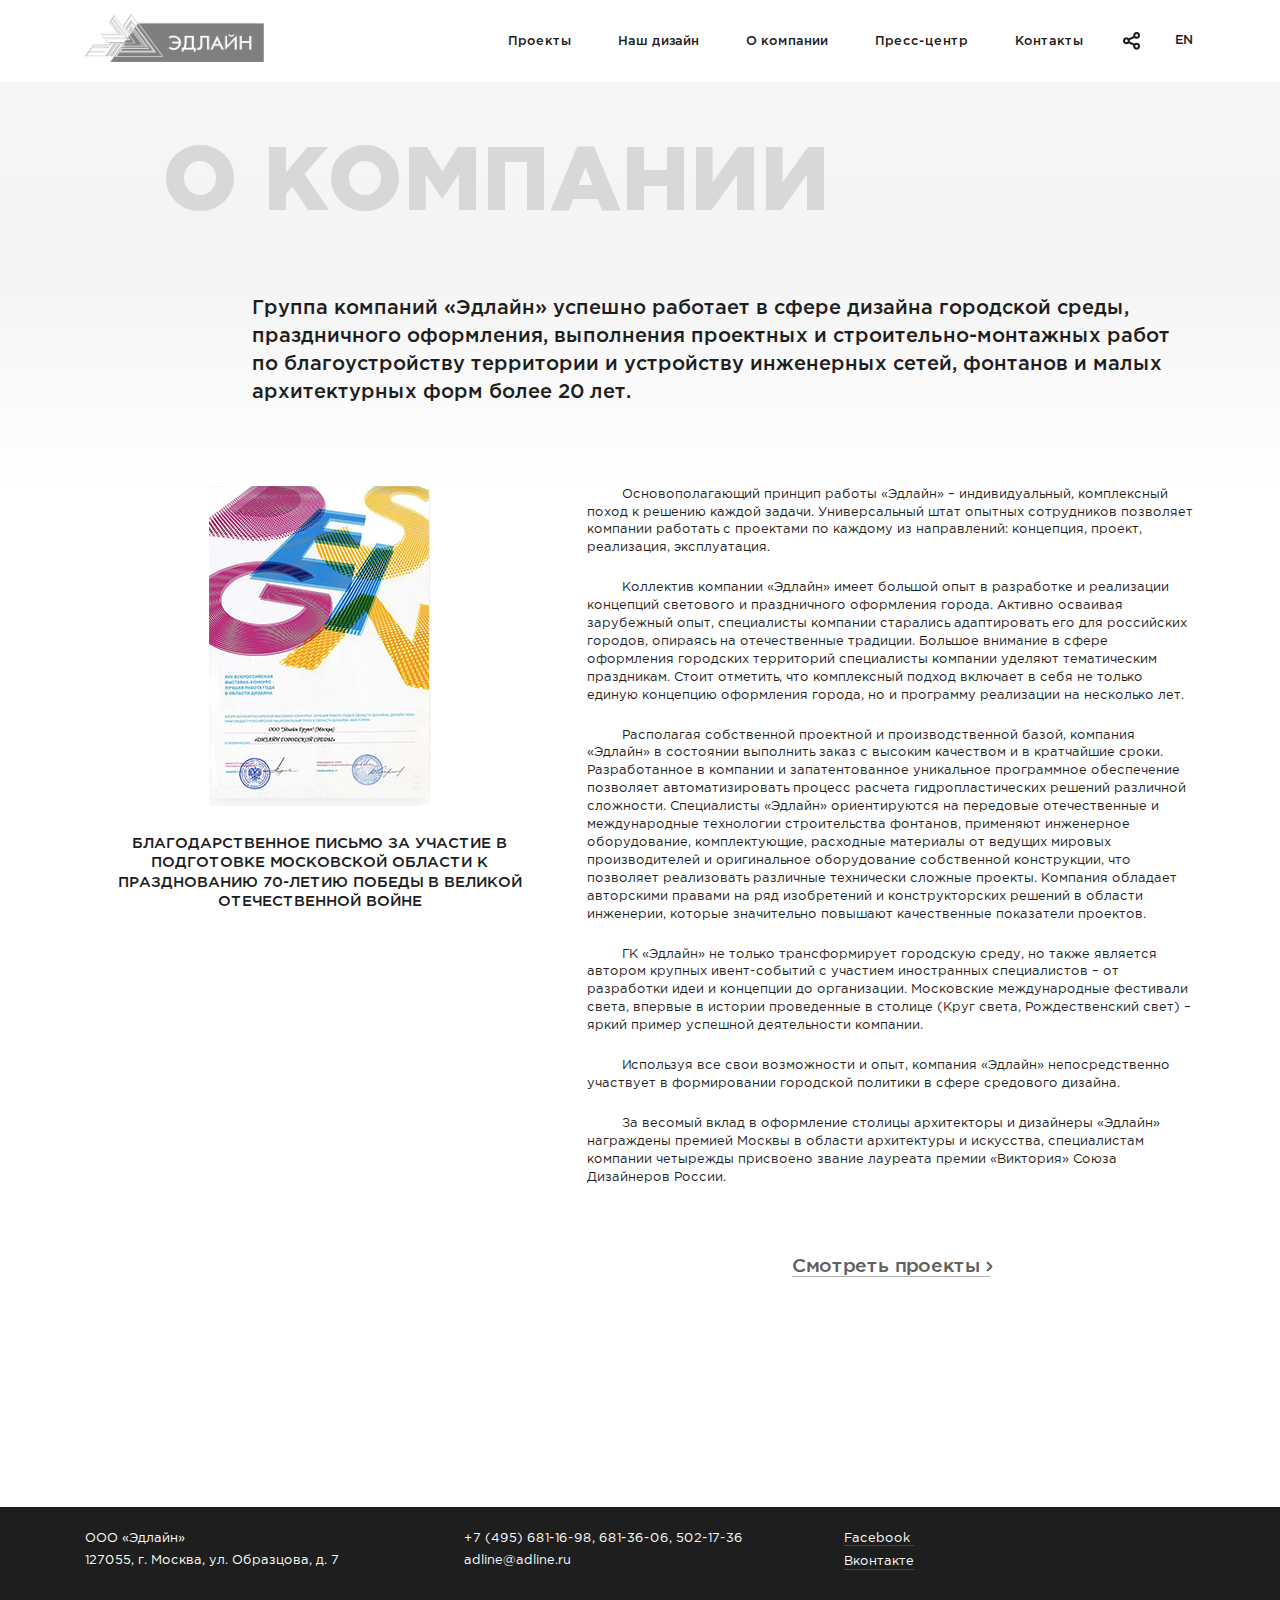
==== commit 24c8f138: "app" ====
--- a/about.html
+++ b/about.html
@@ -2,8 +2,8 @@
 <html lang="ru">
   <head>
     <meta charset="utf-8">
-    <title>Наш дизайн</title>
-    <meta name="viewport" content="width=device-width, user-scalable=no, initial-scale=1.0, maximum-scale=1.0, minimum-scale=1.0">
+    <title>О компании</title>
+    <meta name="viewport" content="width=device-width, initial-scale=1.0">
     <meta http-equiv="X-UA-Compatible" content="ie=edge">
     <link rel="shorcat icon" href="favicon.ico" type="image/x-icon">
     <link rel="stylesheet" href="css/main.css">
@@ -20,7 +20,7 @@
         <li class="topline__item"><a class="topline__link" href="design.html">Наш дизайн</a></li>
         <li class="topline__item active"><a class="topline__link" href="about.html">О компании</a></li>
         <li class="topline__item"><a class="topline__link" href="press-center.html">Пресс-центр</a></li>
-        <li class="topline__item"><a class="topline__link" href="project.html">Контакты</a></li>
+        <li class="topline__item"><a class="topline__link" href="contacts.html">Контакты</a></li>
       </nav>
       <header class="header"><a class="header__logo" href="/"></a>
         <div class="header__right">
@@ -29,13 +29,33 @@
             <li class="header__nav__item"><a class="header__nav__link" href="design.html">Наш дизайн</a></li>
             <li class="header__nav__item active"><a class="header__nav__link" href="about.html">О компании</a></li>
             <li class="header__nav__item"><a class="header__nav__link" href="press-center.html">Пресс-центр</a></li>
-            <li class="header__nav__item"><a class="header__nav__link" href="project.html">Контакты</a></li>
+            <li class="header__nav__item"><a class="header__nav__link" href="contacts.html">Контакты</a></li>
           </nav>
           <div class="header__share"></div>
           <div class="header__language"><span>en</span></div>
         </div>
       </header>
-      <main class="main">
+      <div class="popup">
+        <div class="slideshow js-slideshow-popup slideshow--popup">
+          <ul class="slideshow__items">
+            <li class="slideshow-item slideshow__item"><span class="slideshow__image" style="background-image: url(image/assets/1.jpg"></span><span class="slideshow__bottom"></span><span class="slideshow__text">Оформление Москвы<br/>ко дню города 2017</span></li>
+            <li class="slideshow-item slideshow__item"><span class="slideshow__image" style="background-image: url(image/assets/2.jpg"></span><span class="slideshow__bottom"></span><span class="slideshow__text">Оформление Москвы<br/>ко дню города 2018</span></li>
+            <li class="slideshow-item slideshow__item"><span class="slideshow__image" style="background-image: url(image/assets/3.jpg"></span><span class="slideshow__bottom"></span><span class="slideshow__text">Оформление Москвы<br/>ко дню города 2019</span></li>
+          </ul>
+        </div>
+        <div class="popup__content">
+          <div class="popup__content__left"> <span>14.Х.2011</span></div>
+          <div class="popup__content__right">
+            <div class="popup__content__title">Праздник в городе. Тенденции развития в оформлении городской среды.<span>Журнал «Московские торги»</span></div>
+            <div class="popup__content__text">Рыба текста про проект, примерно такая как в протопите. Основоп- олагающий принцип работы «Эдлайн» – индивидуальный, комплексный поход крешению каждой задачи. Универсальный штат опытных сотрудников позволяет компанииработать с проектами по каждому из направлений: концепция, проект, реализация, эксплуатация.</div>
+            <div class="popup__content__text">Поход крешению каждой задачи. Универсальный штат опытных сотрудников позволяет компанииработать с проектами по каждому из направлений: концепция, проект, реализация, эксплуатация.</div>
+            <div class="popup__content__comment">Особо важная фраза, цитата. Мход крешению каждой задачи. Универсальный штат опытных сотрудников позволяет компании работать с проектами по каждому из направлени концепция, проект, реальность!</div>
+            <div class="popup__content__text">Поход крешению каждой задачи. Универсальный штат опытных сотрудников позволяет мход крешению каждой задачи. Универсальный штат опытных сотрудников позволяет компанииработать с проектами по каждому из направлений: концепция, проект, реализация, ксплуатация. панииработать с проектами по каждому из направлений: концепция, проект, реализация, эксплуатация.  <span>|  Журнал «Московские торги». №4 от 15.Х.2018</span></div>
+          </div>
+        </div>
+        <div class="link-article"><a class="link-article__inner link-article__inner--black" href="#">Открыть PDF<i class="icon-angle-right-black"></i></a></div>
+      </div>
+      <main>
         <div class="content">
           <article>
             <div class="overview-top">
@@ -48,14 +68,14 @@
               <div class="stick__left">
                 <div class="stick__left__inner js-slick">
                   <div class="simple-slider-two">
-                    <div class="simple-slider-two__wrap js-slider">
-                      <div class="simple-slider-two__list"><span class="simple-slider-two__inner"><img class="simple-slider-two__image" src="image/simple-slide-1.jpg"><span class="simple-slider-two__link js-slider-link-left" href="#"><i class="icon-chevron-left"></i></span><span class="simple-slider-two__link js-slider-link-right" href="#"><i class="icon-chevron-right"></i></span></span>
+                    <div class="simple-slider-two__wrap js-sliders">
+                      <div class="simple-slider-two__list"><a class="simple-slider-two__inner" href="image/simple-slide-1-big.jpg"><img class="simple-slider-two__image" src="image/simple-slide-1.jpg"><span class="simple-slider-two__link js-slider-link-left" href="#"><i class="icon-chevron-left"></i></span><span class="simple-slider-two__link js-slider-link-right" href="#"><i class="icon-chevron-right"></i></span></a>
                         <div class="simple-slider-two__title">Благодарственное письмо за участие в подготовке московской области к празднованию 70-летию победы в Великой отечественной войне</div>
                       </div>
-                      <div class="simple-slider-two__list"><span class="simple-slider-two__inner"><img class="simple-slider-two__image" src="image/simple-slide-2.jpg"><span class="simple-slider-two__link js-slider-link-left" href="#"><i class="icon-chevron-left"></i></span><span class="simple-slider-two__link js-slider-link-right" href="#"><i class="icon-chevron-right"></i></span></span>
+                      <div class="simple-slider-two__list"><a class="simple-slider-two__inner" href="image/simple-slide-2-big.jpg"><img class="simple-slider-two__image" src="image/simple-slide-2.jpg"><span class="simple-slider-two__link js-slider-link-left" href="#"><i class="icon-chevron-left"></i></span><span class="simple-slider-two__link js-slider-link-right" href="#"><i class="icon-chevron-right"></i></span></a>
                         <div class="simple-slider-two__title">Российский национальный приз в области дизайна «Виктория»</div>
                       </div>
-                      <div class="simple-slider-two__list"><span class="simple-slider-two__inner"><img class="simple-slider-two__image" src="image/simple-slide-3.jpg"><span class="simple-slider-two__link js-slider-link-left" href="#"><i class="icon-chevron-left"></i></span><span class="simple-slider-two__link js-slider-link-right" href="#"><i class="icon-chevron-right"></i></span></span>
+                      <div class="simple-slider-two__list"><a class="simple-slider-two__inner" href="image/simple-slide-3-big.jpg"><img class="simple-slider-two__image" src="image/simple-slide-3.jpg"><span class="simple-slider-two__link js-slider-link-left" href="#"><i class="icon-chevron-left"></i></span><span class="simple-slider-two__link js-slider-link-right" href="#"><i class="icon-chevron-right"></i></span></a>
                         <div class="simple-slider-two__title">Национальная премия в области флористики и ландшафтного дизайна «Цветок успеха»</div>
                       </div>
                     </div>
@@ -69,7 +89,7 @@
                 <p>ГК «Эдлайн» не только трансформирует городскую среду, но также является автором крупных ивент-событий с участием иностранных специалистов – от разработки идеи и концепции до организации. Московские международные фестивали света, впервые в истории проведенные в столице (Круг света, Рождественский свет) – яркий пример успешной деятельности компании.</p>
                 <p>Используя все свои возможности и опыт, компания «Эдлайн» непосредственно участвует в формировании городской политики в сфере средового дизайна.</p>
                 <p>За весомый вклад в оформление столицы архитекторы и дизайнеры «Эдлайн» награждены премией Москвы в области архитектуры и искусства, специалистам компании четырежды присвоено звание лауреата премии «Виктория» Союза Дизайнеров России.</p>
-                <div class="link-article"><a class="link-article__inner" href="#">Загрузить еще<i class="icon-angle-right-gray"></i></a></div>
+                <div class="link-article"><a class="link-article__inner" href="/projects.html">Смотреть проекты<i class="icon-angle-right-gray"></i></a></div>
               </div>
             </div>
           </article>
@@ -87,9 +107,9 @@
                 <li class="footer__top__list"><a class="footer__top__link" href="#">Ивенты</a></li>
               </ul>
               <ul class="footer__top__items">
-                <li class="footer__top__list"><a class="footer__top__link" href="#">О компании</a></li>
-                <li class="footer__top__list"><a class="footer__top__link" href="#">Пресс-центр</a></li>
-                <li class="footer__top__list"><a class="footer__top__link" href="#">Контакты</a></li>
+                <li class="footer__top__list"><a class="footer__top__link" href="/about.html">О компании</a></li>
+                <li class="footer__top__list"><a class="footer__top__link" href="/press-center.html">Пресс-центр</a></li>
+                <li class="footer__top__list"><a class="footer__top__link" href="/contacts.html">Контакты</a></li>
               </ul>
             </nav>
           </div>
@@ -107,8 +127,8 @@
                   <div><a class="footer__bottom__link" href="mailto::adline@adline.ru">adline@adline.ru</a></div>
                 </div>
                 <div class="footer__bottom__social">
-                  <div class="footer__bottom__margin"><a class="footer__bottom__social-link" href="">Facebook</a></div>
-                  <div><a class="footer__bottom__social-link" href="">Вконтакте</a></div>
+                  <div class="footer__bottom__margin"><a class="footer__bottom__social-link" href="№">Facebook</a></div>
+                  <div><a class="footer__bottom__social-link" href="№">Вконтакте</a></div>
                 </div>
               </div>
               <div class="footer__bottom__back">&#8195;</div>
--- a/css/main.css
+++ b/css/main.css
@@ -1,2 +1,2 @@
-@-webkit-keyframes bg{0%{-webkit-transform:translateY(-244px);transform:translateY(-244px)}to{-webkit-transform:translateY(0);transform:translateY(0)}}@keyframes bg{0%{-webkit-transform:translateY(-244px);transform:translateY(-244px)}to{-webkit-transform:translateY(0);transform:translateY(0)}}@-webkit-keyframes bg2{0%{background-position:-80px -255px}to{background-position:-80px -355px}}@keyframes bg2{0%{background-position:-80px -255px}to{background-position:-80px -355px}}@-webkit-keyframes drop{0%{-webkit-transform:translateY(0);transform:translateY(0)}50%{-webkit-transform:translateY(30px);transform:translateY(30px)}to{-webkit-transform:translateY(10px);transform:translateY(10px)}}@keyframes drop{0%{-webkit-transform:translateY(0);transform:translateY(0)}50%{-webkit-transform:translateY(30px);transform:translateY(30px)}to{-webkit-transform:translateY(10px);transform:translateY(10px)}}@-webkit-keyframes bounce{0%,20%,50%,80%,to{-webkit-transform:translateY(0);transform:translateY(0)}40%{-webkit-transform:translateY(-30px);transform:translateY(-30px)}60%{-webkit-transform:translateY(-15px);transform:translateY(-15px)}}@keyframes bounce{0%,20%,50%,80%,to{-webkit-transform:translateY(0);-ms-transform:translateY(0);transform:translateY(0)}40%{-webkit-transform:translateY(-30px);-ms-transform:translateY(-30px);transform:translateY(-30px)}60%{-webkit-transform:translateY(-15px);-ms-transform:translateY(-15px);transform:translateY(-15px)}}@-webkit-keyframes flash{0%,50%,to{opacity:1}25%,75%{opacity:0}}@keyframes flash{0%,50%,to{opacity:1}25%,75%{opacity:0}}@-webkit-keyframes pulse{0%,to{-webkit-transform:scale(1);transform:scale(1)}50%{-webkit-transform:scale(1.1);transform:scale(1.1)}}@keyframes pulse{0%,to{-webkit-transform:scale(1);-ms-transform:scale(1);transform:scale(1)}50%{-webkit-transform:scale(1.1);-ms-transform:scale(1.1);transform:scale(1.1)}}@-webkit-keyframes shake{0%,to{-webkit-transform:translateX(0);transform:translateX(0)}10%,30%,50%,70%,90%{-webkit-transform:translateX(-10px);transform:translateX(-10px)}20%,40%,60%,80%{-webkit-transform:translateX(10px);transform:translateX(10px)}}@keyframes shake{0%,to{-webkit-transform:translateX(0);-ms-transform:translateX(0);transform:translateX(0)}10%,30%,50%,70%,90%{-webkit-transform:translateX(-10px);-ms-transform:translateX(-10px);transform:translateX(-10px)}20%,40%,60%,80%{-webkit-transform:translateX(10px);-ms-transform:translateX(10px);transform:translateX(10px)}}@-webkit-keyframes swing{20%{-webkit-transform:rotate(15deg);transform:rotate(15deg)}40%{-webkit-transform:rotate(-10deg);transform:rotate(-10deg)}60%{-webkit-transform:rotate(5deg);transform:rotate(5deg)}80%{-webkit-transform:rotate(-5deg);transform:rotate(-5deg)}to{-webkit-transform:rotate(0deg);transform:rotate(0deg)}}@keyframes swing{20%{-webkit-transform:rotate(15deg);-ms-transform:rotate(15deg);transform:rotate(15deg)}40%{-webkit-transform:rotate(-10deg);-ms-transform:rotate(-10deg);transform:rotate(-10deg)}60%{-webkit-transform:rotate(5deg);-ms-transform:rotate(5deg);transform:rotate(5deg)}80%{-webkit-transform:rotate(-5deg);-ms-transform:rotate(-5deg);transform:rotate(-5deg)}to{-webkit-transform:rotate(0deg);-ms-transform:rotate(0deg);transform:rotate(0deg)}}@-webkit-keyframes tada{0%{-webkit-transform:scale(1);transform:scale(1)}10%,20%{-webkit-transform:scale(.9) rotate(-3deg);transform:scale(.9) rotate(-3deg)}30%,50%,70%,90%{-webkit-transform:scale(1.1) rotate(3deg);transform:scale(1.1) rotate(3deg)}40%,60%,80%{-webkit-transform:scale(1.1) rotate(-3deg);transform:scale(1.1) rotate(-3deg)}to{-webkit-transform:scale(1) rotate(0);transform:scale(1) rotate(0)}}@keyframes tada{0%{-webkit-transform:scale(1);-ms-transform:scale(1);transform:scale(1)}10%,20%{-webkit-transform:scale(.9) rotate(-3deg);-ms-transform:scale(.9) rotate(-3deg);transform:scale(.9) rotate(-3deg)}30%,50%,70%,90%{-webkit-transform:scale(1.1) rotate(3deg);-ms-transform:scale(1.1) rotate(3deg);transform:scale(1.1) rotate(3deg)}40%,60%,80%{-webkit-transform:scale(1.1) rotate(-3deg);-ms-transform:scale(1.1) rotate(-3deg);transform:scale(1.1) rotate(-3deg)}to{-webkit-transform:scale(1) rotate(0);-ms-transform:scale(1) rotate(0);transform:scale(1) rotate(0)}}@-webkit-keyframes wobble{0%,to{-webkit-transform:translateX(0%);transform:translateX(0%)}15%{-webkit-transform:translateX(-25%) rotate(-5deg);transform:translateX(-25%) rotate(-5deg)}30%{-webkit-transform:translateX(20%) rotate(3deg);transform:translateX(20%) rotate(3deg)}45%{-webkit-transform:translateX(-15%) rotate(-3deg);transform:translateX(-15%) rotate(-3deg)}60%{-webkit-transform:translateX(10%) rotate(2deg);transform:translateX(10%) rotate(2deg)}75%{-webkit-transform:translateX(-5%) rotate(-1deg);transform:translateX(-5%) rotate(-1deg)}}@keyframes wobble{0%,to{-webkit-transform:translateX(0%);-ms-transform:translateX(0%);transform:translateX(0%)}15%{-webkit-transform:translateX(-25%) rotate(-5deg);-ms-transform:translateX(-25%) rotate(-5deg);transform:translateX(-25%) rotate(-5deg)}30%{-webkit-transform:translateX(20%) rotate(3deg);-ms-transform:translateX(20%) rotate(3deg);transform:translateX(20%) rotate(3deg)}45%{-webkit-transform:translateX(-15%) rotate(-3deg);-ms-transform:translateX(-15%) rotate(-3deg);transform:translateX(-15%) rotate(-3deg)}60%{-webkit-transform:translateX(10%) rotate(2deg);-ms-transform:translateX(10%) rotate(2deg);transform:translateX(10%) rotate(2deg)}75%{-webkit-transform:translateX(-5%) rotate(-1deg);-ms-transform:translateX(-5%) rotate(-1deg);transform:translateX(-5%) rotate(-1deg)}}@-webkit-keyframes bounceIn{0%{opacity:0;-webkit-transform:scale(.3);transform:scale(.3)}50%{opacity:1;-webkit-transform:scale(1.05);transform:scale(1.05)}70%{-webkit-transform:scale(.9);transform:scale(.9)}to{-webkit-transform:scale(1);transform:scale(1)}}@keyframes bounceIn{0%{opacity:0;-webkit-transform:scale(.3);-ms-transform:scale(.3);transform:scale(.3)}50%{opacity:1;-webkit-transform:scale(1.05);-ms-transform:scale(1.05);transform:scale(1.05)}70%{-webkit-transform:scale(.9);-ms-transform:scale(.9);transform:scale(.9)}to{-webkit-transform:scale(1);-ms-transform:scale(1);transform:scale(1)}}@-webkit-keyframes bounceInDown{0%{opacity:0;-webkit-transform:translateY(-2000px);transform:translateY(-2000px)}60%{opacity:1;-webkit-transform:translateY(30px);transform:translateY(30px)}80%{-webkit-transform:translateY(-10px);transform:translateY(-10px)}to{-webkit-transform:translateY(0);transform:translateY(0)}}@keyframes bounceInDown{0%{opacity:0;-webkit-transform:translateY(-2000px);-ms-transform:translateY(-2000px);transform:translateY(-2000px)}60%{opacity:1;-webkit-transform:translateY(30px);-ms-transform:translateY(30px);transform:translateY(30px)}80%{-webkit-transform:translateY(-10px);-ms-transform:translateY(-10px);transform:translateY(-10px)}to{-webkit-transform:translateY(0);-ms-transform:translateY(0);transform:translateY(0)}}@-webkit-keyframes bounceInLeft{0%{opacity:0;-webkit-transform:translateX(-2000px);transform:translateX(-2000px)}60%{opacity:1;-webkit-transform:translateX(30px);transform:translateX(30px)}80%{-webkit-transform:translateX(-10px);transform:translateX(-10px)}to{-webkit-transform:translateX(0);transform:translateX(0)}}@keyframes bounceInLeft{0%{opacity:0;-webkit-transform:translateX(-2000px);-ms-transform:translateX(-2000px);transform:translateX(-2000px)}60%{opacity:1;-webkit-transform:translateX(30px);-ms-transform:translateX(30px);transform:translateX(30px)}80%{-webkit-transform:translateX(-10px);-ms-transform:translateX(-10px);transform:translateX(-10px)}to{-webkit-transform:translateX(0);-ms-transform:translateX(0);transform:translateX(0)}}@-webkit-keyframes bounceInRight{0%{opacity:0;-webkit-transform:translateX(2000px);transform:translateX(2000px)}60%{opacity:1;-webkit-transform:translateX(-30px);transform:translateX(-30px)}80%{-webkit-transform:translateX(10px);transform:translateX(10px)}to{-webkit-transform:translateX(0);transform:translateX(0)}}@keyframes bounceInRight{0%{opacity:0;-webkit-transform:translateX(2000px);-ms-transform:translateX(2000px);transform:translateX(2000px)}60%{opacity:1;-webkit-transform:translateX(-30px);-ms-transform:translateX(-30px);transform:translateX(-30px)}80%{-webkit-transform:translateX(10px);-ms-transform:translateX(10px);transform:translateX(10px)}to{-webkit-transform:translateX(0);-ms-transform:translateX(0);transform:translateX(0)}}@-webkit-keyframes bounceInUp{0%{opacity:0;-webkit-transform:translateY(2000px);transform:translateY(2000px)}60%{opacity:1;-webkit-transform:translateY(-30px);transform:translateY(-30px)}80%{-webkit-transform:translateY(10px);transform:translateY(10px)}to{-webkit-transform:translateY(0);transform:translateY(0)}}@keyframes bounceInUp{0%{opacity:0;-webkit-transform:translateY(2000px);-ms-transform:translateY(2000px);transform:translateY(2000px)}60%{opacity:1;-webkit-transform:translateY(-30px);-ms-transform:translateY(-30px);transform:translateY(-30px)}80%{-webkit-transform:translateY(10px);-ms-transform:translateY(10px);transform:translateY(10px)}to{-webkit-transform:translateY(0);-ms-transform:translateY(0);transform:translateY(0)}}@-webkit-keyframes bounceOut{0%{-webkit-transform:scale(1);transform:scale(1)}25%{-webkit-transform:scale(.95);transform:scale(.95)}50%{opacity:1;-webkit-transform:scale(1.1);transform:scale(1.1)}to{opacity:0;-webkit-transform:scale(.3);transform:scale(.3)}}@keyframes bounceOut{0%{-webkit-transform:scale(1);-ms-transform:scale(1);transform:scale(1)}25%{-webkit-transform:scale(.95);-ms-transform:scale(.95);transform:scale(.95)}50%{opacity:1;-webkit-transform:scale(1.1);-ms-transform:scale(1.1);transform:scale(1.1)}to{opacity:0;-webkit-transform:scale(.3);-ms-transform:scale(.3);transform:scale(.3)}}@-webkit-keyframes bounceOutDown{0%{-webkit-transform:translateY(0);transform:translateY(0)}20%{opacity:1;-webkit-transform:translateY(-20px);transform:translateY(-20px)}to{opacity:0;-webkit-transform:translateY(2000px);transform:translateY(2000px)}}@keyframes bounceOutDown{0%{-webkit-transform:translateY(0);-ms-transform:translateY(0);transform:translateY(0)}20%{opacity:1;-webkit-transform:translateY(-20px);-ms-transform:translateY(-20px);transform:translateY(-20px)}to{opacity:0;-webkit-transform:translateY(2000px);-ms-transform:translateY(2000px);transform:translateY(2000px)}}@-webkit-keyframes bounceOutLeft{0%{-webkit-transform:translateX(0);transform:translateX(0)}20%{opacity:1;-webkit-transform:translateX(20px);transform:translateX(20px)}to{opacity:0;-webkit-transform:translateX(-2000px);transform:translateX(-2000px)}}@keyframes bounceOutLeft{0%{-webkit-transform:translateX(0);-ms-transform:translateX(0);transform:translateX(0)}20%{opacity:1;-webkit-transform:translateX(20px);-ms-transform:translateX(20px);transform:translateX(20px)}to{opacity:0;-webkit-transform:translateX(-2000px);-ms-transform:translateX(-2000px);transform:translateX(-2000px)}}@-webkit-keyframes bounceOutRight{0%{-webkit-transform:translateX(0);transform:translateX(0)}20%{opacity:1;-webkit-transform:translateX(-20px);transform:translateX(-20px)}to{opacity:0;-webkit-transform:translateX(2000px);transform:translateX(2000px)}}@keyframes bounceOutRight{0%{-webkit-transform:translateX(0);-ms-transform:translateX(0);transform:translateX(0)}20%{opacity:1;-webkit-transform:translateX(-20px);-ms-transform:translateX(-20px);transform:translateX(-20px)}to{opacity:0;-webkit-transform:translateX(2000px);-ms-transform:translateX(2000px);transform:translateX(2000px)}}@-webkit-keyframes bounceOutUp{0%{-webkit-transform:translateY(0);transform:translateY(0)}20%{opacity:1;-webkit-transform:translateY(20px);transform:translateY(20px)}to{opacity:0;-webkit-transform:translateY(-2000px);transform:translateY(-2000px)}}@keyframes bounceOutUp{0%{-webkit-transform:translateY(0);-ms-transform:translateY(0);transform:translateY(0)}20%{opacity:1;-webkit-transform:translateY(20px);-ms-transform:translateY(20px);transform:translateY(20px)}to{opacity:0;-webkit-transform:translateY(-2000px);-ms-transform:translateY(-2000px);transform:translateY(-2000px)}}@-webkit-keyframes fadeIn{0%{opacity:0}to{opacity:1}}@keyframes fadeIn{0%{opacity:0}to{opacity:1}}@-webkit-keyframes fadeInDown{0%{opacity:0;-webkit-transform:translateY(-20px);transform:translateY(-20px)}to{opacity:1;-webkit-transform:translateY(0);transform:translateY(0)}}@keyframes fadeInDown{0%{opacity:0;-webkit-transform:translateY(-20px);-ms-transform:translateY(-20px);transform:translateY(-20px)}to{opacity:1;-webkit-transform:translateY(0);-ms-transform:translateY(0);transform:translateY(0)}}@-webkit-keyframes fadeInDownBig{0%{opacity:0;-webkit-transform:translateY(-2000px);transform:translateY(-2000px)}to{opacity:1;-webkit-transform:translateY(0);transform:translateY(0)}}@keyframes fadeInDownBig{0%{opacity:0;-webkit-transform:translateY(-2000px);-ms-transform:translateY(-2000px);transform:translateY(-2000px)}to{opacity:1;-webkit-transform:translateY(0);-ms-transform:translateY(0);transform:translateY(0)}}@-webkit-keyframes fadeInLeft{0%{width:0}to{width:100%}}@keyframes fadeInLeft{0%{width:0}to{width:100%}}@-webkit-keyframes fadeInLeftBig{0%{opacity:0;-webkit-transform:translateX(-2000px);transform:translateX(-2000px)}to{opacity:1;-webkit-transform:translateX(0);transform:translateX(0)}}@keyframes fadeInLeftBig{0%{opacity:0;-webkit-transform:translateX(-2000px);-ms-transform:translateX(-2000px);transform:translateX(-2000px)}to{opacity:1;-webkit-transform:translateX(0);-ms-transform:translateX(0);transform:translateX(0)}}@-webkit-keyframes fadeInRight{0%{opacity:0;-webkit-transform:translateX(20px);transform:translateX(20px)}to{opacity:1;-webkit-transform:translateX(0);transform:translateX(0)}}@keyframes fadeInRight{0%{opacity:0;-webkit-transform:translateX(20px);-ms-transform:translateX(20px);transform:translateX(20px)}to{opacity:1;-webkit-transform:translateX(0);-ms-transform:translateX(0);transform:translateX(0)}}@-webkit-keyframes fadeInRightBig{0%{opacity:0;-webkit-transform:translateX(2000px);transform:translateX(2000px)}to{opacity:1;-webkit-transform:translateX(0);transform:translateX(0)}}@keyframes fadeInRightBig{0%{opacity:0;-webkit-transform:translateX(2000px);-ms-transform:translateX(2000px);transform:translateX(2000px)}to{opacity:1;-webkit-transform:translateX(0);-ms-transform:translateX(0);transform:translateX(0)}}@-webkit-keyframes fadeInUp{0%{opacity:0;-webkit-transform:translateY(20px);transform:translateY(20px)}to{opacity:1;-webkit-transform:translateY(0);transform:translateY(0)}}@keyframes fadeInUp{0%{opacity:0;-webkit-transform:translateY(20px);-ms-transform:translateY(20px);transform:translateY(20px)}to{opacity:1;-webkit-transform:translateY(0);-ms-transform:translateY(0);transform:translateY(0)}}@-webkit-keyframes fadeInUpBig{0%{opacity:0;-webkit-transform:translateY(2000px);transform:translateY(2000px)}to{opacity:1;-webkit-transform:translateY(0);transform:translateY(0)}}@keyframes fadeInUpBig{0%{opacity:0;-webkit-transform:translateY(2000px);-ms-transform:translateY(2000px);transform:translateY(2000px)}to{opacity:1;-webkit-transform:translateY(0);-ms-transform:translateY(0);transform:translateY(0)}}@-webkit-keyframes fadeOut{0%{opacity:1}to{opacity:0}}@keyframes fadeOut{0%{opacity:1}to{opacity:0}}@-webkit-keyframes fadeOutDown{0%{opacity:1;-webkit-transform:translateY(0);transform:translateY(0)}to{opacity:0;-webkit-transform:translateY(20px);transform:translateY(20px)}}@keyframes fadeOutDown{0%{opacity:1;-webkit-transform:translateY(0);-ms-transform:translateY(0);transform:translateY(0)}to{opacity:0;-webkit-transform:translateY(20px);-ms-transform:translateY(20px);transform:translateY(20px)}}@-webkit-keyframes fadeOutDownBig{0%{opacity:1;-webkit-transform:translateY(0);transform:translateY(0)}to{opacity:0;-webkit-transform:translateY(2000px);transform:translateY(2000px)}}@keyframes fadeOutDownBig{0%{opacity:1;-webkit-transform:translateY(0);-ms-transform:translateY(0);transform:translateY(0)}to{opacity:0;-webkit-transform:translateY(2000px);-ms-transform:translateY(2000px);transform:translateY(2000px)}}@-webkit-keyframes fadeOutLeft{0%{opacity:1;-webkit-transform:translateX(0);transform:translateX(0)}to{opacity:0;-webkit-transform:translateX(-20px);transform:translateX(-20px)}}@keyframes fadeOutLeft{0%{opacity:1;-webkit-transform:translateX(0);-ms-transform:translateX(0);transform:translateX(0)}to{opacity:0;-webkit-transform:translateX(-20px);-ms-transform:translateX(-20px);transform:translateX(-20px)}}@-webkit-keyframes fadeOutLeftBig{0%{opacity:1;-webkit-transform:translateX(0);transform:translateX(0)}to{opacity:0;-webkit-transform:translateX(-2000px);transform:translateX(-2000px)}}@keyframes fadeOutLeftBig{0%{opacity:1;-webkit-transform:translateX(0);-ms-transform:translateX(0);transform:translateX(0)}to{opacity:0;-webkit-transform:translateX(-2000px);-ms-transform:translateX(-2000px);transform:translateX(-2000px)}}@-webkit-keyframes fadeOutRight{0%{opacity:1;-webkit-transform:translateX(0);transform:translateX(0)}to{opacity:0;-webkit-transform:translateX(20px);transform:translateX(20px)}}@keyframes fadeOutRight{0%{opacity:1;-webkit-transform:translateX(0);-ms-transform:translateX(0);transform:translateX(0)}to{opacity:0;-webkit-transform:translateX(20px);-ms-transform:translateX(20px);transform:translateX(20px)}}@-webkit-keyframes fadeOutRightBig{0%{opacity:1;-webkit-transform:translateX(0);transform:translateX(0)}to{opacity:0;-webkit-transform:translateX(2000px);transform:translateX(2000px)}}@keyframes fadeOutRightBig{0%{opacity:1;-webkit-transform:translateX(0);-ms-transform:translateX(0);transform:translateX(0)}to{opacity:0;-webkit-transform:translateX(2000px);-ms-transform:translateX(2000px);transform:translateX(2000px)}}@-webkit-keyframes fadeOutUp{0%{opacity:1;-webkit-transform:translateY(0);transform:translateY(0)}to{opacity:0;-webkit-transform:translateY(-20px);transform:translateY(-20px)}}@keyframes fadeOutUp{0%{opacity:1;-webkit-transform:translateY(0);-ms-transform:translateY(0);transform:translateY(0)}to{opacity:0;-webkit-transform:translateY(-20px);-ms-transform:translateY(-20px);transform:translateY(-20px)}}@-webkit-keyframes fadeOutUpBig{0%{opacity:1;-webkit-transform:translateY(0);transform:translateY(0)}to{opacity:0;-webkit-transform:translateY(-2000px);transform:translateY(-2000px)}}@keyframes fadeOutUpBig{0%{opacity:1;-webkit-transform:translateY(0);-ms-transform:translateY(0);transform:translateY(0)}to{opacity:0;-webkit-transform:translateY(-2000px);-ms-transform:translateY(-2000px);transform:translateY(-2000px)}}@-webkit-keyframes flip{0%{-webkit-transform:perspective(400px) translateZ(0) rotateY(0) scale(1);transform:perspective(400px) translateZ(0) rotateY(0) scale(1);-webkit-animation-timing-function:ease-out;animation-timing-function:ease-out}40%{-webkit-transform:perspective(400px) translateZ(150px) rotateY(170deg) scale(1);transform:perspective(400px) translateZ(150px) rotateY(170deg) scale(1);-webkit-animation-timing-function:ease-out;animation-timing-function:ease-out}50%{-webkit-transform:perspective(400px) translateZ(150px) rotateY(190deg) scale(1);transform:perspective(400px) translateZ(150px) rotateY(190deg) scale(1);-webkit-animation-timing-function:ease-in;animation-timing-function:ease-in}80%{-webkit-transform:perspective(400px) translateZ(0) rotateY(360deg) scale(.95);transform:perspective(400px) translateZ(0) rotateY(360deg) scale(.95);-webkit-animation-timing-function:ease-in;animation-timing-function:ease-in}to{-webkit-transform:perspective(400px) translateZ(0) rotateY(360deg) scale(1);transform:perspective(400px) translateZ(0) rotateY(360deg) scale(1);-webkit-animation-timing-function:ease-in;animation-timing-function:ease-in}}@keyframes flip{0%{-webkit-transform:perspective(400px) translateZ(0) rotateY(0) scale(1);-ms-transform:perspective(400px) translateZ(0) rotateY(0) scale(1);transform:perspective(400px) translateZ(0) rotateY(0) scale(1);-webkit-animation-timing-function:ease-out;animation-timing-function:ease-out}40%{-webkit-transform:perspective(400px) translateZ(150px) rotateY(170deg) scale(1);-ms-transform:perspective(400px) translateZ(150px) rotateY(170deg) scale(1);transform:perspective(400px) translateZ(150px) rotateY(170deg) scale(1);-webkit-animation-timing-function:ease-out;animation-timing-function:ease-out}50%{-webkit-transform:perspective(400px) translateZ(150px) rotateY(190deg) scale(1);-ms-transform:perspective(400px) translateZ(150px) rotateY(190deg) scale(1);transform:perspective(400px) translateZ(150px) rotateY(190deg) scale(1);-webkit-animation-timing-function:ease-in;animation-timing-function:ease-in}80%{-webkit-transform:perspective(400px) translateZ(0) rotateY(360deg) scale(.95);-ms-transform:perspective(400px) translateZ(0) rotateY(360deg) scale(.95);transform:perspective(400px) translateZ(0) rotateY(360deg) scale(.95);-webkit-animation-timing-function:ease-in;animation-timing-function:ease-in}to{-webkit-transform:perspective(400px) translateZ(0) rotateY(360deg) scale(1);-ms-transform:perspective(400px) translateZ(0) rotateY(360deg) scale(1);transform:perspective(400px) translateZ(0) rotateY(360deg) scale(1);-webkit-animation-timing-function:ease-in;animation-timing-function:ease-in}}@-webkit-keyframes flipInX{0%{-webkit-transform:perspective(400px) rotateX(90deg);transform:perspective(400px) rotateX(90deg);opacity:0}40%{-webkit-transform:perspective(400px) rotateX(-10deg);transform:perspective(400px) rotateX(-10deg)}70%{-webkit-transform:perspective(400px) rotateX(10deg);transform:perspective(400px) rotateX(10deg)}to{-webkit-transform:perspective(400px) rotateX(0deg);transform:perspective(400px) rotateX(0deg);opacity:1}}@keyframes flipInX{0%{-webkit-transform:perspective(400px) rotateX(90deg);-ms-transform:perspective(400px) rotateX(90deg);transform:perspective(400px) rotateX(90deg);opacity:0}40%{-webkit-transform:perspective(400px) rotateX(-10deg);-ms-transform:perspective(400px) rotateX(-10deg);transform:perspective(400px) rotateX(-10deg)}70%{-webkit-transform:perspective(400px) rotateX(10deg);-ms-transform:perspective(400px) rotateX(10deg);transform:perspective(400px) rotateX(10deg)}to{-webkit-transform:perspective(400px) rotateX(0deg);-ms-transform:perspective(400px) rotateX(0deg);transform:perspective(400px) rotateX(0deg);opacity:1}}@-webkit-keyframes flipInY{0%{-webkit-transform:perspective(400px) rotateY(90deg);transform:perspective(400px) rotateY(90deg);opacity:0}40%{-webkit-transform:perspective(400px) rotateY(-10deg);transform:perspective(400px) rotateY(-10deg)}70%{-webkit-transform:perspective(400px) rotateY(10deg);transform:perspective(400px) rotateY(10deg)}to{-webkit-transform:perspective(400px) rotateY(0deg);transform:perspective(400px) rotateY(0deg);opacity:1}}@keyframes flipInY{0%{-webkit-transform:perspective(400px) rotateY(90deg);-ms-transform:perspective(400px) rotateY(90deg);transform:perspective(400px) rotateY(90deg);opacity:0}40%{-webkit-transform:perspective(400px) rotateY(-10deg);-ms-transform:perspective(400px) rotateY(-10deg);transform:perspective(400px) rotateY(-10deg)}70%{-webkit-transform:perspective(400px) rotateY(10deg);-ms-transform:perspective(400px) rotateY(10deg);transform:perspective(400px) rotateY(10deg)}to{-webkit-transform:perspective(400px) rotateY(0deg);-ms-transform:perspective(400px) rotateY(0deg);transform:perspective(400px) rotateY(0deg);opacity:1}}@-webkit-keyframes flipOutX{0%{-webkit-transform:perspective(400px) rotateX(0deg);transform:perspective(400px) rotateX(0deg);opacity:1}to{-webkit-transform:perspective(400px) rotateX(90deg);transform:perspective(400px) rotateX(90deg);opacity:0}}@keyframes flipOutX{0%{-webkit-transform:perspective(400px) rotateX(0deg);-ms-transform:perspective(400px) rotateX(0deg);transform:perspective(400px) rotateX(0deg);opacity:1}to{-webkit-transform:perspective(400px) rotateX(90deg);-ms-transform:perspective(400px) rotateX(90deg);transform:perspective(400px) rotateX(90deg);opacity:0}}@-webkit-keyframes flipOutY{0%{-webkit-transform:perspective(400px) rotateY(0deg);transform:perspective(400px) rotateY(0deg);opacity:1}to{-webkit-transform:perspective(400px) rotateY(90deg);transform:perspective(400px) rotateY(90deg);opacity:0}}@keyframes flipOutY{0%{-webkit-transform:perspective(400px) rotateY(0deg);-ms-transform:perspective(400px) rotateY(0deg);transform:perspective(400px) rotateY(0deg);opacity:1}to{-webkit-transform:perspective(400px) rotateY(90deg);-ms-transform:perspective(400px) rotateY(90deg);transform:perspective(400px) rotateY(90deg);opacity:0}}@-webkit-keyframes lightSpeedIn{0%{-webkit-transform:translateX(100%) skewX(-30deg);transform:translateX(100%) skewX(-30deg);opacity:0}60%{-webkit-transform:translateX(-20%) skewX(30deg);transform:translateX(-20%) skewX(30deg);opacity:1}80%{-webkit-transform:translateX(0%) skewX(-15deg);transform:translateX(0%) skewX(-15deg);opacity:1}to{-webkit-transform:translateX(0%) skewX(0deg);transform:translateX(0%) skewX(0deg);opacity:1}}@keyframes lightSpeedIn{0%{-webkit-transform:translateX(100%) skewX(-30deg);-ms-transform:translateX(100%) skewX(-30deg);transform:translateX(100%) skewX(-30deg);opacity:0}60%{-webkit-transform:translateX(-20%) skewX(30deg);-ms-transform:translateX(-20%) skewX(30deg);transform:translateX(-20%) skewX(30deg);opacity:1}80%{-webkit-transform:translateX(0%) skewX(-15deg);-ms-transform:translateX(0%) skewX(-15deg);transform:translateX(0%) skewX(-15deg);opacity:1}to{-webkit-transform:translateX(0%) skewX(0deg);-ms-transform:translateX(0%) skewX(0deg);transform:translateX(0%) skewX(0deg);opacity:1}}@-webkit-keyframes lightSpeedOut{0%{-webkit-transform:translateX(0%) skewX(0deg);transform:translateX(0%) skewX(0deg);opacity:1}to{-webkit-transform:translateX(100%) skewX(-30deg);transform:translateX(100%) skewX(-30deg);opacity:0}}@keyframes lightSpeedOut{0%{-webkit-transform:translateX(0%) skewX(0deg);-ms-transform:translateX(0%) skewX(0deg);transform:translateX(0%) skewX(0deg);opacity:1}to{-webkit-transform:translateX(100%) skewX(-30deg);-ms-transform:translateX(100%) skewX(-30deg);transform:translateX(100%) skewX(-30deg);opacity:0}}@-webkit-keyframes rotateIn{0%{-webkit-transform-origin:center center;transform-origin:center center;-webkit-transform:rotate(-200deg);transform:rotate(-200deg);opacity:0}to{-webkit-transform-origin:center center;transform-origin:center center;-webkit-transform:rotate(0);transform:rotate(0);opacity:1}}@keyframes rotateIn{0%{-webkit-transform-origin:center center;-ms-transform-origin:center center;transform-origin:center center;-webkit-transform:rotate(-200deg);-ms-transform:rotate(-200deg);transform:rotate(-200deg);opacity:0}to{-webkit-transform-origin:center center;-ms-transform-origin:center center;transform-origin:center center;-webkit-transform:rotate(0);-ms-transform:rotate(0);transform:rotate(0);opacity:1}}@-webkit-keyframes rotateInDownLeft{0%{-webkit-transform-origin:left bottom;transform-origin:left bottom;-webkit-transform:rotate(-90deg);transform:rotate(-90deg);opacity:0}to{-webkit-transform-origin:left bottom;transform-origin:left bottom;-webkit-transform:rotate(0);transform:rotate(0);opacity:1}}@keyframes rotateInDownLeft{0%{-webkit-transform-origin:left bottom;-ms-transform-origin:left bottom;transform-origin:left bottom;-webkit-transform:rotate(-90deg);-ms-transform:rotate(-90deg);transform:rotate(-90deg);opacity:0}to{-webkit-transform-origin:left bottom;-ms-transform-origin:left bottom;transform-origin:left bottom;-webkit-transform:rotate(0);-ms-transform:rotate(0);transform:rotate(0);opacity:1}}@-webkit-keyframes rotateInDownRight{0%{-webkit-transform-origin:right bottom;transform-origin:right bottom;-webkit-transform:rotate(90deg);transform:rotate(90deg);opacity:0}to{-webkit-transform-origin:right bottom;transform-origin:right bottom;-webkit-transform:rotate(0);transform:rotate(0);opacity:1}}@keyframes rotateInDownRight{0%{-webkit-transform-origin:right bottom;-ms-transform-origin:right bottom;transform-origin:right bottom;-webkit-transform:rotate(90deg);-ms-transform:rotate(90deg);transform:rotate(90deg);opacity:0}to{-webkit-transform-origin:right bottom;-ms-transform-origin:right bottom;transform-origin:right bottom;-webkit-transform:rotate(0);-ms-transform:rotate(0);transform:rotate(0);opacity:1}}@-webkit-keyframes rotateInUpLeft{0%{-webkit-transform-origin:left bottom;transform-origin:left bottom;-webkit-transform:rotate(90deg);transform:rotate(90deg);opacity:0}to{-webkit-transform-origin:left bottom;transform-origin:left bottom;-webkit-transform:rotate(0);transform:rotate(0);opacity:1}}@keyframes rotateInUpLeft{0%{-webkit-transform-origin:left bottom;-ms-transform-origin:left bottom;transform-origin:left bottom;-webkit-transform:rotate(90deg);-ms-transform:rotate(90deg);transform:rotate(90deg);opacity:0}to{-webkit-transform-origin:left bottom;-ms-transform-origin:left bottom;transform-origin:left bottom;-webkit-transform:rotate(0);-ms-transform:rotate(0);transform:rotate(0);opacity:1}}@-webkit-keyframes rotateInUpRight{0%{-webkit-transform-origin:right bottom;transform-origin:right bottom;-webkit-transform:rotate(-90deg);transform:rotate(-90deg);opacity:0}to{-webkit-transform-origin:right bottom;transform-origin:right bottom;-webkit-transform:rotate(0);transform:rotate(0);opacity:1}}@keyframes rotateInUpRight{0%{-webkit-transform-origin:right bottom;-ms-transform-origin:right bottom;transform-origin:right bottom;-webkit-transform:rotate(-90deg);-ms-transform:rotate(-90deg);transform:rotate(-90deg);opacity:0}to{-webkit-transform-origin:right bottom;-ms-transform-origin:right bottom;transform-origin:right bottom;-webkit-transform:rotate(0);-ms-transform:rotate(0);transform:rotate(0);opacity:1}}@-webkit-keyframes rotateOut{0%{-webkit-transform-origin:center center;transform-origin:center center;-webkit-transform:rotate(0);transform:rotate(0);opacity:1}to{-webkit-transform-origin:center center;transform-origin:center center;-webkit-transform:rotate(200deg);transform:rotate(200deg);opacity:0}}@keyframes rotateOut{0%{-webkit-transform-origin:center center;-ms-transform-origin:center center;transform-origin:center center;-webkit-transform:rotate(0);-ms-transform:rotate(0);transform:rotate(0);opacity:1}to{-webkit-transform-origin:center center;-ms-transform-origin:center center;transform-origin:center center;-webkit-transform:rotate(200deg);-ms-transform:rotate(200deg);transform:rotate(200deg);opacity:0}}@-webkit-keyframes rotateOutDownLeft{0%{-webkit-transform-origin:left bottom;transform-origin:left bottom;-webkit-transform:rotate(0);transform:rotate(0);opacity:1}to{-webkit-transform-origin:left bottom;transform-origin:left bottom;-webkit-transform:rotate(90deg);transform:rotate(90deg);opacity:0}}@keyframes rotateOutDownLeft{0%{-webkit-transform-origin:left bottom;-ms-transform-origin:left bottom;transform-origin:left bottom;-webkit-transform:rotate(0);-ms-transform:rotate(0);transform:rotate(0);opacity:1}to{-webkit-transform-origin:left bottom;-ms-transform-origin:left bottom;transform-origin:left bottom;-webkit-transform:rotate(90deg);-ms-transform:rotate(90deg);transform:rotate(90deg);opacity:0}}@-webkit-keyframes rotateOutDownRight{0%{-webkit-transform-origin:right bottom;transform-origin:right bottom;-webkit-transform:rotate(0);transform:rotate(0);opacity:1}to{-webkit-transform-origin:right bottom;transform-origin:right bottom;-webkit-transform:rotate(-90deg);transform:rotate(-90deg);opacity:0}}@keyframes rotateOutDownRight{0%{-webkit-transform-origin:right bottom;-ms-transform-origin:right bottom;transform-origin:right bottom;-webkit-transform:rotate(0);-ms-transform:rotate(0);transform:rotate(0);opacity:1}to{-webkit-transform-origin:right bottom;-ms-transform-origin:right bottom;transform-origin:right bottom;-webkit-transform:rotate(-90deg);-ms-transform:rotate(-90deg);transform:rotate(-90deg);opacity:0}}@-webkit-keyframes rotateOutUpLeft{0%{-webkit-transform-origin:left bottom;transform-origin:left bottom;-webkit-transform:rotate(0);transform:rotate(0);opacity:1}to{-webkit-transform-origin:left bottom;transform-origin:left bottom;-webkit-transform:rotate(-90deg);transform:rotate(-90deg);opacity:0}}@keyframes rotateOutUpLeft{0%{-webkit-transform-origin:left bottom;-ms-transform-origin:left bottom;transform-origin:left bottom;-webkit-transform:rotate(0);-ms-transform:rotate(0);transform:rotate(0);opacity:1}to{-webkit-transform-origin:left bottom;-ms-transform-origin:left bottom;transform-origin:left bottom;-webkit-transform:rotate(-90deg);-ms-transform:rotate(-90deg);transform:rotate(-90deg);opacity:0}}@-webkit-keyframes rotateOutUpRight{0%{-webkit-transform-origin:right bottom;transform-origin:right bottom;-webkit-transform:rotate(0);transform:rotate(0);opacity:1}to{-webkit-transform-origin:right bottom;transform-origin:right bottom;-webkit-transform:rotate(90deg);transform:rotate(90deg);opacity:0}}@keyframes rotateOutUpRight{0%{-webkit-transform-origin:right bottom;-ms-transform-origin:right bottom;transform-origin:right bottom;-webkit-transform:rotate(0);-ms-transform:rotate(0);transform:rotate(0);opacity:1}to{-webkit-transform-origin:right bottom;-ms-transform-origin:right bottom;transform-origin:right bottom;-webkit-transform:rotate(90deg);-ms-transform:rotate(90deg);transform:rotate(90deg);opacity:0}}@-webkit-keyframes slideInDown{0%{opacity:0;-webkit-transform:translateY(-2000px);transform:translateY(-2000px)}to{-webkit-transform:translateY(0);transform:translateY(0)}}@keyframes slideInDown{0%{opacity:0;-webkit-transform:translateY(-2000px);-ms-transform:translateY(-2000px);transform:translateY(-2000px)}to{-webkit-transform:translateY(0);-ms-transform:translateY(0);transform:translateY(0)}}@-webkit-keyframes slideInLeft{0%{opacity:0;-webkit-transform:translateX(-2000px);transform:translateX(-2000px)}to{-webkit-transform:translateX(0);transform:translateX(0)}}@keyframes slideInLeft{0%{opacity:0;-webkit-transform:translateX(-2000px);-ms-transform:translateX(-2000px);transform:translateX(-2000px)}to{-webkit-transform:translateX(0);-ms-transform:translateX(0);transform:translateX(0)}}@-webkit-keyframes slideInRight{0%{opacity:0;-webkit-transform:translateX(2000px);transform:translateX(2000px)}to{-webkit-transform:translateX(0);transform:translateX(0)}}@keyframes slideInRight{0%{opacity:0;-webkit-transform:translateX(2000px);-ms-transform:translateX(2000px);transform:translateX(2000px)}to{-webkit-transform:translateX(0);-ms-transform:translateX(0);transform:translateX(0)}}@-webkit-keyframes slideOutLeft{0%{-webkit-transform:translateX(0);transform:translateX(0)}to{opacity:0;-webkit-transform:translateX(-2000px);transform:translateX(-2000px)}}@keyframes slideOutLeft{0%{-webkit-transform:translateX(0);-ms-transform:translateX(0);transform:translateX(0)}to{opacity:0;-webkit-transform:translateX(-2000px);-ms-transform:translateX(-2000px);transform:translateX(-2000px)}}@-webkit-keyframes slideOutRight{0%{-webkit-transform:translateX(0);transform:translateX(0)}to{opacity:0;-webkit-transform:translateX(2000px);transform:translateX(2000px)}}@keyframes slideOutRight{0%{-webkit-transform:translateX(0);-ms-transform:translateX(0);transform:translateX(0)}to{opacity:0;-webkit-transform:translateX(2000px);-ms-transform:translateX(2000px);transform:translateX(2000px)}}@-webkit-keyframes slideOutUp{0%{-webkit-transform:translateY(0);transform:translateY(0)}to{opacity:0;-webkit-transform:translateY(-2000px);transform:translateY(-2000px)}}@keyframes slideOutUp{0%{-webkit-transform:translateY(0);-ms-transform:translateY(0);transform:translateY(0)}to{opacity:0;-webkit-transform:translateY(-2000px);-ms-transform:translateY(-2000px);transform:translateY(-2000px)}}@-webkit-keyframes hinge{0%{-webkit-transform:rotate(0);transform:rotate(0);-webkit-transform-origin:top left;transform-origin:top left;-webkit-animation-timing-function:ease-in-out;animation-timing-function:ease-in-out}20%,60%{-webkit-transform:rotate(80deg);transform:rotate(80deg);-webkit-transform-origin:top left;transform-origin:top left;-webkit-animation-timing-function:ease-in-out;animation-timing-function:ease-in-out}40%{-webkit-transform:rotate(60deg);transform:rotate(60deg);-webkit-transform-origin:top left;transform-origin:top left;-webkit-animation-timing-function:ease-in-out;animation-timing-function:ease-in-out}80%{-webkit-transform:rotate(60deg) translateY(0);transform:rotate(60deg) translateY(0);opacity:1;-webkit-transform-origin:top left;transform-origin:top left;-webkit-animation-timing-function:ease-in-out;animation-timing-function:ease-in-out}to{-webkit-transform:translateY(700px);transform:translateY(700px);opacity:0}}@keyframes hinge{0%{-webkit-transform:rotate(0);-ms-transform:rotate(0);transform:rotate(0);-webkit-transform-origin:top left;-ms-transform-origin:top left;transform-origin:top left;-webkit-animation-timing-function:ease-in-out;animation-timing-function:ease-in-out}20%,60%{-webkit-transform:rotate(80deg);-ms-transform:rotate(80deg);transform:rotate(80deg);-webkit-transform-origin:top left;-ms-transform-origin:top left;transform-origin:top left;-webkit-animation-timing-function:ease-in-out;animation-timing-function:ease-in-out}40%{-webkit-transform:rotate(60deg);-ms-transform:rotate(60deg);transform:rotate(60deg);-webkit-transform-origin:top left;-ms-transform-origin:top left;transform-origin:top left;-webkit-animation-timing-function:ease-in-out;animation-timing-function:ease-in-out}80%{-webkit-transform:rotate(60deg) translateY(0);-ms-transform:rotate(60deg) translateY(0);transform:rotate(60deg) translateY(0);opacity:1;-webkit-transform-origin:top left;-ms-transform-origin:top left;transform-origin:top left;-webkit-animation-timing-function:ease-in-out;animation-timing-function:ease-in-out}to{-webkit-transform:translateY(700px);-ms-transform:translateY(700px);transform:translateY(700px);opacity:0}}@-webkit-keyframes rollIn{0%{opacity:0;-webkit-transform:translateX(-100%) rotate(-120deg);transform:translateX(-100%) rotate(-120deg)}to{opacity:1;-webkit-transform:translateX(0) rotate(0deg);transform:translateX(0) rotate(0deg)}}@keyframes rollIn{0%{opacity:0;-webkit-transform:translateX(-100%) rotate(-120deg);-ms-transform:translateX(-100%) rotate(-120deg);transform:translateX(-100%) rotate(-120deg)}to{opacity:1;-webkit-transform:translateX(0) rotate(0deg);-ms-transform:translateX(0) rotate(0deg);transform:translateX(0) rotate(0deg)}}@-webkit-keyframes rollOut{0%{opacity:1;-webkit-transform:translateX(0) rotate(0deg);transform:translateX(0) rotate(0deg)}to{opacity:0;-webkit-transform:translateX(100%) rotate(120deg);transform:translateX(100%) rotate(120deg)}}@keyframes rollOut{0%{opacity:1;-webkit-transform:translateX(0) rotate(0deg);-ms-transform:translateX(0) rotate(0deg);transform:translateX(0) rotate(0deg)}to{opacity:0;-webkit-transform:translateX(100%) rotate(120deg);-ms-transform:translateX(100%) rotate(120deg);transform:translateX(100%) rotate(120deg)}}.articlle-anonce{padding-bottom:92px}@media screen and (max-width:779px){.articlle-anonce{font-size:9px;padding-bottom:52px}}@media screen and (max-width:480px){.articlle-anonce{font-size:14px;padding-bottom:60px}}.articlle-anonce__title{font-size:26px;font-family:'GothamPro-Medium';margin-bottom:50px}.articlle-anonce__title .progress{margin-top:19px}@media screen and (max-width:779px){.articlle-anonce__title .progress{margin-top:13px}}@media screen and (max-width:480px){.articlle-anonce__title .progress{margin-top:24px}}@media screen and (max-width:779px){.articlle-anonce__title{font-size:15px;margin-bottom:30px}}@media screen and (max-width:480px){.articlle-anonce__title{font-size:16px;margin-bottom:25px}}.articlle-anonce__items{display:-webkit-box;display:-ms-flexbox;display:flex;-webkit-box-orient:horizontal;-webkit-box-direction:normal;-ms-flex-direction:row;flex-direction:row;margin-right:-30px;margin-bottom:65px}@media screen and (max-width:779px){.articlle-anonce__items{margin-bottom:40px;margin-right:-23px}}@media screen and (max-width:480px){.articlle-anonce__items{-webkit-box-orient:vertical;-webkit-box-direction:normal;-ms-flex-direction:column;flex-direction:column;margin-bottom:18px}}.articlle-anonce__item{text-decoration:none;margin-right:30px;-webkit-box-flex:1;-ms-flex:1 1 348px;flex:1 1 348px;overflow:hidden}@media screen and (max-width:868px){.articlle-anonce__item{-webkit-box-flex:1;-ms-flex:1 1 330px;flex:1 1 330px}}@media screen and (max-width:779px){.articlle-anonce__item{margin-right:23px;-webkit-box-flex:1;-ms-flex:1 1 348px;flex:1 1 348px}}@media screen and (max-width:480px){.articlle-anonce__item{margin-right:0;padding-bottom:10px;overflow:visible}}.articlle-anonce__item--video{-webkit-box-flex:2;-ms-flex:2 1 730px;flex:2 1 730px}@media screen and (max-width:480px){.articlle-anonce__item--video{-webkit-box-flex:1;-ms-flex:1 1 auto;flex:1 1 auto}}.articlle-anonce__item--video .articlle-anonce__image-wrap{position:relative}.articlle-anonce__item--video .articlle-anonce__image-wrap:before{content:"";display:block;width:100%;height:100%;position:absolute;left:0;top:0;z-index:1;background:rgba(0,0,0,.2)}.articlle-anonce__item--video .articlle-anonce__image-wrap:after{content:"";display:block;position:absolute;bottom:0;left:0;width:100%;height:100px;background:-webkit-gradient(linear,left top,left bottom,from(transparent),to(rgba(0,0,0,.75)));background:-o-linear-gradient(top,transparent 0%,rgba(0,0,0,.75) 100%);background:linear-gradient(to bottom,transparent 0%,rgba(0,0,0,.75) 100%);filter:progid:DXImageTransform.Microsoft.gradient( startColorstr='#00000000', endColorstr='#a6000000',GradientType=0 )}.articlle-anonce__play{display:block;position:absolute;left:50%;top:50%;-webkit-transform:translate(-50%,-50%);-ms-transform:translate(-50%,-50%);transform:translate(-50%,-50%);width:86px;height:86px;z-index:1;background:url(../image/play.svg)}.articlle-anonce__image-wrap{display:block;max-height:363px;min-height:218px;overflow:hidden;margin-bottom:14px}@media screen and (max-width:779px){.articlle-anonce__image-wrap{max-height:218px;margin-bottom:9px}}@media screen and (max-width:480px){.articlle-anonce__image-wrap{margin-bottom:20px;max-height:initial}}.articlle-anonce__image{min-width:100%;min-height:100%;-webkit-transform:translateX(-50%);-ms-transform:translateX(-50%);transform:translateX(-50%);left:50%;position:relative}.articlle-anonce__name{width:70%;color:#1e1e1e;line-height:1.4}.articlle-anonce__sub-title{margin-bottom:3px}.articlle-anonce__date{font-family:'GothamPro-Medium';color:#1e1e1e;padding-right:10px}.articlle-anonce__info{display:inline-block;font-family:'GothamPro-Medium';color:#999;padding-left:10px;border-left:1px solid #999}.articlle-realty{padding-bottom:87px}@media screen and (max-width:779px){.articlle-realty{padding-bottom:50px}}.articlle-realty__title{font-size:20px;font-family:'GothamPro-Medium';margin-bottom:55px}.articlle-realty__title .progress{margin-top:17px}@media screen and (max-width:779px){.articlle-realty__title .progress{margin-top:10px}}@media screen and (max-width:480px){.articlle-realty__title .progress{margin-top:23px}}@media screen and (max-width:779px){.articlle-realty__title{font-size:12px;margin-bottom:32px}}@media screen and (max-width:480px){.articlle-realty__title{font-size:16px;margin-bottom:26px}}.articlle-realty__items{margin-right:-30px;margin-bottom:0;font-size:0}@media screen and (max-width:779px){.articlle-realty__items{margin-right:-24px}}.articlle-realty__items--last{margin-bottom:45px}@media screen and (max-width:779px){.articlle-realty__items--last{margin-bottom:30px}}.articlle-realty__item{text-decoration:none;width:50%;display:inline-block;vertical-align:top}@media screen and (max-width:480px){.articlle-realty__item{width:100%}}.articlle-realty__item-big{text-decoration:none;width:50%;display:inline-block;vertical-align:top}@media screen and (max-width:480px){.articlle-realty__item-big{width:100%}}.articlle-realty__wrap{width:50%;display:inline-block}@media screen and (max-width:480px){.articlle-realty__wrap{width:100%}}.articlle-realty__wrap--right{text-align:right}.articlle-realty__inner{margin-right:30px;display:block}@media screen and (max-width:779px){.articlle-realty__inner{margin-right:24px}}.articlle-realty__image-big-wrap{display:block;height:393px;min-height:217px;overflow:hidden;margin-bottom:10px;background-size:cover;background-position:50% 50%}@media screen and (max-width:1120px){.articlle-realty__image-big-wrap{height:387px}}@media screen and (max-width:779px){.articlle-realty__image-big-wrap{height:237px;margin-bottom:7px}}@media screen and (max-width:480px){.articlle-realty__image-big-wrap{height:297px;margin-bottom:20px}}.articlle-realty__image-wrap{display:block;height:160px;min-height:96px;overflow:hidden;margin-bottom:10px;background-size:cover;background-position:50% 50%}@media screen and (max-width:779px){.articlle-realty__image-wrap{height:96px;margin-bottom:7px}}@media screen and (max-width:480px){.articlle-realty__image-wrap{height:297px;margin-bottom:20px}}.articlle-realty__image{max-width:100%;min-width:100%}.articlle-realty__name{color:#1e1e1e;font-size:15px;overflow:hidden;height:65px;display:-webkit-box;-o-text-overflow:ellipsis;text-overflow:ellipsis;-webkit-line-clamp:3;-webkit-box-orient:vertical;line-height:1.4;text-align:left}@media screen and (max-width:1120px){.articlle-realty__name{font-size:14px;height:57px}}@media screen and (max-width:779px){.articlle-realty__name{font-size:9px;height:37px}}@media screen and (max-width:480px){.articlle-realty__name{font-size:12px;height:55px}}.articlle-realty__name--small{font-size:14px}@media screen and (max-width:1120px){.articlle-realty__name--small{font-size:13px}}@media screen and (max-width:779px){.articlle-realty__name--small{font-size:8px}}@media screen and (max-width:480px){.articlle-realty__name--small{font-size:12px}}.articlle-vertical{padding-bottom:85px}@media screen and (max-width:779px){.articlle-vertical{padding-bottom:50px}}.articlle-vertical__title{font-size:20px;font-family:'GothamPro-Medium';margin-bottom:55px}.articlle-vertical__title .progress{margin-top:17px}@media screen and (max-width:779px){.articlle-vertical__title .progress{margin-top:11px}}@media screen and (max-width:480px){.articlle-vertical__title .progress{margin-top:22px}}@media screen and (max-width:779px){.articlle-vertical__title{font-size:12px;margin-bottom:32px}}@media screen and (max-width:480px){.articlle-vertical__title{font-size:16px;margin-bottom:26px}}.articlle-vertical__items{display:-webkit-box;display:-ms-flexbox;display:flex;-webkit-box-orient:horizontal;-webkit-box-direction:normal;-ms-flex-direction:row;flex-direction:row;margin-right:-32px;margin-bottom:55px}@media screen and (max-width:779px){.articlle-vertical__items{margin-right:-22px;margin-bottom:44px}}@media screen and (max-width:480px){.articlle-vertical__items{-webkit-box-orient:vertical;-webkit-box-direction:normal;-ms-flex-direction:column;flex-direction:column;margin-bottom:7px}}.articlle-vertical__items--bottom{margin-bottom:78px}.articlle-vertical__item{text-decoration:none;margin-right:32px;-webkit-box-flex:1;-ms-flex:1 1 auto;flex:1 1 auto;overflow:hidden}@media screen and (max-width:779px){.articlle-vertical__item{margin-right:22px}}@media screen and (max-width:480px){.articlle-vertical__item{margin-right:0}}.articlle-vertical__image-wrap{display:block;max-height:363px;overflow:hidden;margin-bottom:16px}@media screen and (min-width:1920px){.articlle-vertical__image-wrap{max-height:363px}}@media screen and (max-width:779px){.articlle-vertical__image-wrap{max-height:218px;margin-bottom:10px}}@media screen and (max-width:480px){.articlle-vertical__image-wrap{max-height:none;min-height:302px;margin-bottom:18px}}.articlle-vertical__image{min-width:100%;min-height:100%;-webkit-transform:translateX(-50%);-ms-transform:translateX(-50%);transform:translateX(-50%);left:50%;position:relative}.articlle-vertical__name{width:70%;color:#1e1e1e;line-height:1.4}@media screen and (max-width:779px){.articlle-vertical__name{font-size:9px}}@media screen and (max-width:480px){.articlle-vertical__name{font-size:12px;margin-bottom:24px}}.articlle-vertical__sub-title{margin-bottom:3px}.articlle-vertical__date{font-family:'GothamPro-Medium';color:#1e1e1e;padding-right:10px}.designer{margin-bottom:42px}@media screen and (max-width:779px){.designer{margin-bottom:22px}}@media screen and (max-width:480px){.designer{margin-bottom:12px}}.designer__title{font-size:35px;margin-bottom:63px;font-family:'GothamPro-Bold'}@media screen and (max-width:779px){.designer__title{font-size:20px;margin-bottom:43px}}@media screen and (max-width:480px){.designer__title{font-size:16px;margin-bottom:43px}}.designer__item,.designer__items{display:-webkit-box;display:-ms-flexbox;display:flex}.designer__items{-ms-flex-wrap:wrap;flex-wrap:wrap;-webkit-box-pack:center;-ms-flex-pack:center;justify-content:center}.designer__item{padding-right:11%;-webkit-box-orient:vertical;-webkit-box-direction:normal;-ms-flex-direction:column;flex-direction:column;margin-bottom:40px}@media screen and (max-width:779px){.designer__item{padding-right:5%}}@media screen and (max-width:480px){.designer__item{padding-right:20px;margin-bottom:24px}}.designer__item:last-child{margin-right:0}.designer__image{width:170px;height:170px;border-radius:50%;text-decoration:none;margin-bottom:18px}@media screen and (max-width:480px){.designer__image{width:128px;height:128px;margin-bottom:12px}}.designer__name{text-decoration:none;font-family:"GothamPro-Medium";font-size:20px;color:#1e1e1e;margin-bottom:24px;white-space:nowrap}.designer__name .progress{margin-top:10px}@media screen and (max-width:779px){.designer__name .progress{margin-top:8px}.designer__name{font-size:10px;margin-bottom:12px}}@media screen and (max-width:480px){.designer__name{font-size:14px;margin-bottom:18px}}.designer__bottom{white-space:nowrap}@media screen and (max-width:779px){.designer__bottom{display:-webkit-box;display:-ms-flexbox;display:flex;-webkit-box-pack:justify;-ms-flex-pack:justify;justify-content:space-between}}.designer__social{margin-right:29px}@media screen and (max-width:480px){.designer__social{margin-right:10px}}.designer__social:last-child{margin-right:0}.filter__title{color:#d8d8d8;font-family:'GothamPro-Bold';font-size:35px;margin-bottom:57px}@media screen and (max-width:779px){.filter__title{font-size:20px}}.filter__items{font-family:"GothamPro-Medium";font-size:0;margin-bottom:20px}.filter__item{display:inline-block;margin:0 63px 53px 0}@media screen and (max-width:1120px){.filter__item{margin:0 50px 41px 0}}@media screen and (max-width:779px){.filter__item{margin:0 50px 35px 0}}@media screen and (max-width:480px){.filter__item{display:block;margin:0 0 7px}}.filter__link{font-size:20px;text-decoration:none;color:#1e1e1e;border-bottom:3px solid #d6d6d6;padding-bottom:16px}@media screen and (max-width:1120px){.filter__link{font-size:16px;padding-bottom:14px}}@media screen and (max-width:868px){.filter__link{font-size:13px;padding-bottom:14px}}@media screen and (max-width:779px){.filter__link{font-size:16px;padding-bottom:10px}}@media screen and (max-width:480px){.filter__link{font-size:14px;border-bottom:2px solid #d6d6d6;padding-bottom:8px;display:block}}.filter__link.active{border-color:#1e1e1e}.fnc-sliders{overflow:hidden;-webkit-box-sizing:border-box;box-sizing:border-box;position:relative;height:594px}@media screen and (max-width:480px){.fnc-sliders{height:450px}}.fnc-sliders:after,.fnc-slides{position:absolute;left:0;width:100%}.fnc-sliders:after{content:"";bottom:0;z-index:1;background:#fff;height:6px}@media screen and (max-width:480px){.fnc-sliders:after{height:5px}}.fnc-slides{height:594px;overflow:hidden;top:0;-webkit-transform:translate3d(0,0,0);transform:translate3d(0,0,0)}@media screen and (max-width:480px){.fnc-slides{height:450px}}.fnc-slides__slides{-webkit-transition:-webkit-transform 1s .66667s;-o-transition:transform 1s .66667s;transition:transform 1s .66667s;transition:transform 1s .66667s,-webkit-transform 1s .66667s}.fnc-slides__inner,.fnc-slides__slides{position:relative;height:100%}.fnc-slides__image{background-position:center top;-webkit-transform:translate3d(0,0,0);transform:translate3d(0,0,0);height:100%;min-height:862px;background-size:auto 862px}@media screen and (max-width:480px){.fnc-slides__image{height:718px}}.fnc-slides__bottom{position:absolute;left:0;bottom:6px;width:100%;height:40%;z-index:2;background:-webkit-gradient(linear,left top,left bottom,from(transparent),to(rgba(0,0,0,.75)));background:-o-linear-gradient(top,transparent 0%,rgba(0,0,0,.75) 100%);background:linear-gradient(to bottom,transparent 0%,rgba(0,0,0,.75) 100%);filter:progid:DXImageTransform.Microsoft.gradient( startColorstr='#00000000', endColorstr='#a6000000',GradientType=0 )}@media screen and (max-width:480px){.fnc-slides__bottom{height:50px}}.fnc-slides__content{z-index:2;position:absolute;left:85px;bottom:40px}@media screen and (max-width:480px){.fnc-slides__content{left:5%;right:5%;text-align:center;bottom:30px;display:-webkit-box;display:-ms-flexbox;display:flex;-webkit-box-orient:vertical;-webkit-box-direction:normal;-ms-flex-direction:column;flex-direction:column;height:400px;-webkit-box-pack:justify;-ms-flex-pack:justify;justify-content:space-between}}.fnc-slides__heading-wrap{position:relative}@media screen and (max-width:480px){.fnc-slides__heading-wrap{-webkit-box-ordinal-group:4;-ms-flex-order:3;order:3;height:200px}}.fnc-slides__heading-hidden{position:absolute;left:0;z-index:1}@media screen and (max-width:480px){.fnc-slides__heading-hidden{top:50%;-webkit-transform:translateY(-50%);-ms-transform:translateY(-50%);transform:translateY(-50%)}}.fnc-slides__heading{display:none;text-transform:inherit;background-position:-80px -105px;background-repeat:no-repeat;background-size:auto 862px;position:relative;z-index:2;-webkit-background-clip:text;-o-background-clip:text;-moz-background-clip:text;background-clip:text;-webkit-text-fill-color:transparent;-o-text-fill-color:transparent;-ms-text-fill-color:transparent;-moz-text-fill-color:transparent;text-fill-color:transparent}@media screen and (max-width:480px){.fnc-slides__heading{margin-bottom:115px;position:absolute;top:50%;-webkit-transform:translateY(-50%);-ms-transform:translateY(-50%);transform:translateY(-50%)}}.fnc-slides__title{padding-right:20px;text-transform:uppercase;font-size:106px;color:rgba(255,255,255,.7);word-spacing:10px;font-family:'GothamPro-Black';line-height:1.2;white-space:nowrap}@media screen and (max-width:480px){.fnc-slides__title{font-size:66px;text-align:left}}.fnc-slides__title:nth-child(2){margin-bottom:19px}.fnc-slides__text{padding-right:20px;font-size:35px;color:#fff;word-spacing:10px;font-family:'GothamPro-Bold';line-height:1.2}@media screen and (max-width:480px){.fnc-slides__text{font-size:18px;text-align:left;-webkit-box-ordinal-group:2;-ms-flex-order:1;order:1}}.fnc-slides__text:nth-child(3){margin-bottom:40px}@media screen and (max-width:480px){.fnc-slides__text:nth-child(3){-webkit-box-ordinal-group:3;-ms-flex-order:2;order:2}}.fnc-slides__btn{font-family:'GothamPro-Medium';font-size:15px;padding:18px 70px;display:inline-block;background-color:#000;color:#fff;text-decoration:none;text-transform:uppercase}@media screen and (max-width:480px){.fnc-slides__btn{font-size:10px;padding:14px 50px;-webkit-box-ordinal-group:5;-ms-flex-order:4;order:4;margin:0 22px}}.fnc-slides__btn i{left:3px;top:-2px}@media screen and (max-width:480px){.fnc-slides__btn i{top:-1px;width:7px;height:4px}.fnc-slides__btn i:before{left:-1px}}.fnc-slide.m--before-sliding{z-index:2!important;-webkit-transform:translate3d(100%,0,0);transform:translate3d(100%,0,0)}.fnc-slide.m--active-slide{z-index:1}.m--blend-bg-active .fnc-slide__inner,.m--global-blending-active .fnc-slide__inner{background-blend-mode:luminosity}.m--active-slide .fnc-slide__image{-webkit-animation:bg 7s linear infinite;animation:bg 7s linear infinite}.m--active-slide .fnc-slide__heading{-webkit-animation:bg2 7s linear infinite;animation:bg2 7s linear infinite;display:block}.credits-active .example-slider{-webkit-transform:translate3d(-400px,0,0) rotateY(10deg) scale(.9);transform:translate3d(-400px,0,0) rotateY(10deg) scale(.9)}.example-slider .fnc-slide-1 .fnc-slide__image{background-image:url(../image/assets/1.png)}.example-slider .fnc-slide-1 .fnc-slide__heading{background-image:url(../image/assets/1-1.png)}.example-slider .fnc-slide-2 .fnc-slide__image{background-image:url(../image/assets/2.png)}.example-slider .fnc-slide-2 .fnc-slide__heading{background-image:url(../image/assets/2-2.png)}.example-slider .fnc-slide-3 .fnc-slide__image{background-image:url(../image/assets/3.png)}.example-slider .fnc-slide-3 .fnc-slide__heading{background-image:url(../image/assets/3-3.png)}.example-slider .fnc-nav__control,.example-slider .fnc-slide__action-btn,.example-slider .fnc-slide__heading{font-family:"Open Sans",Helvetica,Arial,sans-serif}.fnc-nav{z-index:5;position:absolute;bottom:0;right:0;width:100vw}@media screen and (max-width:779px){.fnc-nav{width:100%}}.fnc-nav__bgs{z-index:-1;overflow:hidden}.fnc-nav__bg,.fnc-nav__bgs{position:absolute;left:0;top:0;width:100%;height:100%}.fnc-nav__bg.m--nav-bg-before{z-index:2!important;-webkit-transform:translateX(100%);-ms-transform:translateX(100%);transform:translateX(100%)}.fnc-nav__bg.m--active-nav-bg{z-index:1;-webkit-transition:-webkit-transform 1s .66667s;-o-transition:transform 1s .66667s;transition:transform 1s .66667s;transition:transform 1s .66667s,-webkit-transform 1s .66667s;-webkit-transform:translateX(0);-ms-transform:translateX(0);transform:translateX(0)}.fnc-nav__controls{font-size:0;display:-webkit-box;display:-ms-flexbox;display:flex;-webkit-box-orient:horizontal;-webkit-box-direction:normal;-ms-flex-direction:row;flex-direction:row;-webkit-box-pack:end;-ms-flex-pack:end;justify-content:flex-end;-webkit-box-align:end;-ms-flex-align:end;align-items:flex-end;padding:0 85px 38px 0}@media screen and (max-width:480px){.fnc-nav__controls{-webkit-box-pack:center;-ms-flex-pack:center;justify-content:center;padding:0 0 12px}}.fnc-nav__control{overflow:hidden;display:inline-block;width:13px;height:13px;border:2px solid #fff;background:inherit;cursor:pointer;-webkit-transition:background-color .5s;-o-transition:background-color .5s;transition:background-color .5s;margin-left:20px;outline:0;border-radius:50%}.fnc-nav__control.m--active-control{background:#fff}@media screen and (max-width:480px){.fnc-nav__control{width:10px;height:10px}}.fnc-nav__control-progress{position:absolute;left:0;bottom:0;width:100%;height:6px;background:#1e1e1e;-webkit-transform-origin:0 50%;-ms-transform-origin:0 50%;transform-origin:0 50%;-webkit-transform:scaleX(0);-ms-transform:scaleX(0);transform:scaleX(0);-webkit-transition-timing-function:linear!important;-o-transition-timing-function:linear!important;transition-timing-function:linear!important}@media screen and (max-width:480px){.fnc-nav__control-progress{height:4px}}.m--with-autosliding .m--active-control .fnc-nav__control-progress{-webkit-transform:scaleX(1);-ms-transform:scaleX(1);transform:scaleX(1)}.m--prev-control .fnc-nav__control-progress{-webkit-transform:translateX(100%);-ms-transform:translateX(100%);transform:translateX(100%);-webkit-transition:-webkit-transform .5s!important;-o-transition:transform .5s!important;transition:transform .5s!important;transition:transform .5s,-webkit-transform .5s!important}.m--reset-progress .fnc-nav__control-progress{-webkit-transform:scaleX(0);-ms-transform:scaleX(0);transform:scaleX(0);-webkit-transition:-webkit-transform 0s 0s!important;-o-transition:transform 0s 0s!important;transition:transform 0s 0s!important;transition:transform 0s 0s,-webkit-transform 0s 0s!important}.m--autosliding-blocked .fnc-nav__control-progress{-webkit-transition:all 0s 0s!important;-o-transition:all 0s 0s!important;transition:all 0s 0s!important;-webkit-transform:scaleX(0)!important;-ms-transform:scaleX(0)!important;transform:scaleX(0)!important}@media screen and (-ms-high-contrast:active),(-ms-high-contrast:none){.example-slider .fnc-slide .fnc-slide__heading{background:0 0;-webkit-text-fill-color:none}}@media screen and (max-width:1120px){.footer{font-size:14px}}@media screen and (max-width:779px){.footer{font-size:9px}}.footer__top{padding:33px 0 15px;font-family:"GothamPro-Medium";display:-webkit-box;display:-ms-flexbox;display:flex;-webkit-box-orient:horizontal;-webkit-box-direction:normal;-ms-flex-direction:row;flex-direction:row;-webkit-box-pack:justify;-ms-flex-pack:justify;justify-content:space-between;-ms-flex-wrap:wrap;flex-wrap:wrap}@media screen and (max-width:779px){.footer__top{padding:21px 0 12px}}@media screen and (max-width:480px){.footer__top{font-size:12px;padding:21px 0 1px}}.footer__top__copy{-webkit-box-flex:1;-ms-flex:1 1 198px;flex:1 1 198px}@media screen and (max-width:779px){.footer__top__copy{-webkit-box-flex:1;-ms-flex:1 1 121px;flex:1 1 121px}}.footer__top__right{-webkit-box-ordinal-group:4;-ms-flex-order:3;order:3;padding-right:8px}@media screen and (max-width:779px){.footer__top__right{padding-right:5px}}@media screen and (max-width:480px){.footer__top__right{-webkit-box-ordinal-group:3;-ms-flex-order:2;order:2;margin-bottom:38px;padding-right:0}.footer__top__language{position:relative;top:-2px}}.footer__top__menu{-webkit-box-ordinal-group:3;-ms-flex-order:2;order:2;-webkit-box-flex:1;-ms-flex:1 1 475px;flex:1 1 475px;display:-webkit-box;display:-ms-flexbox;display:flex}@media screen and (max-width:779px){.footer__top__menu{-webkit-box-flex:1;-ms-flex:1 1 285px;flex:1 1 285px}}@media screen and (max-width:480px){.footer__top__menu{-webkit-box-ordinal-group:4;-ms-flex-order:3;order:3}}.footer__top__items{list-style-type:none}.footer__top__items:nth-child(1){width:58%}@media screen and (max-width:480px){.footer__top__items{width:55%}}.footer__top__link{color:#1e1e1e;text-decoration:none}.footer__top__share{width:17px;height:18px;background:url(../image/share-top.png) no-repeat;cursor:pointer;background-size:contain;display:inline-block;margin:-4px 30px 0 0;position:relative;top:3px}@media screen and (max-width:779px){.footer__top__share{width:10px;height:11px;margin-right:18px}}.footer__top__list{margin-bottom:22px}@media screen and (max-width:779px){.footer__top__list{margin-bottom:12px}}@media screen and (max-width:480px){.footer__top__list{margin-bottom:16px}}.footer__bottom{background:#1e1e1e;color:#fff;padding:23px 0 30px}@media screen and (max-width:779px){.footer__bottom{padding:16px 0 25px}}@media screen and (max-width:480px){.footer__bottom{font-size:8px;padding-top:14px}}.footer__bottom__inner{display:-webkit-box;display:-ms-flexbox;display:flex;-webkit-box-orient:horizontal;-webkit-box-direction:normal;-ms-flex-direction:row;flex-direction:row}.footer__bottom__adress{-webkit-box-flex:1;-ms-flex:1 1 198px;flex:1 1 198px}@media screen and (max-width:779px){.footer__bottom__adress{-webkit-box-flex:1;-ms-flex:1 1 146px;flex:1 1 146px}}@media screen and (max-width:480px){.footer__bottom__adress{-webkit-box-flex:1;-ms-flex:1 1 242px;flex:1 1 242px;padding-right:25px;line-height:1.3}}.footer__bottom__right{display:-webkit-box;display:-ms-flexbox;display:flex;-webkit-box-orient:horizontal;-webkit-box-direction:normal;-ms-flex-direction:row;flex-direction:row;-webkit-box-flex:1;-ms-flex:1 1 475px;flex:1 1 475px}@media screen and (max-width:779px){.footer__bottom__right{-webkit-box-flex:1;-ms-flex:1 1 285px;flex:1 1 285px}}@media screen and (max-width:480px){.footer__bottom__right{-webkit-box-orient:vertical;-webkit-box-direction:normal;-ms-flex-direction:column;flex-direction:column;-webkit-box-flex:1;-ms-flex:1 1 232px;flex:1 1 232px}}.footer__bottom__back{width:75px}@media screen and (max-width:480px){.footer__bottom__back{display:none}}.footer__bottom__link{color:#fff;text-decoration:none}.footer__bottom__contacts{width:58%}@media screen and (max-width:779px){.footer__bottom__contacts{width:62%}}@media screen and (max-width:480px){.footer__bottom__contacts{margin-bottom:20px;line-height:1.5}}.footer__bottom__social-link{color:#fff;text-decoration:none}.footer__bottom__social-link:after{content:" ";display:block;width:100%;background:#444;height:1px}.footer__bottom__social-link:hover:after,.link-article__inner:hover:after,.main-feed__link:hover:after{background:0 0}@media screen and (max-width:480px){.footer__bottom__social-link{display:inline-block}}.footer__bottom__margin{margin-bottom:10px}@media screen and (max-width:779px){.footer__bottom__margin{margin-bottom:5px}}.header{display:-webkit-box;display:-ms-flexbox;display:flex;-webkit-box-orient:horizontal;-webkit-box-direction:normal;-ms-flex-direction:row;flex-direction:row;-webkit-box-pack:justify;-ms-flex-pack:justify;justify-content:space-between;padding:14px 87px 14px 85px;font-family:"GothamPro-Medium";font-size:15px;z-index:2}@media screen and (max-width:1120px){.header{font-size:14px;padding:14px 5vw}}@media screen and (max-width:868px){.header{font-size:12px}}@media screen and (max-width:779px){.header{padding:9px 5vw;font-size:9px}}@media screen and (max-width:480px){.header{padding:14px 5vw}}.header__logo{width:159px;height:43px;background:url(../image/logo.png) no-repeat;background-size:contain}@media screen and (max-width:779px){.header__logo{width:95px;height:26px}}@media screen and (max-width:480px){.header__logo{width:159px;height:43px}}.header__drop div,.header__right{display:-webkit-box;display:-ms-flexbox;display:flex;-webkit-box-orient:horizontal;-webkit-box-direction:normal;-ms-flex-direction:row;flex-direction:row;-webkit-box-align:center;-ms-flex-align:center;align-items:center}@media screen and (max-width:480px){.header__right{display:none}}.header__nav{list-style-type:none}.header__nav__item{font-size:0;display:inline-block;margin-left:42px}@media screen and (max-width:1120px){.header__nav__item{margin-left:2vw}}@media screen and (max-width:480px){.header__nav__item{margin-left:27px}}.header__nav__link{text-decoration:none;color:#1e1e1e;font-size:15px}@media screen and (max-width:1120px){.header__nav__link{font-size:14px}}@media screen and (max-width:868px){.header__nav__link{font-size:12px}}@media screen and (max-width:779px){.header__nav__link{font-size:9px}}.header__share{width:17px;height:18px;background:url(../image/share-top.png) no-repeat;margin-left:40px;cursor:pointer;background-size:contain}@media screen and (max-width:1120px){.header__share{margin-left:2vw}}@media screen and (max-width:779px){.header__share{width:10px;height:11px}}@media screen and (max-width:480px){.header__share{margin-left:24px}}.header__language{margin-left:35px;text-transform:uppercase}@media screen and (max-width:1120px){.header__language{margin-left:2vw}}@media screen and (max-width:480px){.header__language{margin-left:15px}}.header__drop{cursor:pointer;display:none;position:fixed;right:20px;top:23px;background-color:#7e7e7e;width:35px;height:35px;border-radius:10px;-webkit-transition:.4s ease-in-out;-o-transition:.4s ease-in-out;transition:.4s ease-in-out;z-index:10}@media screen and (max-width:480px){.header__drop{display:block}}.header__drop[data-rule=active]{-webkit-animation:drop .3s forwards;animation:drop .3s forwards}.header__drop div{-webkit-transform:rotate(0deg);-ms-transform:rotate(0deg);transform:rotate(0deg);height:100%;width:100%;-webkit-box-orient:vertical;-ms-flex-direction:column;flex-direction:column;-webkit-box-pack:center;-ms-flex-pack:center;justify-content:center}.header__drop span{display:block;background-color:#fff;width:23px;height:2px;margin:2px 0 4px;-webkit-transition:.5s;-o-transition:.5s;transition:.5s}.header__drop span.open:nth-child(1){-webkit-transform:rotate(45deg) translate(7px,6px);-ms-transform:rotate(45deg) translate(7px,6px);transform:rotate(45deg) translate(7px,6px)}.header__drop span.open:nth-child(2){-webkit-transform:rotate(-45deg) translate(-1px,1px);-ms-transform:rotate(-45deg) translate(-1px,1px);transform:rotate(-45deg) translate(-1px,1px)}.header__drop span.open:nth-child(3){opacity:0}.main-feed{padding-top:99px;padding-bottom:99px}@media screen and (max-width:779px){.main-feed{padding-top:62px;padding-bottom:59px}}@media screen and (max-width:480px){.main-feed{padding-top:25px;display:-webkit-box;display:-ms-flexbox;display:flex;-webkit-box-orient:vertical;-webkit-box-direction:normal;-ms-flex-direction:column;flex-direction:column}}.main-feed__title{font-family:"GothamPro-Bold";font-size:35px;margin-bottom:40px;position:relative;top:-4px;left:-3px}@media screen and (max-width:779px){.main-feed__title{margin-bottom:22px;font-size:21px}}@media screen and (max-width:480px){.main-feed__title{font-size:24px}}.main-feed__text{font-family:"GothamPro-Medium";font-size:20px;margin-bottom:30px;width:50%;line-height:1.5}@media screen and (max-width:779px){.main-feed__text{font-size:12px;margin-bottom:15px}}@media screen and (max-width:480px){.main-feed__text{font-size:16px;width:100%;margin-bottom:30px}}.main-feed .link-article__inner,.main-feed__link{margin-bottom:95px}@media screen and (max-width:868px){.main-feed .link-article__inner{margin-bottom:58px}}@media screen and (max-width:779px){.main-feed .link-article__inner{margin-bottom:43px}}@media screen and (max-width:480px){.main-feed .link-article__inner{margin-bottom:33px}}.main-feed__link{color:#606060;font-family:"GothamPro-Medium";text-decoration:none;display:inline-block;font-size:20px}@media screen and (max-width:480px){.main-feed__link .link-article__inner{font-size:16px}}.link-article__inner i,.main-feed__link i{position:relative;top:-2px;left:5px}.main-feed__link:after{content:" ";display:block;width:100%;background:#afafaf;height:1px}@media screen and (max-width:480px){.main-feed__info{-webkit-box-ordinal-group:2;-ms-flex-order:1;order:1}}.main-feed__right{float:right;margin-right:65px;text-align:center}@media screen and (max-width:868px){.main-feed__right{margin-right:0}}@media screen and (max-width:779px){.main-feed__right{margin-right:35px}}@media screen and (max-width:480px){.main-feed__right{float:none;margin:0 0 42px;-webkit-box-ordinal-group:3;-ms-flex-order:2;order:2}}.main-feed__author{width:60%}@media screen and (max-width:480px){.main-feed__author{-webkit-box-ordinal-group:4;-ms-flex-order:3;order:3;width:100%}}.main-feed__author__image{float:left;margin-right:24px;border-radius:50%;position:relative;left:-4px;top:5px}@media screen and (max-width:868px){.main-feed__author__image{width:135px}}@media screen and (max-width:779px){.main-feed__author__image{width:103px;margin-right:11px;position:relative;top:14px}}@media screen and (max-width:480px){.main-feed__author__image{width:130px;margin-right:27px}}.main-feed__author__content,body.hidden{overflow:hidden}.main-feed__author__content p{margin-bottom:15px;line-height:1.2}@media screen and (max-width:779px){.main-feed__author__content p{font-size:8px;margin-bottom:11px}}@media screen and (max-width:480px){.main-feed__author__content p{font-size:12px;line-height:1.3;margin-bottom:14px}}.main-feed__author__title{display:inline-block;font-family:"GothamPro-Medium";font-size:20px;margin-bottom:30px}.main-feed__author__title .progress{margin-top:14px}@media screen and (max-width:779px){.main-feed__author__title .progress{margin-top:10px}}@media screen and (max-width:480px){.main-feed__author__title .progress{margin-top:22px}}@media screen and (max-width:868px){.main-feed__author__title{font-size:12px}}@media screen and (max-width:779px){.main-feed__author__title{margin-top:12px;margin-bottom:17px}}@media screen and (max-width:480px){.main-feed__author__title{font-size:16px;line-height:1.3;margin-bottom:35px}}.overview-project{display:-webkit-box;display:-ms-flexbox;display:flex;-webkit-box-orient:horizontal;-webkit-box-direction:normal;-ms-flex-direction:row;flex-direction:row;margin-bottom:67px}@media screen and (max-width:480px){.overview-project{-webkit-box-orient:vertical;-webkit-box-direction:normal;-ms-flex-direction:column;flex-direction:column;margin-bottom:0}}.overview-project__title{font-family:'GothamPro-Medium';font-size:19px}@media screen and (max-width:480px){.overview-project__title{margin-bottom:30px}}.overview-project__title__inner{display:inline-block;width:20vw;max-width:300px;min-width:180px}.overview-project__title__wrap{display:inline-block;padding-bottom:8px;border-bottom:3px solid #1e1e1e;margin-left:9px}.overview-project__content{position:relative;top:-7px}.overview-project__content p{text-indent:36px;line-height:1.4;margin-bottom:25px}@media screen and (max-width:480px){.overview-project__content p{line-height:1.5}}.overview-top{background:#f6f6f6;background:-webkit-gradient(linear,left top,left bottom,from(#f6f6f6),color-stop(44%,#f4f4f4),color-stop(44%,#f5f5f7),color-stop(44%,#f4f4f4),color-stop(47%,#f4f4f4),to(#fff));background:-o-linear-gradient(top,#f6f6f6 0%,#f4f4f4 44%,#f5f5f7 44%,#f4f4f4 44%,#f4f4f4 47%,#fff 100%);background:linear-gradient(to bottom,#f6f6f6 0%,#f4f4f4 44%,#f5f5f7 44%,#f4f4f4 44%,#f4f4f4 47%,#fff 100%);filter:progid:DXImageTransform.Microsoft.gradient( startColorstr='#f6f6f6', endColorstr='#ffffff',GradientType=0 );padding:58px 0 10px;position:relative}@media screen and (max-width:480px){.overview-top{padding-top:73px}.overview-top:before{content:"";position:absolute;left:0;top:0;display:block;height:30px;width:100%;background:-webkit-gradient(linear,left top,left bottom,from(rgba(0,0,0,.25)),color-stop(1%,rgba(0,0,0,.25)),to(transparent));background:-o-linear-gradient(top,rgba(0,0,0,.25) 0%,rgba(0,0,0,.25) 1%,transparent 100%);background:linear-gradient(to bottom,rgba(0,0,0,.25) 0%,rgba(0,0,0,.25) 1%,transparent 100%);filter:progid:DXImageTransform.Microsoft.gradient( startColorstr='#73000000', endColorstr='#00000000',GradientType=0 )}}.overview-top__title{font-family:"GothamPro-Black";font-size:106px;text-transform:uppercase;color:#d8d8d8;margin-bottom:64px;padding-left:7%}@media screen and (max-width:1120px){.overview-top__title{font-size:80px}}@media screen and (max-width:868px){.overview-top__title{font-size:78px}}@media screen and (max-width:779px){.overview-top__title{font-size:80px}}@media screen and (max-width:480px){.overview-top__title{font-size:36px;margin-bottom:22px;padding-left:0}}.overview-top__text{font-family:"GothamPro-Medium";font-size:20px;margin-bottom:70px;padding-left:15%;line-height:1.4}@media screen and (max-width:480px){.overview-top__text{padding-left:0;font-size:16px}}.overview-top__tab{font-family:"GothamPro-Bold";display:-webkit-box;display:-ms-flexbox;display:flex;list-style-type:none;margin:0 0 75px}@media screen and (max-width:779px){.overview-top__tab{margin-bottom:50px}}@media screen and (max-width:480px){.overview-top__tab{-webkit-box-orient:vertical;-webkit-box-direction:normal;-ms-flex-direction:column;flex-direction:column;margin-bottom:20px}}.overview-top__tab__list{padding-right:54px;margin:0}@media screen and (max-width:480px){.overview-top__tab__list{margin-bottom:14px;padding-right:0}}.overview-top__tab__list:last-child{padding-right:0}.overview-top__tab__link{font-size:35px;color:#d8d8d8;text-decoration:none}@media screen and (max-width:1120px){.overview-top__tab__link{font-size:20px}}@media screen and (max-width:779px){.overview-top__tab__link{font-size:16px}}.overview-top__tab__link.active{color:#1e1e1e}.overview-top__filter{display:none;margin:0 0 20px;list-style-type:none;-webkit-box-orient:horizontal;-webkit-box-direction:normal;-ms-flex-direction:row;flex-direction:row;-webkit-box-pack:justify;-ms-flex-pack:justify;justify-content:space-between;padding-bottom:10px}@media screen and (max-width:480px){.overview-top__filter{display:-webkit-box;display:-ms-flexbox;display:flex}}.overview-top__filter__list{margin:0}.overview-top__filter__link{font-size:14px;text-decoration:none;color:#1e1e1e;border-bottom:2px solid #d6d6d6;padding-bottom:8px;padding-right:25px}.overview-top__filter__link.active{border-color:#1e1e1e}.overview-top__wrap{padding-left:15%;line-height:1.4}@media screen and (max-width:480px){.overview-top__wrap{padding-left:0;font-size:12px}}.overview-top__wrap__title{font-size:20px;margin-bottom:20px}@media screen and (max-width:480px){.overview-top__wrap__title{padding-left:0;font-size:16px}}.overview-top__wrap__text{margin-bottom:75px}@media screen and (max-width:779px){.overview-top__wrap__text{margin-bottom:50px}}@media screen and (max-width:480px){.overview-top__wrap__text{margin-bottom:25px}}.popup{position:absolute;max-width:967px;width:90%;top:20%;left:50%;-webkit-transform:translateX(-50%);-ms-transform:translateX(-50%);transform:translateX(-50%);background:#fff;z-index:50;min-height:500px;padding-bottom:65px;display:none}.popup .slideshow{margin-bottom:0}.popup__content{padding:40px 60px 60px;display:-webkit-box;display:-ms-flexbox;display:flex;-webkit-box-orient:horizontal;-webkit-box-direction:normal;-ms-flex-direction:row;flex-direction:row}@media screen and (max-width:480px){.popup__content{-webkit-box-orient:vertical;-webkit-box-direction:normal;-ms-flex-direction:column;flex-direction:column}}.popup__content__left{font-family:'GothamPro-Bold';font-size:35px;padding-right:50px;padding-top:7px}@media screen and (max-width:480px){.popup__content__left{margin-bottom:15px}}.popup__content__title{font-family:'GothamPro-Medium';font-size:19px;margin-bottom:50px;line-height:1.3}@media screen and (max-width:480px){.popup__content__title{font-size:17px}}.popup__content__text{margin-bottom:25px;text-indent:35px;line-height:1.5}@media screen and (max-width:480px){.popup__content__text{margin-bottom:20px}}.popup__content__comment{font-family:'GothamPro-Medium';border-top:3px solid #1e1e1e;border-bottom:3px solid #1e1e1e;padding:17px 35px 20px;margin-bottom:50px;line-height:1.7}@media screen and (max-width:480px){.popup__content__comment{padding:17px 0 20px;margin-bottom:20px}.popup .link-article{text-align:center}}.simple-slider-two{position:relative;text-align:center;margin:auto}@media screen and (max-width:779px){.simple-slider-two{width:100%}}.simple-slider-two__inner{position:relative;display:inline-block;margin-bottom:25px}.simple-slider-two__inner:before{display:block;opacity:0;background:-webkit-gradient(linear,left top,right top,from(rgba(0,0,0,.5)),color-stop(3%,rgba(0,0,0,.46)),color-stop(9%,rgba(0,0,0,.32)),color-stop(18%,rgba(0,0,0,.18)),color-stop(24%,rgba(0,0,0,.04)),color-stop(27%,transparent),color-stop(28%,rgba(255,255,255,0)),color-stop(72%,rgba(255,255,255,0)),color-stop(73%,transparent),color-stop(79%,rgba(0,0,0,.09)),color-stop(94%,rgba(0,0,0,.39)),to(rgba(0,0,0,.5)));background:-o-linear-gradient(left,rgba(0,0,0,.5) 0%,rgba(0,0,0,.46) 3%,rgba(0,0,0,.32) 9%,rgba(0,0,0,.18) 18%,rgba(0,0,0,.04) 24%,transparent 27%,rgba(255,255,255,0) 28%,rgba(255,255,255,0) 72%,transparent 73%,rgba(0,0,0,.09) 79%,rgba(0,0,0,.39) 94%,rgba(0,0,0,.5) 100%);background:linear-gradient(to right,rgba(0,0,0,.5) 0%,rgba(0,0,0,.46) 3%,rgba(0,0,0,.32) 9%,rgba(0,0,0,.18) 18%,rgba(0,0,0,.04) 24%,transparent 27%,rgba(255,255,255,0) 28%,rgba(255,255,255,0) 72%,transparent 73%,rgba(0,0,0,.09) 79%,rgba(0,0,0,.39) 94%,rgba(0,0,0,.5) 100%);-webkit-transition:opacity 1s linear;-o-transition:opacity 1s linear;transition:opacity 1s linear;content:"";position:absolute;top:0;left:0;height:100%;width:100%}.simple-slider-two__wrap{height:450px;overflow:hidden}.simple-slider-two__list{background:#fff;right:0;height:450px}.simple-slider-two__image{margin:auto}@media screen and (max-width:779px){.simple-slider-two__image{max-height:320px;max-width:100%}}.simple-slider-two__title{font-family:'GothamPro-Medium';position:relative;line-height:1.3;text-transform:uppercase}@media screen and (max-width:779px){.simple-slider-two__title{font-size:10px}}@media screen and (max-width:480px){.simple-slider-two__title{font-size:12px}}.simple-slider-two__link{display:none;position:absolute;top:50%;-webkit-transform:translateY(-50%);-ms-transform:translateY(-50%);transform:translateY(-50%);left:14px;z-index:7;color:#fff;-webkit-transition:all .9s ease;-o-transition:all .9s ease;transition:all .9s ease;text-decoration:none;width:0;height:0;border-top:7px solid transparent;border-right:10px solid #fff;border-bottom:7px solid transparent;cursor:pointer}.simple-slider-two__link:last-child{left:auto;right:14px;border-right:none;border-left:10px solid #fff}.simple-slider-two:hover .simple-slider-two__link,article,aside,figure,footer,header,main,nav,section{display:block}.simple-slider-two:hover .simple-slider-two__inner:before{opacity:1}.simple-slider{position:relative;width:221px;margin-bottom:55px;height:320px;text-align:left;cursor:pointer}@media screen and (max-width:779px){.simple-slider{width:135px;height:188px;margin-bottom:33px}}@media screen and (max-width:480px){.simple-slider{margin:0 auto 38px;width:calc(100% - 50px);padding:0 25px;height:320px}}.simple-slider__wrap{position:absolute;top:0;left:0;z-index:1;width:100%;height:320px;overflow:hidden}@media screen and (max-width:779px){.simple-slider__wrap{height:188px}}@media screen and (max-width:480px){.simple-slider__wrap{height:320px}}.simple-slider__zoom{width:23px;height:23px;background:url(../image/zoom.svg);position:absolute;top:50%;left:50%;-webkit-transform:translate(-50%);-ms-transform:translate(-50%);transform:translate(-50%);z-index:2}@media screen and (max-width:779px){.simple-slider__img{width:64px}}@media screen and (max-width:480px){.simple-slider__img{width:107px}}.simple-slider__image{width:100%;height:100%;background-repeat:no-repeat;background-size:cover;background-position:center center;display:-webkit-box;display:-ms-flexbox;display:flex;-webkit-box-align:end;-ms-flex-align:end;align-items:flex-end;padding:14px 10px}.simple-slider__image:before{content:"";display:block;position:absolute;top:0;left:0;height:320px;width:100%;background:-o-linear-gradient(45deg,rgba(0,0,0,.65) 0%,transparent 100%);background:linear-gradient(45deg,rgba(0,0,0,.65) 0%,transparent 100%);filter:progid:DXImageTransform.Microsoft.gradient( startColorstr='#a6000000', endColorstr='#00000000',GradientType=1 )}@media screen and (max-width:779px){.simple-slider__image:before{height:188px}}@media screen and (max-width:480px){.simple-slider__image:before{height:320px}}.simple-slider__title{color:#fff;position:relative;line-height:1.3}@media screen and (max-width:779px){.simple-slider__title{font-size:9px}}@media screen and (max-width:480px){.simple-slider__title{font-size:15px}}.simple-slider__link{position:absolute;top:50%;-webkit-transform:translateY(-50%);-ms-transform:translateY(-50%);transform:translateY(-50%);left:-32px;z-index:7;color:#fff;-webkit-transition:all .9s ease;-o-transition:all .9s ease;transition:all .9s ease;text-decoration:none;width:0;height:0;border-top:7px solid transparent;border-right:10px solid #1e1e1e;border-bottom:7px solid transparent}.simple-slider__link:last-child{left:auto;right:-32px;border-right:none;border-left:10px solid #1e1e1e}@media screen and (max-width:779px){.simple-slider__link:last-child{right:-19px;border-left:6px solid #1e1e1e}}@media screen and (max-width:480px){.simple-slider__link:last-child{right:-7px;border-left:10px solid #1e1e1e}}@media screen and (max-width:779px){.simple-slider__link{border-top:4px solid transparent;border-right:6px solid #1e1e1e;border-bottom:4px solid transparent;left:-24px}}@media screen and (max-width:480px){.simple-slider__link{border-top:7px solid transparent;border-right:10px solid #1e1e1e;border-bottom:7px solid transparent;left:-14px}}.simple-slider:hover .slider__link{background-color:rgba(0,0,0,.3)}.slideshow{height:650px;width:100%;overflow:hidden;position:relative;margin-bottom:65px}@media screen and (max-width:480px){.slideshow{height:449px}}.slideshow__items{position:relative;width:100%}.slideshow__item{position:absolute;width:100%;font-size:0}.slideshow__image{width:100%;height:650px;background-size:cover;background-position:center center;display:block}@media screen and (max-width:480px){.slideshow__image{height:449px;left:18px;top:20px;bottom:auto}}.slideshow__text{position:absolute;line-height:1.2;bottom:130px;left:87px;color:#fff;z-index:2;font-family:'GothamPro-Bold';font-size:35px}@media screen and (max-width:480px){.slideshow__text{font-size:18px;left:5%;top:24px}}.slideshow__bottom{position:absolute;left:0;bottom:0;width:100%;height:40%;z-index:2;background:-webkit-gradient(linear,left top,left bottom,from(transparent),to(rgba(0,0,0,.75)));background:-o-linear-gradient(top,transparent 0%,rgba(0,0,0,.75) 100%);background:linear-gradient(to bottom,transparent 0%,rgba(0,0,0,.75) 100%);filter:progid:DXImageTransform.Microsoft.gradient( startColorstr='#00000000', endColorstr='#a6000000',GradientType=0 )}@media screen and (max-width:480px){.slideshow__bottom{height:50px}}.slideshow .controller-item{display:inline-block;width:15px;height:15px;border:2px solid #fff;background:0 0;margin-right:33px;border-radius:50%;cursor:pointer}@media screen and (max-width:480px){.slideshow .controller-item{width:10px;height:10px;margin-right:18px}}.slideshow .controller-item-hover{background:#fff}.slideshow .slideshow-transform .slideshow__image{-webkit-transform:scale(1.1,1.1);-ms-transform:scale(1.1,1.1);transform:scale(1.1,1.1);-webkit-transition:-webkit-transform 8s;-o-transition:transform 8s;transition:transform 8s;transition:transform 8s,-webkit-transform 8s}.slideshow #slideshow-controller{z-index:2;position:absolute;bottom:32px;right:76px}@media screen and (max-width:480px){.slideshow #slideshow-controller{bottom:7px;left:50%;right:auto;-webkit-transform:translateX(-50%);-ms-transform:translateX(-50%);transform:translateX(-50%)}}.slideshow #controller-left,.slideshow #controller-right{z-index:2;bottom:35px;cursor:pointer;position:absolute;background:#000;width:80px;height:52px;padding:20px 0 0 32px}@media screen and (max-width:480px){.slideshow #controller-left,.slideshow #controller-right{bottom:25px;right:auto;width:56px;height:37px}}.slideshow #controller-left{left:88px;padding-left:34px}@media screen and (max-width:480px){.slideshow #controller-left{padding:10px 0 0 20px;margin-left:-42px;left:50%;-webkit-transform:translateX(-50%);-ms-transform:translateX(-50%);transform:translateX(-50%)}}.slideshow #controller-right{left:182px;padding-left:38px}@media screen and (max-width:480px){.slideshow #controller-right{padding:10px 0 0 27px;margin-left:27px;-webkit-transform:translateX(-50%);-ms-transform:translateX(-50%);transform:translateX(-50%);left:50%}}.stick{display:-webkit-box;display:-ms-flexbox;display:flex;-webkit-box-orient:horizontal;-webkit-box-direction:normal;-ms-flex-direction:row;flex-direction:row}@media screen and (max-width:779px){.stick{-webkit-box-orient:vertical;-webkit-box-direction:normal;-ms-flex-direction:column;flex-direction:column}.stick .is_stuck{left:50%;-webkit-transform:translateX(-50%);-ms-transform:translateX(-50%);transform:translateX(-50%)}}.stick .link-article{padding-top:48px}.stick__left{margin-right:33px}.stick__left__inner{width:369px;margin:auto;overflow:hidden}.stick__right{margin-bottom:75px}.stick__right p{margin-bottom:22px;line-height:1.4;text-indent:35px}.stick__right p:last-child{margin-bottom:0}.topline{position:fixed;top:0;left:0;right:0;overflow:hidden;overflow-y:scroll;-webkit-box-orient:vertical;-webkit-box-direction:normal;-ms-flex-direction:column;flex-direction:column;list-style-type:none;-webkit-box-align:start;-ms-flex-align:start;align-items:flex-start;line-height:2;font-weight:400;padding:5rem 0 3rem 2rem;font-size:1.5rem;text-transform:capitalize;z-index:8;height:100%;background:#fff;-webkit-transition:.3s;-o-transition:.3s;transition:.3s;-webkit-transform:translateX(100%);-ms-transform:translateX(100%);transform:translateX(100%);display:none}.topline__item{list-style-type:none;padding:0}.topline__item.active{font-weight:700}.topline__link{color:#1e1e1e;text-decoration:none}@media screen and (max-width:480px){.topline{display:-webkit-box;display:-ms-flexbox;display:flex}}.topline[data-rule=open]{-webkit-transform:translateX(0%);-ms-transform:translateX(0%);transform:translateX(0%)}@font-face{font-family:'GothamPro-BoldItalic';src:url(../fonts/GothamPro-BoldItalic.eot);src:local("Gotham Pro Bold Italic"),local("GothamPro-BoldItalic"),url(../fonts/GothamPro-BoldItalic.eot?#iefix) format("embedded-opentype"),url(../fonts/GothamPro-BoldItalic.woff) format("woff"),url(../fonts/GothamPro-BoldItalic.ttf) format("truetype");font-weight:700;font-style:italic}@font-face{font-family:'GothamPro-Italic';src:url(../fonts/GothamPro-Italic.eot);src:local("Gotham Pro Italic"),local("GothamPro-Italic"),url(../fonts/GothamPro-Italic.eot?#iefix) format("embedded-opentype"),url(../fonts/GothamPro-Italic.woff) format("woff"),url(../fonts/GothamPro-Italic.ttf) format("truetype");font-weight:400;font-style:italic}@font-face{font-family:'GothamPro-Medium';src:url(../fonts/GothamPro-Medium.eot);src:local("Gotham Pro Medium"),local("GothamPro-Medium"),url(../fonts/GothamPro-Medium.eot?#iefix) format("embedded-opentype"),url(../fonts/GothamPro-Medium.woff) format("woff"),url(../fonts/GothamPro-Medium.ttf) format("truetype");font-weight:500;font-style:normal}@font-face{font-family:'GothamPro-BlackItalic';src:url(../fonts/GothamPro-BlackItalic.eot);src:local("Gotham Pro Black Italic"),local("GothamPro-BlackItalic"),url(../fonts/GothamPro-BlackItalic.eot?#iefix) format("embedded-opentype"),url(../fonts/GothamPro-BlackItalic.woff) format("woff"),url(../fonts/GothamPro-BlackItalic.ttf) format("truetype");font-weight:900;font-style:italic}@font-face{font-family:'GothamPro-Bold';src:url(../fonts/GothamPro-Bold.eot);src:local("Gotham Pro Bold"),local("GothamPro-Bold"),url(../fonts/GothamPro-Bold.eot?#iefix) format("embedded-opentype"),url(../fonts/GothamPro-Bold.woff) format("woff"),url(../fonts/GothamPro-Bold.ttf) format("truetype");font-weight:700;font-style:normal}@font-face{font-family:'GothamProNarrow-Bold';src:url(../fonts/GothamProNarrow-Bold.eot);src:local("Gotham Pro Narrow Bold"),local("GothamProNarrow-Bold"),url(../fonts/GothamProNarrow-Bold.eot?#iefix) format("embedded-opentype"),url(../fonts/GothamProNarrow-Bold.woff) format("woff"),url(../fonts/GothamProNarrow-Bold.ttf) format("truetype");font-weight:700;font-style:normal}@font-face{font-family:'GothamProNarrow-Medium';src:url(../fonts/GothamProNarrow-Medium.eot);src:local("Gotham Pro Narrow Medium"),local("GothamProNarrow-Medium"),url(../fonts/GothamProNarrow-Medium.eot?#iefix) format("embedded-opentype"),url(../fonts/GothamProNarrow-Medium.woff) format("woff"),url(../fonts/GothamProNarrow-Medium.ttf) format("truetype");font-weight:500;font-style:normal}@font-face{font-family:'GothamPro-LightItalic';src:url(../fonts/GothamPro-LightItalic.eot);src:local("Gotham Pro Light Italic"),local("GothamPro-LightItalic"),url(../fonts/GothamPro-LightItalic.eot?#iefix) format("embedded-opentype"),url(../fonts/GothamPro-LightItalic.woff) format("woff"),url(../fonts/GothamPro-LightItalic.ttf) format("truetype");font-weight:300;font-style:italic}@font-face{font-family:'GothamPro-Light';src:url(../fonts/GothamPro-Light.eot);src:local("Gotham Pro Light"),local("GothamPro-Light"),url(../fonts/GothamPro-Light.eot?#iefix) format("embedded-opentype"),url(../fonts/GothamPro-Light.woff) format("woff"),url(../fonts/GothamPro-Light.ttf) format("truetype");font-weight:300;font-style:normal}@font-face{font-family:'GothamPro-Black';src:url(../fonts/GothamPro-Black.eot);src:local("Gotham Pro Black"),local("GothamPro-Black"),url(../fonts/GothamPro-Black.eot?#iefix) format("embedded-opentype"),url(../fonts/GothamPro-Black.woff) format("woff"),url(../fonts/GothamPro-Black.ttf) format("truetype");font-weight:900;font-style:normal}@font-face{font-family:'GothamPro';src:url(../fonts/GothamPro.eot);src:local("Gotham Pro"),local("GothamPro"),url(../fonts/GothamPro.eot?#iefix) format("embedded-opentype"),url(../fonts/GothamPro.woff) format("woff"),url(../fonts/GothamPro.ttf) format("truetype");font-weight:400;font-style:normal}@font-face{font-family:'GothamPro-MediumItalic';src:url(../fonts/GothamPro-MediumItalic.eot);src:local("Gotham Pro Medium Italic"),local("GothamPro-MediumItalic"),url(../fonts/GothamPro-MediumItalic.eot?#iefix) format("embedded-opentype"),url(../fonts/GothamPro-MediumItalic.woff) format("woff"),url(../fonts/GothamPro-MediumItalic.ttf) format("truetype");font-weight:500;font-style:italic}body,html{height:100%}body{margin:0;line-height:1;font-size:15px;font-family:'GothamPro',sans-serif;background-color:#fff;color:#1e1e1e}*,:after,:before{-webkit-box-sizing:border-box;box-sizing:border-box}h1,h2,h3,h4,h5{font-weight:700}ul{padding:0;margin:0;list-style:0}h1,h2,h3,h4,h5,p{margin:0 0 15px}.conteiner,.main{display:-webkit-box;display:-ms-flexbox;display:flex}.main{-webkit-box-flex:1;-ms-flex:1 1 auto;flex:1 1 auto}.conteiner{min-height:100%;-webkit-box-orient:vertical;-webkit-box-direction:normal;-ms-flex-direction:column;flex-direction:column;-webkit-box-pack:justify;-ms-flex-pack:justify;justify-content:space-between;margin:auto;background-color:#fff;max-width:1280px;min-width:768px}@media screen and (min-width:1920px){.conteiner{-webkit-transform:scale(1.487) translateY(16.4%);-ms-transform:scale(1.487) translateY(16.4%);transform:scale(1.487) translateY(16.4%)}}@media screen and (max-width:480px){.conteiner{min-width:100%}}.window__inner{padding:0 85px;margin:auto;position:relative}@media screen and (max-width:779px){.window__inner{padding:0 51px}}.content{-webkit-box-flex:1;-ms-flex:1 1 auto;flex:1 1 auto}.clear{clear:both;height:15px}.bg,.overlay{position:fixed;width:100%;height:100%}.bg{background:#fff;background-repeat:no-repeat;background-attachment:fixed;background-position:top left;background-size:auto 100%;z-index:-1}.overlay{display:none;background-color:rgba(0,0,0,.5);z-index:49;left:0;top:0}.link-article{text-align:center}.link-article__inner{color:#606060;text-decoration:none;font-size:20px;font-family:'GothamPro-Medium';display:inline-block}@media screen and (max-width:779px){.link-article__inner i{top:-1px;left:2px}}@media screen and (max-width:480px){.link-article__inner i{top:-2px;left:5px}}.link-article__inner--black{color:#1e1e1e}.link-article__inner--black i{top:-4px;left:9px}.link-article__inner:after{content:" ";display:block;width:100%;background:#afafaf;height:1px}@media screen and (max-width:779px){.link-article__inner{font-size:12px}}@media screen and (max-width:480px){.link-article__inner{font-size:14px}.link-article{text-align:left}}.progress{display:block;height:3px;background:#1e1e1e}@media screen and (max-width:779px){.progress{height:2px}}.g-margin-right-225{margin-right:225px}@media screen and (max-width:868px){.g-margin-right-225{margin-right:50px}}@media screen and (max-width:480px){.g-margin-right-225{margin-right:0}}.g-margin-bottom-85{margin-bottom:85px}@media screen and (max-width:480px){.g-margin-bottom-85{margin-bottom:50px}}.animated{-webkit-animation-fill-mode:both;animation-fill-mode:both}.animated.hinge{-webkit-animation-duration:2s;animation-duration:2s}.bounce{-webkit-animation-name:bounce;animation-name:bounce}.flash{-webkit-animation-name:flash;animation-name:flash}.pulse{-webkit-animation-name:pulse;animation-name:pulse}.shake{-webkit-animation-name:shake;animation-name:shake}.swing{-webkit-transform-origin:top center;-ms-transform-origin:top center;transform-origin:top center;-webkit-animation-name:swing;animation-name:swing}.tada{-webkit-animation-name:tada;animation-name:tada}.wobble{-webkit-animation-name:wobble;animation-name:wobble}.bounceIn{-webkit-animation-name:bounceIn;animation-name:bounceIn}.bounceInDown{-webkit-animation-name:bounceInDown;animation-name:bounceInDown}.bounceInLeft{-webkit-animation-name:bounceInLeft;animation-name:bounceInLeft}.bounceInRight{-webkit-animation-name:bounceInRight;animation-name:bounceInRight}.bounceInUp{-webkit-animation-name:bounceInUp;animation-name:bounceInUp}.bounceOut{-webkit-animation-name:bounceOut;animation-name:bounceOut}.bounceOutDown{-webkit-animation-name:bounceOutDown;animation-name:bounceOutDown}.bounceOutLeft{-webkit-animation-name:bounceOutLeft;animation-name:bounceOutLeft}.bounceOutRight{-webkit-animation-name:bounceOutRight;animation-name:bounceOutRight}.bounceOutUp{-webkit-animation-name:bounceOutUp;animation-name:bounceOutUp}.fadeIn{-webkit-animation-name:fadeIn;animation-name:fadeIn}.fadeInDown{-webkit-animation-name:fadeInDown;animation-name:fadeInDown}.fadeInDownBig{-webkit-animation-name:fadeInDownBig;animation-name:fadeInDownBig}.fadeInLeft{-webkit-animation-name:fadeInLeft;animation-name:fadeInLeft}.fadeInLeftBig{-webkit-animation-name:fadeInLeftBig;animation-name:fadeInLeftBig}.fadeInRight{-webkit-animation-name:fadeInRight;animation-name:fadeInRight}.fadeInRightBig{-webkit-animation-name:fadeInRightBig;animation-name:fadeInRightBig}.fadeInUp{-webkit-animation-name:fadeInUp;animation-name:fadeInUp}.fadeInUpBig{-webkit-animation-name:fadeInUpBig;animation-name:fadeInUpBig}.fadeOut{-webkit-animation-name:fadeOut;animation-name:fadeOut}.fadeOutDown{-webkit-animation-name:fadeOutDown;animation-name:fadeOutDown}.fadeOutDownBig{-webkit-animation-name:fadeOutDownBig;animation-name:fadeOutDownBig}.fadeOutLeft{-webkit-animation-name:fadeOutLeft;animation-name:fadeOutLeft}.fadeOutLeftBig{-webkit-animation-name:fadeOutLeftBig;animation-name:fadeOutLeftBig}.fadeOutRight{-webkit-animation-name:fadeOutRight;animation-name:fadeOutRight}.fadeOutRightBig{-webkit-animation-name:fadeOutRightBig;animation-name:fadeOutRightBig}.fadeOutUp{-webkit-animation-name:fadeOutUp;animation-name:fadeOutUp}.fadeOutUpBig{-webkit-animation-name:fadeOutUpBig;animation-name:fadeOutUpBig}.animated.flip{-webkit-backface-visibility:visible;backface-visibility:visible;-webkit-animation-name:flip;animation-name:flip}.flipInX,.flipInY,.flipOutX,.flipOutY{-webkit-backface-visibility:visible!important;backface-visibility:visible!important;-webkit-animation-name:flipInX;animation-name:flipInX}.flipInY,.flipOutX,.flipOutY{-webkit-animation-name:flipInY;animation-name:flipInY}.flipOutX,.flipOutY{-webkit-animation-name:flipOutX;animation-name:flipOutX}.flipOutY{-webkit-animation-name:flipOutY;animation-name:flipOutY}.lightSpeedIn{-webkit-animation-name:lightSpeedIn;animation-name:lightSpeedIn;-webkit-animation-timing-function:ease-out;animation-timing-function:ease-out}.lightSpeedOut{-webkit-animation-name:lightSpeedOut;animation-name:lightSpeedOut;-webkit-animation-timing-function:ease-in;animation-timing-function:ease-in}.rotateIn{-webkit-animation-name:rotateIn;animation-name:rotateIn}.rotateInDownLeft{-webkit-animation-name:rotateInDownLeft;animation-name:rotateInDownLeft}.rotateInDownRight{-webkit-animation-name:rotateInDownRight;animation-name:rotateInDownRight}.rotateInUpLeft{-webkit-animation-name:rotateInUpLeft;animation-name:rotateInUpLeft}.rotateInUpRight{-webkit-animation-name:rotateInUpRight;animation-name:rotateInUpRight}.rotateOut{-webkit-animation-name:rotateOut;animation-name:rotateOut}.rotateOutDownLeft{-webkit-animation-name:rotateOutDownLeft;animation-name:rotateOutDownLeft}.rotateOutDownRight{-webkit-animation-name:rotateOutDownRight;animation-name:rotateOutDownRight}.rotateOutUpLeft{-webkit-animation-name:rotateOutUpLeft;animation-name:rotateOutUpLeft}.rotateOutUpRight{-webkit-animation-name:rotateOutUpRight;animation-name:rotateOutUpRight}.slideInDown{-webkit-animation-name:slideInDown;animation-name:slideInDown}.slideInLeft{-webkit-animation-name:slideInLeft;animation-name:slideInLeft}.slideInRight{-webkit-animation-name:slideInRight;animation-name:slideInRight}.slideOutLeft{-webkit-animation-name:slideOutLeft;animation-name:slideOutLeft}.slideOutRight{-webkit-animation-name:slideOutRight;animation-name:slideOutRight}.slideOutUp{-webkit-animation-name:slideOutUp;animation-name:slideOutUp}.hinge{-webkit-animation-name:hinge;animation-name:hinge}.rollIn{-webkit-animation-name:rollIn;animation-name:rollIn}.rollOut{-webkit-animation-name:rollOut;animation-name:rollOut}.icon-angle-right-gray,.icon-angle-right-white{position:relative;width:10px;height:7px;cursor:pointer;display:inline-block;-webkit-transform:rotate(-90deg);-ms-transform:rotate(-90deg);transform:rotate(-90deg)}.icon-angle-right-white:after,.icon-angle-right-white:before{content:"";display:inline;background-color:#fff;position:absolute;border-radius:2px;-webkit-transition:.3s cubic-bezier(.8,.5,.2,1.4);-o-transition:.3s cubic-bezier(.8,.5,.2,1.4);transition:.3s cubic-bezier(.8,.5,.2,1.4);width:100%;height:2px;top:2px}.icon-angle-right-white:before{-webkit-transform:rotate(45deg) scaleX(.7);-ms-transform:rotate(45deg) scaleX(.7);transform:rotate(45deg) scaleX(.7);left:-2px}.icon-angle-right-white:after{-webkit-transform:rotate(-45deg) scaleX(.7);-ms-transform:rotate(-45deg) scaleX(.7);transform:rotate(-45deg) scaleX(.7);left:2px}@media screen and (max-width:779px){.icon-angle-right-gray{width:6px;height:3px}}@media screen and (max-width:480px){.icon-angle-right-gray{width:10px;height:7px}}.icon-angle-right-gray:after,.icon-angle-right-gray:before{content:"";display:inline;background-color:#606060;position:absolute;border-radius:2px;-webkit-transition:.3s cubic-bezier(.8,.5,.2,1.4);-o-transition:.3s cubic-bezier(.8,.5,.2,1.4);transition:.3s cubic-bezier(.8,.5,.2,1.4);width:100%;height:2px;top:2px}@media screen and (max-width:779px){.icon-angle-right-gray:after,.icon-angle-right-gray:before{height:1px}}@media screen and (max-width:480px){.icon-angle-right-gray:after,.icon-angle-right-gray:before{height:2px}}.icon-angle-right-gray:before{-webkit-transform:rotate(45deg) scaleX(.7);-ms-transform:rotate(45deg) scaleX(.7);transform:rotate(45deg) scaleX(.7);left:-2px}@media screen and (max-width:779px){.icon-angle-right-gray:before{left:0}}@media screen and (max-width:480px){.icon-angle-right-gray:before{left:-2px}}.icon-angle-right-gray:after{-webkit-transform:rotate(-45deg) scaleX(.7);-ms-transform:rotate(-45deg) scaleX(.7);transform:rotate(-45deg) scaleX(.7);left:2px}.icon-angle-right-black{position:relative;width:10px;height:7px;cursor:pointer;display:inline-block;-webkit-transform:rotate(-90deg);-ms-transform:rotate(-90deg);transform:rotate(-90deg)}@media screen and (max-width:779px){.icon-angle-right-black{width:6px;height:3px}}@media screen and (max-width:480px){.icon-angle-right-black{width:10px;height:7px}}.icon-angle-right-black:after,.icon-angle-right-black:before{content:"";display:inline;background-color:#1e1e1e;position:absolute;border-radius:2px;-webkit-transition:.3s cubic-bezier(.8,.5,.2,1.4);-o-transition:.3s cubic-bezier(.8,.5,.2,1.4);transition:.3s cubic-bezier(.8,.5,.2,1.4);width:100%;height:2px;top:2px}@media screen and (max-width:779px){.icon-angle-right-black:after,.icon-angle-right-black:before{height:1px}}@media screen and (max-width:480px){.icon-angle-right-black:after,.icon-angle-right-black:before{height:2px}}.icon-angle-right-black:before{-webkit-transform:rotate(45deg) scaleX(.7);-ms-transform:rotate(45deg) scaleX(.7);transform:rotate(45deg) scaleX(.7);left:-2px}@media screen and (max-width:779px){.icon-angle-right-black:before{left:0}}@media screen and (max-width:480px){.icon-angle-right-black:before{left:-2px}}.icon-angle-right-black:after{-webkit-transform:rotate(-45deg) scaleX(.7);-ms-transform:rotate(-45deg) scaleX(.7);transform:rotate(-45deg) scaleX(.7);left:2px}.icon-angle-left-black{display:inline-block;width:0;height:0;border-top:6px solid transparent;border-right:7px solid #1e1e1e;border-bottom:6px solid transparent}.icon-1,.icon-2{display:inline-block;width:24px;height:16px}.icon-1{background:url(../image/icon-be.png) no-repeat}.icon-2{background:url(../image/icon-1.png) no-repeat}.icon-facebook,.icon-instagram{display:inline-block;width:19px;height:18px}.icon-facebook{background:url(../image/icon-facebook.png) no-repeat}.icon-instagram{background:url(../image/icon-instagram.png) no-repeat}
-/*# sourceMappingURL=[data-uri]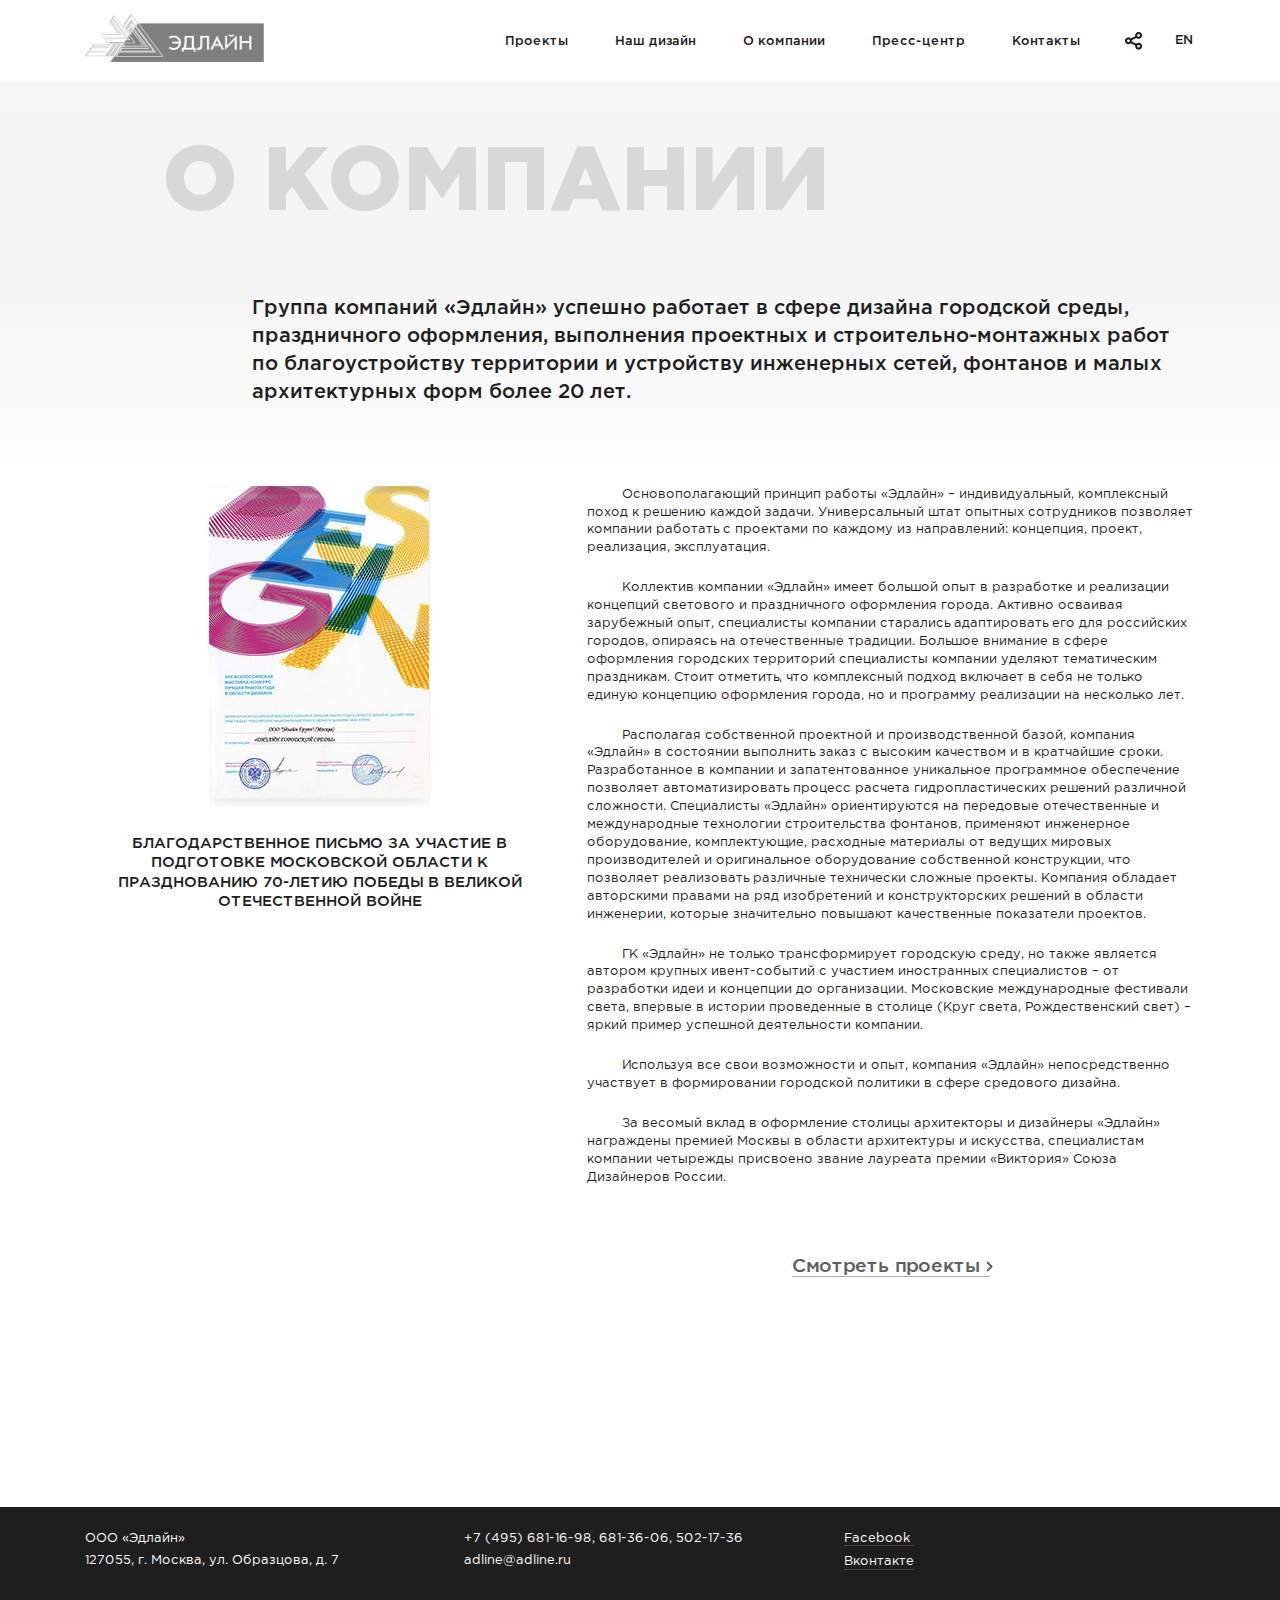
==== commit 02b4f6cb: "app" ====
--- a/about.html
+++ b/about.html
@@ -21,6 +21,17 @@
         <li class="topline__item active"><a class="topline__link" href="about.html">О компании</a></li>
         <li class="topline__item"><a class="topline__link" href="press-center.html">Пресс-центр</a></li>
         <li class="topline__item"><a class="topline__link" href="contacts.html">Контакты</a></li>
+        <ul class="topline__share">
+          <li class="topline__share__list">Поделиться:
+            <ul class="topline__share-inner">
+              <li class="topline__share-inner__list"><a class="topline__share-inner__link YouTube" href="#"></a></li>
+              <li class="topline__share-inner__list"><a class="topline__share-inner__link t" href="#"></a></li>
+              <li class="topline__share-inner__list"><a class="topline__share-inner__link instagram" href="#"></a></li>
+              <li class="topline__share-inner__list"><a class="topline__share-inner__link google" href="#"></a></li>
+              <li class="topline__share-inner__list"><a class="topline__share-inner__link twitter" href="#"></a></li>
+            </ul>
+          </li>
+        </ul>
       </nav>
       <header class="header"><a class="header__logo" href="/"></a>
         <div class="header__right">
@@ -31,7 +42,15 @@
             <li class="header__nav__item"><a class="header__nav__link" href="press-center.html">Пресс-центр</a></li>
             <li class="header__nav__item"><a class="header__nav__link" href="contacts.html">Контакты</a></li>
           </nav>
-          <div class="header__share"></div>
+          <div class="header__share js-share">
+            <ul class="header__share-inner">
+              <li class="header__share-inner__list"><a class="header__share-inner__link YouTube" href="#"></a></li>
+              <li class="header__share-inner__list"><a class="header__share-inner__link t" href="#"></a></li>
+              <li class="header__share-inner__list"><a class="header__share-inner__link instagram" href="#"></a></li>
+              <li class="header__share-inner__list"><a class="header__share-inner__link google" href="#"></a></li>
+              <li class="header__share-inner__list"><a class="header__share-inner__link twitter" href="#"></a></li>
+            </ul>
+          </div>
           <div class="header__language"><span>en</span></div>
         </div>
       </header>
--- a/css/main.css
+++ b/css/main.css
@@ -1,2 +1,2 @@
-@-webkit-keyframes bg{0%{-webkit-transform:translateY(-244px);transform:translateY(-244px)}to{-webkit-transform:translateY(0);transform:translateY(0)}}@keyframes bg{0%{-webkit-transform:translateY(-244px);transform:translateY(-244px)}to{-webkit-transform:translateY(0);transform:translateY(0)}}@-webkit-keyframes bgT{0%{-webkit-transform:translateY(-155px);transform:translateY(-155px)}to{-webkit-transform:translateY(0);transform:translateY(0)}}@keyframes bgT{0%{-webkit-transform:translateY(-155px);transform:translateY(-155px)}to{-webkit-transform:translateY(0);transform:translateY(0)}}@-webkit-keyframes bgB{0%{-webkit-transform:translateY(-255px);transform:translateY(-255px)}to{-webkit-transform:translateY(0);transform:translateY(0)}}@keyframes bgB{0%{-webkit-transform:translateY(-255px);transform:translateY(-255px)}to{-webkit-transform:translateY(0);transform:translateY(0)}}@-webkit-keyframes bg2{0%{background-position:-80px -255px}to{background-position:-80px -355px}}@keyframes bg2{0%{background-position:-80px -255px}to{background-position:-80px -355px}}@-webkit-keyframes drop{0%{-webkit-transform:translateY(0);transform:translateY(0)}50%{-webkit-transform:translateY(30px);transform:translateY(30px)}to{-webkit-transform:translateY(10px);transform:translateY(10px)}}@keyframes drop{0%{-webkit-transform:translateY(0);transform:translateY(0)}50%{-webkit-transform:translateY(30px);transform:translateY(30px)}to{-webkit-transform:translateY(10px);transform:translateY(10px)}}@-webkit-keyframes bgButton{0%{background:#000}to{background:rgba(0,0,0,.8)}65%{background:0 0}}@keyframes bgButton{0%{background:#000}to{background:rgba(0,0,0,.8)}65%{background:0 0}}@-webkit-keyframes bounce{0%,20%,50%,80%,to{-webkit-transform:translateY(0);transform:translateY(0)}40%{-webkit-transform:translateY(-30px);transform:translateY(-30px)}60%{-webkit-transform:translateY(-15px);transform:translateY(-15px)}}@keyframes bounce{0%,20%,50%,80%,to{-webkit-transform:translateY(0);-ms-transform:translateY(0);transform:translateY(0)}40%{-webkit-transform:translateY(-30px);-ms-transform:translateY(-30px);transform:translateY(-30px)}60%{-webkit-transform:translateY(-15px);-ms-transform:translateY(-15px);transform:translateY(-15px)}}@-webkit-keyframes flash{0%,50%,to{opacity:1}25%,75%{opacity:0}}@keyframes flash{0%,50%,to{opacity:1}25%,75%{opacity:0}}@-webkit-keyframes pulse{0%,to{-webkit-transform:scale(1);transform:scale(1)}50%{-webkit-transform:scale(1.1);transform:scale(1.1)}}@keyframes pulse{0%,to{-webkit-transform:scale(1);-ms-transform:scale(1);transform:scale(1)}50%{-webkit-transform:scale(1.1);-ms-transform:scale(1.1);transform:scale(1.1)}}@-webkit-keyframes shake{0%,to{-webkit-transform:translateX(0);transform:translateX(0)}10%,30%,50%,70%,90%{-webkit-transform:translateX(-10px);transform:translateX(-10px)}20%,40%,60%,80%{-webkit-transform:translateX(10px);transform:translateX(10px)}}@keyframes shake{0%,to{-webkit-transform:translateX(0);-ms-transform:translateX(0);transform:translateX(0)}10%,30%,50%,70%,90%{-webkit-transform:translateX(-10px);-ms-transform:translateX(-10px);transform:translateX(-10px)}20%,40%,60%,80%{-webkit-transform:translateX(10px);-ms-transform:translateX(10px);transform:translateX(10px)}}@-webkit-keyframes swing{20%{-webkit-transform:rotate(15deg);transform:rotate(15deg)}40%{-webkit-transform:rotate(-10deg);transform:rotate(-10deg)}60%{-webkit-transform:rotate(5deg);transform:rotate(5deg)}80%{-webkit-transform:rotate(-5deg);transform:rotate(-5deg)}to{-webkit-transform:rotate(0deg);transform:rotate(0deg)}}@keyframes swing{20%{-webkit-transform:rotate(15deg);-ms-transform:rotate(15deg);transform:rotate(15deg)}40%{-webkit-transform:rotate(-10deg);-ms-transform:rotate(-10deg);transform:rotate(-10deg)}60%{-webkit-transform:rotate(5deg);-ms-transform:rotate(5deg);transform:rotate(5deg)}80%{-webkit-transform:rotate(-5deg);-ms-transform:rotate(-5deg);transform:rotate(-5deg)}to{-webkit-transform:rotate(0deg);-ms-transform:rotate(0deg);transform:rotate(0deg)}}@-webkit-keyframes tada{0%{-webkit-transform:scale(1);transform:scale(1)}10%,20%{-webkit-transform:scale(.9) rotate(-3deg);transform:scale(.9) rotate(-3deg)}30%,50%,70%,90%{-webkit-transform:scale(1.1) rotate(3deg);transform:scale(1.1) rotate(3deg)}40%,60%,80%{-webkit-transform:scale(1.1) rotate(-3deg);transform:scale(1.1) rotate(-3deg)}to{-webkit-transform:scale(1) rotate(0);transform:scale(1) rotate(0)}}@keyframes tada{0%{-webkit-transform:scale(1);-ms-transform:scale(1);transform:scale(1)}10%,20%{-webkit-transform:scale(.9) rotate(-3deg);-ms-transform:scale(.9) rotate(-3deg);transform:scale(.9) rotate(-3deg)}30%,50%,70%,90%{-webkit-transform:scale(1.1) rotate(3deg);-ms-transform:scale(1.1) rotate(3deg);transform:scale(1.1) rotate(3deg)}40%,60%,80%{-webkit-transform:scale(1.1) rotate(-3deg);-ms-transform:scale(1.1) rotate(-3deg);transform:scale(1.1) rotate(-3deg)}to{-webkit-transform:scale(1) rotate(0);-ms-transform:scale(1) rotate(0);transform:scale(1) rotate(0)}}@-webkit-keyframes wobble{0%,to{-webkit-transform:translateX(0%);transform:translateX(0%)}15%{-webkit-transform:translateX(-25%) rotate(-5deg);transform:translateX(-25%) rotate(-5deg)}30%{-webkit-transform:translateX(20%) rotate(3deg);transform:translateX(20%) rotate(3deg)}45%{-webkit-transform:translateX(-15%) rotate(-3deg);transform:translateX(-15%) rotate(-3deg)}60%{-webkit-transform:translateX(10%) rotate(2deg);transform:translateX(10%) rotate(2deg)}75%{-webkit-transform:translateX(-5%) rotate(-1deg);transform:translateX(-5%) rotate(-1deg)}}@keyframes wobble{0%,to{-webkit-transform:translateX(0%);-ms-transform:translateX(0%);transform:translateX(0%)}15%{-webkit-transform:translateX(-25%) rotate(-5deg);-ms-transform:translateX(-25%) rotate(-5deg);transform:translateX(-25%) rotate(-5deg)}30%{-webkit-transform:translateX(20%) rotate(3deg);-ms-transform:translateX(20%) rotate(3deg);transform:translateX(20%) rotate(3deg)}45%{-webkit-transform:translateX(-15%) rotate(-3deg);-ms-transform:translateX(-15%) rotate(-3deg);transform:translateX(-15%) rotate(-3deg)}60%{-webkit-transform:translateX(10%) rotate(2deg);-ms-transform:translateX(10%) rotate(2deg);transform:translateX(10%) rotate(2deg)}75%{-webkit-transform:translateX(-5%) rotate(-1deg);-ms-transform:translateX(-5%) rotate(-1deg);transform:translateX(-5%) rotate(-1deg)}}@-webkit-keyframes bounceIn{0%{opacity:0;-webkit-transform:scale(.3);transform:scale(.3)}50%{opacity:1;-webkit-transform:scale(1.05);transform:scale(1.05)}70%{-webkit-transform:scale(.9);transform:scale(.9)}to{-webkit-transform:scale(1);transform:scale(1)}}@keyframes bounceIn{0%{opacity:0;-webkit-transform:scale(.3);-ms-transform:scale(.3);transform:scale(.3)}50%{opacity:1;-webkit-transform:scale(1.05);-ms-transform:scale(1.05);transform:scale(1.05)}70%{-webkit-transform:scale(.9);-ms-transform:scale(.9);transform:scale(.9)}to{-webkit-transform:scale(1);-ms-transform:scale(1);transform:scale(1)}}@-webkit-keyframes bounceInDown{0%{opacity:0;-webkit-transform:translateY(-2000px);transform:translateY(-2000px)}60%{opacity:1;-webkit-transform:translateY(30px);transform:translateY(30px)}80%{-webkit-transform:translateY(-10px);transform:translateY(-10px)}to{-webkit-transform:translateY(0);transform:translateY(0)}}@keyframes bounceInDown{0%{opacity:0;-webkit-transform:translateY(-2000px);-ms-transform:translateY(-2000px);transform:translateY(-2000px)}60%{opacity:1;-webkit-transform:translateY(30px);-ms-transform:translateY(30px);transform:translateY(30px)}80%{-webkit-transform:translateY(-10px);-ms-transform:translateY(-10px);transform:translateY(-10px)}to{-webkit-transform:translateY(0);-ms-transform:translateY(0);transform:translateY(0)}}@-webkit-keyframes bounceInLeft{0%{opacity:0;-webkit-transform:translateX(-2000px);transform:translateX(-2000px)}60%{opacity:1;-webkit-transform:translateX(30px);transform:translateX(30px)}80%{-webkit-transform:translateX(-10px);transform:translateX(-10px)}to{-webkit-transform:translateX(0);transform:translateX(0)}}@keyframes bounceInLeft{0%{opacity:0;-webkit-transform:translateX(-2000px);-ms-transform:translateX(-2000px);transform:translateX(-2000px)}60%{opacity:1;-webkit-transform:translateX(30px);-ms-transform:translateX(30px);transform:translateX(30px)}80%{-webkit-transform:translateX(-10px);-ms-transform:translateX(-10px);transform:translateX(-10px)}to{-webkit-transform:translateX(0);-ms-transform:translateX(0);transform:translateX(0)}}@-webkit-keyframes bounceInRight{0%{opacity:0;-webkit-transform:translateX(2000px);transform:translateX(2000px)}60%{opacity:1;-webkit-transform:translateX(-30px);transform:translateX(-30px)}80%{-webkit-transform:translateX(10px);transform:translateX(10px)}to{-webkit-transform:translateX(0);transform:translateX(0)}}@keyframes bounceInRight{0%{opacity:0;-webkit-transform:translateX(2000px);-ms-transform:translateX(2000px);transform:translateX(2000px)}60%{opacity:1;-webkit-transform:translateX(-30px);-ms-transform:translateX(-30px);transform:translateX(-30px)}80%{-webkit-transform:translateX(10px);-ms-transform:translateX(10px);transform:translateX(10px)}to{-webkit-transform:translateX(0);-ms-transform:translateX(0);transform:translateX(0)}}@-webkit-keyframes bounceInUp{0%{opacity:0;-webkit-transform:translateY(2000px);transform:translateY(2000px)}60%{opacity:1;-webkit-transform:translateY(-30px);transform:translateY(-30px)}80%{-webkit-transform:translateY(10px);transform:translateY(10px)}to{-webkit-transform:translateY(0);transform:translateY(0)}}@keyframes bounceInUp{0%{opacity:0;-webkit-transform:translateY(2000px);-ms-transform:translateY(2000px);transform:translateY(2000px)}60%{opacity:1;-webkit-transform:translateY(-30px);-ms-transform:translateY(-30px);transform:translateY(-30px)}80%{-webkit-transform:translateY(10px);-ms-transform:translateY(10px);transform:translateY(10px)}to{-webkit-transform:translateY(0);-ms-transform:translateY(0);transform:translateY(0)}}@-webkit-keyframes bounceOut{0%{-webkit-transform:scale(1);transform:scale(1)}25%{-webkit-transform:scale(.95);transform:scale(.95)}50%{opacity:1;-webkit-transform:scale(1.1);transform:scale(1.1)}to{opacity:0;-webkit-transform:scale(.3);transform:scale(.3)}}@keyframes bounceOut{0%{-webkit-transform:scale(1);-ms-transform:scale(1);transform:scale(1)}25%{-webkit-transform:scale(.95);-ms-transform:scale(.95);transform:scale(.95)}50%{opacity:1;-webkit-transform:scale(1.1);-ms-transform:scale(1.1);transform:scale(1.1)}to{opacity:0;-webkit-transform:scale(.3);-ms-transform:scale(.3);transform:scale(.3)}}@-webkit-keyframes bounceOutDown{0%{-webkit-transform:translateY(0);transform:translateY(0)}20%{opacity:1;-webkit-transform:translateY(-20px);transform:translateY(-20px)}to{opacity:0;-webkit-transform:translateY(2000px);transform:translateY(2000px)}}@keyframes bounceOutDown{0%{-webkit-transform:translateY(0);-ms-transform:translateY(0);transform:translateY(0)}20%{opacity:1;-webkit-transform:translateY(-20px);-ms-transform:translateY(-20px);transform:translateY(-20px)}to{opacity:0;-webkit-transform:translateY(2000px);-ms-transform:translateY(2000px);transform:translateY(2000px)}}@-webkit-keyframes bounceOutLeft{0%{-webkit-transform:translateX(0);transform:translateX(0)}20%{opacity:1;-webkit-transform:translateX(20px);transform:translateX(20px)}to{opacity:0;-webkit-transform:translateX(-2000px);transform:translateX(-2000px)}}@keyframes bounceOutLeft{0%{-webkit-transform:translateX(0);-ms-transform:translateX(0);transform:translateX(0)}20%{opacity:1;-webkit-transform:translateX(20px);-ms-transform:translateX(20px);transform:translateX(20px)}to{opacity:0;-webkit-transform:translateX(-2000px);-ms-transform:translateX(-2000px);transform:translateX(-2000px)}}@-webkit-keyframes bounceOutRight{0%{-webkit-transform:translateX(0);transform:translateX(0)}20%{opacity:1;-webkit-transform:translateX(-20px);transform:translateX(-20px)}to{opacity:0;-webkit-transform:translateX(2000px);transform:translateX(2000px)}}@keyframes bounceOutRight{0%{-webkit-transform:translateX(0);-ms-transform:translateX(0);transform:translateX(0)}20%{opacity:1;-webkit-transform:translateX(-20px);-ms-transform:translateX(-20px);transform:translateX(-20px)}to{opacity:0;-webkit-transform:translateX(2000px);-ms-transform:translateX(2000px);transform:translateX(2000px)}}@-webkit-keyframes bounceOutUp{0%{-webkit-transform:translateY(0);transform:translateY(0)}20%{opacity:1;-webkit-transform:translateY(20px);transform:translateY(20px)}to{opacity:0;-webkit-transform:translateY(-2000px);transform:translateY(-2000px)}}@keyframes bounceOutUp{0%{-webkit-transform:translateY(0);-ms-transform:translateY(0);transform:translateY(0)}20%{opacity:1;-webkit-transform:translateY(20px);-ms-transform:translateY(20px);transform:translateY(20px)}to{opacity:0;-webkit-transform:translateY(-2000px);-ms-transform:translateY(-2000px);transform:translateY(-2000px)}}@-webkit-keyframes fadeIn{0%{opacity:0}to{opacity:1}}@keyframes fadeIn{0%{opacity:0}to{opacity:1}}@-webkit-keyframes fadeInDown{0%{opacity:0;-webkit-transform:translateY(-20px);transform:translateY(-20px)}to{opacity:1;-webkit-transform:translateY(0);transform:translateY(0)}}@keyframes fadeInDown{0%{opacity:0;-webkit-transform:translateY(-20px);-ms-transform:translateY(-20px);transform:translateY(-20px)}to{opacity:1;-webkit-transform:translateY(0);-ms-transform:translateY(0);transform:translateY(0)}}@-webkit-keyframes fadeInDownBig{0%{opacity:0;-webkit-transform:translateY(-2000px);transform:translateY(-2000px)}to{opacity:1;-webkit-transform:translateY(0);transform:translateY(0)}}@keyframes fadeInDownBig{0%{opacity:0;-webkit-transform:translateY(-2000px);-ms-transform:translateY(-2000px);transform:translateY(-2000px)}to{opacity:1;-webkit-transform:translateY(0);-ms-transform:translateY(0);transform:translateY(0)}}@-webkit-keyframes fadeInLeft{0%{width:0}to{width:100%}}@keyframes fadeInLeft{0%{width:0}to{width:100%}}@-webkit-keyframes fadeInLeftBig{0%{opacity:0;-webkit-transform:translateX(-2000px);transform:translateX(-2000px)}to{opacity:1;-webkit-transform:translateX(0);transform:translateX(0)}}@keyframes fadeInLeftBig{0%{opacity:0;-webkit-transform:translateX(-2000px);-ms-transform:translateX(-2000px);transform:translateX(-2000px)}to{opacity:1;-webkit-transform:translateX(0);-ms-transform:translateX(0);transform:translateX(0)}}@-webkit-keyframes fadeInRight{0%{opacity:0;-webkit-transform:translateX(20px);transform:translateX(20px)}to{opacity:1;-webkit-transform:translateX(0);transform:translateX(0)}}@keyframes fadeInRight{0%{opacity:0;-webkit-transform:translateX(20px);-ms-transform:translateX(20px);transform:translateX(20px)}to{opacity:1;-webkit-transform:translateX(0);-ms-transform:translateX(0);transform:translateX(0)}}@-webkit-keyframes fadeInRightBig{0%{opacity:0;-webkit-transform:translateX(2000px);transform:translateX(2000px)}to{opacity:1;-webkit-transform:translateX(0);transform:translateX(0)}}@keyframes fadeInRightBig{0%{opacity:0;-webkit-transform:translateX(2000px);-ms-transform:translateX(2000px);transform:translateX(2000px)}to{opacity:1;-webkit-transform:translateX(0);-ms-transform:translateX(0);transform:translateX(0)}}@-webkit-keyframes fadeInUp{0%{opacity:0;-webkit-transform:translateY(20px);transform:translateY(20px)}to{opacity:1;-webkit-transform:translateY(0);transform:translateY(0)}}@keyframes fadeInUp{0%{opacity:0;-webkit-transform:translateY(20px);-ms-transform:translateY(20px);transform:translateY(20px)}to{opacity:1;-webkit-transform:translateY(0);-ms-transform:translateY(0);transform:translateY(0)}}@-webkit-keyframes fadeInUpBig{0%{opacity:0;-webkit-transform:translateY(2000px);transform:translateY(2000px)}to{opacity:1;-webkit-transform:translateY(0);transform:translateY(0)}}@keyframes fadeInUpBig{0%{opacity:0;-webkit-transform:translateY(2000px);-ms-transform:translateY(2000px);transform:translateY(2000px)}to{opacity:1;-webkit-transform:translateY(0);-ms-transform:translateY(0);transform:translateY(0)}}@-webkit-keyframes fadeOut{0%{opacity:1}to{opacity:0}}@keyframes fadeOut{0%{opacity:1}to{opacity:0}}@-webkit-keyframes fadeOutDown{0%{opacity:1;-webkit-transform:translateY(0);transform:translateY(0)}to{opacity:0;-webkit-transform:translateY(20px);transform:translateY(20px)}}@keyframes fadeOutDown{0%{opacity:1;-webkit-transform:translateY(0);-ms-transform:translateY(0);transform:translateY(0)}to{opacity:0;-webkit-transform:translateY(20px);-ms-transform:translateY(20px);transform:translateY(20px)}}@-webkit-keyframes fadeOutDownBig{0%{opacity:1;-webkit-transform:translateY(0);transform:translateY(0)}to{opacity:0;-webkit-transform:translateY(2000px);transform:translateY(2000px)}}@keyframes fadeOutDownBig{0%{opacity:1;-webkit-transform:translateY(0);-ms-transform:translateY(0);transform:translateY(0)}to{opacity:0;-webkit-transform:translateY(2000px);-ms-transform:translateY(2000px);transform:translateY(2000px)}}@-webkit-keyframes fadeOutLeft{0%{opacity:1;-webkit-transform:translateX(0);transform:translateX(0)}to{opacity:0;-webkit-transform:translateX(-20px);transform:translateX(-20px)}}@keyframes fadeOutLeft{0%{opacity:1;-webkit-transform:translateX(0);-ms-transform:translateX(0);transform:translateX(0)}to{opacity:0;-webkit-transform:translateX(-20px);-ms-transform:translateX(-20px);transform:translateX(-20px)}}@-webkit-keyframes fadeOutLeftBig{0%{opacity:1;-webkit-transform:translateX(0);transform:translateX(0)}to{opacity:0;-webkit-transform:translateX(-2000px);transform:translateX(-2000px)}}@keyframes fadeOutLeftBig{0%{opacity:1;-webkit-transform:translateX(0);-ms-transform:translateX(0);transform:translateX(0)}to{opacity:0;-webkit-transform:translateX(-2000px);-ms-transform:translateX(-2000px);transform:translateX(-2000px)}}@-webkit-keyframes fadeOutRight{0%{opacity:1;-webkit-transform:translateX(0);transform:translateX(0)}to{opacity:0;-webkit-transform:translateX(20px);transform:translateX(20px)}}@keyframes fadeOutRight{0%{opacity:1;-webkit-transform:translateX(0);-ms-transform:translateX(0);transform:translateX(0)}to{opacity:0;-webkit-transform:translateX(20px);-ms-transform:translateX(20px);transform:translateX(20px)}}@-webkit-keyframes fadeOutRightBig{0%{opacity:1;-webkit-transform:translateX(0);transform:translateX(0)}to{opacity:0;-webkit-transform:translateX(2000px);transform:translateX(2000px)}}@keyframes fadeOutRightBig{0%{opacity:1;-webkit-transform:translateX(0);-ms-transform:translateX(0);transform:translateX(0)}to{opacity:0;-webkit-transform:translateX(2000px);-ms-transform:translateX(2000px);transform:translateX(2000px)}}@-webkit-keyframes fadeOutUp{0%{opacity:1;-webkit-transform:translateY(0);transform:translateY(0)}to{opacity:0;-webkit-transform:translateY(-20px);transform:translateY(-20px)}}@keyframes fadeOutUp{0%{opacity:1;-webkit-transform:translateY(0);-ms-transform:translateY(0);transform:translateY(0)}to{opacity:0;-webkit-transform:translateY(-20px);-ms-transform:translateY(-20px);transform:translateY(-20px)}}@-webkit-keyframes fadeOutUpBig{0%{opacity:1;-webkit-transform:translateY(0);transform:translateY(0)}to{opacity:0;-webkit-transform:translateY(-2000px);transform:translateY(-2000px)}}@keyframes fadeOutUpBig{0%{opacity:1;-webkit-transform:translateY(0);-ms-transform:translateY(0);transform:translateY(0)}to{opacity:0;-webkit-transform:translateY(-2000px);-ms-transform:translateY(-2000px);transform:translateY(-2000px)}}@-webkit-keyframes flip{0%{-webkit-transform:perspective(400px) translateZ(0) rotateY(0) scale(1);transform:perspective(400px) translateZ(0) rotateY(0) scale(1);-webkit-animation-timing-function:ease-out;animation-timing-function:ease-out}40%{-webkit-transform:perspective(400px) translateZ(150px) rotateY(170deg) scale(1);transform:perspective(400px) translateZ(150px) rotateY(170deg) scale(1);-webkit-animation-timing-function:ease-out;animation-timing-function:ease-out}50%{-webkit-transform:perspective(400px) translateZ(150px) rotateY(190deg) scale(1);transform:perspective(400px) translateZ(150px) rotateY(190deg) scale(1);-webkit-animation-timing-function:ease-in;animation-timing-function:ease-in}80%{-webkit-transform:perspective(400px) translateZ(0) rotateY(360deg) scale(.95);transform:perspective(400px) translateZ(0) rotateY(360deg) scale(.95);-webkit-animation-timing-function:ease-in;animation-timing-function:ease-in}to{-webkit-transform:perspective(400px) translateZ(0) rotateY(360deg) scale(1);transform:perspective(400px) translateZ(0) rotateY(360deg) scale(1);-webkit-animation-timing-function:ease-in;animation-timing-function:ease-in}}@keyframes flip{0%{-webkit-transform:perspective(400px) translateZ(0) rotateY(0) scale(1);-ms-transform:perspective(400px) translateZ(0) rotateY(0) scale(1);transform:perspective(400px) translateZ(0) rotateY(0) scale(1);-webkit-animation-timing-function:ease-out;animation-timing-function:ease-out}40%{-webkit-transform:perspective(400px) translateZ(150px) rotateY(170deg) scale(1);-ms-transform:perspective(400px) translateZ(150px) rotateY(170deg) scale(1);transform:perspective(400px) translateZ(150px) rotateY(170deg) scale(1);-webkit-animation-timing-function:ease-out;animation-timing-function:ease-out}50%{-webkit-transform:perspective(400px) translateZ(150px) rotateY(190deg) scale(1);-ms-transform:perspective(400px) translateZ(150px) rotateY(190deg) scale(1);transform:perspective(400px) translateZ(150px) rotateY(190deg) scale(1);-webkit-animation-timing-function:ease-in;animation-timing-function:ease-in}80%{-webkit-transform:perspective(400px) translateZ(0) rotateY(360deg) scale(.95);-ms-transform:perspective(400px) translateZ(0) rotateY(360deg) scale(.95);transform:perspective(400px) translateZ(0) rotateY(360deg) scale(.95);-webkit-animation-timing-function:ease-in;animation-timing-function:ease-in}to{-webkit-transform:perspective(400px) translateZ(0) rotateY(360deg) scale(1);-ms-transform:perspective(400px) translateZ(0) rotateY(360deg) scale(1);transform:perspective(400px) translateZ(0) rotateY(360deg) scale(1);-webkit-animation-timing-function:ease-in;animation-timing-function:ease-in}}@-webkit-keyframes flipInX{0%{-webkit-transform:perspective(400px) rotateX(90deg);transform:perspective(400px) rotateX(90deg);opacity:0}40%{-webkit-transform:perspective(400px) rotateX(-10deg);transform:perspective(400px) rotateX(-10deg)}70%{-webkit-transform:perspective(400px) rotateX(10deg);transform:perspective(400px) rotateX(10deg)}to{-webkit-transform:perspective(400px) rotateX(0deg);transform:perspective(400px) rotateX(0deg);opacity:1}}@keyframes flipInX{0%{-webkit-transform:perspective(400px) rotateX(90deg);-ms-transform:perspective(400px) rotateX(90deg);transform:perspective(400px) rotateX(90deg);opacity:0}40%{-webkit-transform:perspective(400px) rotateX(-10deg);-ms-transform:perspective(400px) rotateX(-10deg);transform:perspective(400px) rotateX(-10deg)}70%{-webkit-transform:perspective(400px) rotateX(10deg);-ms-transform:perspective(400px) rotateX(10deg);transform:perspective(400px) rotateX(10deg)}to{-webkit-transform:perspective(400px) rotateX(0deg);-ms-transform:perspective(400px) rotateX(0deg);transform:perspective(400px) rotateX(0deg);opacity:1}}@-webkit-keyframes flipInY{0%{-webkit-transform:perspective(400px) rotateY(90deg);transform:perspective(400px) rotateY(90deg);opacity:0}40%{-webkit-transform:perspective(400px) rotateY(-10deg);transform:perspective(400px) rotateY(-10deg)}70%{-webkit-transform:perspective(400px) rotateY(10deg);transform:perspective(400px) rotateY(10deg)}to{-webkit-transform:perspective(400px) rotateY(0deg);transform:perspective(400px) rotateY(0deg);opacity:1}}@keyframes flipInY{0%{-webkit-transform:perspective(400px) rotateY(90deg);-ms-transform:perspective(400px) rotateY(90deg);transform:perspective(400px) rotateY(90deg);opacity:0}40%{-webkit-transform:perspective(400px) rotateY(-10deg);-ms-transform:perspective(400px) rotateY(-10deg);transform:perspective(400px) rotateY(-10deg)}70%{-webkit-transform:perspective(400px) rotateY(10deg);-ms-transform:perspective(400px) rotateY(10deg);transform:perspective(400px) rotateY(10deg)}to{-webkit-transform:perspective(400px) rotateY(0deg);-ms-transform:perspective(400px) rotateY(0deg);transform:perspective(400px) rotateY(0deg);opacity:1}}@-webkit-keyframes flipOutX{0%{-webkit-transform:perspective(400px) rotateX(0deg);transform:perspective(400px) rotateX(0deg);opacity:1}to{-webkit-transform:perspective(400px) rotateX(90deg);transform:perspective(400px) rotateX(90deg);opacity:0}}@keyframes flipOutX{0%{-webkit-transform:perspective(400px) rotateX(0deg);-ms-transform:perspective(400px) rotateX(0deg);transform:perspective(400px) rotateX(0deg);opacity:1}to{-webkit-transform:perspective(400px) rotateX(90deg);-ms-transform:perspective(400px) rotateX(90deg);transform:perspective(400px) rotateX(90deg);opacity:0}}@-webkit-keyframes flipOutY{0%{-webkit-transform:perspective(400px) rotateY(0deg);transform:perspective(400px) rotateY(0deg);opacity:1}to{-webkit-transform:perspective(400px) rotateY(90deg);transform:perspective(400px) rotateY(90deg);opacity:0}}@keyframes flipOutY{0%{-webkit-transform:perspective(400px) rotateY(0deg);-ms-transform:perspective(400px) rotateY(0deg);transform:perspective(400px) rotateY(0deg);opacity:1}to{-webkit-transform:perspective(400px) rotateY(90deg);-ms-transform:perspective(400px) rotateY(90deg);transform:perspective(400px) rotateY(90deg);opacity:0}}@-webkit-keyframes lightSpeedIn{0%{-webkit-transform:translateX(100%) skewX(-30deg);transform:translateX(100%) skewX(-30deg);opacity:0}60%{-webkit-transform:translateX(-20%) skewX(30deg);transform:translateX(-20%) skewX(30deg);opacity:1}80%{-webkit-transform:translateX(0%) skewX(-15deg);transform:translateX(0%) skewX(-15deg);opacity:1}to{-webkit-transform:translateX(0%) skewX(0deg);transform:translateX(0%) skewX(0deg);opacity:1}}@keyframes lightSpeedIn{0%{-webkit-transform:translateX(100%) skewX(-30deg);-ms-transform:translateX(100%) skewX(-30deg);transform:translateX(100%) skewX(-30deg);opacity:0}60%{-webkit-transform:translateX(-20%) skewX(30deg);-ms-transform:translateX(-20%) skewX(30deg);transform:translateX(-20%) skewX(30deg);opacity:1}80%{-webkit-transform:translateX(0%) skewX(-15deg);-ms-transform:translateX(0%) skewX(-15deg);transform:translateX(0%) skewX(-15deg);opacity:1}to{-webkit-transform:translateX(0%) skewX(0deg);-ms-transform:translateX(0%) skewX(0deg);transform:translateX(0%) skewX(0deg);opacity:1}}@-webkit-keyframes lightSpeedOut{0%{-webkit-transform:translateX(0%) skewX(0deg);transform:translateX(0%) skewX(0deg);opacity:1}to{-webkit-transform:translateX(100%) skewX(-30deg);transform:translateX(100%) skewX(-30deg);opacity:0}}@keyframes lightSpeedOut{0%{-webkit-transform:translateX(0%) skewX(0deg);-ms-transform:translateX(0%) skewX(0deg);transform:translateX(0%) skewX(0deg);opacity:1}to{-webkit-transform:translateX(100%) skewX(-30deg);-ms-transform:translateX(100%) skewX(-30deg);transform:translateX(100%) skewX(-30deg);opacity:0}}@-webkit-keyframes rotateIn{0%{-webkit-transform-origin:center center;transform-origin:center center;-webkit-transform:rotate(-200deg);transform:rotate(-200deg);opacity:0}to{-webkit-transform-origin:center center;transform-origin:center center;-webkit-transform:rotate(0);transform:rotate(0);opacity:1}}@keyframes rotateIn{0%{-webkit-transform-origin:center center;-ms-transform-origin:center center;transform-origin:center center;-webkit-transform:rotate(-200deg);-ms-transform:rotate(-200deg);transform:rotate(-200deg);opacity:0}to{-webkit-transform-origin:center center;-ms-transform-origin:center center;transform-origin:center center;-webkit-transform:rotate(0);-ms-transform:rotate(0);transform:rotate(0);opacity:1}}@-webkit-keyframes rotateInDownLeft{0%{-webkit-transform-origin:left bottom;transform-origin:left bottom;-webkit-transform:rotate(-90deg);transform:rotate(-90deg);opacity:0}to{-webkit-transform-origin:left bottom;transform-origin:left bottom;-webkit-transform:rotate(0);transform:rotate(0);opacity:1}}@keyframes rotateInDownLeft{0%{-webkit-transform-origin:left bottom;-ms-transform-origin:left bottom;transform-origin:left bottom;-webkit-transform:rotate(-90deg);-ms-transform:rotate(-90deg);transform:rotate(-90deg);opacity:0}to{-webkit-transform-origin:left bottom;-ms-transform-origin:left bottom;transform-origin:left bottom;-webkit-transform:rotate(0);-ms-transform:rotate(0);transform:rotate(0);opacity:1}}@-webkit-keyframes rotateInDownRight{0%{-webkit-transform-origin:right bottom;transform-origin:right bottom;-webkit-transform:rotate(90deg);transform:rotate(90deg);opacity:0}to{-webkit-transform-origin:right bottom;transform-origin:right bottom;-webkit-transform:rotate(0);transform:rotate(0);opacity:1}}@keyframes rotateInDownRight{0%{-webkit-transform-origin:right bottom;-ms-transform-origin:right bottom;transform-origin:right bottom;-webkit-transform:rotate(90deg);-ms-transform:rotate(90deg);transform:rotate(90deg);opacity:0}to{-webkit-transform-origin:right bottom;-ms-transform-origin:right bottom;transform-origin:right bottom;-webkit-transform:rotate(0);-ms-transform:rotate(0);transform:rotate(0);opacity:1}}@-webkit-keyframes rotateInUpLeft{0%{-webkit-transform-origin:left bottom;transform-origin:left bottom;-webkit-transform:rotate(90deg);transform:rotate(90deg);opacity:0}to{-webkit-transform-origin:left bottom;transform-origin:left bottom;-webkit-transform:rotate(0);transform:rotate(0);opacity:1}}@keyframes rotateInUpLeft{0%{-webkit-transform-origin:left bottom;-ms-transform-origin:left bottom;transform-origin:left bottom;-webkit-transform:rotate(90deg);-ms-transform:rotate(90deg);transform:rotate(90deg);opacity:0}to{-webkit-transform-origin:left bottom;-ms-transform-origin:left bottom;transform-origin:left bottom;-webkit-transform:rotate(0);-ms-transform:rotate(0);transform:rotate(0);opacity:1}}@-webkit-keyframes rotateInUpRight{0%{-webkit-transform-origin:right bottom;transform-origin:right bottom;-webkit-transform:rotate(-90deg);transform:rotate(-90deg);opacity:0}to{-webkit-transform-origin:right bottom;transform-origin:right bottom;-webkit-transform:rotate(0);transform:rotate(0);opacity:1}}@keyframes rotateInUpRight{0%{-webkit-transform-origin:right bottom;-ms-transform-origin:right bottom;transform-origin:right bottom;-webkit-transform:rotate(-90deg);-ms-transform:rotate(-90deg);transform:rotate(-90deg);opacity:0}to{-webkit-transform-origin:right bottom;-ms-transform-origin:right bottom;transform-origin:right bottom;-webkit-transform:rotate(0);-ms-transform:rotate(0);transform:rotate(0);opacity:1}}@-webkit-keyframes rotateOut{0%{-webkit-transform-origin:center center;transform-origin:center center;-webkit-transform:rotate(0);transform:rotate(0);opacity:1}to{-webkit-transform-origin:center center;transform-origin:center center;-webkit-transform:rotate(200deg);transform:rotate(200deg);opacity:0}}@keyframes rotateOut{0%{-webkit-transform-origin:center center;-ms-transform-origin:center center;transform-origin:center center;-webkit-transform:rotate(0);-ms-transform:rotate(0);transform:rotate(0);opacity:1}to{-webkit-transform-origin:center center;-ms-transform-origin:center center;transform-origin:center center;-webkit-transform:rotate(200deg);-ms-transform:rotate(200deg);transform:rotate(200deg);opacity:0}}@-webkit-keyframes rotateOutDownLeft{0%{-webkit-transform-origin:left bottom;transform-origin:left bottom;-webkit-transform:rotate(0);transform:rotate(0);opacity:1}to{-webkit-transform-origin:left bottom;transform-origin:left bottom;-webkit-transform:rotate(90deg);transform:rotate(90deg);opacity:0}}@keyframes rotateOutDownLeft{0%{-webkit-transform-origin:left bottom;-ms-transform-origin:left bottom;transform-origin:left bottom;-webkit-transform:rotate(0);-ms-transform:rotate(0);transform:rotate(0);opacity:1}to{-webkit-transform-origin:left bottom;-ms-transform-origin:left bottom;transform-origin:left bottom;-webkit-transform:rotate(90deg);-ms-transform:rotate(90deg);transform:rotate(90deg);opacity:0}}@-webkit-keyframes rotateOutDownRight{0%{-webkit-transform-origin:right bottom;transform-origin:right bottom;-webkit-transform:rotate(0);transform:rotate(0);opacity:1}to{-webkit-transform-origin:right bottom;transform-origin:right bottom;-webkit-transform:rotate(-90deg);transform:rotate(-90deg);opacity:0}}@keyframes rotateOutDownRight{0%{-webkit-transform-origin:right bottom;-ms-transform-origin:right bottom;transform-origin:right bottom;-webkit-transform:rotate(0);-ms-transform:rotate(0);transform:rotate(0);opacity:1}to{-webkit-transform-origin:right bottom;-ms-transform-origin:right bottom;transform-origin:right bottom;-webkit-transform:rotate(-90deg);-ms-transform:rotate(-90deg);transform:rotate(-90deg);opacity:0}}@-webkit-keyframes rotateOutUpLeft{0%{-webkit-transform-origin:left bottom;transform-origin:left bottom;-webkit-transform:rotate(0);transform:rotate(0);opacity:1}to{-webkit-transform-origin:left bottom;transform-origin:left bottom;-webkit-transform:rotate(-90deg);transform:rotate(-90deg);opacity:0}}@keyframes rotateOutUpLeft{0%{-webkit-transform-origin:left bottom;-ms-transform-origin:left bottom;transform-origin:left bottom;-webkit-transform:rotate(0);-ms-transform:rotate(0);transform:rotate(0);opacity:1}to{-webkit-transform-origin:left bottom;-ms-transform-origin:left bottom;transform-origin:left bottom;-webkit-transform:rotate(-90deg);-ms-transform:rotate(-90deg);transform:rotate(-90deg);opacity:0}}@-webkit-keyframes rotateOutUpRight{0%{-webkit-transform-origin:right bottom;transform-origin:right bottom;-webkit-transform:rotate(0);transform:rotate(0);opacity:1}to{-webkit-transform-origin:right bottom;transform-origin:right bottom;-webkit-transform:rotate(90deg);transform:rotate(90deg);opacity:0}}@keyframes rotateOutUpRight{0%{-webkit-transform-origin:right bottom;-ms-transform-origin:right bottom;transform-origin:right bottom;-webkit-transform:rotate(0);-ms-transform:rotate(0);transform:rotate(0);opacity:1}to{-webkit-transform-origin:right bottom;-ms-transform-origin:right bottom;transform-origin:right bottom;-webkit-transform:rotate(90deg);-ms-transform:rotate(90deg);transform:rotate(90deg);opacity:0}}@-webkit-keyframes slideInDown{0%{opacity:0;-webkit-transform:translateY(-2000px);transform:translateY(-2000px)}to{-webkit-transform:translateY(0);transform:translateY(0)}}@keyframes slideInDown{0%{opacity:0;-webkit-transform:translateY(-2000px);-ms-transform:translateY(-2000px);transform:translateY(-2000px)}to{-webkit-transform:translateY(0);-ms-transform:translateY(0);transform:translateY(0)}}@-webkit-keyframes slideInLeft{0%{opacity:0;-webkit-transform:translateX(-2000px);transform:translateX(-2000px)}to{-webkit-transform:translateX(0);transform:translateX(0)}}@keyframes slideInLeft{0%{opacity:0;-webkit-transform:translateX(-2000px);-ms-transform:translateX(-2000px);transform:translateX(-2000px)}to{-webkit-transform:translateX(0);-ms-transform:translateX(0);transform:translateX(0)}}@-webkit-keyframes slideInRight{0%{opacity:0;-webkit-transform:translateX(2000px);transform:translateX(2000px)}to{-webkit-transform:translateX(0);transform:translateX(0)}}@keyframes slideInRight{0%{opacity:0;-webkit-transform:translateX(2000px);-ms-transform:translateX(2000px);transform:translateX(2000px)}to{-webkit-transform:translateX(0);-ms-transform:translateX(0);transform:translateX(0)}}@-webkit-keyframes slideOutLeft{0%{-webkit-transform:translateX(0);transform:translateX(0)}to{opacity:0;-webkit-transform:translateX(-2000px);transform:translateX(-2000px)}}@keyframes slideOutLeft{0%{-webkit-transform:translateX(0);-ms-transform:translateX(0);transform:translateX(0)}to{opacity:0;-webkit-transform:translateX(-2000px);-ms-transform:translateX(-2000px);transform:translateX(-2000px)}}@-webkit-keyframes slideOutRight{0%{-webkit-transform:translateX(0);transform:translateX(0)}to{opacity:0;-webkit-transform:translateX(2000px);transform:translateX(2000px)}}@keyframes slideOutRight{0%{-webkit-transform:translateX(0);-ms-transform:translateX(0);transform:translateX(0)}to{opacity:0;-webkit-transform:translateX(2000px);-ms-transform:translateX(2000px);transform:translateX(2000px)}}@-webkit-keyframes slideOutUp{0%{-webkit-transform:translateY(0);transform:translateY(0)}to{opacity:0;-webkit-transform:translateY(-2000px);transform:translateY(-2000px)}}@keyframes slideOutUp{0%{-webkit-transform:translateY(0);-ms-transform:translateY(0);transform:translateY(0)}to{opacity:0;-webkit-transform:translateY(-2000px);-ms-transform:translateY(-2000px);transform:translateY(-2000px)}}@-webkit-keyframes hinge{0%{-webkit-transform:rotate(0);transform:rotate(0);-webkit-transform-origin:top left;transform-origin:top left;-webkit-animation-timing-function:ease-in-out;animation-timing-function:ease-in-out}20%,60%{-webkit-transform:rotate(80deg);transform:rotate(80deg);-webkit-transform-origin:top left;transform-origin:top left;-webkit-animation-timing-function:ease-in-out;animation-timing-function:ease-in-out}40%{-webkit-transform:rotate(60deg);transform:rotate(60deg);-webkit-transform-origin:top left;transform-origin:top left;-webkit-animation-timing-function:ease-in-out;animation-timing-function:ease-in-out}80%{-webkit-transform:rotate(60deg) translateY(0);transform:rotate(60deg) translateY(0);opacity:1;-webkit-transform-origin:top left;transform-origin:top left;-webkit-animation-timing-function:ease-in-out;animation-timing-function:ease-in-out}to{-webkit-transform:translateY(700px);transform:translateY(700px);opacity:0}}@keyframes hinge{0%{-webkit-transform:rotate(0);-ms-transform:rotate(0);transform:rotate(0);-webkit-transform-origin:top left;-ms-transform-origin:top left;transform-origin:top left;-webkit-animation-timing-function:ease-in-out;animation-timing-function:ease-in-out}20%,60%{-webkit-transform:rotate(80deg);-ms-transform:rotate(80deg);transform:rotate(80deg);-webkit-transform-origin:top left;-ms-transform-origin:top left;transform-origin:top left;-webkit-animation-timing-function:ease-in-out;animation-timing-function:ease-in-out}40%{-webkit-transform:rotate(60deg);-ms-transform:rotate(60deg);transform:rotate(60deg);-webkit-transform-origin:top left;-ms-transform-origin:top left;transform-origin:top left;-webkit-animation-timing-function:ease-in-out;animation-timing-function:ease-in-out}80%{-webkit-transform:rotate(60deg) translateY(0);-ms-transform:rotate(60deg) translateY(0);transform:rotate(60deg) translateY(0);opacity:1;-webkit-transform-origin:top left;-ms-transform-origin:top left;transform-origin:top left;-webkit-animation-timing-function:ease-in-out;animation-timing-function:ease-in-out}to{-webkit-transform:translateY(700px);-ms-transform:translateY(700px);transform:translateY(700px);opacity:0}}@-webkit-keyframes rollIn{0%{opacity:0;-webkit-transform:translateX(-100%) rotate(-120deg);transform:translateX(-100%) rotate(-120deg)}to{opacity:1;-webkit-transform:translateX(0) rotate(0deg);transform:translateX(0) rotate(0deg)}}@keyframes rollIn{0%{opacity:0;-webkit-transform:translateX(-100%) rotate(-120deg);-ms-transform:translateX(-100%) rotate(-120deg);transform:translateX(-100%) rotate(-120deg)}to{opacity:1;-webkit-transform:translateX(0) rotate(0deg);-ms-transform:translateX(0) rotate(0deg);transform:translateX(0) rotate(0deg)}}@-webkit-keyframes rollOut{0%{opacity:1;-webkit-transform:translateX(0) rotate(0deg);transform:translateX(0) rotate(0deg)}to{opacity:0;-webkit-transform:translateX(100%) rotate(120deg);transform:translateX(100%) rotate(120deg)}}@keyframes rollOut{0%{opacity:1;-webkit-transform:translateX(0) rotate(0deg);-ms-transform:translateX(0) rotate(0deg);transform:translateX(0) rotate(0deg)}to{opacity:0;-webkit-transform:translateX(100%) rotate(120deg);-ms-transform:translateX(100%) rotate(120deg);transform:translateX(100%) rotate(120deg)}}.articlle-anonce{padding-bottom:92px}@media screen and (max-width:779px){.articlle-anonce{font-size:9px;padding-bottom:52px}}@media screen and (max-width:480px){.articlle-anonce{font-size:14px;padding-bottom:60px}}.articlle-anonce__title{font-size:26px;font-family:'GothamPro-Medium';margin-bottom:50px}.articlle-anonce__title .progress{margin-top:19px}@media screen and (max-width:779px){.articlle-anonce__title .progress{margin-top:13px}}@media screen and (max-width:480px){.articlle-anonce__title .progress{margin-top:24px}}@media screen and (min-width:1280px){.articlle-anonce__title{font-size:3vh}}@media screen and (max-width:779px){.articlle-anonce__title{font-size:15px;margin-bottom:30px}}@media screen and (max-width:480px){.articlle-anonce__title{font-size:16px;margin-bottom:25px}}.articlle-anonce__items{display:-webkit-box;display:-ms-flexbox;display:flex;-webkit-box-orient:horizontal;-webkit-box-direction:normal;-ms-flex-direction:row;flex-direction:row;margin-right:-30px;margin-bottom:65px}@media screen and (max-width:779px){.articlle-anonce__items{margin-bottom:40px;margin-right:-23px}}@media screen and (max-width:480px){.articlle-anonce__items{-webkit-box-orient:vertical;-webkit-box-direction:normal;-ms-flex-direction:column;flex-direction:column;margin-bottom:18px;width:100%}}.articlle-anonce__item{text-decoration:none;margin-right:30px;-webkit-box-flex:1;-ms-flex:1 1 348px;flex:1 1 348px;overflow:hidden}@media screen and (max-width:868px){.articlle-anonce__item{-webkit-box-flex:1;-ms-flex:1 1 330px;flex:1 1 330px}}@media screen and (max-width:779px){.articlle-anonce__item{margin-right:23px;-webkit-box-flex:1;-ms-flex:1 1 348px;flex:1 1 348px}}@media screen and (max-width:480px){.articlle-anonce__item{margin-right:0;padding-bottom:10px;overflow:visible}}.articlle-anonce__item--video{-webkit-box-flex:2;-ms-flex:2 1 730px;flex:2 1 730px}@media screen and (max-width:480px){.articlle-anonce__item--video{-webkit-box-flex:1;-ms-flex:1 1 auto;flex:1 1 auto}}.articlle-anonce__item--video .articlle-anonce__image-wrap{position:relative}.articlle-anonce__item--video .articlle-anonce__image-wrap:after{content:"";display:block;position:absolute;bottom:0;left:0;width:100%;background:-webkit-gradient(linear,left top,left bottom,from(transparent),to(rgba(0,0,0,.75)));background:-o-linear-gradient(top,transparent 0%,rgba(0,0,0,.75) 100%);background:linear-gradient(to bottom,transparent 0%,rgba(0,0,0,.75) 100%);filter:progid:DXImageTransform.Microsoft.gradient( startColorstr='#00000000', endColorstr='#a6000000',GradientType=0 )}.articlle-anonce__play{display:block;position:absolute;left:50%;top:50%;-webkit-transform:translate(-50%,-50%);-ms-transform:translate(-50%,-50%);transform:translate(-50%,-50%);width:86px;height:86px;z-index:1;background:url(../image/play.svg)}.articlle-anonce__image-wrap{display:block;max-height:363px;min-height:218px;overflow:hidden;margin-bottom:14px;position:relative}@media screen and (min-width:1280px){.articlle-anonce__image-wrap{height:50vh;max-height:400px;min-height:363px}}@media screen and (max-width:779px){.articlle-anonce__image-wrap{max-height:218px;margin-bottom:9px}}@media screen and (max-width:480px){.articlle-anonce__image-wrap{margin-bottom:20px;max-height:initial}}.articlle-anonce__image-wrap:after{position:absolute;content:"";display:block;left:0;right:0;top:0;bottom:0;-webkit-transition:background .9s ease;-o-transition:background .9s ease;transition:background .9s ease;background:0 0}.articlle-anonce__image-wrap:hover:after,.articlle-realty__image-big-wrap:hover:after,.articlle-realty__image-wrap:hover:after,.articlle-vertical__image-wrap:hover:after{background:rgba(255,255,255,.4)}.articlle-anonce__image{min-width:100%;min-height:100%;-webkit-transform:translateX(-50%);-ms-transform:translateX(-50%);transform:translateX(-50%);left:50%;position:relative}.articlle-anonce__name{width:70%;color:#1e1e1e;line-height:1.4}@media screen and (min-width:1280px){.articlle-anonce__name{font-size:2vh}}.articlle-anonce__sub-title{margin-bottom:3px}.articlle-anonce__date{font-family:'GothamPro-Medium';color:#1e1e1e;padding-right:10px}.articlle-anonce__info{display:inline-block;font-family:'GothamPro-Medium';color:#999;padding-left:10px;border-left:1px solid #999}.articlle-realty{padding-bottom:87px}@media screen and (max-width:779px){.articlle-realty{padding-bottom:50px}}.articlle-realty__title{font-size:20px;font-family:'GothamPro-Medium';margin-bottom:55px}.articlle-realty__title .progress{margin-top:17px}@media screen and (max-width:779px){.articlle-realty__title .progress{margin-top:10px}}@media screen and (max-width:480px){.articlle-realty__title .progress{margin-top:23px}}@media screen and (min-width:1280px){.articlle-realty__title{font-size:3vh}}@media screen and (max-width:779px){.articlle-realty__title{font-size:12px;margin-bottom:32px}}@media screen and (max-width:480px){.articlle-realty__title{font-size:16px;margin-bottom:26px}}.articlle-realty__items{margin-right:-30px;margin-bottom:0;font-size:0}@media screen and (max-width:779px){.articlle-realty__items{margin-right:-24px}}.articlle-realty__items--last{margin-bottom:45px}@media screen and (max-width:779px){.articlle-realty__items--last{margin-bottom:30px}}.articlle-realty__item{text-decoration:none;width:50%;display:inline-block;vertical-align:top}@media screen and (max-width:480px){.articlle-realty__item{width:100%}}.articlle-realty__item-big{text-decoration:none;width:50%;display:inline-block;vertical-align:top}@media screen and (max-width:480px){.articlle-realty__item-big{width:100%}}.articlle-realty__wrap{width:50%;display:inline-block}@media screen and (max-width:480px){.articlle-realty__wrap{width:100%}}.articlle-realty__wrap--right{text-align:right}.articlle-realty__inner{margin-right:30px;display:block}@media screen and (max-width:779px){.articlle-realty__inner{margin-right:24px}}.articlle-realty__image-big-wrap{display:block;height:393px;min-height:217px;overflow:hidden;margin-bottom:10px;background-size:cover;background-position:50% 50%;position:relative}@media screen and (min-width:1280px){.articlle-realty__image-big-wrap{height:50vh;max-height:500px;min-height:393px}}@media screen and (max-width:1120px){.articlle-realty__image-big-wrap{height:387px}}@media screen and (max-width:779px){.articlle-realty__image-big-wrap{height:237px;margin-bottom:7px}}@media screen and (max-width:480px){.articlle-realty__image-big-wrap{height:297px;margin-bottom:20px}}.articlle-realty__image-big-wrap:after,.articlle-realty__image-wrap:after,.articlle-vertical__image-wrap:after{position:absolute;content:"";display:block;left:0;right:0;top:0;bottom:0;-webkit-transition:all .9s ease;-o-transition:all .9s ease;transition:all .9s ease;background:0 0}.articlle-realty__image-wrap{display:block;height:160px;min-height:96px;overflow:hidden;margin-bottom:10px;background-size:cover;background-position:50% 50%;position:relative}@media screen and (min-width:1280px){.articlle-realty__image-wrap{height:21vh;max-height:200px;min-height:160px}}@media screen and (max-width:779px){.articlle-realty__image-wrap{height:96px;margin-bottom:7px}}@media screen and (max-width:480px){.articlle-realty__image-wrap{height:297px;margin-bottom:20px}}.articlle-realty__image{max-width:100%;min-width:100%}.articlle-realty__name{color:#1e1e1e;font-size:15px;overflow:hidden;height:65px;display:-webkit-box;-o-text-overflow:ellipsis;text-overflow:ellipsis;-webkit-line-clamp:3;-webkit-box-orient:vertical;line-height:1.4;text-align:left}@media screen and (min-width:1280px){.articlle-realty__name{font-size:2vh}}@media screen and (max-width:1120px){.articlle-realty__name{font-size:14px;height:57px}}@media screen and (max-width:779px){.articlle-realty__name{font-size:9px;height:37px}}@media screen and (max-width:480px){.articlle-realty__name{font-size:12px;height:55px}}.articlle-realty__name--small{font-size:14px}@media screen and (min-width:1280px){.articlle-realty__name--small{font-size:2vh}}@media screen and (max-width:1120px){.articlle-realty__name--small{font-size:13px}}@media screen and (max-width:779px){.articlle-realty__name--small{font-size:8px}}@media screen and (max-width:480px){.articlle-realty__name--small{font-size:12px}}.articlle-vertical{padding-bottom:85px}@media screen and (max-width:779px){.articlle-vertical{padding-bottom:50px}}.articlle-vertical__title{font-size:20px;font-family:'GothamPro-Medium';margin-bottom:55px}.articlle-vertical__title .progress{margin-top:17px}@media screen and (max-width:779px){.articlle-vertical__title .progress{margin-top:11px}}@media screen and (max-width:480px){.articlle-vertical__title .progress{margin-top:22px}}@media screen and (min-width:1280px){.articlle-vertical__title{font-size:3vh}}@media screen and (max-width:779px){.articlle-vertical__title{font-size:12px;margin-bottom:32px}}@media screen and (max-width:480px){.articlle-vertical__title{font-size:16px;margin-bottom:26px}}.articlle-vertical__items{display:-webkit-box;display:-ms-flexbox;display:flex;-webkit-box-orient:horizontal;-webkit-box-direction:normal;-ms-flex-direction:row;flex-direction:row;margin-right:-32px;margin-bottom:55px}@media screen and (max-width:779px){.articlle-vertical__items{margin-right:-22px;margin-bottom:44px}}@media screen and (max-width:480px){.articlle-vertical__items{-webkit-box-orient:vertical;-webkit-box-direction:normal;-ms-flex-direction:column;flex-direction:column;margin-bottom:7px;width:100%}}.articlle-vertical__items--bottom{margin-bottom:78px}.articlle-vertical__item{text-decoration:none;margin-right:32px;-webkit-box-flex:1;-ms-flex:1 1 auto;flex:1 1 auto;overflow:hidden}@media screen and (max-width:779px){.articlle-vertical__item{margin-right:22px}}@media screen and (max-width:480px){.articlle-vertical__item{margin-right:0}}.articlle-vertical__image-wrap{display:block;max-height:363px;overflow:hidden;margin-bottom:16px;position:relative}@media screen and (min-width:1280px){.articlle-vertical__image-wrap{height:50vh;max-height:400px;min-height:363x}}@media screen and (max-width:779px){.articlle-vertical__image-wrap{max-height:218px;margin-bottom:10px}}@media screen and (max-width:480px){.articlle-vertical__image-wrap{max-height:none;min-height:302px;margin-bottom:18px}}.articlle-vertical__image{min-width:100%;min-height:100%;-webkit-transform:translateX(-50%);-ms-transform:translateX(-50%);transform:translateX(-50%);left:50%;position:relative}@media screen and (min-width:1280px){.articlle-vertical__image{max-height:50vh}}@media screen and (max-width:480px){.articlle-vertical__image{width:100%}}.articlle-vertical__name{width:70%;color:#1e1e1e;line-height:1.4}@media screen and (min-width:1280px){.articlle-vertical__name{font-size:2vh}}@media screen and (max-width:779px){.articlle-vertical__name{font-size:9px}}@media screen and (max-width:480px){.articlle-vertical__name{font-size:12px;margin-bottom:24px}}.articlle-vertical__sub-title{margin-bottom:3px}.articlle-vertical__date{font-family:'GothamPro-Medium';color:#1e1e1e;padding-right:10px}.designer{margin-bottom:42px}@media screen and (max-width:779px){.designer{margin-bottom:22px}}@media screen and (max-width:480px){.designer{margin-bottom:12px}}.designer__title{font-size:35px;margin-bottom:63px;font-family:'GothamPro-Bold'}@media screen and (max-width:779px){.designer__title{font-size:20px;margin-bottom:43px}}@media screen and (max-width:480px){.designer__title{font-size:16px;margin-bottom:43px}}.designer__item,.designer__items{display:-webkit-box;display:-ms-flexbox;display:flex}.designer__items{-ms-flex-wrap:wrap;flex-wrap:wrap;-webkit-box-pack:center;-ms-flex-pack:center;justify-content:center}.designer__item{padding-right:11%;-webkit-box-orient:vertical;-webkit-box-direction:normal;-ms-flex-direction:column;flex-direction:column;margin-bottom:40px}@media screen and (max-width:779px){.designer__item{padding-right:5%}}@media screen and (max-width:480px){.designer__item{padding-right:20px;margin-bottom:24px}}.designer__item:last-child{margin-right:0}.designer__image{width:170px;height:170px;border-radius:50%;text-decoration:none;margin-bottom:18px}@media screen and (max-width:480px){.designer__image{width:128px;height:128px;margin-bottom:12px}}.designer__name{text-decoration:none;font-family:"GothamPro-Medium";font-size:20px;color:#1e1e1e;margin-bottom:24px;white-space:nowrap}.designer__name .progress{margin-top:10px}@media screen and (max-width:779px){.designer__name .progress{margin-top:8px}.designer__name{font-size:10px;margin-bottom:12px}}@media screen and (max-width:480px){.designer__name{font-size:14px;margin-bottom:18px}}.designer__bottom{white-space:nowrap}@media screen and (max-width:779px){.designer__bottom{display:-webkit-box;display:-ms-flexbox;display:flex;-webkit-box-pack:justify;-ms-flex-pack:justify;justify-content:space-between}}.designer__social{margin-right:29px}@media screen and (max-width:480px){.designer__social{margin-right:10px}}.designer__social:last-child{margin-right:0}.filter__title{color:#d8d8d8;font-family:'GothamPro-Bold';font-size:35px;margin-bottom:57px}@media screen and (max-width:779px){.filter__title{font-size:20px}}.filter__items{font-family:"GothamPro-Medium";font-size:0;margin-bottom:20px}.filter__item{display:inline-block;margin:0 63px 53px 0}@media screen and (max-width:1120px){.filter__item{margin:0 50px 41px 0}}@media screen and (max-width:779px){.filter__item{margin:0 50px 35px 0}}@media screen and (max-width:480px){.filter__item{display:block;margin:0 0 7px}}.filter__link{font-size:20px;text-decoration:none;color:#1e1e1e;border-bottom:3px solid #d6d6d6;padding-bottom:16px}@media screen and (max-width:1120px){.filter__link{font-size:16px;padding-bottom:14px}}@media screen and (max-width:868px){.filter__link{font-size:13px;padding-bottom:14px}}@media screen and (max-width:779px){.filter__link{font-size:16px;padding-bottom:10px}}@media screen and (max-width:480px){.filter__link{font-size:14px;border-bottom:2px solid #d6d6d6;padding-bottom:8px;display:block}}.filter__link.active{border-color:#1e1e1e}.fnc-sliders{overflow:hidden;-webkit-box-sizing:border-box;box-sizing:border-box;position:relative;height:594px}@media screen and (min-width:1280px){.fnc-sliders{min-height:594px;max-height:750px;height:80vh}}@media screen and (max-width:779px){.fnc-sliders{height:663px}}@media screen and (max-width:480px){.fnc-sliders{height:450px}}.fnc-sliders:after,.fnc-slides{position:absolute;left:0;width:100%}.fnc-sliders:after{content:"";bottom:0;z-index:1;background:#fff;height:6px}@media screen and (max-width:480px){.fnc-sliders:after{height:5px}}.fnc-slides{height:594px;overflow:hidden;top:0;-webkit-transform:translate3d(0,0,0);transform:translate3d(0,0,0)}@media screen and (min-width:1280px){.fnc-slides{min-height:594px;max-height:750px;height:80vh}}@media screen and (max-width:779px){.fnc-slides{height:663px}}@media screen and (max-width:480px){.fnc-slides{height:450px}}.fnc-slides__slides{position:relative;height:100%;-webkit-transition:-webkit-transform 1s .66667s;-o-transition:transform 1s .66667s;transition:transform 1s .66667s;transition:transform 1s .66667s,-webkit-transform 1s .66667s}.fnc-slides__inner{display:none;position:relative;height:100%}.fnc-slides__image{background-position:center top;-webkit-transform:translate3d(0,0,0);transform:translate3d(0,0,0);height:100%;min-height:862px;background-size:auto 862px}@media screen and (min-width:1280px){.fnc-slides__image{min-height:1062px;background-size:100vw auto}}@media screen and (max-width:480px){.fnc-slides__image{height:718px}}.fnc-slides__bottom{position:absolute;left:0;bottom:6px;width:100%;height:40%;z-index:2;background:-webkit-gradient(linear,left top,left bottom,from(transparent),to(rgba(0,0,0,.75)));background:-o-linear-gradient(top,transparent 0%,rgba(0,0,0,.75) 100%);background:linear-gradient(to bottom,transparent 0%,rgba(0,0,0,.75) 100%);filter:progid:DXImageTransform.Microsoft.gradient( startColorstr='#00000000', endColorstr='#a6000000',GradientType=0 )}@media screen and (max-width:480px){.fnc-slides__bottom{height:50px}}.fnc-slides__content{z-index:2;position:absolute;left:85px;bottom:40px}@media screen and (max-width:779px){.fnc-slides__content{bottom:50px;left:35px}}@media screen and (max-width:480px){.fnc-slides__content{left:5%;right:5%;text-align:center;bottom:30px;display:-webkit-box;display:-ms-flexbox;display:flex;-webkit-box-orient:vertical;-webkit-box-direction:normal;-ms-flex-direction:column;flex-direction:column;height:400px;-webkit-box-pack:justify;-ms-flex-pack:justify;justify-content:space-between}}.fnc-slides__heading-wrap{position:relative}@media screen and (max-width:480px){.fnc-slides__heading-wrap{-webkit-box-ordinal-group:4;-ms-flex-order:3;order:3;height:200px}}.fnc-slides__heading-hidden{position:absolute;left:0;z-index:1}@media screen and (max-width:480px){.fnc-slides__heading-hidden{top:50%;-webkit-transform:translateY(-50%);-ms-transform:translateY(-50%);transform:translateY(-50%)}}.fnc-slides__heading{text-transform:inherit;background-position:-80px -105px;background-repeat:no-repeat;background-size:auto 862px;position:relative;z-index:2;-webkit-background-clip:text;-o-background-clip:text;-moz-background-clip:text;background-clip:text;-webkit-text-fill-color:transparent;-o-text-fill-color:transparent;-ms-text-fill-color:transparent;-moz-text-fill-color:transparent;text-fill-color:transparent}@media screen and (min-width:1280px){.fnc-slides__heading{background-size:100vw 862px}}@media screen and (max-width:480px){.fnc-slides__heading{margin-bottom:115px;position:absolute;top:50%;-webkit-transform:translateY(-50%);-ms-transform:translateY(-50%);transform:translateY(-50%)}}.fnc-slides__title{padding-right:20px;text-transform:uppercase;font-size:106px;color:rgba(255,255,255,.7);word-spacing:10px;font-family:'GothamPro-Black';line-height:1.2;white-space:nowrap}@media screen and (min-width:1280px){.fnc-slides__title{font-size:8vw}}@media screen and (max-width:480px){.fnc-slides__title{font-size:66px;text-align:left}}.fnc-slides__title:nth-child(2){margin-bottom:19px}.fnc-slides__text{padding-right:20px;font-size:35px;color:#fff;word-spacing:10px;font-family:'GothamPro-Bold';line-height:1.2}@media screen and (min-width:1280px){.fnc-slides__text{font-size:2vw}}@media screen and (max-width:480px){.fnc-slides__text{font-size:18px;text-align:left;-webkit-box-ordinal-group:2;-ms-flex-order:1;order:1}}.fnc-slides__text:nth-child(3){margin-bottom:40px}@media screen and (max-width:480px){.fnc-slides__text:nth-child(3){-webkit-box-ordinal-group:3;-ms-flex-order:2;order:2}}.fnc-slides__btn{font-family:'GothamPro-Medium';font-size:15px;padding:18px 70px;display:inline-block;background-color:#000;color:#fff;text-decoration:none;text-transform:uppercase;margin-top:40px}@media screen and (max-width:779px){.fnc-slides__btn{font-size:9px;margin-top:70px;padding:12px 43px}}@media screen and (max-width:480px){.fnc-slides__btn{font-size:10px;padding:14px 50px;-webkit-box-ordinal-group:5;-ms-flex-order:4;order:4;margin:0 22px}}.fnc-slides__btn i{left:3px;top:-2px}@media screen and (max-width:480px){.fnc-slides__btn i{top:-1px;width:7px;height:4px}.fnc-slides__btn i:before{left:-1px}}.fnc-slide.m--before-sliding{z-index:2!important;-webkit-transform:translate3d(100%,0,0);transform:translate3d(100%,0,0)}.fnc-slide.m--active-slide{z-index:1}.m--blend-bg-active .fnc-slide__inner,.m--global-blending-active .fnc-slide__inner{background-blend-mode:luminosity}.m--active-slide .fnc-slide__image{-webkit-animation:bg 7s linear infinite;animation:bg 7s linear infinite}@media screen and (min-width:1280px){.m--active-slide .fnc-slide__image{-webkit-animation:bgB 7s linear infinite;animation:bgB 7s linear infinite}}@media screen and (max-width:779px){.m--active-slide .fnc-slide__image{-webkit-animation:bgT 7s linear infinite;animation:bgT 7s linear infinite}}@media screen and (max-width:480px){.m--active-slide .fnc-slide__image{-webkit-animation:bg 7s linear infinite;animation:bg 7s linear infinite}}.m--active-slide .fnc-slide__heading{-webkit-animation:bg2 7s linear infinite;animation:bg2 7s linear infinite;display:block}.m--active-slide .fnc-slides__inner{display:block}.credits-active .example-slider{-webkit-transform:translate3d(-400px,0,0) rotateY(10deg) scale(.9);transform:translate3d(-400px,0,0) rotateY(10deg) scale(.9)}.example-slider .fnc-slide-1 .fnc-slide__image{background-image:url(../image/assets/1.png)}.example-slider .fnc-slide-1 .fnc-slide__heading{background-image:url(../image/assets/1-1.png)}.example-slider .fnc-slide-2 .fnc-slide__image{background-image:url(../image/assets/2.png)}.example-slider .fnc-slide-2 .fnc-slide__heading{background-image:url(../image/assets/2-2.png)}.example-slider .fnc-slide-3 .fnc-slide__image{background-image:url(../image/assets/3.png)}.example-slider .fnc-slide-3 .fnc-slide__heading{background-image:url(../image/assets/3-3.png)}.example-slider .fnc-slide-4 .fnc-slide__image{background-image:url(../image/assets/4.jpg?1)}.example-slider .fnc-slide-4 .fnc-slide__heading{background-image:url(../image/assets/4-4.jpg?1)}.example-slider .fnc-nav__control,.example-slider .fnc-slide__action-btn,.example-slider .fnc-slide__heading{font-family:"Open Sans",Helvetica,Arial,sans-serif}.fnc-nav{z-index:5;position:absolute;bottom:0;right:0;width:100vw}@media screen and (max-width:779px){.fnc-nav{width:100%}}.fnc-nav__bgs{z-index:-1;overflow:hidden}.fnc-nav__bg,.fnc-nav__bgs{position:absolute;left:0;top:0;width:100%;height:100%}.fnc-nav__bg.m--nav-bg-before{z-index:2!important;-webkit-transform:translateX(100%);-ms-transform:translateX(100%);transform:translateX(100%)}.fnc-nav__bg.m--active-nav-bg{z-index:1;-webkit-transition:-webkit-transform 1s .66667s;-o-transition:transform 1s .66667s;transition:transform 1s .66667s;transition:transform 1s .66667s,-webkit-transform 1s .66667s;-webkit-transform:translateX(0);-ms-transform:translateX(0);transform:translateX(0)}.fnc-nav__controls{font-size:0;display:-webkit-box;display:-ms-flexbox;display:flex;-webkit-box-orient:horizontal;-webkit-box-direction:normal;-ms-flex-direction:row;flex-direction:row;-webkit-box-pack:end;-ms-flex-pack:end;justify-content:flex-end;-webkit-box-align:end;-ms-flex-align:end;align-items:flex-end;padding:0 85px 38px 0}@media screen and (max-width:779px){.fnc-nav__controls{padding-right:65px}}@media screen and (max-width:480px){.fnc-nav__controls{-webkit-box-pack:center;-ms-flex-pack:center;justify-content:center;padding:0 0 12px}}.fnc-nav__control{overflow:hidden;display:inline-block;width:13px;height:13px;border:2px solid #fff;background:inherit;cursor:pointer;-webkit-transition:background-color .5s;-o-transition:background-color .5s;transition:background-color .5s;margin-left:20px;outline:0;border-radius:50%}.fnc-nav__control.m--active-control{background:#fff}@media screen and (min-width:1280px){.fnc-nav__control{width:15px;height:15px}}@media screen and (max-width:779px){.fnc-nav__control{width:15px;height:15px;margin-left:32px}}@media screen and (max-width:480px){.fnc-nav__control{width:10px;height:10px}}.fnc-nav__control-progress{position:absolute;left:0;bottom:0;width:100%;height:6px;background:#1e1e1e;-webkit-transform-origin:0 50%;-ms-transform-origin:0 50%;transform-origin:0 50%;-webkit-transform:scaleX(0);-ms-transform:scaleX(0);transform:scaleX(0);-webkit-transition-timing-function:linear!important;-o-transition-timing-function:linear!important;transition-timing-function:linear!important}@media screen and (max-width:480px){.fnc-nav__control-progress{height:4px}}.m--with-autosliding .m--active-control .fnc-nav__control-progress{-webkit-transform:scaleX(1);-ms-transform:scaleX(1);transform:scaleX(1)}.m--prev-control .fnc-nav__control-progress{-webkit-transform:translateX(100%);-ms-transform:translateX(100%);transform:translateX(100%);-webkit-transition:-webkit-transform .5s!important;-o-transition:transform .5s!important;transition:transform .5s!important;transition:transform .5s,-webkit-transform .5s!important}.m--reset-progress .fnc-nav__control-progress{-webkit-transform:scaleX(0);-ms-transform:scaleX(0);transform:scaleX(0);-webkit-transition:-webkit-transform 0s 0s!important;-o-transition:transform 0s 0s!important;transition:transform 0s 0s!important;transition:transform 0s 0s,-webkit-transform 0s 0s!important}.m--autosliding-blocked .fnc-nav__control-progress{-webkit-transition:all 0s 0s!important;-o-transition:all 0s 0s!important;transition:all 0s 0s!important;-webkit-transform:scaleX(0)!important;-ms-transform:scaleX(0)!important;transform:scaleX(0)!important}@media screen and (-ms-high-contrast:active),(-ms-high-contrast:none){.example-slider .fnc-slide .fnc-slide__heading{background:0 0;-webkit-text-fill-color:none}}@media screen and (max-width:1120px){.footer{font-size:14px}}@media screen and (max-width:779px){.footer{font-size:9px}}.footer__top{padding:33px 0 15px;font-family:"GothamPro-Medium";display:-webkit-box;display:-ms-flexbox;display:flex;-webkit-box-orient:horizontal;-webkit-box-direction:normal;-ms-flex-direction:row;flex-direction:row;-webkit-box-pack:justify;-ms-flex-pack:justify;justify-content:space-between;-ms-flex-wrap:wrap;flex-wrap:wrap}@media screen and (min-width:1280px){.footer__top{font-size:1vw}}@media screen and (max-width:779px){.footer__top{padding:21px 0 12px}}@media screen and (max-width:480px){.footer__top{font-size:12px;padding:21px 0 1px}}.footer__top__copy{-webkit-box-flex:1;-ms-flex:1 1 198px;flex:1 1 198px}@media screen and (max-width:779px){.footer__top__copy{-webkit-box-flex:1;-ms-flex:1 1 121px;flex:1 1 121px}}.footer__top__right{-webkit-box-ordinal-group:4;-ms-flex-order:3;order:3;padding-right:8px}@media screen and (max-width:779px){.footer__top__right{padding-right:5px}}@media screen and (max-width:480px){.footer__top__right{-webkit-box-ordinal-group:3;-ms-flex-order:2;order:2;margin-bottom:38px;padding-right:0}.footer__top__language{position:relative;top:-2px}}.footer__top__menu{-webkit-box-ordinal-group:3;-ms-flex-order:2;order:2;-webkit-box-flex:1;-ms-flex:1 1 475px;flex:1 1 475px;display:-webkit-box;display:-ms-flexbox;display:flex}@media screen and (max-width:779px){.footer__top__menu{-webkit-box-flex:1;-ms-flex:1 1 285px;flex:1 1 285px}}@media screen and (max-width:480px){.footer__top__menu{-webkit-box-ordinal-group:4;-ms-flex-order:3;order:3}}.footer__top__items{list-style-type:none}.footer__top__items:nth-child(1){width:58%}@media screen and (max-width:480px){.footer__top__items{width:55%}}.footer__top__link{color:#1e1e1e;text-decoration:none}.footer__top__share{width:17px;height:18px;background:url(../image/share-top.png) no-repeat;cursor:pointer;background-size:contain;display:inline-block;margin:-4px 30px 0 0;position:relative;top:3px}@media screen and (max-width:779px){.footer__top__share{width:10px;height:11px;margin-right:18px}}.footer__top__list{margin-bottom:22px}@media screen and (max-width:779px){.footer__top__list{margin-bottom:12px}}@media screen and (max-width:480px){.footer__top__list{margin-bottom:16px}}.footer__bottom{background:#1e1e1e;color:#fff;padding:23px 0 30px}@media screen and (min-width:1280px){.footer__bottom{font-size:1vw;padding:2% 0 30px}}@media screen and (max-width:779px){.footer__bottom{padding:16px 0 25px}}@media screen and (max-width:480px){.footer__bottom{font-size:8px;padding-top:14px}}.footer__bottom__inner{display:-webkit-box;display:-ms-flexbox;display:flex;-webkit-box-orient:horizontal;-webkit-box-direction:normal;-ms-flex-direction:row;flex-direction:row}.footer__bottom__adress{-webkit-box-flex:1;-ms-flex:1 1 198px;flex:1 1 198px}@media screen and (max-width:779px){.footer__bottom__adress{-webkit-box-flex:1;-ms-flex:1 1 146px;flex:1 1 146px}}@media screen and (max-width:480px){.footer__bottom__adress{-webkit-box-flex:1;-ms-flex:1 1 242px;flex:1 1 242px;padding-right:25px;line-height:1.3}}.footer__bottom__right{display:-webkit-box;display:-ms-flexbox;display:flex;-webkit-box-orient:horizontal;-webkit-box-direction:normal;-ms-flex-direction:row;flex-direction:row;-webkit-box-flex:1;-ms-flex:1 1 475px;flex:1 1 475px}@media screen and (max-width:779px){.footer__bottom__right{-webkit-box-flex:1;-ms-flex:1 1 285px;flex:1 1 285px}}@media screen and (max-width:480px){.footer__bottom__right{-webkit-box-orient:vertical;-webkit-box-direction:normal;-ms-flex-direction:column;flex-direction:column;-webkit-box-flex:1;-ms-flex:1 1 232px;flex:1 1 232px}}.footer__bottom__back{width:75px}@media screen and (max-width:480px){.footer__bottom__back{display:none}}.footer__bottom__link{color:#fff;text-decoration:none}.footer__bottom__contacts{width:58%}@media screen and (max-width:779px){.footer__bottom__contacts{width:62%}}@media screen and (max-width:480px){.footer__bottom__contacts{margin-bottom:20px;line-height:1.5}}.footer__bottom__social-link{color:#fff;text-decoration:none}.footer__bottom__social-link:after{content:" ";display:block;width:100%;background:#444;height:1px}.footer__bottom__social-link:hover:after{background:0 0}@media screen and (max-width:480px){.footer__bottom__social-link{display:inline-block}}.footer__bottom__margin{margin-bottom:10px}@media screen and (max-width:779px){.footer__bottom__margin{margin-bottom:5px}}.header{display:-webkit-box;display:-ms-flexbox;display:flex;-webkit-box-orient:horizontal;-webkit-box-direction:normal;-ms-flex-direction:row;flex-direction:row;-webkit-box-pack:justify;-ms-flex-pack:justify;justify-content:space-between;padding:14px 87px 14px 85px;font-family:"GothamPro-Medium";font-size:15px;z-index:2}@media screen and (max-width:1120px){.header{font-size:14px;padding:14px 5vw}}@media screen and (max-width:868px){.header{font-size:12px}}@media screen and (max-width:779px){.header{padding:9px 5vw;font-size:9px}}@media screen and (max-width:480px){.header{padding:14px 5vw}}.header__logo{width:159px;height:43px;background:url(../image/logo.svg) no-repeat;background-size:contain}@media screen and (min-width:1280px){.header__logo{width:14vw;height:6vh;min-height:43px}}@media screen and (max-width:779px){.header__logo{width:95px;height:26px}}@media screen and (max-width:480px){.header__logo{width:159px;height:43px}}.header__drop div,.header__right{display:-webkit-box;display:-ms-flexbox;display:flex;-webkit-box-orient:horizontal;-webkit-box-direction:normal;-ms-flex-direction:row;flex-direction:row;-webkit-box-align:center;-ms-flex-align:center;align-items:center}@media screen and (max-width:480px){.header__right{display:none}}.header__nav{list-style-type:none}.header__nav__item{font-size:0;display:inline-block;margin-left:42px}@media screen and (max-width:1120px){.header__nav__item{margin-left:2vw}}@media screen and (max-width:480px){.header__nav__item{margin-left:27px}}.header__nav__link{text-decoration:none;color:#1e1e1e;font-size:15px}@media screen and (min-width:1280px){.header__nav__link{font-size:1vw}}@media screen and (max-width:1120px){.header__nav__link{font-size:14px}}@media screen and (max-width:868px){.header__nav__link{font-size:12px}}@media screen and (max-width:779px){.header__nav__link{font-size:9px}}.header__share{width:17px;height:18px;background:url(../image/share-top.png) no-repeat;margin-left:40px;cursor:pointer;background-size:contain}@media screen and (max-width:1120px){.header__share{margin-left:2vw}}@media screen and (max-width:779px){.header__share{width:10px;height:11px}}@media screen and (max-width:480px){.header__share{margin-left:24px}}.header__language{margin-left:35px;text-transform:uppercase}@media screen and (min-width:1280px){.header__language{font-size:1vw}}@media screen and (max-width:1120px){.header__language{margin-left:2vw}}@media screen and (max-width:480px){.header__language{margin-left:15px}}.header__drop{cursor:pointer;display:none;position:fixed;right:20px;top:23px;background-color:#7e7e7e;width:35px;height:35px;border-radius:10px;-webkit-transition:.4s ease-in-out;-o-transition:.4s ease-in-out;transition:.4s ease-in-out;z-index:10}@media screen and (max-width:480px){.header__drop{display:block}}.header__drop[data-rule=active]{-webkit-animation:drop .3s forwards;animation:drop .3s forwards}.header__drop div{-webkit-transform:rotate(0deg);-ms-transform:rotate(0deg);transform:rotate(0deg);height:100%;width:100%;-webkit-box-orient:vertical;-ms-flex-direction:column;flex-direction:column;-webkit-box-pack:center;-ms-flex-pack:center;justify-content:center}.header__drop span{display:block;background-color:#fff;width:23px;height:2px;margin:2px 0 4px;-webkit-transition:.5s;-o-transition:.5s;transition:.5s}.header__drop span.open:nth-child(1){-webkit-transform:rotate(45deg) translate(7px,6px);-ms-transform:rotate(45deg) translate(7px,6px);transform:rotate(45deg) translate(7px,6px)}.header__drop span.open:nth-child(2){-webkit-transform:rotate(-45deg) translate(-1px,1px);-ms-transform:rotate(-45deg) translate(-1px,1px);transform:rotate(-45deg) translate(-1px,1px)}.header__drop span.open:nth-child(3){opacity:0}.mfp-bg{z-index:1042;overflow:hidden;position:fixed;background:#0b0b0b;opacity:.8}.mfp-bg,.mfp-container,.mfp-wrap{width:100%;height:100%;left:0;top:0}.mfp-wrap{z-index:1043;outline:0!important;-webkit-backface-visibility:hidden;position:fixed}.mfp-container{text-align:center;position:absolute;padding:0 8px;-webkit-box-sizing:border-box;box-sizing:border-box}.mfp-container:before,.mfp-content{display:inline-block;vertical-align:middle}.mfp-container:before{content:'';height:100%}.mfp-align-top .mfp-container:before{display:none}.mfp-content{position:relative;margin:0 auto;text-align:left;z-index:1045}.mfp-ajax-holder .mfp-content,.mfp-inline-holder .mfp-content{width:100%;cursor:auto}.mfp-ajax-cur{cursor:progress}.mfp-zoom-out-cur,.mfp-zoom-out-cur .mfp-image-holder .mfp-close{cursor:-webkit-zoom-out;cursor:zoom-out}.mfp-zoom{cursor:pointer;cursor:-webkit-zoom-in;cursor:zoom-in}.mfp-auto-cursor .mfp-content{cursor:auto}.mfp-arrow,.mfp-close,.mfp-counter,.mfp-preloader{-webkit-user-select:none;-moz-user-select:none;-ms-user-select:none;user-select:none}.mfp-loading.mfp-figure,.mfp-s-error .mfp-content,.mfp-s-ready .mfp-preloader{display:none}.mfp-hide{display:none!important}.mfp-preloader{color:#ccc;position:absolute;top:50%;width:auto;text-align:center;margin-top:-.8em;left:8px;right:8px;z-index:1044}.mfp-preloader a{color:#ccc}.mfp-preloader a:hover{color:#fff}button.mfp-arrow,button.mfp-close{overflow:visible;cursor:pointer;background:0 0;border:0;-webkit-appearance:none;display:block;outline:0;padding:0;z-index:1046;-webkit-box-shadow:none;box-shadow:none;-ms-touch-action:manipulation;touch-action:manipulation}button::-moz-focus-inner{padding:0;border:0}.mfp-close{width:44px;height:44px;line-height:44px;position:absolute;right:0;top:0;text-decoration:none;text-align:center;opacity:.65;padding:0 0 18px 10px;color:#fff;font-style:normal;font-size:28px;font-family:Arial,Baskerville,monospace}.mfp-close:focus,.mfp-close:hover{opacity:1}.mfp-close:active{top:1px}.mfp-close-btn-in .mfp-close{color:#333}.mfp-iframe-holder .mfp-close,.mfp-image-holder .mfp-close{color:#fff;right:-6px;text-align:right;padding-right:6px;width:100%}.mfp-counter{position:absolute;top:0;right:0;color:#ccc;font-size:12px;line-height:18px;white-space:nowrap}.mfp-arrow{position:absolute;opacity:.65;top:50%;margin:-55px 0 0;padding:0;width:90px;height:110px;-webkit-tap-highlight-color:transparent}.mfp-arrow:active{margin-top:-54px}.mfp-arrow:focus,.mfp-arrow:hover{opacity:1}.mfp-arrow:after,.mfp-arrow:before{content:'';display:block;width:0;height:0;position:absolute;left:0;top:0;margin-top:35px;margin-left:35px;border:medium inset transparent}.mfp-arrow:after{border-top-width:13px;border-bottom-width:13px;top:8px}.mfp-arrow:before{border-top-width:21px;border-bottom-width:21px;opacity:.7}.mfp-arrow-left{left:0}.mfp-arrow-left:after{border-right:17px solid #fff;margin-left:31px}.mfp-arrow-left:before{margin-left:25px;border-right:27px solid #3f3f3f}.mfp-arrow-right{right:0}.mfp-arrow-right:after{border-left:17px solid #fff;margin-left:39px}.mfp-arrow-right:before{border-left:27px solid #3f3f3f}.mfp-iframe-holder{padding-top:40px;padding-bottom:40px}.mfp-iframe-holder .mfp-content{line-height:0;width:100%;max-width:900px}.mfp-iframe-holder .mfp-close{top:-40px}.mfp-iframe-scaler{width:100%;height:0;overflow:hidden;padding-top:56.25%}.mfp-iframe-scaler iframe{position:absolute;display:block;top:0;left:0;width:100%;height:100%;-webkit-box-shadow:0 0 8px rgba(0,0,0,.6);box-shadow:0 0 8px rgba(0,0,0,.6);background:#000}.mfp-figure:after,img.mfp-img{display:block;width:auto;height:auto}img.mfp-img{-webkit-box-sizing:border-box;box-sizing:border-box;padding:40px 0;margin:0 auto}.mfp-figure,img.mfp-img{line-height:0}.mfp-figure:after{content:'';position:absolute;left:0;top:40px;bottom:40px;right:0;z-index:-1;-webkit-box-shadow:0 0 8px rgba(0,0,0,.6);box-shadow:0 0 8px rgba(0,0,0,.6);background:#444}.mfp-figure small{color:#bdbdbd;display:block;font-size:12px;line-height:14px}.mfp-figure figure{margin:0}.mfp-bottom-bar{margin-top:-36px;position:absolute;top:100%;left:0;width:100%;cursor:auto}.mfp-title{text-align:left;line-height:18px;color:#f3f3f3;word-wrap:break-word;padding-right:36px}.mfp-image-holder .mfp-content,img.mfp-img{max-width:100%}.mfp-gallery .mfp-image-holder .mfp-figure{cursor:pointer}@media screen and (max-width:800px) and (orientation:landscape),screen and (max-height:300px){.mfp-img-mobile .mfp-image-holder{padding-left:0;padding-right:0}.mfp-img-mobile img.mfp-img{padding:0}.mfp-img-mobile .mfp-figure:after{top:0;bottom:0}.mfp-img-mobile .mfp-figure small{display:inline;margin-left:5px}.mfp-img-mobile .mfp-bottom-bar{background:rgba(0,0,0,.6);bottom:0;margin:0;top:auto;padding:3px 5px;position:fixed;-webkit-box-sizing:border-box;box-sizing:border-box}.mfp-img-mobile .mfp-bottom-bar:empty{padding:0}.mfp-img-mobile .mfp-counter{right:5px;top:3px}.mfp-img-mobile .mfp-close{top:0;right:0;width:35px;height:35px;line-height:35px;background:rgba(0,0,0,.6);position:fixed;text-align:center;padding:0}}@media all and (max-width:900px){.mfp-arrow{-webkit-transform:scale(.75);-ms-transform:scale(.75);transform:scale(.75)}.mfp-arrow-left{-webkit-transform-origin:0;-ms-transform-origin:0;transform-origin:0}.mfp-arrow-right{-webkit-transform-origin:100%;-ms-transform-origin:100%;transform-origin:100%}.mfp-container{padding-left:6px;padding-right:6px}}.main-feed{padding-top:99px;padding-bottom:99px}@media screen and (max-width:779px){.main-feed{padding-top:62px;padding-bottom:59px}}@media screen and (max-width:480px){.main-feed{padding-top:25px;display:-webkit-box;display:-ms-flexbox;display:flex;-webkit-box-orient:vertical;-webkit-box-direction:normal;-ms-flex-direction:column;flex-direction:column}}.main-feed:after{content:"";display:table;clear:both}.main-feed__title{font-family:"GothamPro-Bold";font-size:35px;margin-bottom:40px;position:relative;top:-4px;left:-3px}@media screen and (min-width:1280px){.main-feed__title{font-size:2.5vw}}@media screen and (max-width:779px){.main-feed__title{margin-bottom:22px;font-size:21px}}@media screen and (max-width:480px){.main-feed__title{font-size:24px}}.main-feed__text{font-family:"GothamPro-Medium";font-size:20px;margin-bottom:30px;width:50%;line-height:1.5}@media screen and (min-width:1280px){.main-feed__text{font-size:1.3vw}}@media screen and (max-width:779px){.main-feed__text{font-size:12px;margin-bottom:15px}}@media screen and (max-width:480px){.main-feed__text{font-size:16px;width:100%;margin-bottom:30px}}.main-feed .link-article__inner,.main-feed__link{margin-bottom:95px}@media screen and (max-width:868px){.main-feed .link-article__inner{margin-bottom:58px}}@media screen and (max-width:779px){.main-feed .link-article__inner{margin-bottom:43px}}@media screen and (max-width:480px){.main-feed .link-article__inner{margin-bottom:33px}}.main-feed__link{color:#606060;font-family:"GothamPro-Medium";text-decoration:none;display:inline-block;font-size:20px}@media screen and (max-width:480px){.main-feed__link .link-article__inner{font-size:16px}}.link-article__inner i,.main-feed__link i{position:relative;top:-2px;left:5px}.main-feed__link:after{content:" ";display:block;width:100%;background:#afafaf;height:1px}.link-article__inner:hover:after,.main-feed__link:hover:after{background:0 0}@media screen and (max-width:480px){.main-feed__info{-webkit-box-ordinal-group:2;-ms-flex-order:1;order:1}}.main-feed__right{float:right;width:340px;text-align:center}@media screen and (min-width:1280px){.main-feed__right{-webkit-transform:scale(1.2) translateY(8.4%);-ms-transform:scale(1.2) translateY(8.4%);transform:scale(1.2) translateY(8.4%)}}@media screen and (max-width:868px){.main-feed__right{margin-right:0}}@media screen and (max-width:1120px){.main-feed__right{margin-right:0}}@media screen and (max-width:480px){.main-feed__right{float:none;width:100%;margin:0 0 42px;-webkit-box-ordinal-group:3;-ms-flex-order:2;order:2}}.main-feed__author{width:60%}@media screen and (max-width:1120px){.main-feed__author{width:80%;clear:both}}@media screen and (max-width:779px){.main-feed__author{clear:inherit}}@media screen and (max-width:480px){.main-feed__author{-webkit-box-ordinal-group:4;-ms-flex-order:3;order:3;width:100%}}.main-feed__author__image{float:left;margin-right:24px;border-radius:50%;position:relative;left:-4px;top:5px}@media screen and (max-width:868px){.main-feed__author__image{width:135px}}@media screen and (max-width:779px){.main-feed__author__image{width:103px;margin-right:11px;position:relative;top:14px}}@media screen and (max-width:480px){.main-feed__author__image{width:130px;margin-right:27px}}.main-feed__author__content,body.hidden{overflow:hidden}.main-feed__author__content p{margin-bottom:15px;line-height:1.2}@media screen and (min-width:1280px){.main-feed__author__content p{font-size:1vw}}@media screen and (max-width:779px){.main-feed__author__content p{font-size:8px;margin-bottom:11px}}@media screen and (max-width:480px){.main-feed__author__content p{font-size:12px;line-height:1.3;margin-bottom:14px}}.main-feed__author__title{display:inline-block;font-family:"GothamPro-Medium";font-size:20px;margin-bottom:30px}.main-feed__author__title .progress{margin-top:14px}@media screen and (max-width:779px){.main-feed__author__title .progress{margin-top:10px}}@media screen and (max-width:480px){.main-feed__author__title .progress{margin-top:22px}}@media screen and (min-width:1280px){.main-feed__author__title{font-size:1.3vw}}@media screen and (max-width:868px){.main-feed__author__title{font-size:12px}}@media screen and (max-width:779px){.main-feed__author__title{margin-top:12px;margin-bottom:17px}}@media screen and (max-width:480px){.main-feed__author__title{font-size:16px;line-height:1.3;margin-bottom:35px}}.overview-project{display:-webkit-box;display:-ms-flexbox;display:flex;-webkit-box-orient:horizontal;-webkit-box-direction:normal;-ms-flex-direction:row;flex-direction:row;margin-bottom:67px}@media screen and (max-width:480px){.overview-project{-webkit-box-orient:vertical;-webkit-box-direction:normal;-ms-flex-direction:column;flex-direction:column;margin-bottom:0}}.overview-project__title{font-family:'GothamPro-Medium';font-size:19px}@media screen and (min-width:1280px){.overview-project__title{font-size:1.1vw}}@media screen and (max-width:480px){.overview-project__title{margin-bottom:30px}}.overview-project__title__inner{display:inline-block;width:20vw;max-width:300px;min-width:180px}.overview-project__title__wrap{display:inline-block;padding-bottom:8px;border-bottom:3px solid #1e1e1e;margin-left:9px}.overview-project__content{position:relative;top:-7px}.overview-project__content p{text-indent:36px;line-height:1.4;margin-bottom:25px}@media screen and (min-width:1280px){.overview-project__content p{font-size:1vw}}@media screen and (max-width:480px){.overview-project__content p{line-height:1.5}}.overview-top{background:#f6f6f6;background:-webkit-gradient(linear,left top,left bottom,from(#f6f6f6),color-stop(44%,#f4f4f4),color-stop(44%,#f5f5f7),color-stop(44%,#f4f4f4),color-stop(47%,#f4f4f4),to(#fff));background:-o-linear-gradient(top,#f6f6f6 0%,#f4f4f4 44%,#f5f5f7 44%,#f4f4f4 44%,#f4f4f4 47%,#fff 100%);background:linear-gradient(to bottom,#f6f6f6 0%,#f4f4f4 44%,#f5f5f7 44%,#f4f4f4 44%,#f4f4f4 47%,#fff 100%);filter:progid:DXImageTransform.Microsoft.gradient( startColorstr='#f6f6f6', endColorstr='#ffffff',GradientType=0 );padding:58px 0 10px;position:relative}@media screen and (min-width:1280px){.overview-top{font-size:1vw}}@media screen and (max-width:480px){.overview-top{padding-top:73px}.overview-top:before{content:"";position:absolute;left:0;top:0;display:block;height:30px;width:100%;background:-webkit-gradient(linear,left top,left bottom,from(rgba(0,0,0,.25)),color-stop(1%,rgba(0,0,0,.25)),to(transparent));background:-o-linear-gradient(top,rgba(0,0,0,.25) 0%,rgba(0,0,0,.25) 1%,transparent 100%);background:linear-gradient(to bottom,rgba(0,0,0,.25) 0%,rgba(0,0,0,.25) 1%,transparent 100%);filter:progid:DXImageTransform.Microsoft.gradient( startColorstr='#73000000', endColorstr='#00000000',GradientType=0 )}}.overview-top__title{font-family:"GothamPro-Black";font-size:106px;text-transform:uppercase;color:#d8d8d8;margin-bottom:64px;padding-left:7%}@media screen and (min-width:1280px){.overview-top__title{font-size:7vw}}@media screen and (max-width:1120px){.overview-top__title{font-size:80px}}@media screen and (max-width:868px){.overview-top__title{font-size:78px}}@media screen and (max-width:779px){.overview-top__title{font-size:80px}}@media screen and (max-width:480px){.overview-top__title{font-size:36px;margin-bottom:22px;padding-left:0}}.overview-top__text{font-family:"GothamPro-Medium";font-size:20px;margin-bottom:70px;padding-left:15%;line-height:1.4}@media screen and (max-width:480px){.overview-top__text{padding-left:0;font-size:16px;margin-bottom:20px}}.overview-top__tab{font-family:"GothamPro-Bold";display:-webkit-box;display:-ms-flexbox;display:flex;list-style-type:none;margin:0 0 75px}@media screen and (max-width:779px){.overview-top__tab{margin-bottom:50px}}@media screen and (max-width:480px){.overview-top__tab{-webkit-box-orient:vertical;-webkit-box-direction:normal;-ms-flex-direction:column;flex-direction:column;margin-bottom:20px}}.overview-top__tab__list{padding-right:54px;margin:0}@media screen and (max-width:480px){.overview-top__tab__list{margin-bottom:14px;padding-right:0}}.overview-top__tab__list:last-child{padding-right:0}.overview-top__tab__link{font-size:35px;color:#d8d8d8;text-decoration:none}@media screen and (max-width:1120px){.overview-top__tab__link{font-size:20px}}@media screen and (max-width:779px){.overview-top__tab__link{font-size:16px}}.overview-top__tab__link.active{color:#1e1e1e}.overview-top__filter{display:none;margin:0 0 20px;list-style-type:none;-webkit-box-orient:horizontal;-webkit-box-direction:normal;-ms-flex-direction:row;flex-direction:row;-webkit-box-pack:justify;-ms-flex-pack:justify;justify-content:space-between;padding-bottom:10px}@media screen and (max-width:480px){.overview-top__filter{display:-webkit-box;display:-ms-flexbox;display:flex}}.overview-top__filter__list{margin:0}.overview-top__filter__link{font-size:14px;text-decoration:none;color:#1e1e1e;border-bottom:2px solid #d6d6d6;padding-bottom:8px;padding-right:25px}.overview-top__filter__link.active{border-color:#1e1e1e}.overview-top__wrap{padding-left:15%;line-height:1.4}@media screen and (max-width:480px){.overview-top__wrap{padding-left:0;font-size:12px}}.overview-top__wrap__title{font-size:20px;margin-bottom:20px}@media screen and (max-width:480px){.overview-top__wrap__title{padding-left:0;font-size:16px}}.overview-top__wrap__text{margin-bottom:75px}@media screen and (max-width:779px){.overview-top__wrap__text{margin-bottom:50px}}@media screen and (max-width:480px){.overview-top__wrap__text{margin-bottom:25px}}.popup{position:absolute;width:90%;top:20%;left:50%;-webkit-transform:translateX(-50%);-ms-transform:translateX(-50%);transform:translateX(-50%);z-index:50;min-height:900px;padding-bottom:65px;background:#fff;display:none;max-width:967px}@media screen and (min-width:1280px){.popup{max-width:1360px}}.popup .slideshow{margin-bottom:0}.popup__close{width:78px;height:500px;position:absolute;top:50px;left:500px;z-index:55;padding-top:100px}@media screen and (max-width:480px){.popup__close{margin-left:-75px}}.popup__close div{background:#000;width:78px;height:52px;color:red;display:block;cursor:pointer}.popup__close div span{background-color:#fff;border-radius:2px;-webkit-transition:.3s cubic-bezier(.8,.5,.2,1.4);-o-transition:.3s cubic-bezier(.8,.5,.2,1.4);transition:.3s cubic-bezier(.8,.5,.2,1.4);width:15px;height:2px;-webkit-transition-duration:500ms;-o-transition-duration:500ms;transition-duration:500ms;display:block;position:relative}.popup__close div span:nth-child(1){-webkit-transform:rotate(45deg);-ms-transform:rotate(45deg);transform:rotate(45deg);top:24px;left:32px}.popup__close div span:nth-child(2){-webkit-transform:rotate(-45deg);-ms-transform:rotate(-45deg);transform:rotate(-45deg);top:22px;left:31px}.popup__content{padding:40px 60px 60px;display:-webkit-box;display:-ms-flexbox;display:flex;-webkit-box-orient:horizontal;-webkit-box-direction:normal;-ms-flex-direction:row;flex-direction:row}@media screen and (max-width:480px){.popup__content{-webkit-box-orient:vertical;-webkit-box-direction:normal;-ms-flex-direction:column;flex-direction:column;padding:20px}}.popup__content__left{font-family:'GothamPro-Bold';font-size:35px;padding-right:50px;padding-top:7px}@media screen and (max-width:480px){.popup__content__left{margin-bottom:15px}}.popup__content__title{font-family:'GothamPro-Medium';font-size:19px;margin-bottom:50px;line-height:1.3}@media screen and (min-width:1280px){.popup__content__title{font-size:1.1vw}}@media screen and (max-width:480px){.popup__content__title{font-size:17px}}.popup__content__text{margin-bottom:25px;text-indent:35px;line-height:1.5}@media screen and (min-width:1280px){.popup__content__text{font-size:1vw}}@media screen and (max-width:480px){.popup__content__text{margin-bottom:20px}}.popup__content__comment{font-family:'GothamPro-Medium';border-top:3px solid #1e1e1e;border-bottom:3px solid #1e1e1e;padding:17px 35px 20px;margin-bottom:50px;line-height:1.7}@media screen and (min-width:1280px){.popup__content__comment{font-size:1vw}}@media screen and (max-width:480px){.popup__content__comment{padding:17px 0 20px;margin-bottom:20px}.popup .link-article{text-align:center}}.simple-slider-two{position:relative;text-align:center;margin:auto}@media screen and (max-width:779px){.simple-slider-two{width:100%}}.simple-slider-two__inner{position:relative;display:inline-block;margin-bottom:25px}.simple-slider-two__inner:before{display:block;opacity:0;background:-webkit-gradient(linear,left top,right top,from(rgba(0,0,0,.5)),color-stop(3%,rgba(0,0,0,.46)),color-stop(9%,rgba(0,0,0,.32)),color-stop(18%,rgba(0,0,0,.18)),color-stop(24%,rgba(0,0,0,.04)),color-stop(27%,transparent),color-stop(28%,rgba(255,255,255,0)),color-stop(72%,rgba(255,255,255,0)),color-stop(73%,transparent),color-stop(79%,rgba(0,0,0,.09)),color-stop(94%,rgba(0,0,0,.39)),to(rgba(0,0,0,.5)));background:-o-linear-gradient(left,rgba(0,0,0,.5) 0%,rgba(0,0,0,.46) 3%,rgba(0,0,0,.32) 9%,rgba(0,0,0,.18) 18%,rgba(0,0,0,.04) 24%,transparent 27%,rgba(255,255,255,0) 28%,rgba(255,255,255,0) 72%,transparent 73%,rgba(0,0,0,.09) 79%,rgba(0,0,0,.39) 94%,rgba(0,0,0,.5) 100%);background:linear-gradient(to right,rgba(0,0,0,.5) 0%,rgba(0,0,0,.46) 3%,rgba(0,0,0,.32) 9%,rgba(0,0,0,.18) 18%,rgba(0,0,0,.04) 24%,transparent 27%,rgba(255,255,255,0) 28%,rgba(255,255,255,0) 72%,transparent 73%,rgba(0,0,0,.09) 79%,rgba(0,0,0,.39) 94%,rgba(0,0,0,.5) 100%);-webkit-transition:opacity 1s linear;-o-transition:opacity 1s linear;transition:opacity 1s linear;content:"";position:absolute;top:0;left:0;height:100%;width:100%}.simple-slider-two__wrap{height:450px;overflow:hidden}.simple-slider-two__list{background:#fff;right:0;height:450px}.simple-slider-two__image{margin:auto;width:221px}@media screen and (max-width:779px){.simple-slider-two__image{max-height:320px;max-width:100%}}.simple-slider-two__title{font-family:'GothamPro-Medium';position:relative;line-height:1.3;text-transform:uppercase}@media screen and (max-width:779px){.simple-slider-two__title{font-size:10px}}@media screen and (max-width:480px){.simple-slider-two__title{font-size:12px}}.simple-slider-two__link{display:none;position:absolute;top:50%;-webkit-transform:translateY(-50%);-ms-transform:translateY(-50%);transform:translateY(-50%);left:14px;z-index:7;color:#fff;-webkit-transition:all .9s ease;-o-transition:all .9s ease;transition:all .9s ease;text-decoration:none;width:0;height:0;border-top:7px solid transparent;border-right:10px solid #fff;border-bottom:7px solid transparent;cursor:pointer}.simple-slider-two__link:last-child{left:auto;right:14px;border-right:none;border-left:10px solid #fff}.simple-slider-two:hover .simple-slider-two__link,article,aside,figure,footer,header,main,nav,section{display:block}.simple-slider-two:hover .simple-slider-two__inner:before{opacity:1}.simple-slider{position:relative;text-align:center}@media screen and (max-width:779px){.simple-slider{width:100%}}.simple-slider__inner{position:relative;display:inline-block;margin-bottom:25px}.simple-slider__bg{display:block;position:absolute;top:0;left:0;width:100%;background:-o-linear-gradient(45deg,rgba(0,0,0,.65) 0%,transparent 100%);background:linear-gradient(45deg,rgba(0,0,0,.65) 0%,transparent 100%);filter:progid:DXImageTransform.Microsoft.gradient( startColorstr='#a6000000', endColorstr='#00000000',GradientType=1 );height:100%}@media screen and (max-width:779px){.simple-slider__bg{max-height:188px}}@media screen and (max-width:480px){.simple-slider__bg{max-height:320px}}.simple-slider__wrap{height:320px;overflow:hidden;margin:0 auto 55px}@media screen and (min-width:1280px){.simple-slider__wrap{height:319px}}@media screen and (max-width:779px){.simple-slider__wrap{max-height:188px}}@media screen and (max-width:480px){.simple-slider__wrap{max-height:320px}}.simple-slider__list{background:#fff;right:0;height:320px}@media screen and (max-width:779px){.simple-slider__list{max-height:188px}}@media screen and (max-width:480px){.simple-slider__list{max-height:320px}}.simple-slider__image{margin:auto;max-width:221px}@media screen and (max-width:779px){.simple-slider__image{max-height:188px}}@media screen and (max-width:480px){.simple-slider__image{max-height:320px}}.simple-slider__title{color:#fff;line-height:1.3;position:absolute;bottom:18px;text-align:left;left:18px}@media screen and (max-width:779px){.simple-slider__title{font-size:9px}}@media screen and (max-width:480px){.simple-slider__title{font-size:15px}}.simple-slider__link{position:absolute;top:50%;-webkit-transform:translateY(-50%);-ms-transform:translateY(-50%);transform:translateY(-50%);left:-30px;z-index:7;color:#fff;-webkit-transition:all .9s ease;-o-transition:all .9s ease;transition:all .9s ease;text-decoration:none;width:0;height:0;border-top:7px solid transparent;border-right:10px solid #1e1e1e;border-bottom:7px solid transparent;cursor:pointer}.simple-slider__link.js-slider-link-right{left:auto;right:-30px;border-right:none;border-left:10px solid #1e1e1e}.slideshow{height:650px;width:100%;overflow:hidden;position:relative;margin-bottom:65px}@media screen and (max-width:480px){.slideshow{height:449px}}.slideshow__items{position:relative;width:100%}.slideshow__item{position:absolute;width:100%;font-size:0}.slideshow__image{width:100%;height:650px;background-size:cover;background-position:center center;display:block}@media screen and (max-width:480px){.slideshow__image{height:449px;left:18px;top:20px;bottom:auto}}.slideshow__text{position:absolute;line-height:1.2;bottom:130px;left:87px;color:#fff;z-index:2;font-family:'GothamPro-Bold';font-size:35px}@media screen and (min-width:1280px){.slideshow__text{font-size:3vw}}@media screen and (max-width:480px){.slideshow__text{font-size:18px;left:5%;top:24px}}.slideshow__bottom{position:absolute;left:0;bottom:0;width:100%;height:40%;z-index:2;background:-webkit-gradient(linear,left top,left bottom,from(transparent),to(rgba(0,0,0,.75)));background:-o-linear-gradient(top,transparent 0%,rgba(0,0,0,.75) 100%);background:linear-gradient(to bottom,transparent 0%,rgba(0,0,0,.75) 100%);filter:progid:DXImageTransform.Microsoft.gradient( startColorstr='#00000000', endColorstr='#a6000000',GradientType=0 )}@media screen and (max-width:480px){.slideshow__bottom{height:50px}}.slideshow .controller-item{display:inline-block;width:15px;height:15px;border:2px solid #fff;background:0 0;margin-right:33px;border-radius:50%;cursor:pointer}@media screen and (max-width:480px){.slideshow .controller-item{width:10px;height:10px;margin-right:18px}}.slideshow .controller-item-hover{background:#fff}.slideshow .slideshow-transform .slideshow__image{-webkit-transform:scale(1.1,1.1);-ms-transform:scale(1.1,1.1);transform:scale(1.1,1.1);-webkit-transition:-webkit-transform 8s;-o-transition:transform 8s;transition:transform 8s;transition:transform 8s,-webkit-transform 8s}.slideshow #slideshow-controller{z-index:2;position:absolute;bottom:32px;right:76px}@media screen and (max-width:480px){.slideshow #slideshow-controller{bottom:7px;left:50%;right:auto;-webkit-transform:translateX(-50%);-ms-transform:translateX(-50%);transform:translateX(-50%)}}.slideshow #controller-left,.slideshow #controller-right{z-index:2;bottom:35px;cursor:pointer;position:absolute;background:#000;width:80px;height:52px;padding:20px 0 0 32px}.slideshow #controller-left.active,.slideshow #controller-right.active{-webkit-animation-duration:1s;animation-duration:1s;-webkit-animation-name:bgButton;animation-name:bgButton}@media screen and (max-width:480px){.slideshow #controller-left,.slideshow #controller-right{bottom:25px;right:auto;width:56px;height:37px}}.slideshow #controller-left{left:88px;padding-left:34px}@media screen and (max-width:480px){.slideshow #controller-left{padding:10px 0 0 20px;margin-left:-42px;left:50%;-webkit-transform:translateX(-50%);-ms-transform:translateX(-50%);transform:translateX(-50%)}}.slideshow #controller-right{left:182px;padding-left:38px}@media screen and (max-width:480px){.slideshow #controller-right{padding:10px 0 0 27px;margin-left:27px;-webkit-transform:translateX(-50%);-ms-transform:translateX(-50%);transform:translateX(-50%);left:50%}}.slideshow--popup,.slideshow--popup .slideshow__image{height:475px}@media screen and (min-width:1280px){.slideshow--popup{height:650px}}@media screen and (min-width:1280px){.slideshow--popup .slideshow__image{height:650px}}.stick{display:-webkit-box;display:-ms-flexbox;display:flex;-webkit-box-orient:horizontal;-webkit-box-direction:normal;-ms-flex-direction:row;flex-direction:row}@media screen and (max-width:779px){.stick{-webkit-box-orient:vertical;-webkit-box-direction:normal;-ms-flex-direction:column;flex-direction:column}.stick .is_stuck{left:50%;-webkit-transform:translateX(-50%);-ms-transform:translateX(-50%);transform:translateX(-50%)}}.stick .link-article{padding-top:48px}@media screen and (max-width:480px){.stick .link-article{padding-top:20px}}.stick__left{margin-right:33px}@media screen and (max-width:480px){.stick__left{margin-right:0}}.stick__left__inner{margin:auto;overflow:hidden;width:369px}@media screen and (min-width:1280px){.stick__left__inner{width:469px}}@media screen and (max-width:480px){.stick__left__inner{width:100%}}.stick__right{margin-bottom:75px}@media screen and (max-width:480px){.stick__right{margin-bottom:40px}}.stick__right p{margin-bottom:22px;line-height:1.4;text-indent:35px}@media screen and (min-width:1280px){.stick__right p{font-size:1vw}}.stick__right p:last-child{margin-bottom:0}.topline{position:fixed;top:0;left:0;right:0;overflow:hidden;overflow-y:scroll;-webkit-box-orient:vertical;-webkit-box-direction:normal;-ms-flex-direction:column;flex-direction:column;list-style-type:none;-webkit-box-align:start;-ms-flex-align:start;align-items:flex-start;line-height:2;font-weight:400;padding:5rem 0 3rem 2rem;font-size:1.5rem;text-transform:capitalize;z-index:8;height:100%;background:#fff;-webkit-transition:.3s;-o-transition:.3s;transition:.3s;-webkit-transform:translateX(100%);-ms-transform:translateX(100%);transform:translateX(100%);display:none}.topline__item{list-style-type:none;padding:0}.topline__item.active{font-weight:700}.topline__link{color:#1e1e1e;text-decoration:none}@media screen and (max-width:480px){.topline{display:-webkit-box;display:-ms-flexbox;display:flex}}.topline[data-rule=open]{-webkit-transform:translateX(0%);-ms-transform:translateX(0%);transform:translateX(0%)}@font-face{font-family:'GothamPro-BoldItalic';src:url(../fonts/GothamPro-BoldItalic.eot);src:local("Gotham Pro Bold Italic"),local("GothamPro-BoldItalic"),url(../fonts/GothamPro-BoldItalic.eot?#iefix) format("embedded-opentype"),url(../fonts/GothamPro-BoldItalic.woff) format("woff"),url(../fonts/GothamPro-BoldItalic.ttf) format("truetype");font-weight:700;font-style:italic}@font-face{font-family:'GothamPro-Italic';src:url(../fonts/GothamPro-Italic.eot);src:local("Gotham Pro Italic"),local("GothamPro-Italic"),url(../fonts/GothamPro-Italic.eot?#iefix) format("embedded-opentype"),url(../fonts/GothamPro-Italic.woff) format("woff"),url(../fonts/GothamPro-Italic.ttf) format("truetype");font-weight:400;font-style:italic}@font-face{font-family:'GothamPro-Medium';src:url(../fonts/GothamPro-Medium.eot);src:local("Gotham Pro Medium"),local("GothamPro-Medium"),url(../fonts/GothamPro-Medium.eot?#iefix) format("embedded-opentype"),url(../fonts/GothamPro-Medium.woff) format("woff"),url(../fonts/GothamPro-Medium.ttf) format("truetype");font-weight:500;font-style:normal}@font-face{font-family:'GothamPro-BlackItalic';src:url(../fonts/GothamPro-BlackItalic.eot);src:local("Gotham Pro Black Italic"),local("GothamPro-BlackItalic"),url(../fonts/GothamPro-BlackItalic.eot?#iefix) format("embedded-opentype"),url(../fonts/GothamPro-BlackItalic.woff) format("woff"),url(../fonts/GothamPro-BlackItalic.ttf) format("truetype");font-weight:900;font-style:italic}@font-face{font-family:'GothamPro-Bold';src:url(../fonts/GothamPro-Bold.eot);src:local("Gotham Pro Bold"),local("GothamPro-Bold"),url(../fonts/GothamPro-Bold.eot?#iefix) format("embedded-opentype"),url(../fonts/GothamPro-Bold.woff) format("woff"),url(../fonts/GothamPro-Bold.ttf) format("truetype");font-weight:700;font-style:normal}@font-face{font-family:'GothamProNarrow-Bold';src:url(../fonts/GothamProNarrow-Bold.eot);src:local("Gotham Pro Narrow Bold"),local("GothamProNarrow-Bold"),url(../fonts/GothamProNarrow-Bold.eot?#iefix) format("embedded-opentype"),url(../fonts/GothamProNarrow-Bold.woff) format("woff"),url(../fonts/GothamProNarrow-Bold.ttf) format("truetype");font-weight:700;font-style:normal}@font-face{font-family:'GothamProNarrow-Medium';src:url(../fonts/GothamProNarrow-Medium.eot);src:local("Gotham Pro Narrow Medium"),local("GothamProNarrow-Medium"),url(../fonts/GothamProNarrow-Medium.eot?#iefix) format("embedded-opentype"),url(../fonts/GothamProNarrow-Medium.woff) format("woff"),url(../fonts/GothamProNarrow-Medium.ttf) format("truetype");font-weight:500;font-style:normal}@font-face{font-family:'GothamPro-LightItalic';src:url(../fonts/GothamPro-LightItalic.eot);src:local("Gotham Pro Light Italic"),local("GothamPro-LightItalic"),url(../fonts/GothamPro-LightItalic.eot?#iefix) format("embedded-opentype"),url(../fonts/GothamPro-LightItalic.woff) format("woff"),url(../fonts/GothamPro-LightItalic.ttf) format("truetype");font-weight:300;font-style:italic}@font-face{font-family:'GothamPro-Light';src:url(../fonts/GothamPro-Light.eot);src:local("Gotham Pro Light"),local("GothamPro-Light"),url(../fonts/GothamPro-Light.eot?#iefix) format("embedded-opentype"),url(../fonts/GothamPro-Light.woff) format("woff"),url(../fonts/GothamPro-Light.ttf) format("truetype");font-weight:300;font-style:normal}@font-face{font-family:'GothamPro-Black';src:url(../fonts/GothamPro-Black.eot);src:local("Gotham Pro Black"),local("GothamPro-Black"),url(../fonts/GothamPro-Black.eot?#iefix) format("embedded-opentype"),url(../fonts/GothamPro-Black.woff) format("woff"),url(../fonts/GothamPro-Black.ttf) format("truetype");font-weight:900;font-style:normal}@font-face{font-family:'GothamPro';src:url(../fonts/GothamPro.eot);src:local("Gotham Pro"),local("GothamPro"),url(../fonts/GothamPro.eot?#iefix) format("embedded-opentype"),url(../fonts/GothamPro.woff) format("woff"),url(../fonts/GothamPro.ttf) format("truetype");font-weight:400;font-style:normal}@font-face{font-family:'GothamPro-MediumItalic';src:url(../fonts/GothamPro-MediumItalic.eot);src:local("Gotham Pro Medium Italic"),local("GothamPro-MediumItalic"),url(../fonts/GothamPro-MediumItalic.eot?#iefix) format("embedded-opentype"),url(../fonts/GothamPro-MediumItalic.woff) format("woff"),url(../fonts/GothamPro-MediumItalic.ttf) format("truetype");font-weight:500;font-style:italic}body,html{height:100%}body{margin:0;line-height:1;font-size:15px;font-family:'GothamPro',sans-serif;background-color:#fff;color:#1e1e1e}*,:after,:before{-webkit-box-sizing:border-box;box-sizing:border-box}h1,h2,h3,h4,h5{font-weight:700}ul{padding:0;margin:0;list-style:0}h1,h2,h3,h4,h5,p{margin:0 0 15px}.conteiner,.main{display:-webkit-box;display:-ms-flexbox;display:flex}.main{-webkit-box-flex:1;-ms-flex:1 1 auto;flex:1 1 auto}.conteiner{min-height:100%;-webkit-box-orient:vertical;-webkit-box-direction:normal;-ms-flex-direction:column;flex-direction:column;-webkit-box-pack:justify;-ms-flex-pack:justify;justify-content:space-between;margin:auto;background-color:#fff;max-width:1280px;min-width:768px}@media screen and (min-width:1280px){.conteiner{max-width:100%}}@media screen and (max-width:480px){.conteiner{min-width:100%}}.window__inner{padding:0 85px;margin:auto;position:relative}@media screen and (max-width:779px){.window__inner{padding:0 51px}}@media screen and (max-width:480px){.window__inner{padding:0 24px}}.content{-webkit-box-flex:1;-ms-flex:1 1 auto;flex:1 1 auto}.clear{clear:both;height:15px}.bg,.overlay{position:fixed;width:100%;height:100%}.bg{background:#fff;background-repeat:no-repeat;background-attachment:fixed;background-position:top left;background-size:auto 100%;z-index:-1}.overlay{display:none;background-color:rgba(0,0,0,.5);z-index:49;left:0;top:0}.link-article{text-align:center}.link-article__inner{color:#606060;text-decoration:none;font-size:20px;font-family:'GothamPro-Medium';display:inline-block}@media screen and (max-width:779px){.link-article__inner i{top:-1px;left:2px}}@media screen and (max-width:480px){.link-article__inner i{top:-2px;left:5px}}.link-article__inner--black{color:#1e1e1e}.link-article__inner--black i{top:-4px;left:9px}.link-article__inner:after{content:" ";display:block;width:100%;background:#afafaf;height:1px}@media screen and (min-width:1280px){.link-article__inner{font-size:1.5vw}}@media screen and (max-width:779px){.link-article__inner{font-size:12px}}@media screen and (max-width:480px){.link-article__inner{font-size:14px}.link-article{text-align:left}}.progress{display:block;height:3px;background:#1e1e1e}@media screen and (max-width:779px){.progress{height:2px}}.g-margin-right-225{margin-right:225px}@media screen and (max-width:868px){.g-margin-right-225{margin-right:50px}}@media screen and (max-width:480px){.g-margin-right-225{margin-right:0}}.g-margin-bottom-85{margin-bottom:85px}@media screen and (max-width:480px){.g-margin-bottom-85{margin-bottom:50px}}.animated{-webkit-animation-fill-mode:both;animation-fill-mode:both}.animated.hinge{-webkit-animation-duration:2s;animation-duration:2s}.bounce{-webkit-animation-name:bounce;animation-name:bounce}.flash{-webkit-animation-name:flash;animation-name:flash}.pulse{-webkit-animation-name:pulse;animation-name:pulse}.shake{-webkit-animation-name:shake;animation-name:shake}.swing{-webkit-transform-origin:top center;-ms-transform-origin:top center;transform-origin:top center;-webkit-animation-name:swing;animation-name:swing}.tada{-webkit-animation-name:tada;animation-name:tada}.wobble{-webkit-animation-name:wobble;animation-name:wobble}.bounceIn{-webkit-animation-name:bounceIn;animation-name:bounceIn}.bounceInDown{-webkit-animation-name:bounceInDown;animation-name:bounceInDown}.bounceInLeft{-webkit-animation-name:bounceInLeft;animation-name:bounceInLeft}.bounceInRight{-webkit-animation-name:bounceInRight;animation-name:bounceInRight}.bounceInUp{-webkit-animation-name:bounceInUp;animation-name:bounceInUp}.bounceOut{-webkit-animation-name:bounceOut;animation-name:bounceOut}.bounceOutDown{-webkit-animation-name:bounceOutDown;animation-name:bounceOutDown}.bounceOutLeft{-webkit-animation-name:bounceOutLeft;animation-name:bounceOutLeft}.bounceOutRight{-webkit-animation-name:bounceOutRight;animation-name:bounceOutRight}.bounceOutUp{-webkit-animation-name:bounceOutUp;animation-name:bounceOutUp}.fadeIn{-webkit-animation-name:fadeIn;animation-name:fadeIn}.fadeInDown{-webkit-animation-name:fadeInDown;animation-name:fadeInDown}.fadeInDownBig{-webkit-animation-name:fadeInDownBig;animation-name:fadeInDownBig}.fadeInLeft{-webkit-animation-name:fadeInLeft;animation-name:fadeInLeft}.fadeInLeftBig{-webkit-animation-name:fadeInLeftBig;animation-name:fadeInLeftBig}.fadeInRight{-webkit-animation-name:fadeInRight;animation-name:fadeInRight}.fadeInRightBig{-webkit-animation-name:fadeInRightBig;animation-name:fadeInRightBig}.fadeInUp{-webkit-animation-name:fadeInUp;animation-name:fadeInUp}.fadeInUpBig{-webkit-animation-name:fadeInUpBig;animation-name:fadeInUpBig}.fadeOut{-webkit-animation-name:fadeOut;animation-name:fadeOut}.fadeOutDown{-webkit-animation-name:fadeOutDown;animation-name:fadeOutDown}.fadeOutDownBig{-webkit-animation-name:fadeOutDownBig;animation-name:fadeOutDownBig}.fadeOutLeft{-webkit-animation-name:fadeOutLeft;animation-name:fadeOutLeft}.fadeOutLeftBig{-webkit-animation-name:fadeOutLeftBig;animation-name:fadeOutLeftBig}.fadeOutRight{-webkit-animation-name:fadeOutRight;animation-name:fadeOutRight}.fadeOutRightBig{-webkit-animation-name:fadeOutRightBig;animation-name:fadeOutRightBig}.fadeOutUp{-webkit-animation-name:fadeOutUp;animation-name:fadeOutUp}.fadeOutUpBig{-webkit-animation-name:fadeOutUpBig;animation-name:fadeOutUpBig}.animated.flip{-webkit-backface-visibility:visible;backface-visibility:visible;-webkit-animation-name:flip;animation-name:flip}.flipInX,.flipInY,.flipOutX,.flipOutY{-webkit-backface-visibility:visible!important;backface-visibility:visible!important;-webkit-animation-name:flipInX;animation-name:flipInX}.flipInY,.flipOutX,.flipOutY{-webkit-animation-name:flipInY;animation-name:flipInY}.flipOutX,.flipOutY{-webkit-animation-name:flipOutX;animation-name:flipOutX}.flipOutY{-webkit-animation-name:flipOutY;animation-name:flipOutY}.lightSpeedIn{-webkit-animation-name:lightSpeedIn;animation-name:lightSpeedIn;-webkit-animation-timing-function:ease-out;animation-timing-function:ease-out}.lightSpeedOut{-webkit-animation-name:lightSpeedOut;animation-name:lightSpeedOut;-webkit-animation-timing-function:ease-in;animation-timing-function:ease-in}.rotateIn{-webkit-animation-name:rotateIn;animation-name:rotateIn}.rotateInDownLeft{-webkit-animation-name:rotateInDownLeft;animation-name:rotateInDownLeft}.rotateInDownRight{-webkit-animation-name:rotateInDownRight;animation-name:rotateInDownRight}.rotateInUpLeft{-webkit-animation-name:rotateInUpLeft;animation-name:rotateInUpLeft}.rotateInUpRight{-webkit-animation-name:rotateInUpRight;animation-name:rotateInUpRight}.rotateOut{-webkit-animation-name:rotateOut;animation-name:rotateOut}.rotateOutDownLeft{-webkit-animation-name:rotateOutDownLeft;animation-name:rotateOutDownLeft}.rotateOutDownRight{-webkit-animation-name:rotateOutDownRight;animation-name:rotateOutDownRight}.rotateOutUpLeft{-webkit-animation-name:rotateOutUpLeft;animation-name:rotateOutUpLeft}.rotateOutUpRight{-webkit-animation-name:rotateOutUpRight;animation-name:rotateOutUpRight}.slideInDown{-webkit-animation-name:slideInDown;animation-name:slideInDown}.slideInLeft{-webkit-animation-name:slideInLeft;animation-name:slideInLeft}.slideInRight{-webkit-animation-name:slideInRight;animation-name:slideInRight}.slideOutLeft{-webkit-animation-name:slideOutLeft;animation-name:slideOutLeft}.slideOutRight{-webkit-animation-name:slideOutRight;animation-name:slideOutRight}.slideOutUp{-webkit-animation-name:slideOutUp;animation-name:slideOutUp}.hinge{-webkit-animation-name:hinge;animation-name:hinge}.rollIn{-webkit-animation-name:rollIn;animation-name:rollIn}.rollOut{-webkit-animation-name:rollOut;animation-name:rollOut}.icon-angle-right-white{position:relative;width:10px;height:7px;cursor:pointer;display:inline-block;-webkit-transform:rotate(-90deg);-ms-transform:rotate(-90deg);transform:rotate(-90deg)}@media screen and (max-width:779px){.icon-angle-right-white{width:8px;height:4px}}@media screen and (max-width:480px){.icon-angle-right-white{width:10px;height:7px}}.icon-angle-right-white:after,.icon-angle-right-white:before{content:"";display:inline;background-color:#fff;position:absolute;border-radius:2px;-webkit-transition:.3s cubic-bezier(.8,.5,.2,1.4);-o-transition:.3s cubic-bezier(.8,.5,.2,1.4);transition:.3s cubic-bezier(.8,.5,.2,1.4);width:100%;height:2px;top:2px}.icon-angle-right-white:before{-webkit-transform:rotate(45deg) scaleX(.7);-ms-transform:rotate(45deg) scaleX(.7);transform:rotate(45deg) scaleX(.7);left:-2px}.icon-angle-right-white:after{-webkit-transform:rotate(-45deg) scaleX(.7);-ms-transform:rotate(-45deg) scaleX(.7);transform:rotate(-45deg) scaleX(.7);left:2px}.icon-angle-right-gray{position:relative;width:10px;height:7px;cursor:pointer;display:inline-block;-webkit-transform:rotate(-90deg);-ms-transform:rotate(-90deg);transform:rotate(-90deg)}@media screen and (max-width:779px){.icon-angle-right-gray{width:6px;height:3px}}@media screen and (max-width:480px){.icon-angle-right-gray{width:10px;height:7px}}.icon-angle-right-gray:after,.icon-angle-right-gray:before{content:"";display:inline;background-color:#606060;position:absolute;border-radius:2px;-webkit-transition:.3s cubic-bezier(.8,.5,.2,1.4);-o-transition:.3s cubic-bezier(.8,.5,.2,1.4);transition:.3s cubic-bezier(.8,.5,.2,1.4);width:100%;height:2px;top:2px}@media screen and (max-width:779px){.icon-angle-right-gray:after,.icon-angle-right-gray:before{height:1px}}@media screen and (max-width:480px){.icon-angle-right-gray:after,.icon-angle-right-gray:before{height:2px}}.icon-angle-right-gray:before{-webkit-transform:rotate(45deg) scaleX(.7);-ms-transform:rotate(45deg) scaleX(.7);transform:rotate(45deg) scaleX(.7);left:-2px}@media screen and (max-width:779px){.icon-angle-right-gray:before{left:0}}@media screen and (max-width:480px){.icon-angle-right-gray:before{left:-2px}}.icon-angle-right-gray:after{-webkit-transform:rotate(-45deg) scaleX(.7);-ms-transform:rotate(-45deg) scaleX(.7);transform:rotate(-45deg) scaleX(.7);left:2px}.icon-angle-right-black{position:relative;width:10px;height:7px;cursor:pointer;display:inline-block;-webkit-transform:rotate(-90deg);-ms-transform:rotate(-90deg);transform:rotate(-90deg)}@media screen and (max-width:779px){.icon-angle-right-black{width:6px;height:3px}}@media screen and (max-width:480px){.icon-angle-right-black{width:10px;height:7px}}.icon-angle-right-black:after,.icon-angle-right-black:before{content:"";display:inline;background-color:#1e1e1e;position:absolute;border-radius:2px;-webkit-transition:.3s cubic-bezier(.8,.5,.2,1.4);-o-transition:.3s cubic-bezier(.8,.5,.2,1.4);transition:.3s cubic-bezier(.8,.5,.2,1.4);width:100%;height:2px;top:2px}@media screen and (max-width:779px){.icon-angle-right-black:after,.icon-angle-right-black:before{height:1px}}@media screen and (max-width:480px){.icon-angle-right-black:after,.icon-angle-right-black:before{height:2px}}.icon-angle-right-black:before{-webkit-transform:rotate(45deg) scaleX(.7);-ms-transform:rotate(45deg) scaleX(.7);transform:rotate(45deg) scaleX(.7);left:-2px}@media screen and (max-width:779px){.icon-angle-right-black:before{left:0}}@media screen and (max-width:480px){.icon-angle-right-black:before{left:-2px}}.icon-angle-right-black:after{-webkit-transform:rotate(-45deg) scaleX(.7);-ms-transform:rotate(-45deg) scaleX(.7);transform:rotate(-45deg) scaleX(.7);left:2px}.icon-angle-left-black{display:inline-block;width:0;height:0;border-top:6px solid transparent;border-right:7px solid #1e1e1e;border-bottom:6px solid transparent}.icon-1,.icon-2{display:inline-block;width:24px;height:16px}.icon-1{background:url(../image/icon-be.png) no-repeat}.icon-2{background:url(../image/icon-1.png) no-repeat}.icon-facebook,.icon-instagram{display:inline-block;width:19px;height:18px}.icon-facebook{background:url(../image/icon-facebook.png) no-repeat}.icon-instagram{background:url(../image/icon-instagram.png) no-repeat}
-/*# sourceMappingURL=[data-uri]